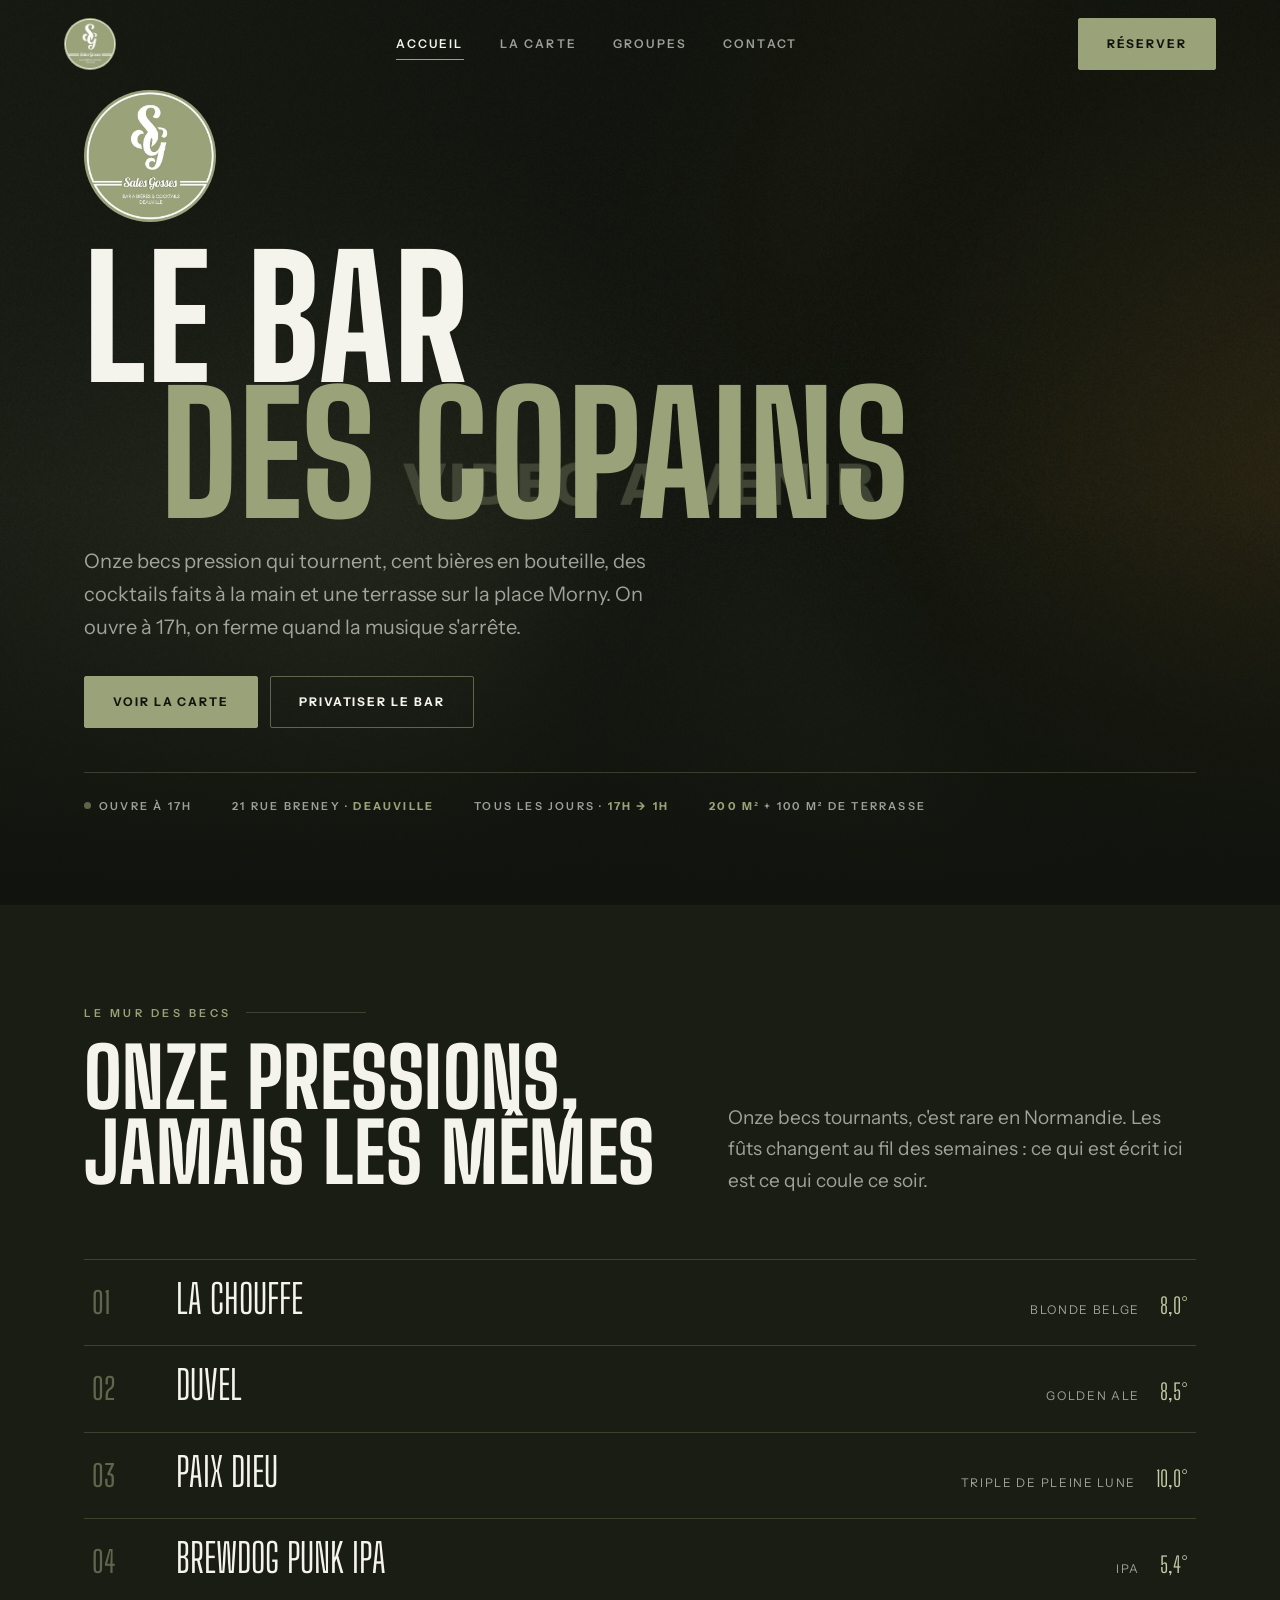
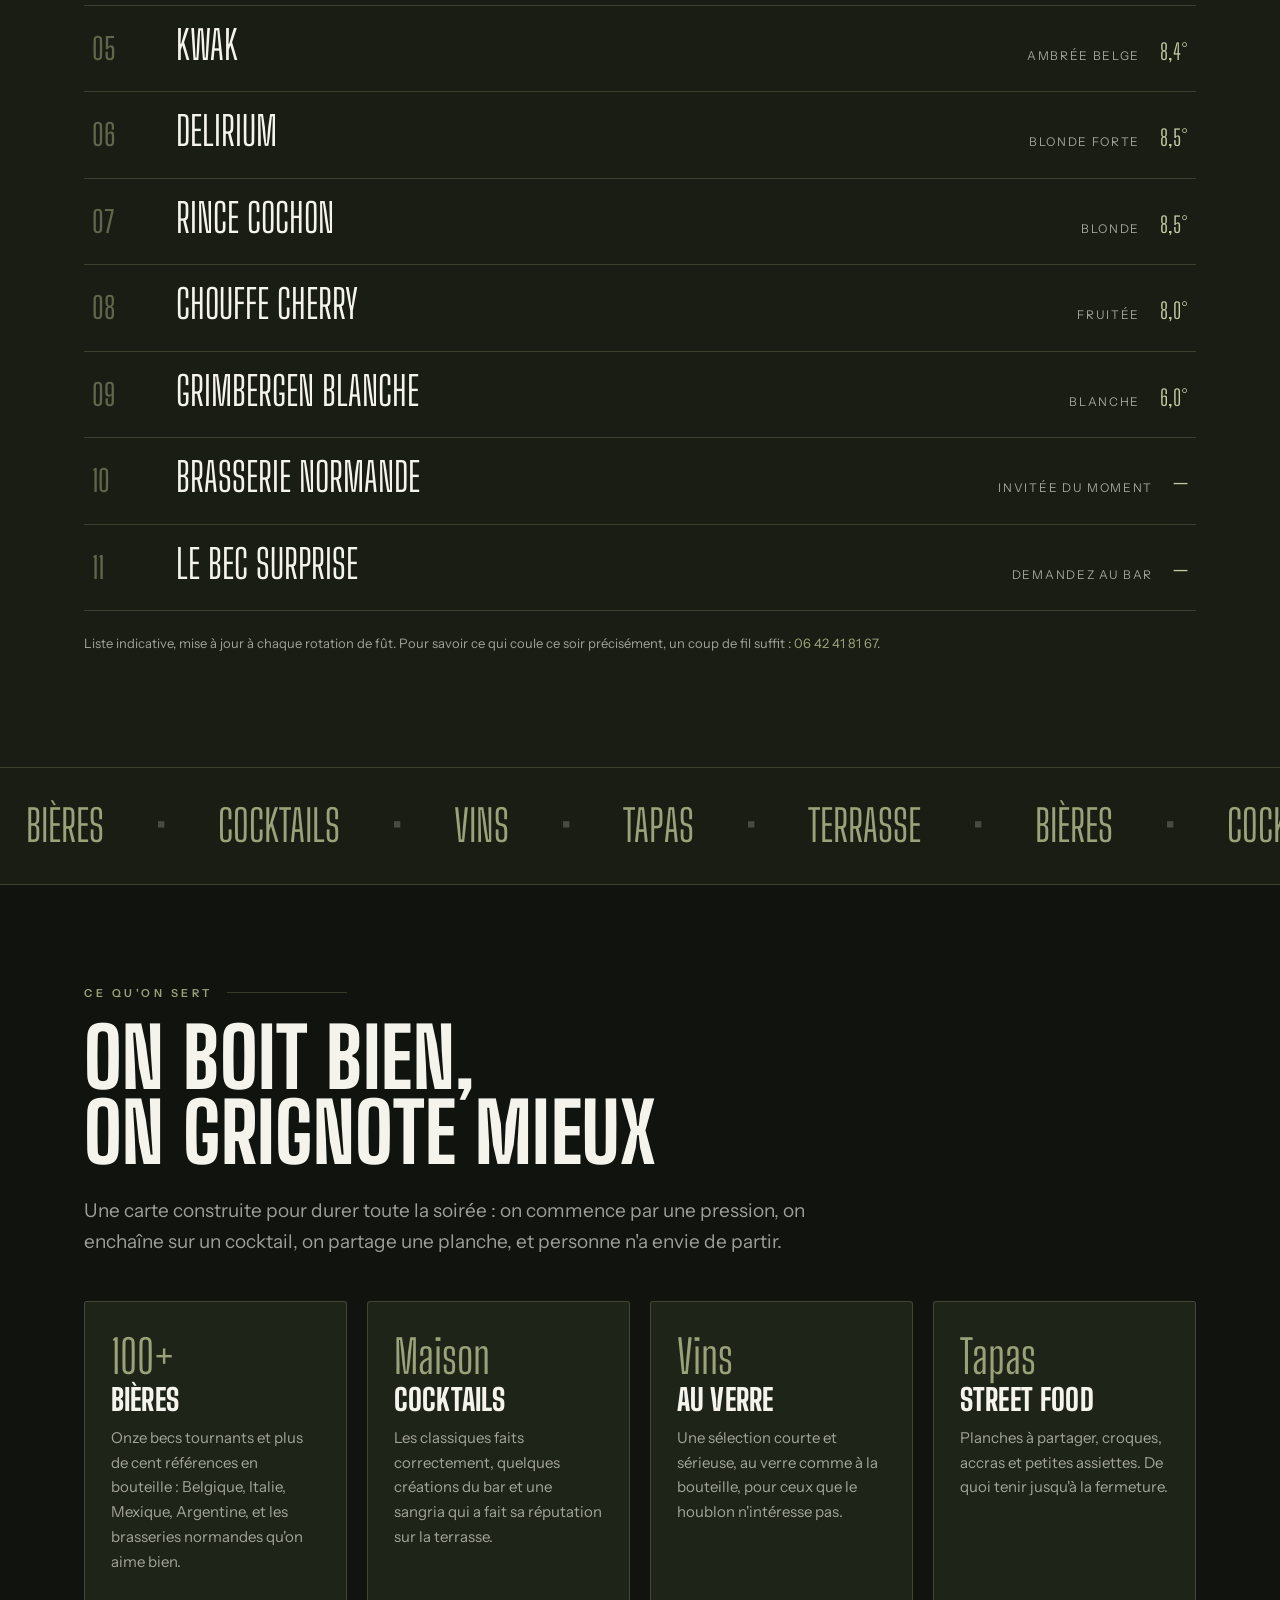
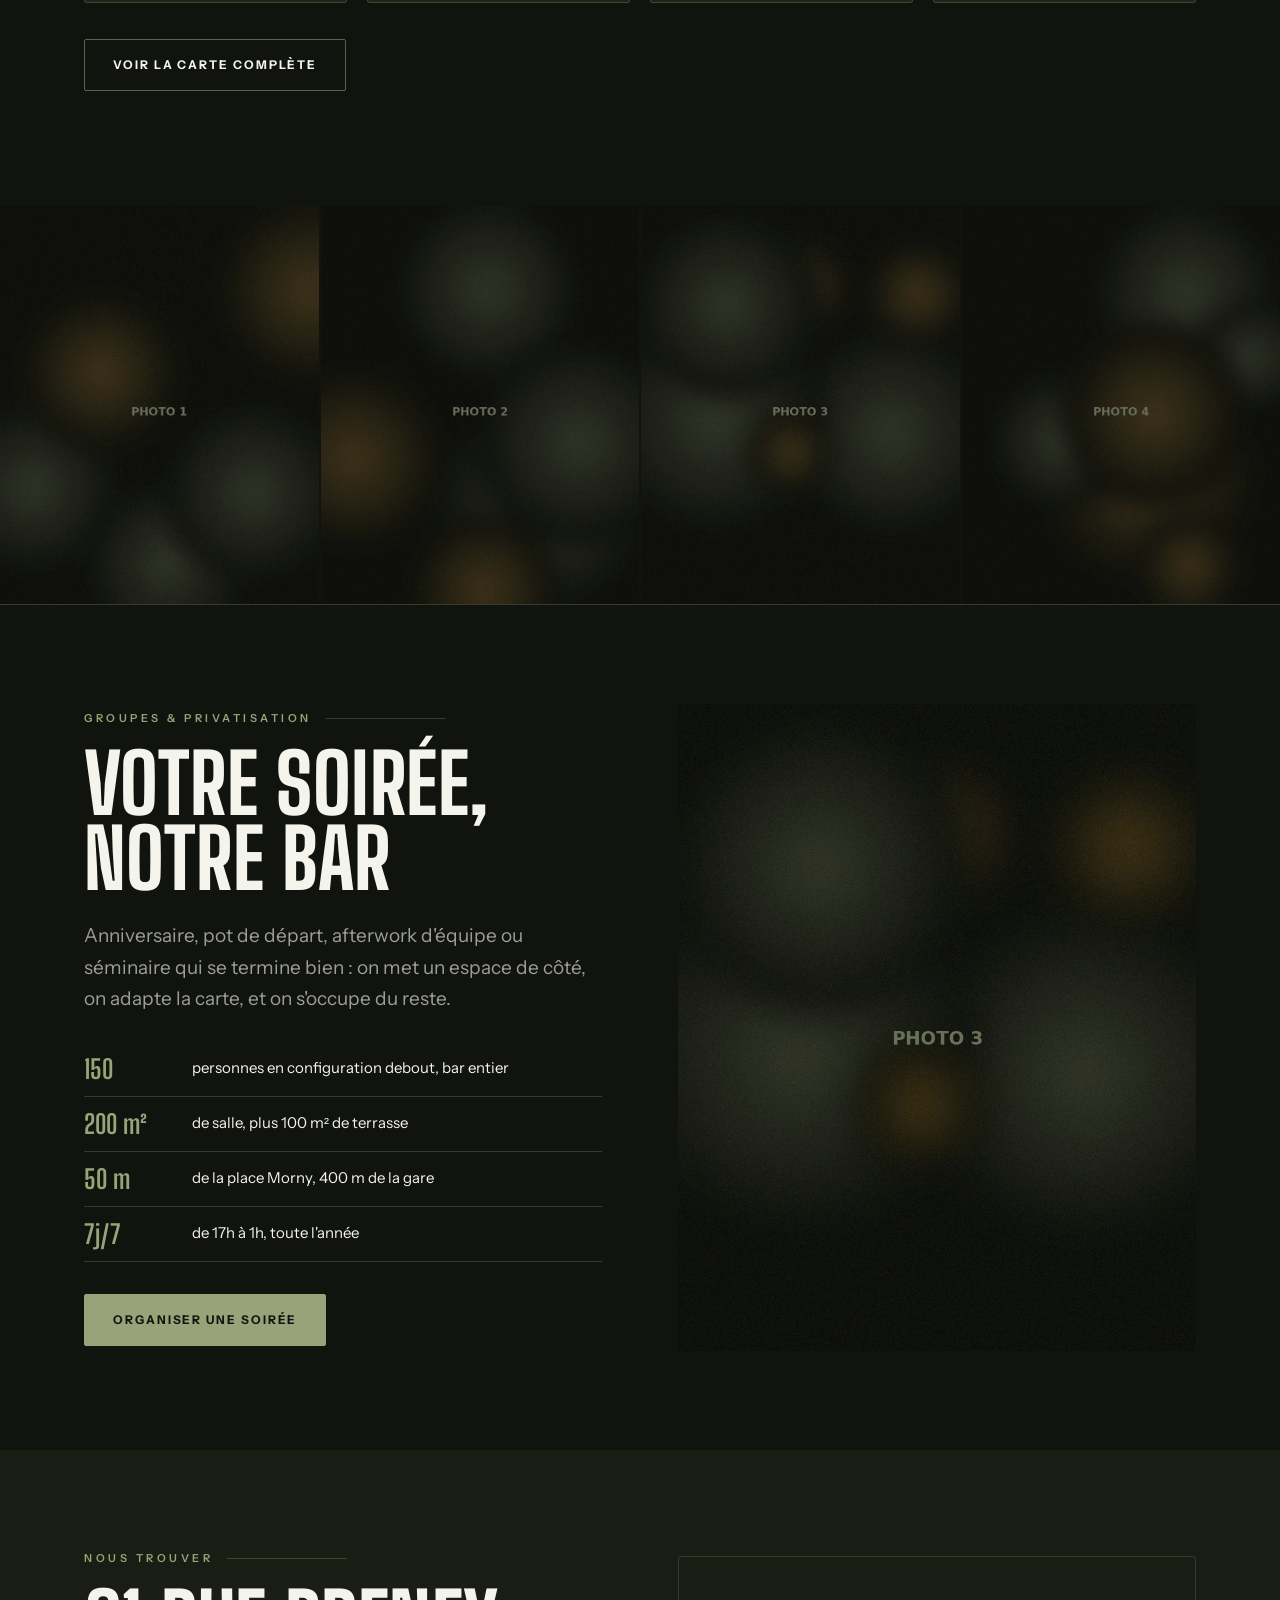
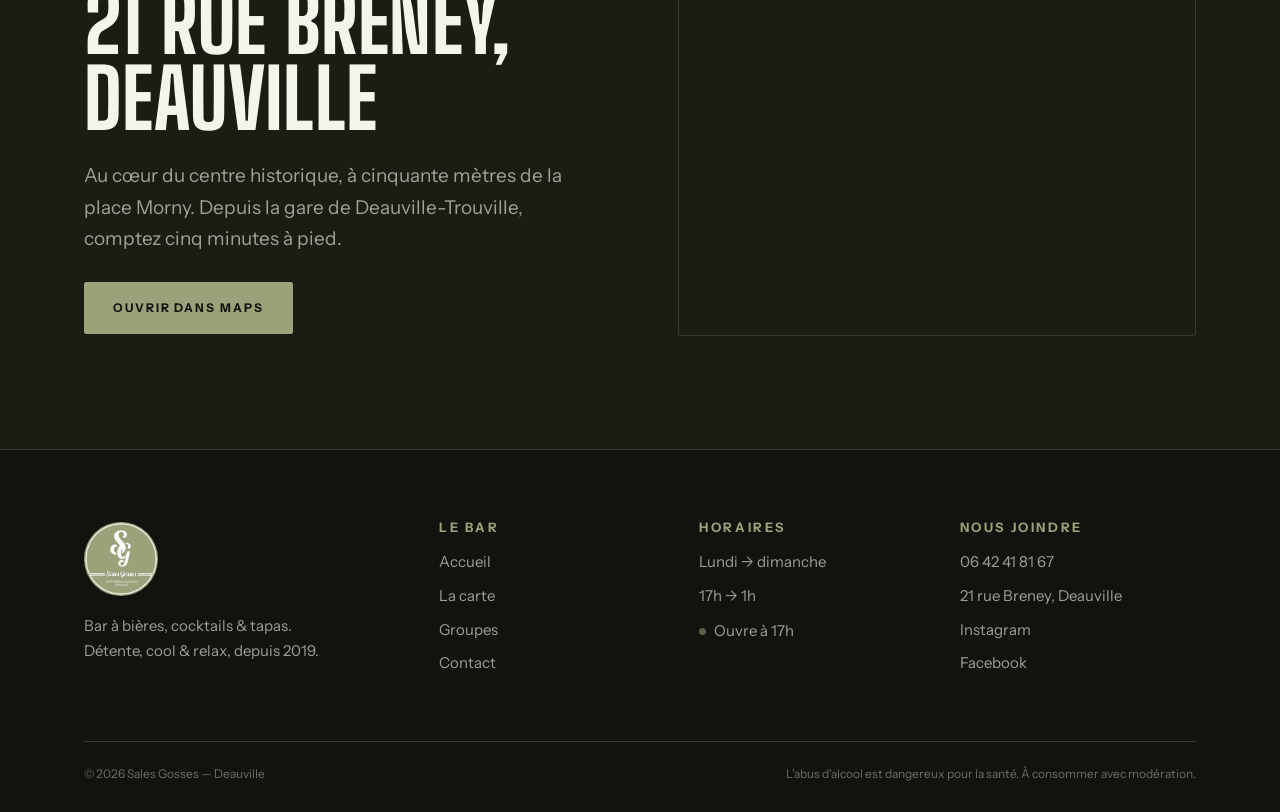
==== index.html @ edcdbe47 "Site Sales Gosses : structure, charte et page d'accueil - 4 pages (accueil, carte, groupes, contact)" ====
<!DOCTYPE html>
<html lang="fr">
<head>
  <meta charset="utf-8">
  <meta name="viewport" content="width=device-width, initial-scale=1">
  <title>Sales Gosses — Bar à bières, cocktails &amp; tapas à Deauville</title>
  <meta name="description" content="Onze becs pression tournants, plus de 100 bières bouteilles, des cocktails et une belle carte des vins. Le bar de copains de Deauville, à deux pas de la place Morny. Ouvert tous les soirs dès 17h.">

  <!-- Partage social -->
  <meta property="og:title" content="Sales Gosses — Deauville">
  <meta property="og:description" content="Bar à bières, cocktails &amp; tapas. 11 becs tournants, terrasse de 100 m², à 50 m de la place Morny.">
  <meta property="og:type" content="website">
  <meta property="og:image" content="assets/img/logo.png">
  <meta name="theme-color" content="#11140E">

  <link rel="icon" href="assets/img/logo.png">

  <!-- Typographies : Big Shoulders Display pour l'enseigne, Instrument Sans pour le texte -->
  <link rel="preconnect" href="https://fonts.googleapis.com">
  <link rel="preconnect" href="https://fonts.gstatic.com" crossorigin>
  <link href="https://fonts.googleapis.com/css2?family=Big+Shoulders+Display:wght@400;500;700;800&family=Instrument+Sans:wght@400;500;600;700&display=swap" rel="stylesheet">

  <link rel="stylesheet" href="assets/css/style.css">
</head>
<body>

  <a class="saut-contenu" href="#contenu">Aller au contenu</a>

  <!-- ====================================================================
       En-tête
       ==================================================================== -->
  <header class="entete">
    <a class="entete__logo" href="index.html" aria-label="Sales Gosses, retour à l'accueil">
      <img src="assets/img/logo.png" alt="Logo Sales Gosses" width="52" height="52">
    </a>

    <nav class="nav" id="nav" aria-label="Navigation principale">
      <a href="index.html" aria-current="page">Accueil</a>
      <a href="carte.html">La carte</a>
      <a href="groupes.html">Groupes</a>
      <a href="contact.html">Contact</a>
    </nav>

    <div class="entete__action">
      <a class="bouton" href="tel:+33642418167">Réserver</a>
    </div>

    <button class="burger" type="button" aria-label="Ouvrir le menu" aria-expanded="false" aria-controls="nav">
      <span></span><span></span><span></span>
    </button>
  </header>

  <main id="contenu">

    <!-- ==================================================================
         Hero — vidéo plein cadre
         Déposer le fichier dans assets/video/hero.mp4
         ================================================================== -->
    <section class="hero">
      <video class="hero__video"
             autoplay muted loop playsinline
             preload="metadata"
             poster="assets/img/hero-poster.jpg"
             aria-hidden="true"
             tabindex="-1">
        <source src="assets/video/hero.mp4" type="video/mp4">
        <source src="assets/video/hero.webm" type="video/webm">
      </video>

      <div class="hero__voile"></div>

      <div class="hero__contenu contenant">
        <img class="hero__marque" src="assets/img/logo.png" alt="Sales Gosses, bar à bières et cocktails à Deauville" width="132" height="132">

        <h1>
          <span class="ligne">Le bar</span>
          <span class="ligne ligne--decalee">des copains</span>
        </h1>

        <p class="hero__chapo">
          Onze becs pression qui tournent, cent bières en bouteille, des cocktails
          faits à la main et une terrasse sur la place Morny. On ouvre à 17h, on
          ferme quand la musique s'arrête.
        </p>

        <div class="hero__actions">
          <a class="bouton" href="carte.html">Voir la carte</a>
          <a class="bouton bouton--fantome" href="groupes.html">Privatiser le bar</a>
        </div>

        <div class="hero__bandeau">
          <span class="pastille" data-pastille data-etat="ferme">Horaires</span>
          <span>21 rue Breney &middot; <strong>Deauville</strong></span>
          <span>Tous les jours &middot; <strong>17h → 1h</strong></span>
          <span><strong>200 m²</strong> + 100 m² de terrasse</span>
        </div>
      </div>
    </section>

    <!-- ==================================================================
         SIGNATURE — Le mur des 11 becs
         La numérotation 01 → 11 correspond aux tireuses réelles du bar.
         Modifier les bières ici à chaque rotation de fût.
         ================================================================== -->
    <section class="becs section" id="becs">
      <div class="contenant">

        <div class="becs__entete apparait">
          <div>
            <p class="surtitre">Le mur des becs</p>
            <h2 class="titre-section">Onze pressions,<br>jamais les mêmes</h2>
          </div>
          <p class="chapo" style="max-width:36ch">
            Onze becs tournants, c'est rare en Normandie. Les fûts changent au fil
            des semaines : ce qui est écrit ici est ce qui coule ce soir.
          </p>
        </div>

        <div class="mur">

          <div class="bec apparait">
            <span class="bec__numero">01</span>
            <span class="bec__nom">La Chouffe</span>
            <span class="bec__style">Blonde belge</span>
            <span class="bec__degre">8,0°</span>
          </div>

          <div class="bec apparait">
            <span class="bec__numero">02</span>
            <span class="bec__nom">Duvel</span>
            <span class="bec__style">Golden ale</span>
            <span class="bec__degre">8,5°</span>
          </div>

          <div class="bec apparait">
            <span class="bec__numero">03</span>
            <span class="bec__nom">Paix Dieu</span>
            <span class="bec__style">Triple de pleine lune</span>
            <span class="bec__degre">10,0°</span>
          </div>

          <div class="bec apparait">
            <span class="bec__numero">04</span>
            <span class="bec__nom">Brewdog Punk IPA</span>
            <span class="bec__style">IPA</span>
            <span class="bec__degre">5,4°</span>
          </div>

          <div class="bec apparait">
            <span class="bec__numero">05</span>
            <span class="bec__nom">Kwak</span>
            <span class="bec__style">Ambrée belge</span>
            <span class="bec__degre">8,4°</span>
          </div>

          <div class="bec apparait">
            <span class="bec__numero">06</span>
            <span class="bec__nom">Delirium</span>
            <span class="bec__style">Blonde forte</span>
            <span class="bec__degre">8,5°</span>
          </div>

          <div class="bec apparait">
            <span class="bec__numero">07</span>
            <span class="bec__nom">Rince Cochon</span>
            <span class="bec__style">Blonde</span>
            <span class="bec__degre">8,5°</span>
          </div>

          <div class="bec apparait">
            <span class="bec__numero">08</span>
            <span class="bec__nom">Chouffe Cherry</span>
            <span class="bec__style">Fruitée</span>
            <span class="bec__degre">8,0°</span>
          </div>

          <div class="bec apparait">
            <span class="bec__numero">09</span>
            <span class="bec__nom">Grimbergen Blanche</span>
            <span class="bec__style">Blanche</span>
            <span class="bec__degre">6,0°</span>
          </div>

          <div class="bec apparait">
            <span class="bec__numero">10</span>
            <span class="bec__nom">Brasserie normande</span>
            <span class="bec__style">Invitée du moment</span>
            <span class="bec__degre">—</span>
          </div>

          <div class="bec apparait">
            <span class="bec__numero">11</span>
            <span class="bec__nom">Le bec surprise</span>
            <span class="bec__style">Demandez au bar</span>
            <span class="bec__degre">—</span>
          </div>

        </div>

        <p class="becs__note apparait">
          Liste indicative, mise à jour à chaque rotation de fût. Pour savoir ce qui
          coule ce soir précisément, un coup de fil suffit :
          <a href="tel:+33642418167" class="accent">06 42 41 81 67</a>.
        </p>

      </div>
    </section>

    <!-- ==================================================================
         Bandeau défilant
         ================================================================== -->
    <div class="ticker" aria-hidden="true">
      <div class="ticker__piste">
        <span>Bières</span><span>&bull;</span><span>Cocktails</span><span>&bull;</span><span>Vins</span><span>&bull;</span><span>Tapas</span><span>&bull;</span><span>Terrasse</span><span>&bull;</span>
        <span>Bières</span><span>&bull;</span><span>Cocktails</span><span>&bull;</span><span>Vins</span><span>&bull;</span><span>Tapas</span><span>&bull;</span><span>Terrasse</span><span>&bull;</span>
      </div>
    </div>

    <!-- ==================================================================
         Aperçu de la carte
         ================================================================== -->
    <section class="section">
      <div class="contenant">

        <div class="apparait">
          <p class="surtitre">Ce qu'on sert</p>
          <h2 class="titre-section">On boit bien,<br>on grignote mieux</h2>
          <p class="chapo">
            Une carte construite pour durer toute la soirée : on commence par une
            pression, on enchaîne sur un cocktail, on partage une planche, et
            personne n'a envie de partir.
          </p>
        </div>

        <div class="grille-cartes">

          <article class="carte apparait">
            <span class="carte__compte">100+</span>
            <h3>Bières</h3>
            <p>
              Onze becs tournants et plus de cent références en bouteille :
              Belgique, Italie, Mexique, Argentine, et les brasseries normandes
              qu'on aime bien.
            </p>
          </article>

          <article class="carte apparait">
            <span class="carte__compte">Maison</span>
            <h3>Cocktails</h3>
            <p>
              Les classiques faits correctement, quelques créations du bar et une
              sangria qui a fait sa réputation sur la terrasse.
            </p>
          </article>

          <article class="carte apparait">
            <span class="carte__compte">Vins</span>
            <h3>Au verre</h3>
            <p>
              Une sélection courte et sérieuse, au verre comme à la bouteille, pour
              ceux que le houblon n'intéresse pas.
            </p>
          </article>

          <article class="carte apparait">
            <span class="carte__compte">Tapas</span>
            <h3>Street food</h3>
            <p>
              Planches à partager, croques, accras et petites assiettes.
              De quoi tenir jusqu'à la fermeture.
            </p>
          </article>

        </div>

        <p style="margin-top:36px" class="apparait">
          <a class="bouton bouton--fantome" href="carte.html">Voir la carte complète</a>
        </p>

      </div>
    </section>

    <!-- ==================================================================
         Bande photo — remplacer par les vraies photos du bar
         ================================================================== -->
    <section class="bande-photo" aria-label="L'ambiance du bar">
      <figure><img src="assets/img/placeholder-1.jpg" alt="La terrasse des Sales Gosses place Morny" loading="lazy" width="900" height="1100"></figure>
      <figure><img src="assets/img/placeholder-2.jpg" alt="Le comptoir et ses onze becs pression" loading="lazy" width="900" height="1100"></figure>
      <figure><img src="assets/img/placeholder-3.jpg" alt="Une soirée au bar" loading="lazy" width="900" height="1100"></figure>
      <figure><img src="assets/img/placeholder-4.jpg" alt="Planche de tapas à partager" loading="lazy" width="900" height="1100"></figure>
    </section>

    <!-- ==================================================================
         Groupes
         ================================================================== -->
    <section class="section section--filet">
      <div class="contenant duo">

        <div class="apparait">
          <p class="surtitre">Groupes &amp; privatisation</p>
          <h2 class="titre-section">Votre soirée,<br>notre bar</h2>
          <p class="chapo">
            Anniversaire, pot de départ, afterwork d'équipe ou séminaire qui se
            termine bien : on met un espace de côté, on adapte la carte, et on
            s'occupe du reste.
          </p>

          <ul class="liste-atouts">
            <li><strong>150</strong> personnes en configuration debout, bar entier</li>
            <li><strong>200 m²</strong> de salle, plus 100 m² de terrasse</li>
            <li><strong>50 m</strong> de la place Morny, 400 m de la gare</li>
            <li><strong>7j/7</strong> de 17h à 1h, toute l'année</li>
          </ul>

          <a class="bouton" href="groupes.html">Organiser une soirée</a>
        </div>

        <div class="cadre-photo apparait">
          <img src="assets/img/placeholder-3.jpg" alt="Le bar privatisé pour une soirée de groupe" loading="lazy" width="900" height="1100">
        </div>

      </div>
    </section>

    <!-- ==================================================================
         Infos pratiques
         ================================================================== -->
    <section class="section" style="background:var(--nuit-haut)">
      <div class="contenant duo">

        <div class="apparait">
          <p class="surtitre">Nous trouver</p>
          <h2 class="titre-section">21 rue Breney,<br>Deauville</h2>
          <p class="chapo">
            Au cœur du centre historique, à cinquante mètres de la place Morny.
            Depuis la gare de Deauville-Trouville, comptez cinq minutes à pied.
          </p>
          <p style="margin-top:28px">
            <a class="bouton" href="https://maps.google.com/?q=Sales+Gosses,+21+Rue+Breney,+14800+Deauville" target="_blank" rel="noopener">Ouvrir dans Maps</a>
          </p>
        </div>

        <div class="apparait">
          <iframe
            title="Carte : Sales Gosses, 21 rue Breney, Deauville"
            src="https://www.google.com/maps?q=21+Rue+Breney,+14800+Deauville&output=embed"
            width="100%" height="380" style="border:1px solid var(--filet);border-radius:3px;filter:grayscale(0.4) contrast(1.05) brightness(0.85)"
            loading="lazy" referrerpolicy="no-referrer-when-downgrade"></iframe>
        </div>

      </div>
    </section>

  </main>

  <!-- ====================================================================
       Pied de page
       ==================================================================== -->
  <footer class="pied">
    <div class="contenant">

      <div class="pied__grille">

        <div>
          <img class="pied__logo" src="assets/img/logo.png" alt="Sales Gosses" width="74" height="74">
          <p style="font-size:15px;color:var(--craie-doux);max-width:32ch">
            Bar à bières, cocktails &amp; tapas.<br>
            Détente, cool &amp; relax, depuis 2019.
          </p>
        </div>

        <div>
          <h4>Le bar</h4>
          <ul>
            <li><a href="index.html">Accueil</a></li>
            <li><a href="carte.html">La carte</a></li>
            <li><a href="groupes.html">Groupes</a></li>
            <li><a href="contact.html">Contact</a></li>
          </ul>
        </div>

        <div>
          <h4>Horaires</h4>
          <ul>
            <li>Lundi → dimanche</li>
            <li>17h → 1h</li>
            <li><span class="pastille" data-pastille data-etat="ferme">Horaires</span></li>
          </ul>
        </div>

        <div>
          <h4>Nous joindre</h4>
          <ul>
            <li><a href="tel:+33642418167">06 42 41 81 67</a></li>
            <li><a href="https://maps.google.com/?q=21+Rue+Breney,+14800+Deauville" target="_blank" rel="noopener">21 rue Breney, Deauville</a></li>
            <li><a href="https://www.instagram.com/salesgossesdeauville/" target="_blank" rel="noopener">Instagram</a></li>
            <li><a href="https://www.facebook.com/salesgossesdeauville/" target="_blank" rel="noopener">Facebook</a></li>
          </ul>
        </div>

      </div>

      <div class="pied__bas">
        <span>© <span id="annee">2026</span> Sales Gosses — Deauville</span>
        <span>L'abus d'alcool est dangereux pour la santé. À consommer avec modération.</span>
      </div>

    </div>
  </footer>

  <!-- Données structurées : aide au référencement local -->
  <script type="application/ld+json">
  {
    "@context": "https://schema.org",
    "@type": "BarOrPub",
    "name": "Sales Gosses",
    "description": "Bar à bières, cocktails et tapas à Deauville. 11 becs pression tournants, plus de 100 bières bouteilles, terrasse de 100 m².",
    "address": {
      "@type": "PostalAddress",
      "streetAddress": "21 rue Breney",
      "addressLocality": "Deauville",
      "postalCode": "14800",
      "addressCountry": "FR"
    },
    "geo": { "@type": "GeoCoordinates", "latitude": 49.3600893, "longitude": 0.0784297 },
    "telephone": "+33642418167",
    "servesCuisine": ["Tapas", "Street food"],
    "priceRange": "€€",
    "openingHours": "Mo-Su 17:00-01:00",
    "sameAs": [
      "https://www.instagram.com/salesgossesdeauville/",
      "https://www.facebook.com/salesgossesdeauville/"
    ]
  }
  </script>

  <script src="assets/js/main.js"></script>
  <script>document.getElementById('annee').textContent = new Date().getFullYear();</script>

</body>
</html>
---- assets/css/style.css ----
/* ==========================================================================
   SALES GOSSES — Deauville
   Feuille de style principale
   Charte dérivée du logo : vert sauge #9AA279 sur blanc.
   ========================================================================== */

/* --------------------------------------------------------------------------
   1. Jetons de design (design tokens)
   -------------------------------------------------------------------------- */
:root {
  /* Couleurs — le noir est un noir olive, dérivé du vert du logo, jamais du #000 */
  --nuit:        #11140E;
  --nuit-haut:   #191D14;
  --nuit-carte:  #1F2418;
  --sauge:       #9AA279;  /* couleur exacte du logo */
  --sauge-clair: #C3CBA4;
  --craie:       #F4F3EC;
  --craie-doux:  rgba(244, 243, 236, 0.62);
  --ambre:       #D99B34;  /* accent unique : la pression. À utiliser avec parcimonie. */

  /* Traits */
  --filet:       rgba(154, 162, 121, 0.28);
  --filet-fort:  rgba(154, 162, 121, 0.55);

  /* Typographie */
  --enseigne: "Big Shoulders Display", "Haettenschweiler", "Arial Narrow", sans-serif;
  --texte:    "Instrument Sans", -apple-system, BlinkMacSystemFont, "Helvetica Neue", Arial, sans-serif;

  /* Rythme */
  --gouttiere:  clamp(20px, 5vw, 64px);
  --section-y:  clamp(72px, 11vh, 140px);
  --max:        1240px;

  /* Mouvement */
  --transition: 0.35s cubic-bezier(0.22, 1, 0.36, 1);
}

/* --------------------------------------------------------------------------
   2. Réinitialisation et base
   -------------------------------------------------------------------------- */
*,
*::before,
*::after { box-sizing: border-box; }

html {
  scroll-behavior: smooth;
  -webkit-text-size-adjust: 100%;
}

body {
  margin: 0;
  background: var(--nuit);
  color: var(--craie);
  font-family: var(--texte);
  font-size: 16px;
  line-height: 1.65;
  -webkit-font-smoothing: antialiased;
  -moz-osx-font-smoothing: grayscale;
  overflow-x: hidden;
}

img,
video { display: block; max-width: 100%; }

a { color: inherit; text-decoration: none; }

h1, h2, h3, h4 {
  font-family: var(--enseigne);
  font-weight: 800;
  line-height: 0.92;
  letter-spacing: 0.005em;
  text-transform: uppercase;
  margin: 0;
}

p { margin: 0 0 1em; }

/* Accessibilité : la mise au point clavier doit toujours être visible */
:focus-visible {
  outline: 2px solid var(--ambre);
  outline-offset: 3px;
  border-radius: 2px;
}

.saut-contenu {
  position: absolute;
  left: -9999px;
  top: 0;
  background: var(--sauge);
  color: var(--nuit);
  padding: 12px 20px;
  z-index: 999;
  font-weight: 600;
}
.saut-contenu:focus { left: 12px; top: 12px; }

/* --------------------------------------------------------------------------
   3. Utilitaires de mise en page
   -------------------------------------------------------------------------- */
.contenant {
  width: 100%;
  max-width: var(--max);
  margin-inline: auto;
  padding-inline: var(--gouttiere);
}

.section { padding-block: var(--section-y); }

.section--filet { border-top: 1px solid var(--filet); }

/* Sur-titre : reprend le lettrage espacé du bas du logo */
.surtitre {
  font-family: var(--texte);
  font-size: 11px;
  font-weight: 600;
  letter-spacing: 0.32em;
  text-transform: uppercase;
  color: var(--sauge);
  margin: 0 0 18px;
  display: flex;
  align-items: center;
  gap: 14px;
}
.surtitre::after {
  content: "";
  flex: 1;
  height: 1px;
  background: var(--filet);
  max-width: 120px;
}

.titre-section {
  font-size: clamp(38px, 7vw, 82px);
  max-width: 16ch;
  margin-bottom: 24px;
}

.chapo {
  font-size: clamp(16px, 1.6vw, 19px);
  color: var(--craie-doux);
  max-width: 56ch;
}

.accent { color: var(--sauge); }

/* --------------------------------------------------------------------------
   4. Boutons
   -------------------------------------------------------------------------- */
.bouton {
  --fond: var(--sauge);
  --encre: var(--nuit);
  display: inline-flex;
  align-items: center;
  gap: 10px;
  padding: 15px 28px;
  background: var(--fond);
  color: var(--encre);
  font-family: var(--texte);
  font-size: 12px;
  font-weight: 700;
  letter-spacing: 0.16em;
  text-transform: uppercase;
  border: 1px solid var(--fond);
  border-radius: 2px;
  cursor: pointer;
  transition: transform var(--transition), background var(--transition), color var(--transition);
}
.bouton:hover { transform: translateY(-2px); }

.bouton--fantome {
  --fond: transparent;
  --encre: var(--craie);
  border-color: var(--filet-fort);
}
.bouton--fantome:hover {
  background: var(--craie);
  color: var(--nuit);
  border-color: var(--craie);
}

/* --------------------------------------------------------------------------
   5. En-tête et navigation
   -------------------------------------------------------------------------- */
.entete {
  position: fixed;
  inset: 0 0 auto 0;
  z-index: 100;
  display: flex;
  align-items: center;
  justify-content: space-between;
  gap: 24px;
  padding: 18px var(--gouttiere);
  transition: background var(--transition), padding var(--transition), border-color var(--transition);
  border-bottom: 1px solid transparent;
}
.entete.est-collee {
  background: rgba(17, 20, 14, 0.92);
  backdrop-filter: blur(14px);
  -webkit-backdrop-filter: blur(14px);
  border-bottom-color: var(--filet);
  padding-block: 12px;
}

.entete__logo {
  display: flex;
  align-items: center;
  gap: 12px;
  flex-shrink: 0;
}
.entete__logo img {
  width: 52px;
  height: 52px;
  border-radius: 50%;
  transition: width var(--transition), height var(--transition);
}
.entete.est-collee .entete__logo img { width: 42px; height: 42px; }

.nav { display: flex; align-items: center; gap: 4px; }

.nav a {
  position: relative;
  padding: 10px 16px;
  font-size: 12px;
  font-weight: 600;
  letter-spacing: 0.18em;
  text-transform: uppercase;
  color: var(--craie-doux);
  transition: color var(--transition);
}
.nav a::after {
  content: "";
  position: absolute;
  left: 16px;
  right: 16px;
  bottom: 4px;
  height: 1px;
  background: var(--sauge);
  transform: scaleX(0);
  transform-origin: left;
  transition: transform var(--transition);
}
.nav a:hover,
.nav a[aria-current="page"] { color: var(--craie); }
.nav a:hover::after,
.nav a[aria-current="page"]::after { transform: scaleX(1); }

.entete__action { flex-shrink: 0; }

/* Bouton menu — masqué au-dessus de 900px */
.burger {
  display: none;
  width: 46px;
  height: 46px;
  padding: 0;
  background: none;
  border: 1px solid var(--filet-fort);
  border-radius: 2px;
  cursor: pointer;
}
.burger span {
  display: block;
  width: 20px;
  height: 1.5px;
  margin: 4px auto;
  background: var(--craie);
  transition: transform var(--transition), opacity var(--transition);
}
.burger[aria-expanded="true"] span:nth-child(1) { transform: translateY(5.5px) rotate(45deg); }
.burger[aria-expanded="true"] span:nth-child(2) { opacity: 0; }
.burger[aria-expanded="true"] span:nth-child(3) { transform: translateY(-5.5px) rotate(-45deg); }

/* --------------------------------------------------------------------------
   6. Hero — vidéo plein cadre
   -------------------------------------------------------------------------- */
.hero {
  position: relative;
  min-height: 100svh;
  display: flex;
  align-items: flex-end;
  overflow: hidden;
}

.hero__video {
  position: absolute;
  inset: 0;
  width: 100%;
  height: 100%;
  object-fit: cover;
  z-index: 0;
}

/* Double voile : un dégradé vertical pour la lisibilité, un voile sauge pour teinter la vidéo */
.hero__voile {
  position: absolute;
  inset: 0;
  z-index: 1;
  background:
    linear-gradient(to top, var(--nuit) 2%, rgba(17, 20, 14, 0.55) 45%, rgba(17, 20, 14, 0.72) 100%),
    linear-gradient(to right, rgba(154, 162, 121, 0.14), transparent 60%);
}

.hero__contenu {
  position: relative;
  z-index: 2;
  width: 100%;
  padding-block: clamp(48px, 10vh, 110px);
}

.hero__marque {
  width: clamp(96px, 12vw, 132px);
  height: auto;
  border-radius: 50%;
  margin-bottom: 28px;
}

.hero h1 {
  font-size: clamp(56px, 13vw, 168px);
  line-height: 0.82;
  margin-bottom: 22px;
}
.hero h1 .ligne { display: block; }
.hero h1 .ligne--decalee { padding-left: clamp(0px, 6vw, 96px); color: var(--sauge); }

.hero__chapo {
  font-size: clamp(16px, 1.8vw, 20px);
  max-width: 44ch;
  color: var(--craie-doux);
  margin-bottom: 32px;
}

.hero__actions { display: flex; flex-wrap: wrap; gap: 12px; margin-bottom: 44px; }

/* Bandeau d'infos en bas de hero */
.hero__bandeau {
  display: flex;
  flex-wrap: wrap;
  gap: 12px 40px;
  padding-top: 24px;
  border-top: 1px solid var(--filet);
  font-size: 11px;
  font-weight: 600;
  letter-spacing: 0.2em;
  text-transform: uppercase;
  color: var(--craie-doux);
}
.hero__bandeau strong { color: var(--sauge); font-weight: 700; }

/* Pastille "ouvert / fermé", calculée en JS */
.pastille {
  display: inline-flex;
  align-items: center;
  gap: 8px;
}
.pastille::before {
  content: "";
  width: 7px;
  height: 7px;
  border-radius: 50%;
  background: var(--ambre);
  box-shadow: 0 0 0 0 rgba(217, 155, 52, 0.55);
  animation: pulsation 2.4s infinite;
}
.pastille[data-etat="ferme"]::before {
  background: var(--filet-fort);
  animation: none;
  box-shadow: none;
}
@keyframes pulsation {
  0%   { box-shadow: 0 0 0 0 rgba(217, 155, 52, 0.5); }
  70%  { box-shadow: 0 0 0 9px rgba(217, 155, 52, 0); }
  100% { box-shadow: 0 0 0 0 rgba(217, 155, 52, 0); }
}

/* --------------------------------------------------------------------------
   7. SIGNATURE — Le mur des 11 becs
   La numérotation 01→11 n'est pas décorative : c'est ainsi qu'un bar
   désigne ses tireuses. Chaque bec est une ligne du mur.
   -------------------------------------------------------------------------- */
.becs { background: var(--nuit-haut); }

.becs__entete {
  display: flex;
  flex-wrap: wrap;
  align-items: flex-end;
  justify-content: space-between;
  gap: 24px;
  margin-bottom: 44px;
}

.mur { border-top: 1px solid var(--filet); }

.bec {
  display: grid;
  grid-template-columns: 64px 1fr auto auto;
  align-items: baseline;
  gap: 20px;
  padding: 18px 8px;
  border-bottom: 1px solid var(--filet);
  transition: background var(--transition), padding-left var(--transition);
}
.bec:hover {
  background: rgba(154, 162, 121, 0.07);
  padding-left: 20px;
}

.bec__numero {
  font-family: var(--enseigne);
  font-size: 30px;
  font-weight: 500;
  color: var(--sauge);
  opacity: 0.55;
  transition: opacity var(--transition), color var(--transition);
}
.bec:hover .bec__numero { opacity: 1; color: var(--ambre); }

.bec__nom {
  font-family: var(--enseigne);
  font-size: clamp(24px, 3.4vw, 40px);
  text-transform: uppercase;
  line-height: 1;
}

.bec__style {
  font-size: 12px;
  letter-spacing: 0.14em;
  text-transform: uppercase;
  color: var(--craie-doux);
  white-space: nowrap;
}

.bec__degre {
  font-family: var(--enseigne);
  font-size: 22px;
  color: var(--sauge-clair);
  white-space: nowrap;
}

.becs__note {
  margin-top: 22px;
  font-size: 13px;
  color: var(--craie-doux);
}

/* --------------------------------------------------------------------------
   8. Grille de cartes (aperçu de la carte)
   -------------------------------------------------------------------------- */
.grille-cartes {
  display: grid;
  grid-template-columns: repeat(auto-fit, minmax(260px, 1fr));
  gap: 20px;
  margin-top: 44px;
}

.carte {
  position: relative;
  padding: 32px 26px 28px;
  background: var(--nuit-carte);
  border: 1px solid var(--filet);
  border-radius: 3px;
  overflow: hidden;
  transition: transform var(--transition), border-color var(--transition);
}
.carte::before {
  content: "";
  position: absolute;
  inset: 0 0 auto 0;
  height: 2px;
  background: var(--sauge);
  transform: scaleX(0);
  transform-origin: left;
  transition: transform var(--transition);
}
.carte:hover { transform: translateY(-3px); border-color: var(--filet-fort); }
.carte:hover::before { transform: scaleX(1); }

.carte h3 {
  font-size: 30px;
  margin-bottom: 12px;
}
.carte p {
  font-size: 15px;
  color: var(--craie-doux);
  margin-bottom: 0;
}
.carte__compte {
  display: block;
  font-family: var(--enseigne);
  font-size: 46px;
  color: var(--sauge);
  line-height: 1;
  margin-bottom: 6px;
}

/* --------------------------------------------------------------------------
   9. Bande photo
   -------------------------------------------------------------------------- */
.bande-photo {
  display: grid;
  grid-template-columns: repeat(4, 1fr);
  gap: 2px;
}
.bande-photo figure {
  position: relative;
  margin: 0;
  aspect-ratio: 4 / 5;
  overflow: hidden;
}
.bande-photo img {
  width: 100%;
  height: 100%;
  object-fit: cover;
  filter: saturate(0.85) brightness(0.86);
  transition: transform 0.7s cubic-bezier(0.22, 1, 0.36, 1), filter var(--transition);
}
.bande-photo figure:hover img {
  transform: scale(1.05);
  filter: saturate(1) brightness(1);
}

/* --------------------------------------------------------------------------
   10. Bloc groupes
   -------------------------------------------------------------------------- */
.duo {
  display: grid;
  grid-template-columns: 1fr 1fr;
  gap: clamp(32px, 6vw, 80px);
  align-items: center;
}

.liste-atouts { list-style: none; margin: 28px 0 32px; padding: 0; }
.liste-atouts li {
  display: flex;
  gap: 16px;
  padding: 14px 0;
  border-bottom: 1px solid var(--filet);
  font-size: 15px;
}
.liste-atouts li strong {
  font-family: var(--enseigne);
  font-size: 26px;
  color: var(--sauge);
  min-width: 92px;
  line-height: 1;
}

.cadre-photo {
  position: relative;
  aspect-ratio: 4 / 5;
  overflow: hidden;
  border-radius: 3px;
}
.cadre-photo img { width: 100%; height: 100%; object-fit: cover; filter: brightness(0.88); }

/* --------------------------------------------------------------------------
   11. Bandeau défilant (ticker)
   -------------------------------------------------------------------------- */
.ticker {
  overflow: hidden;
  padding-block: 22px;
  border-block: 1px solid var(--filet);
  background: var(--nuit-haut);
  user-select: none;
}
.ticker__piste {
  display: flex;
  width: max-content;
  animation: defile 42s linear infinite;
}
.ticker__piste span {
  font-family: var(--enseigne);
  font-size: clamp(26px, 3.4vw, 44px);
  text-transform: uppercase;
  color: var(--sauge);
  padding-inline: 26px;
  white-space: nowrap;
}
.ticker__piste span:nth-child(even) { color: rgba(244, 243, 236, 0.22); }
@keyframes defile {
  from { transform: translateX(0); }
  to   { transform: translateX(-50%); }
}

/* --------------------------------------------------------------------------
   12. Pied de page
   -------------------------------------------------------------------------- */
.pied {
  padding-block: clamp(56px, 8vh, 90px) 28px;
  border-top: 1px solid var(--filet);
}
.pied__grille {
  display: grid;
  grid-template-columns: 1.4fr 1fr 1fr 1fr;
  gap: 40px 24px;
  margin-bottom: 56px;
}
.pied__logo { width: 74px; height: 74px; border-radius: 50%; margin-bottom: 18px; }
.pied h4 {
  font-size: 13px;
  font-family: var(--texte);
  font-weight: 700;
  letter-spacing: 0.2em;
  color: var(--sauge);
  margin-bottom: 16px;
}
.pied ul { list-style: none; margin: 0; padding: 0; }
.pied li { margin-bottom: 9px; font-size: 15px; color: var(--craie-doux); }
.pied a:hover { color: var(--craie); }
.pied__bas {
  display: flex;
  flex-wrap: wrap;
  justify-content: space-between;
  gap: 12px;
  padding-top: 22px;
  border-top: 1px solid var(--filet);
  font-size: 12px;
  color: rgba(244, 243, 236, 0.4);
}

/* --------------------------------------------------------------------------
   13. Bannière de page (pages secondaires)
   -------------------------------------------------------------------------- */
.banniere {
  position: relative;
  padding-block: clamp(140px, 22vh, 220px) clamp(48px, 7vh, 80px);
  border-bottom: 1px solid var(--filet);
  background:
    radial-gradient(120% 140% at 15% 0%, rgba(154, 162, 121, 0.16), transparent 55%),
    var(--nuit-haut);
}
.banniere h1 { font-size: clamp(46px, 10vw, 112px); }
.banniere .chapo { margin-top: 18px; }

/* --------------------------------------------------------------------------
   14. Apparition au défilement
   -------------------------------------------------------------------------- */
.apparait {
  opacity: 0;
  transform: translateY(22px);
  transition: opacity 0.7s ease, transform 0.7s cubic-bezier(0.22, 1, 0.36, 1);
}
.apparait.est-visible { opacity: 1; transform: none; }

/* --------------------------------------------------------------------------
   15. Adaptatif
   -------------------------------------------------------------------------- */
@media (max-width: 900px) {
  .burger { display: block; }

  .nav {
    position: fixed;
    inset: 0;
    flex-direction: column;
    justify-content: center;
    gap: 8px;
    background: var(--nuit);
    transform: translateX(100%);
    transition: transform var(--transition);
    z-index: 90;
  }
  .nav.est-ouvert { transform: none; }
  .nav a { font-size: 22px; letter-spacing: 0.1em; padding: 14px 24px; }
  .nav a::after { display: none; }

  .entete__action { display: none; }
  .burger { position: relative; z-index: 95; }

  .duo { grid-template-columns: 1fr; }
  .pied__grille { grid-template-columns: 1fr 1fr; }
  .bande-photo { grid-template-columns: repeat(2, 1fr); }
}

@media (max-width: 620px) {
  .bec {
    grid-template-columns: 44px 1fr;
    row-gap: 4px;
    padding-block: 16px;
  }
  .bec__numero { font-size: 22px; }
  .bec__style { grid-column: 2; }
  .bec__degre { grid-column: 2; font-size: 18px; }
  .hero__bandeau { gap: 10px 24px; font-size: 10px; }
  .pied__grille { grid-template-columns: 1fr; }
}

/* --------------------------------------------------------------------------
   16. Mouvement réduit
   -------------------------------------------------------------------------- */
@media (prefers-reduced-motion: reduce) {
  *,
  *::before,
  *::after {
    animation-duration: 0.01ms !important;
    animation-iteration-count: 1 !important;
    transition-duration: 0.01ms !important;
    scroll-behavior: auto !important;
  }
  .apparait { opacity: 1; transform: none; }
  .ticker__piste { animation: none; }
}
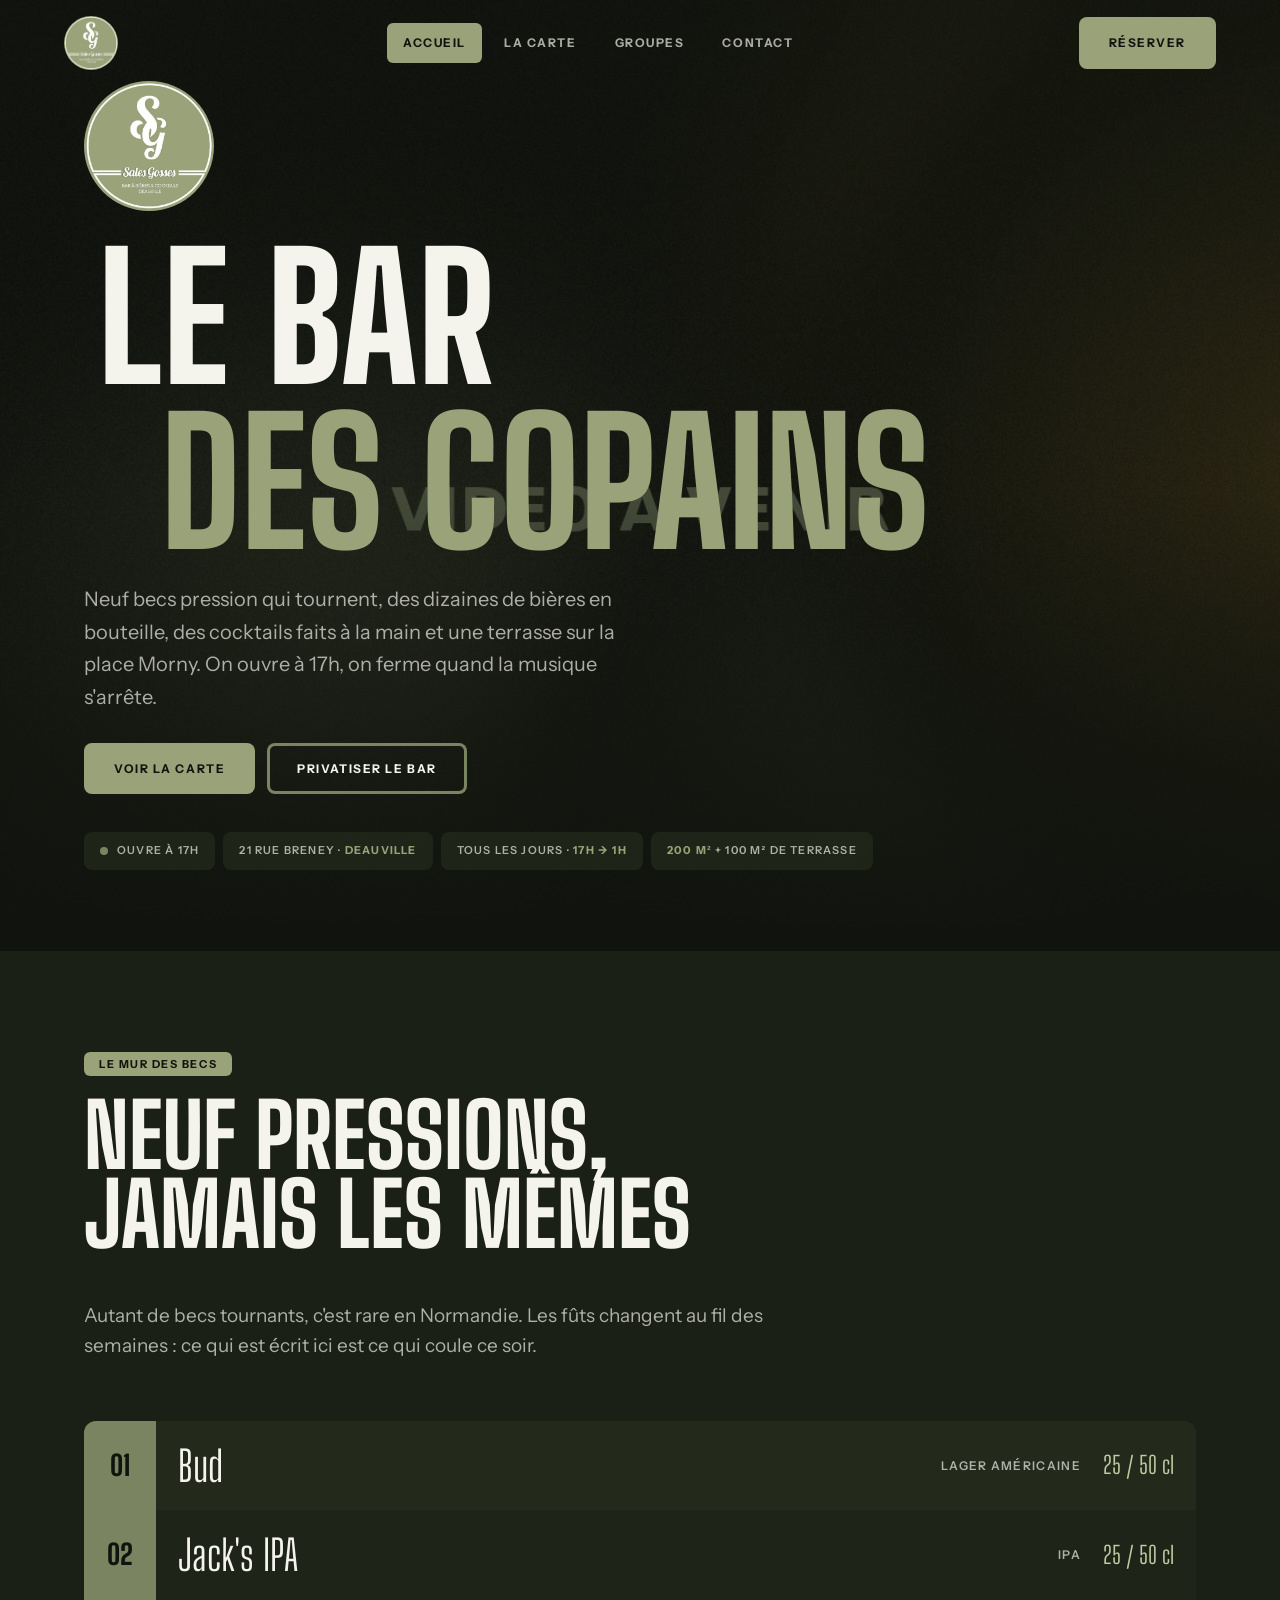
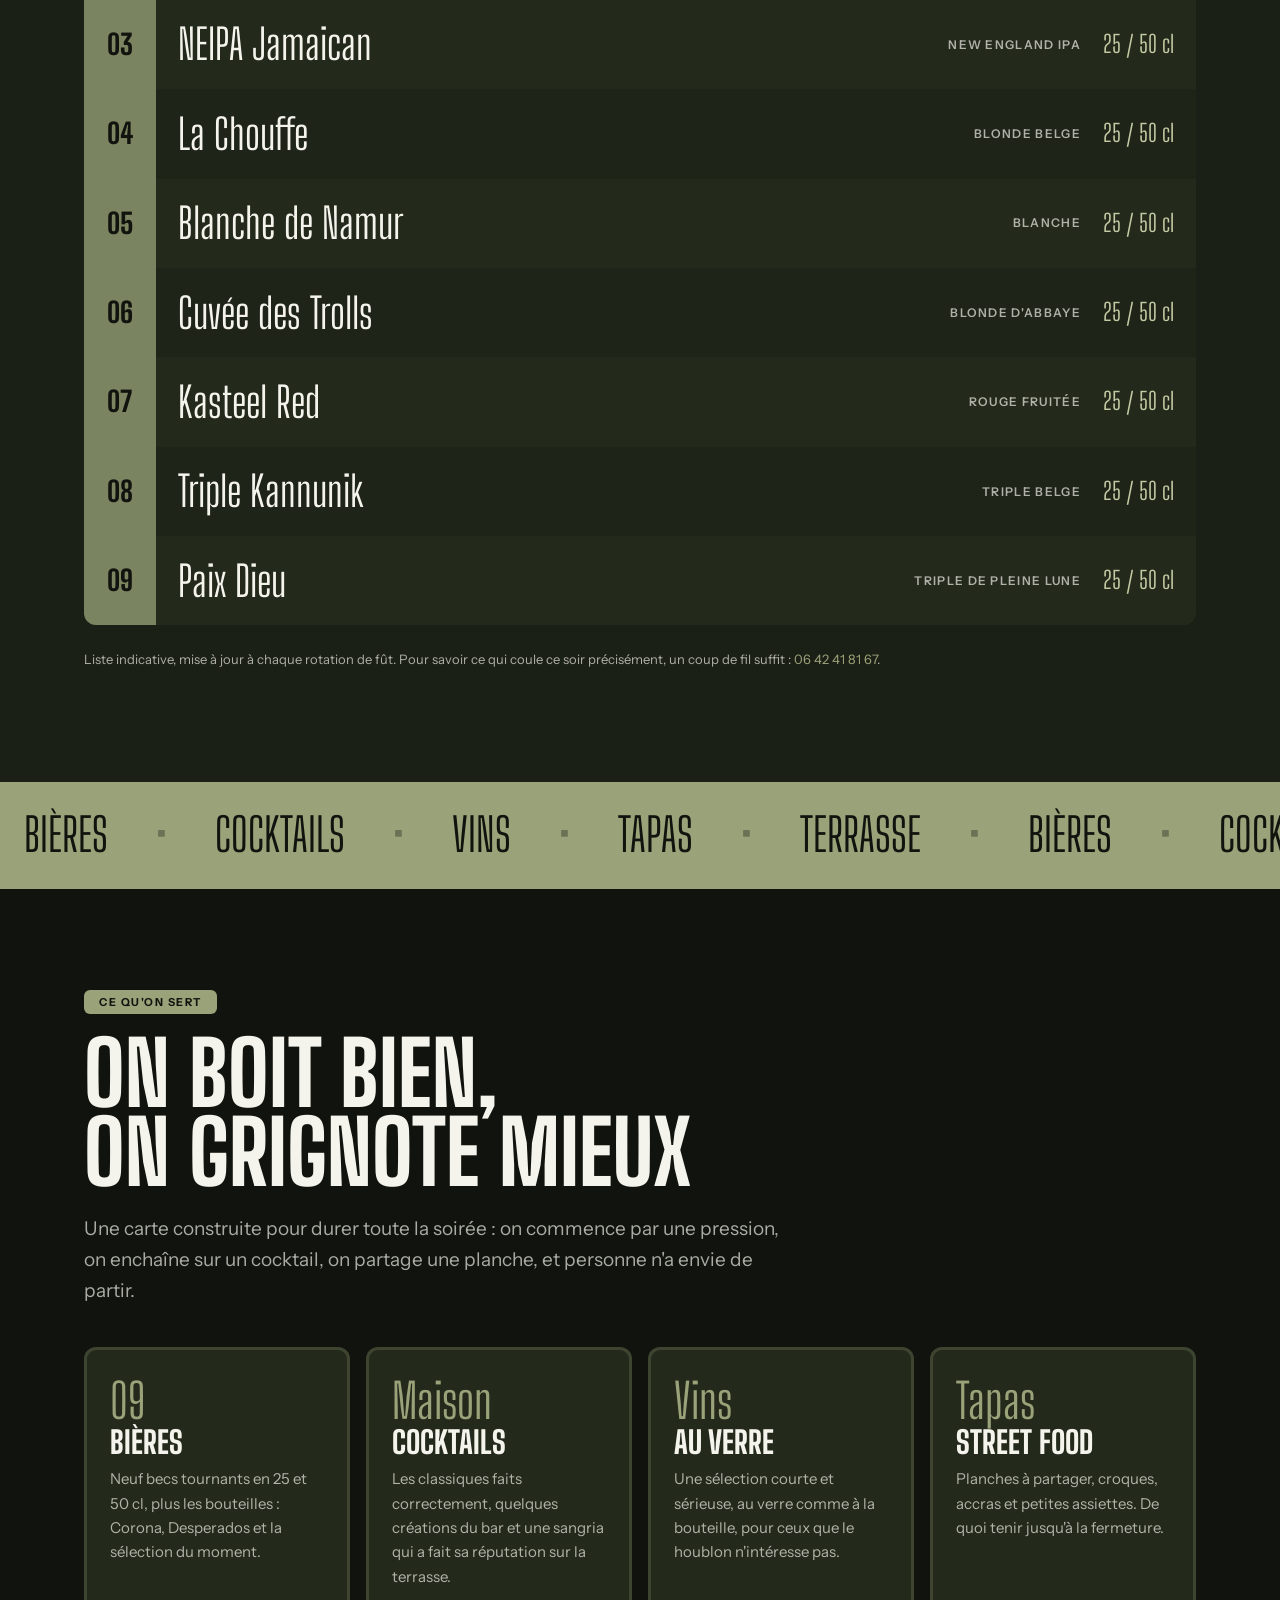
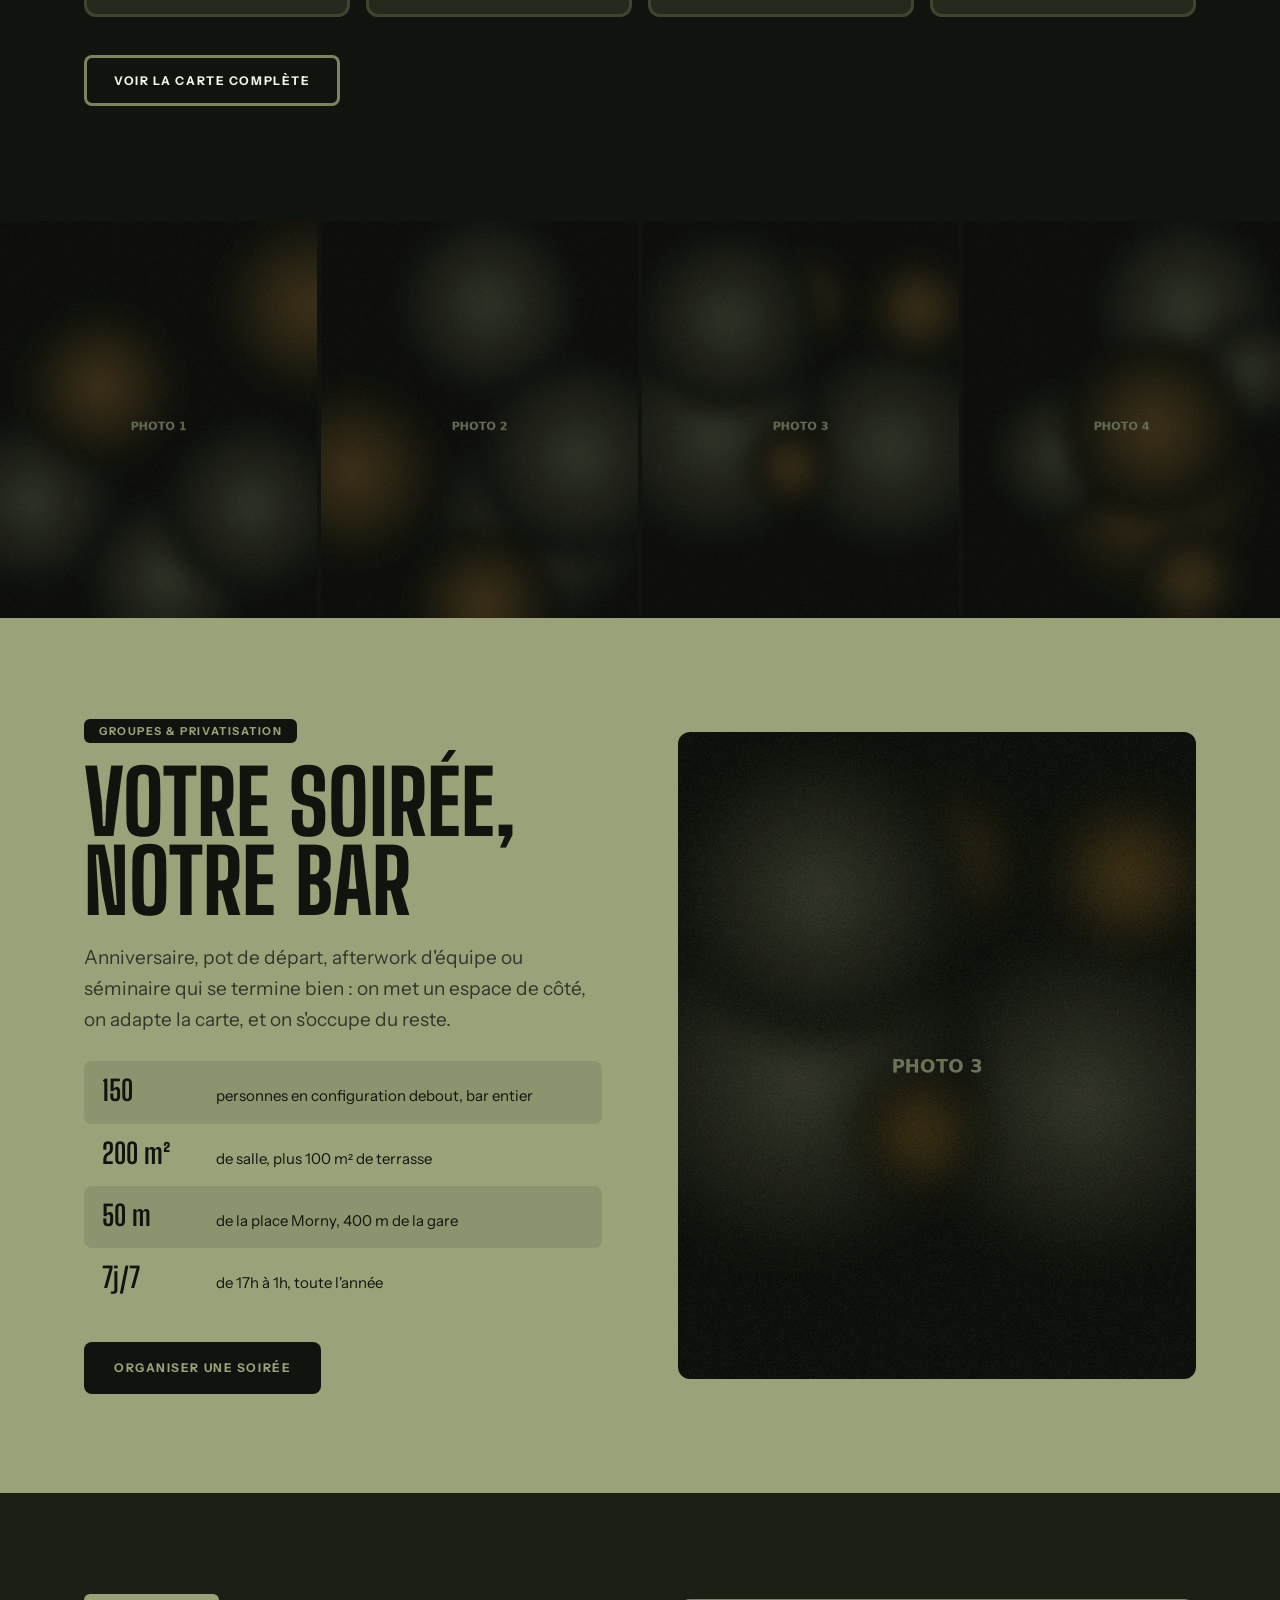
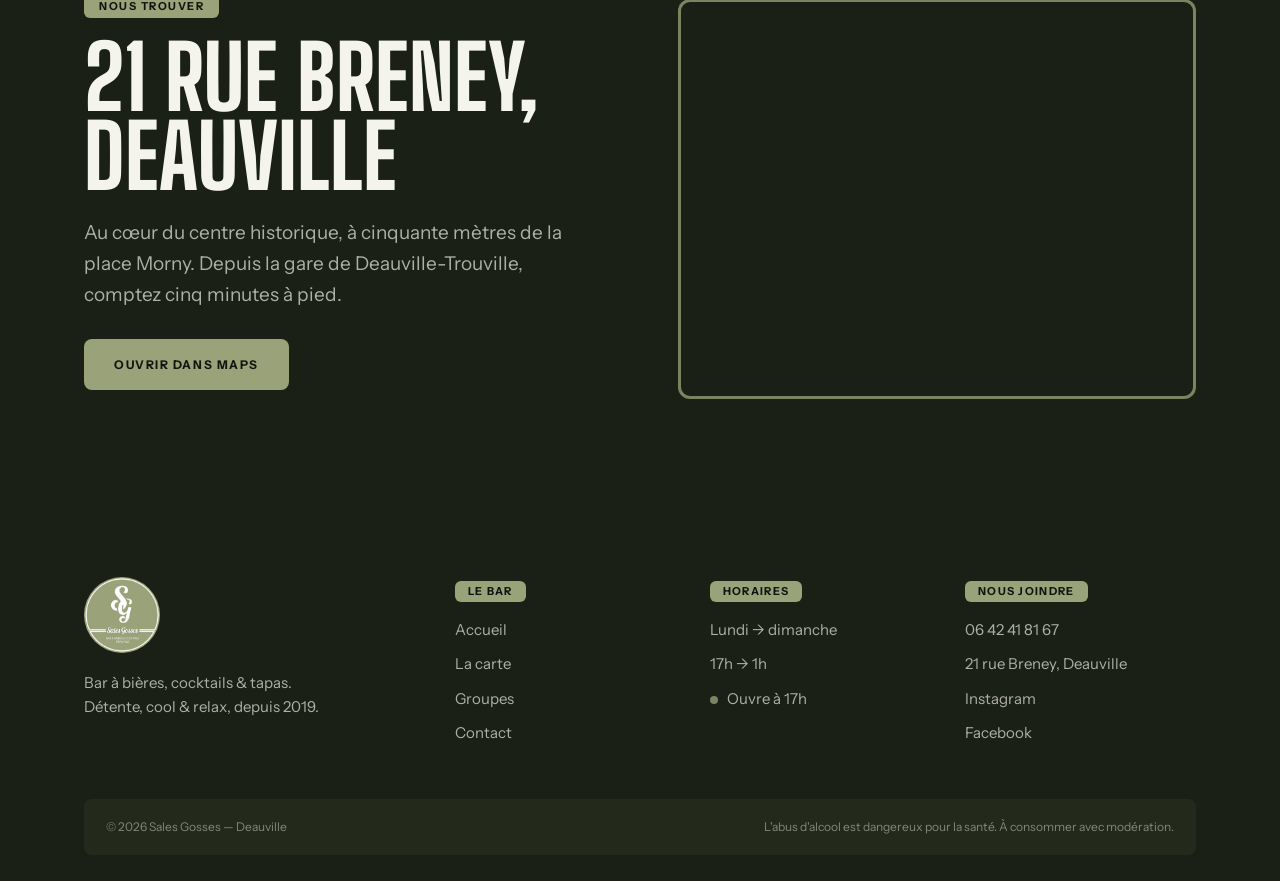
==== commit 132ab8e4: "Refonte visuelle plaque emaillee et carte complete (129 entrees)" ====
--- a/index.html
+++ b/index.html
@@ -4,11 +4,11 @@
   <meta charset="utf-8">
   <meta name="viewport" content="width=device-width, initial-scale=1">
   <title>Sales Gosses — Bar à bières, cocktails &amp; tapas à Deauville</title>
-  <meta name="description" content="Onze becs pression tournants, plus de 100 bières bouteilles, des cocktails et une belle carte des vins. Le bar de copains de Deauville, à deux pas de la place Morny. Ouvert tous les soirs dès 17h.">
+  <meta name="description" content="Neuf becs pression tournants, plus de 25 cocktails, whiskies, rhums, gins et planches à partager. Le bar de copains de Deauville, à deux pas de la place Morny. Ouvert tous les soirs dès 17h.">
 
   <!-- Partage social -->
   <meta property="og:title" content="Sales Gosses — Deauville">
-  <meta property="og:description" content="Bar à bières, cocktails &amp; tapas. 11 becs tournants, terrasse de 100 m², à 50 m de la place Morny.">
+  <meta property="og:description" content="Bar à bières, cocktails &amp; tapas. 9 becs tournants, terrasse de 100 m², à 50 m de la place Morny.">
   <meta property="og:type" content="website">
   <meta property="og:image" content="assets/img/logo.png">
   <meta name="theme-color" content="#11140E">
@@ -78,14 +78,14 @@
         </h1>
 
         <p class="hero__chapo">
-          Onze becs pression qui tournent, cent bières en bouteille, des cocktails
+          Neuf becs pression qui tournent, des dizaines de bières en bouteille, des cocktails
           faits à la main et une terrasse sur la place Morny. On ouvre à 17h, on
           ferme quand la musique s'arrête.
         </p>
 
         <div class="hero__actions">
           <a class="bouton" href="carte.html">Voir la carte</a>
-          <a class="bouton bouton--fantome" href="groupes.html">Privatiser le bar</a>
+          <a class="bouton bouton--creux" href="groupes.html">Privatiser le bar</a>
         </div>
 
         <div class="hero__bandeau">
@@ -98,8 +98,8 @@
     </section>
 
     <!-- ==================================================================
-         SIGNATURE — Le mur des 11 becs
-         La numérotation 01 → 11 correspond aux tireuses réelles du bar.
+         SIGNATURE — Le mur des becs
+         La numérotation correspond aux tireuses réelles du comptoir.
          Modifier les bières ici à chaque rotation de fût.
          ================================================================== -->
     <section class="becs section" id="becs">
@@ -107,11 +107,11 @@
 
         <div class="becs__entete apparait">
           <div>
-            <p class="surtitre">Le mur des becs</p>
-            <h2 class="titre-section">Onze pressions,<br>jamais les mêmes</h2>
-          </div>
-          <p class="chapo" style="max-width:36ch">
-            Onze becs tournants, c'est rare en Normandie. Les fûts changent au fil
+            <p class="etiquette">Le mur des becs</p>
+            <h2 class="titre-section">Neuf pressions,<br>jamais les mêmes</h2>
+          </div>
+          <p class="chapo">
+            Autant de becs tournants, c'est rare en Normandie. Les fûts changent au fil
             des semaines : ce qui est écrit ici est ce qui coule ce soir.
           </p>
         </div>
@@ -120,79 +120,65 @@
 
           <div class="bec apparait">
             <span class="bec__numero">01</span>
+            <span class="bec__nom">Bud</span>
+            <span class="bec__style">Lager américaine</span>
+            <span class="bec__degre">25 / 50 cl</span>
+          </div>
+
+          <div class="bec apparait">
+            <span class="bec__numero">02</span>
+            <span class="bec__nom">Jack's IPA</span>
+            <span class="bec__style">IPA</span>
+            <span class="bec__degre">25 / 50 cl</span>
+          </div>
+
+          <div class="bec apparait">
+            <span class="bec__numero">03</span>
+            <span class="bec__nom">NEIPA Jamaican</span>
+            <span class="bec__style">New England IPA</span>
+            <span class="bec__degre">25 / 50 cl</span>
+          </div>
+
+          <div class="bec apparait">
+            <span class="bec__numero">04</span>
             <span class="bec__nom">La Chouffe</span>
             <span class="bec__style">Blonde belge</span>
-            <span class="bec__degre">8,0°</span>
-          </div>
-
-          <div class="bec apparait">
-            <span class="bec__numero">02</span>
-            <span class="bec__nom">Duvel</span>
-            <span class="bec__style">Golden ale</span>
-            <span class="bec__degre">8,5°</span>
-          </div>
-
-          <div class="bec apparait">
-            <span class="bec__numero">03</span>
+            <span class="bec__degre">25 / 50 cl</span>
+          </div>
+
+          <div class="bec apparait">
+            <span class="bec__numero">05</span>
+            <span class="bec__nom">Blanche de Namur</span>
+            <span class="bec__style">Blanche</span>
+            <span class="bec__degre">25 / 50 cl</span>
+          </div>
+
+          <div class="bec apparait">
+            <span class="bec__numero">06</span>
+            <span class="bec__nom">Cuvée des Trolls</span>
+            <span class="bec__style">Blonde d'abbaye</span>
+            <span class="bec__degre">25 / 50 cl</span>
+          </div>
+
+          <div class="bec apparait">
+            <span class="bec__numero">07</span>
+            <span class="bec__nom">Kasteel Red</span>
+            <span class="bec__style">Rouge fruitée</span>
+            <span class="bec__degre">25 / 50 cl</span>
+          </div>
+
+          <div class="bec apparait">
+            <span class="bec__numero">08</span>
+            <span class="bec__nom">Triple Kannunik</span>
+            <span class="bec__style">Triple belge</span>
+            <span class="bec__degre">25 / 50 cl</span>
+          </div>
+
+          <div class="bec apparait">
+            <span class="bec__numero">09</span>
             <span class="bec__nom">Paix Dieu</span>
             <span class="bec__style">Triple de pleine lune</span>
-            <span class="bec__degre">10,0°</span>
-          </div>
-
-          <div class="bec apparait">
-            <span class="bec__numero">04</span>
-            <span class="bec__nom">Brewdog Punk IPA</span>
-            <span class="bec__style">IPA</span>
-            <span class="bec__degre">5,4°</span>
-          </div>
-
-          <div class="bec apparait">
-            <span class="bec__numero">05</span>
-            <span class="bec__nom">Kwak</span>
-            <span class="bec__style">Ambrée belge</span>
-            <span class="bec__degre">8,4°</span>
-          </div>
-
-          <div class="bec apparait">
-            <span class="bec__numero">06</span>
-            <span class="bec__nom">Delirium</span>
-            <span class="bec__style">Blonde forte</span>
-            <span class="bec__degre">8,5°</span>
-          </div>
-
-          <div class="bec apparait">
-            <span class="bec__numero">07</span>
-            <span class="bec__nom">Rince Cochon</span>
-            <span class="bec__style">Blonde</span>
-            <span class="bec__degre">8,5°</span>
-          </div>
-
-          <div class="bec apparait">
-            <span class="bec__numero">08</span>
-            <span class="bec__nom">Chouffe Cherry</span>
-            <span class="bec__style">Fruitée</span>
-            <span class="bec__degre">8,0°</span>
-          </div>
-
-          <div class="bec apparait">
-            <span class="bec__numero">09</span>
-            <span class="bec__nom">Grimbergen Blanche</span>
-            <span class="bec__style">Blanche</span>
-            <span class="bec__degre">6,0°</span>
-          </div>
-
-          <div class="bec apparait">
-            <span class="bec__numero">10</span>
-            <span class="bec__nom">Brasserie normande</span>
-            <span class="bec__style">Invitée du moment</span>
-            <span class="bec__degre">—</span>
-          </div>
-
-          <div class="bec apparait">
-            <span class="bec__numero">11</span>
-            <span class="bec__nom">Le bec surprise</span>
-            <span class="bec__style">Demandez au bar</span>
-            <span class="bec__degre">—</span>
+            <span class="bec__degre">25 / 50 cl</span>
           </div>
 
         </div>
@@ -223,7 +209,7 @@
       <div class="contenant">
 
         <div class="apparait">
-          <p class="surtitre">Ce qu'on sert</p>
+          <p class="etiquette">Ce qu'on sert</p>
           <h2 class="titre-section">On boit bien,<br>on grignote mieux</h2>
           <p class="chapo">
             Une carte construite pour durer toute la soirée : on commence par une
@@ -234,18 +220,17 @@
 
         <div class="grille-cartes">
 
-          <article class="carte apparait">
-            <span class="carte__compte">100+</span>
+          <article class="plaque apparait">
+            <span class="plaque__compte">09</span>
             <h3>Bières</h3>
             <p>
-              Onze becs tournants et plus de cent références en bouteille :
-              Belgique, Italie, Mexique, Argentine, et les brasseries normandes
-              qu'on aime bien.
+              Neuf becs tournants en 25 et 50 cl, plus les bouteilles : Corona,
+              Desperados et la sélection du moment.
             </p>
           </article>
 
-          <article class="carte apparait">
-            <span class="carte__compte">Maison</span>
+          <article class="plaque apparait">
+            <span class="plaque__compte">Maison</span>
             <h3>Cocktails</h3>
             <p>
               Les classiques faits correctement, quelques créations du bar et une
@@ -253,8 +238,8 @@
             </p>
           </article>
 
-          <article class="carte apparait">
-            <span class="carte__compte">Vins</span>
+          <article class="plaque apparait">
+            <span class="plaque__compte">Vins</span>
             <h3>Au verre</h3>
             <p>
               Une sélection courte et sérieuse, au verre comme à la bouteille, pour
@@ -262,8 +247,8 @@
             </p>
           </article>
 
-          <article class="carte apparait">
-            <span class="carte__compte">Tapas</span>
+          <article class="plaque apparait">
+            <span class="plaque__compte">Tapas</span>
             <h3>Street food</h3>
             <p>
               Planches à partager, croques, accras et petites assiettes.
@@ -273,8 +258,8 @@
 
         </div>
 
-        <p style="margin-top:36px" class="apparait">
-          <a class="bouton bouton--fantome" href="carte.html">Voir la carte complète</a>
+        <p style="margin-top:38px" class="apparait">
+          <a class="bouton bouton--creux" href="carte.html">Voir la carte complète</a>
         </p>
 
       </div>
@@ -285,7 +270,7 @@
          ================================================================== -->
     <section class="bande-photo" aria-label="L'ambiance du bar">
       <figure><img src="assets/img/placeholder-1.jpg" alt="La terrasse des Sales Gosses place Morny" loading="lazy" width="900" height="1100"></figure>
-      <figure><img src="assets/img/placeholder-2.jpg" alt="Le comptoir et ses onze becs pression" loading="lazy" width="900" height="1100"></figure>
+      <figure><img src="assets/img/placeholder-2.jpg" alt="Le comptoir et ses becs pression" loading="lazy" width="900" height="1100"></figure>
       <figure><img src="assets/img/placeholder-3.jpg" alt="Une soirée au bar" loading="lazy" width="900" height="1100"></figure>
       <figure><img src="assets/img/placeholder-4.jpg" alt="Planche de tapas à partager" loading="lazy" width="900" height="1100"></figure>
     </section>
@@ -293,11 +278,11 @@
     <!-- ==================================================================
          Groupes
          ================================================================== -->
-    <section class="section section--filet">
+    <section class="section section--sauge">
       <div class="contenant duo">
 
         <div class="apparait">
-          <p class="surtitre">Groupes &amp; privatisation</p>
+          <p class="etiquette">Groupes &amp; privatisation</p>
           <h2 class="titre-section">Votre soirée,<br>notre bar</h2>
           <p class="chapo">
             Anniversaire, pot de départ, afterwork d'équipe ou séminaire qui se
@@ -325,11 +310,11 @@
     <!-- ==================================================================
          Infos pratiques
          ================================================================== -->
-    <section class="section" style="background:var(--nuit-haut)">
+    <section class="section section--sombre">
       <div class="contenant duo">
 
         <div class="apparait">
-          <p class="surtitre">Nous trouver</p>
+          <p class="etiquette">Nous trouver</p>
           <h2 class="titre-section">21 rue Breney,<br>Deauville</h2>
           <p class="chapo">
             Au cœur du centre historique, à cinquante mètres de la place Morny.
@@ -341,11 +326,13 @@
         </div>
 
         <div class="apparait">
-          <iframe
-            title="Carte : Sales Gosses, 21 rue Breney, Deauville"
-            src="https://www.google.com/maps?q=21+Rue+Breney,+14800+Deauville&output=embed"
-            width="100%" height="380" style="border:1px solid var(--filet);border-radius:3px;filter:grayscale(0.4) contrast(1.05) brightness(0.85)"
-            loading="lazy" referrerpolicy="no-referrer-when-downgrade"></iframe>
+          <div class="cadre-plan">
+            <iframe
+              title="Plan : Sales Gosses, 21 rue Breney, Deauville"
+              src="https://www.google.com/maps?q=21+Rue+Breney,+14800+Deauville&output=embed"
+              width="100%" height="400"
+              loading="lazy" referrerpolicy="no-referrer-when-downgrade"></iframe>
+          </div>
         </div>
 
       </div>
@@ -363,7 +350,7 @@
 
         <div>
           <img class="pied__logo" src="assets/img/logo.png" alt="Sales Gosses" width="74" height="74">
-          <p style="font-size:15px;color:var(--craie-doux);max-width:32ch">
+          <p style="font-size:15px;color:var(--craie-doux);max-width:30ch">
             Bar à bières, cocktails &amp; tapas.<br>
             Détente, cool &amp; relax, depuis 2019.
           </p>
@@ -414,7 +401,7 @@
     "@context": "https://schema.org",
     "@type": "BarOrPub",
     "name": "Sales Gosses",
-    "description": "Bar à bières, cocktails et tapas à Deauville. 11 becs pression tournants, plus de 100 bières bouteilles, terrasse de 100 m².",
+    "description": "Bar à bières, cocktails et tapas à Deauville. 9 becs pression tournants, cocktails, whiskies et planches à partager. Terrasse de 100 m².",
     "address": {
       "@type": "PostalAddress",
       "streetAddress": "21 rue Breney",
--- a/assets/css/style.css
+++ b/assets/css/style.css
@@ -1,26 +1,31 @@
 /* ==========================================================================
    SALES GOSSES — Deauville
    Feuille de style principale
-   Charte dérivée du logo : vert sauge #9AA279 sur blanc.
+
+   DIRECTION : la plaque émaillée de bistrot.
+   Le logo est du blanc sur un aplat vert plein : c'est le vocabulaire des
+   plaques émaillées de café. On en reprend les règles :
+   aplats francs, aucun filet fin, keyline épaisse en retrait du bord,
+   séparation des sections par changement de fond et non par un trait.
    ========================================================================== */
 
 /* --------------------------------------------------------------------------
-   1. Jetons de design (design tokens)
+   1. Jetons de design
    -------------------------------------------------------------------------- */
 :root {
-  /* Couleurs — le noir est un noir olive, dérivé du vert du logo, jamais du #000 */
+  /* Le noir est un noir olive, dérivé du vert du logo. Jamais de #000. */
   --nuit:        #11140E;
-  --nuit-haut:   #191D14;
-  --nuit-carte:  #1F2418;
-  --sauge:       #9AA279;  /* couleur exacte du logo */
+  --nuit-haut:   #1B2016;
+  --nuit-bloc:   #232A1C;
+
+  --sauge:       #9AA279;  /* couleur exacte échantillonnée sur le logo */
+  --sauge-fonce: #7B8460;
   --sauge-clair: #C3CBA4;
+
   --craie:       #F4F3EC;
-  --craie-doux:  rgba(244, 243, 236, 0.62);
-  --ambre:       #D99B34;  /* accent unique : la pression. À utiliser avec parcimonie. */
-
-  /* Traits */
-  --filet:       rgba(154, 162, 121, 0.28);
-  --filet-fort:  rgba(154, 162, 121, 0.55);
+  --craie-doux:  rgba(244, 243, 236, 0.68);
+
+  --ambre:       #D99B34;  /* la pression. Rare, jamais décoratif. */
 
   /* Typographie */
   --enseigne: "Big Shoulders Display", "Haettenschweiler", "Arial Narrow", sans-serif;
@@ -28,15 +33,18 @@
 
   /* Rythme */
   --gouttiere:  clamp(20px, 5vw, 64px);
-  --section-y:  clamp(72px, 11vh, 140px);
+  --section-y:  clamp(72px, 11vh, 132px);
   --max:        1240px;
 
-  /* Mouvement */
-  --transition: 0.35s cubic-bezier(0.22, 1, 0.36, 1);
-}
-
-/* --------------------------------------------------------------------------
-   2. Réinitialisation et base
+  /* Épaisseurs : une plaque émaillée n'a pas de trait à 1px. */
+  --keyline:    3px;
+  --rayon:      12px;
+
+  --transition: 0.32s cubic-bezier(0.22, 1, 0.36, 1);
+}
+
+/* --------------------------------------------------------------------------
+   2. Base
    -------------------------------------------------------------------------- */
 *,
 *::before,
@@ -53,7 +61,7 @@
   color: var(--craie);
   font-family: var(--texte);
   font-size: 16px;
-  line-height: 1.65;
+  line-height: 1.62;
   -webkit-font-smoothing: antialiased;
   -moz-osx-font-smoothing: grayscale;
   overflow-x: hidden;
@@ -67,19 +75,17 @@
 h1, h2, h3, h4 {
   font-family: var(--enseigne);
   font-weight: 800;
-  line-height: 0.92;
-  letter-spacing: 0.005em;
+  line-height: 0.9;
   text-transform: uppercase;
   margin: 0;
 }
 
 p { margin: 0 0 1em; }
 
-/* Accessibilité : la mise au point clavier doit toujours être visible */
 :focus-visible {
-  outline: 2px solid var(--ambre);
+  outline: var(--keyline) solid var(--ambre);
   outline-offset: 3px;
-  border-radius: 2px;
+  border-radius: 4px;
 }
 
 .saut-contenu {
@@ -88,14 +94,15 @@
   top: 0;
   background: var(--sauge);
   color: var(--nuit);
-  padding: 12px 20px;
+  padding: 14px 22px;
+  border-radius: 8px;
+  font-weight: 700;
   z-index: 999;
-  font-weight: 600;
 }
 .saut-contenu:focus { left: 12px; top: 12px; }
 
 /* --------------------------------------------------------------------------
-   3. Utilitaires de mise en page
+   3. Mise en page
    -------------------------------------------------------------------------- */
 .contenant {
   width: 100%;
@@ -106,80 +113,95 @@
 
 .section { padding-block: var(--section-y); }
 
-.section--filet { border-top: 1px solid var(--filet); }
-
-/* Sur-titre : reprend le lettrage espacé du bas du logo */
-.surtitre {
+/* Les sections se distinguent par un aplat, pas par un trait. */
+.section--sombre { background: var(--nuit-haut); }
+
+/* Bloc inversé : fond sauge, encre sombre. Reprend directement le logo. */
+.section--sauge {
+  background: var(--sauge);
+  color: var(--nuit);
+}
+.section--sauge .chapo { color: rgba(17, 20, 14, 0.76); }
+
+/* Étiquette de section : une petite plaque, pas un mot suivi d'un trait. */
+.etiquette {
+  display: inline-block;
+  padding: 7px 15px 6px;
+  margin: 0 0 20px;
+  background: var(--sauge);
+  color: var(--nuit);
+  border-radius: 6px;
   font-family: var(--texte);
   font-size: 11px;
-  font-weight: 600;
-  letter-spacing: 0.32em;
-  text-transform: uppercase;
+  font-weight: 700;
+  letter-spacing: 0.14em;
+  text-transform: uppercase;
+  line-height: 1;
+}
+.section--sauge .etiquette {
+  background: var(--nuit);
   color: var(--sauge);
-  margin: 0 0 18px;
-  display: flex;
-  align-items: center;
-  gap: 14px;
-}
-.surtitre::after {
-  content: "";
-  flex: 1;
-  height: 1px;
-  background: var(--filet);
-  max-width: 120px;
 }
 
 .titre-section {
-  font-size: clamp(38px, 7vw, 82px);
-  max-width: 16ch;
-  margin-bottom: 24px;
+  font-size: clamp(40px, 7.4vw, 88px);
+  max-width: 15ch;
+  margin-bottom: 22px;
 }
 
 .chapo {
   font-size: clamp(16px, 1.6vw, 19px);
   color: var(--craie-doux);
-  max-width: 56ch;
+  max-width: 54ch;
 }
 
 .accent { color: var(--sauge); }
 
 /* --------------------------------------------------------------------------
-   4. Boutons
+   4. Boutons — des blocs pleins, sans contour fin
    -------------------------------------------------------------------------- */
 .bouton {
-  --fond: var(--sauge);
-  --encre: var(--nuit);
   display: inline-flex;
   align-items: center;
   gap: 10px;
-  padding: 15px 28px;
-  background: var(--fond);
-  color: var(--encre);
+  padding: 16px 30px;
+  background: var(--sauge);
+  color: var(--nuit);
   font-family: var(--texte);
   font-size: 12px;
   font-weight: 700;
-  letter-spacing: 0.16em;
-  text-transform: uppercase;
-  border: 1px solid var(--fond);
-  border-radius: 2px;
+  letter-spacing: 0.13em;
+  text-transform: uppercase;
+  border: 0;
+  border-radius: 8px;
   cursor: pointer;
-  transition: transform var(--transition), background var(--transition), color var(--transition);
-}
-.bouton:hover { transform: translateY(-2px); }
-
-.bouton--fantome {
-  --fond: transparent;
-  --encre: var(--craie);
-  border-color: var(--filet-fort);
-}
-.bouton--fantome:hover {
+  transition: transform var(--transition), background var(--transition);
+}
+.bouton:hover {
+  transform: translateY(-2px);
+  background: var(--sauge-clair);
+}
+
+/* Variante creuse : keyline épaisse en retrait, comme le liseré d'une plaque */
+.bouton--creux {
+  background: transparent;
+  color: var(--craie);
+  box-shadow: inset 0 0 0 var(--keyline) var(--sauge-fonce);
+}
+.bouton--creux:hover {
   background: var(--craie);
   color: var(--nuit);
-  border-color: var(--craie);
-}
-
-/* --------------------------------------------------------------------------
-   5. En-tête et navigation
+  box-shadow: inset 0 0 0 var(--keyline) var(--craie);
+}
+
+.section--sauge .bouton {
+  background: var(--nuit);
+  color: var(--sauge);
+}
+.section--sauge .bouton:hover { background: #05070B; }
+
+/* --------------------------------------------------------------------------
+   5. En-tête
    -------------------------------------------------------------------------- */
 .entete {
   position: fixed;
@@ -189,88 +211,71 @@
   align-items: center;
   justify-content: space-between;
   gap: 24px;
-  padding: 18px var(--gouttiere);
-  transition: background var(--transition), padding var(--transition), border-color var(--transition);
-  border-bottom: 1px solid transparent;
+  padding: 16px var(--gouttiere);
+  transition: background var(--transition), padding var(--transition);
 }
 .entete.est-collee {
-  background: rgba(17, 20, 14, 0.92);
-  backdrop-filter: blur(14px);
-  -webkit-backdrop-filter: blur(14px);
-  border-bottom-color: var(--filet);
-  padding-block: 12px;
-}
-
-.entete__logo {
-  display: flex;
-  align-items: center;
-  gap: 12px;
-  flex-shrink: 0;
-}
+  background: var(--nuit);
+  padding-block: 10px;
+  box-shadow: 0 10px 30px rgba(0, 0, 0, 0.5);
+}
+
+.entete__logo { display: flex; align-items: center; flex-shrink: 0; }
 .entete__logo img {
-  width: 52px;
-  height: 52px;
+  width: 54px;
+  height: 54px;
   border-radius: 50%;
   transition: width var(--transition), height var(--transition);
 }
-.entete.est-collee .entete__logo img { width: 42px; height: 42px; }
-
-.nav { display: flex; align-items: center; gap: 4px; }
+.entete.est-collee .entete__logo img { width: 44px; height: 44px; }
+
+.nav { display: flex; align-items: center; gap: 6px; }
 
 .nav a {
-  position: relative;
   padding: 10px 16px;
+  border-radius: 6px;
   font-size: 12px;
-  font-weight: 600;
-  letter-spacing: 0.18em;
+  font-weight: 700;
+  letter-spacing: 0.13em;
   text-transform: uppercase;
   color: var(--craie-doux);
-  transition: color var(--transition);
-}
-.nav a::after {
-  content: "";
-  position: absolute;
-  left: 16px;
-  right: 16px;
-  bottom: 4px;
-  height: 1px;
+  transition: color var(--transition), background var(--transition);
+}
+.nav a:hover { color: var(--craie); background: var(--nuit-bloc); }
+
+/* La page courante est une plaque pleine, pas un soulignement */
+.nav a[aria-current="page"] {
   background: var(--sauge);
-  transform: scaleX(0);
-  transform-origin: left;
-  transition: transform var(--transition);
-}
-.nav a:hover,
-.nav a[aria-current="page"] { color: var(--craie); }
-.nav a:hover::after,
-.nav a[aria-current="page"]::after { transform: scaleX(1); }
+  color: var(--nuit);
+}
 
 .entete__action { flex-shrink: 0; }
 
-/* Bouton menu — masqué au-dessus de 900px */
 .burger {
   display: none;
-  width: 46px;
-  height: 46px;
+  width: 48px;
+  height: 48px;
   padding: 0;
-  background: none;
-  border: 1px solid var(--filet-fort);
-  border-radius: 2px;
+  background: var(--nuit-bloc);
+  border: 0;
+  border-radius: 8px;
   cursor: pointer;
 }
 .burger span {
   display: block;
   width: 20px;
-  height: 1.5px;
+  height: 2.5px;
   margin: 4px auto;
   background: var(--craie);
+  border-radius: 2px;
   transition: transform var(--transition), opacity var(--transition);
 }
-.burger[aria-expanded="true"] span:nth-child(1) { transform: translateY(5.5px) rotate(45deg); }
+.burger[aria-expanded="true"] span:nth-child(1) { transform: translateY(6.5px) rotate(45deg); }
 .burger[aria-expanded="true"] span:nth-child(2) { opacity: 0; }
-.burger[aria-expanded="true"] span:nth-child(3) { transform: translateY(-5.5px) rotate(-45deg); }
-
-/* --------------------------------------------------------------------------
-   6. Hero — vidéo plein cadre
+.burger[aria-expanded="true"] span:nth-child(3) { transform: translateY(-6.5px) rotate(-45deg); }
+
+/* --------------------------------------------------------------------------
+   6. Hero
    -------------------------------------------------------------------------- */
 .hero {
   position: relative;
@@ -289,92 +294,88 @@
   z-index: 0;
 }
 
-/* Double voile : un dégradé vertical pour la lisibilité, un voile sauge pour teinter la vidéo */
 .hero__voile {
   position: absolute;
   inset: 0;
   z-index: 1;
   background:
-    linear-gradient(to top, var(--nuit) 2%, rgba(17, 20, 14, 0.55) 45%, rgba(17, 20, 14, 0.72) 100%),
-    linear-gradient(to right, rgba(154, 162, 121, 0.14), transparent 60%);
+    linear-gradient(to top, var(--nuit) 1%, rgba(17, 20, 14, 0.5) 48%, rgba(17, 20, 14, 0.68) 100%);
 }
 
 .hero__contenu {
   position: relative;
   z-index: 2;
   width: 100%;
-  padding-block: clamp(48px, 10vh, 110px);
+  padding-block: clamp(44px, 9vh, 100px);
 }
 
 .hero__marque {
-  width: clamp(96px, 12vw, 132px);
+  width: clamp(96px, 12vw, 130px);
   height: auto;
   border-radius: 50%;
-  margin-bottom: 28px;
+  margin-bottom: 26px;
 }
 
 .hero h1 {
-  font-size: clamp(56px, 13vw, 168px);
+  font-size: clamp(58px, 13.5vw, 176px);
   line-height: 0.82;
-  margin-bottom: 22px;
+  margin-bottom: 20px;
 }
 .hero h1 .ligne { display: block; }
-.hero h1 .ligne--decalee { padding-left: clamp(0px, 6vw, 96px); color: var(--sauge); }
+.hero h1 .ligne--decalee { padding-left: clamp(0px, 6vw, 92px); color: var(--sauge); }
 
 .hero__chapo {
   font-size: clamp(16px, 1.8vw, 20px);
-  max-width: 44ch;
+  max-width: 42ch;
   color: var(--craie-doux);
-  margin-bottom: 32px;
-}
-
-.hero__actions { display: flex; flex-wrap: wrap; gap: 12px; margin-bottom: 44px; }
-
-/* Bandeau d'infos en bas de hero */
+  margin-bottom: 30px;
+}
+
+.hero__actions { display: flex; flex-wrap: wrap; gap: 12px; margin-bottom: 38px; }
+
+/* Bandeau d'infos : une rangée de petites plaques, pas un filet horizontal */
 .hero__bandeau {
   display: flex;
   flex-wrap: wrap;
-  gap: 12px 40px;
-  padding-top: 24px;
-  border-top: 1px solid var(--filet);
+  gap: 8px;
+}
+.hero__bandeau > * {
+  padding: 10px 16px;
+  background: rgba(35, 42, 28, 0.78);
+  backdrop-filter: blur(8px);
+  -webkit-backdrop-filter: blur(8px);
+  border-radius: 8px;
   font-size: 11px;
   font-weight: 600;
-  letter-spacing: 0.2em;
+  letter-spacing: 0.11em;
   text-transform: uppercase;
   color: var(--craie-doux);
 }
-.hero__bandeau strong { color: var(--sauge); font-weight: 700; }
-
-/* Pastille "ouvert / fermé", calculée en JS */
-.pastille {
-  display: inline-flex;
-  align-items: center;
-  gap: 8px;
-}
+.hero__bandeau strong { color: var(--sauge); font-weight: 800; }
+
+.pastille { display: inline-flex; align-items: center; gap: 9px; }
 .pastille::before {
   content: "";
-  width: 7px;
-  height: 7px;
+  width: 8px;
+  height: 8px;
   border-radius: 50%;
   background: var(--ambre);
-  box-shadow: 0 0 0 0 rgba(217, 155, 52, 0.55);
   animation: pulsation 2.4s infinite;
 }
 .pastille[data-etat="ferme"]::before {
-  background: var(--filet-fort);
+  background: var(--sauge-fonce);
   animation: none;
-  box-shadow: none;
 }
 @keyframes pulsation {
   0%   { box-shadow: 0 0 0 0 rgba(217, 155, 52, 0.5); }
-  70%  { box-shadow: 0 0 0 9px rgba(217, 155, 52, 0); }
+  70%  { box-shadow: 0 0 0 10px rgba(217, 155, 52, 0); }
   100% { box-shadow: 0 0 0 0 rgba(217, 155, 52, 0); }
 }
 
 /* --------------------------------------------------------------------------
-   7. SIGNATURE — Le mur des 11 becs
-   La numérotation 01→11 n'est pas décorative : c'est ainsi qu'un bar
-   désigne ses tireuses. Chaque bec est une ligne du mur.
+   7. SIGNATURE — Le mur des becs
+   Chaque bec est une bande pleine, comme une ardoise de bar.
+   La numérotation 01→11 correspond aux tireuses réelles du comptoir.
    -------------------------------------------------------------------------- */
 .becs { background: var(--nuit-haut); }
 
@@ -384,111 +385,115 @@
   align-items: flex-end;
   justify-content: space-between;
   gap: 24px;
-  margin-bottom: 44px;
-}
-
-.mur { border-top: 1px solid var(--filet); }
+  margin-bottom: 40px;
+}
+
+.mur {
+  border-radius: var(--rayon);
+  overflow: hidden;
+}
 
 .bec {
   display: grid;
-  grid-template-columns: 64px 1fr auto auto;
-  align-items: baseline;
-  gap: 20px;
-  padding: 18px 8px;
-  border-bottom: 1px solid var(--filet);
-  transition: background var(--transition), padding-left var(--transition);
-}
-.bec:hover {
-  background: rgba(154, 162, 121, 0.07);
-  padding-left: 20px;
-}
-
+  grid-template-columns: 72px 1fr auto auto;
+  align-items: center;
+  gap: 22px;
+  padding-right: 22px;
+  background: var(--nuit-bloc);
+  transition: background var(--transition);
+}
+/* Alternance de bandes : c'est le contraste qui sépare, pas un trait */
+.bec:nth-child(even) { background: rgba(35, 42, 28, 0.42); }
+.bec:hover { background: var(--sauge); color: var(--nuit); }
+
+/* Le numéro est un bloc plein, comme la pastille gravée d'une tireuse */
 .bec__numero {
+  align-self: stretch;
+  display: flex;
+  align-items: center;
+  justify-content: center;
+  background: var(--sauge-fonce);
+  color: var(--nuit);
   font-family: var(--enseigne);
-  font-size: 30px;
-  font-weight: 500;
-  color: var(--sauge);
-  opacity: 0.55;
-  transition: opacity var(--transition), color var(--transition);
-}
-.bec:hover .bec__numero { opacity: 1; color: var(--ambre); }
+  font-size: 28px;
+  font-weight: 800;
+  padding-block: 22px;
+  transition: background var(--transition);
+}
+.bec:hover .bec__numero { background: var(--ambre); }
 
 .bec__nom {
   font-family: var(--enseigne);
-  font-size: clamp(24px, 3.4vw, 40px);
-  text-transform: uppercase;
+  font-size: clamp(26px, 3.4vw, 42px);
   line-height: 1;
 }
 
 .bec__style {
   font-size: 12px;
-  letter-spacing: 0.14em;
+  font-weight: 600;
+  letter-spacing: 0.11em;
   text-transform: uppercase;
   color: var(--craie-doux);
   white-space: nowrap;
 }
+.bec:hover .bec__style { color: rgba(17, 20, 14, 0.72); }
 
 .bec__degre {
   font-family: var(--enseigne);
-  font-size: 22px;
+  font-size: 24px;
   color: var(--sauge-clair);
   white-space: nowrap;
 }
+.bec:hover .bec__degre { color: var(--nuit); }
 
 .becs__note {
-  margin-top: 22px;
+  margin-top: 24px;
   font-size: 13px;
   color: var(--craie-doux);
 }
 
 /* --------------------------------------------------------------------------
-   8. Grille de cartes (aperçu de la carte)
+   8. Plaques (grille de cartes)
+   Keyline épaisse en retrait du bord : le liseré d'une plaque émaillée.
    -------------------------------------------------------------------------- */
 .grille-cartes {
   display: grid;
-  grid-template-columns: repeat(auto-fit, minmax(260px, 1fr));
-  gap: 20px;
-  margin-top: 44px;
-}
-
-.carte {
+  grid-template-columns: repeat(auto-fit, minmax(258px, 1fr));
+  gap: 16px;
+  margin-top: 40px;
+}
+
+.plaque {
   position: relative;
-  padding: 32px 26px 28px;
-  background: var(--nuit-carte);
-  border: 1px solid var(--filet);
-  border-radius: 3px;
-  overflow: hidden;
-  transition: transform var(--transition), border-color var(--transition);
-}
-.carte::before {
-  content: "";
-  position: absolute;
-  inset: 0 0 auto 0;
-  height: 2px;
-  background: var(--sauge);
-  transform: scaleX(0);
-  transform-origin: left;
-  transition: transform var(--transition);
-}
-.carte:hover { transform: translateY(-3px); border-color: var(--filet-fort); }
-.carte:hover::before { transform: scaleX(1); }
-
-.carte h3 {
-  font-size: 30px;
-  margin-bottom: 12px;
-}
-.carte p {
-  font-size: 15px;
-  color: var(--craie-doux);
-  margin-bottom: 0;
-}
-.carte__compte {
+  padding: 30px 26px 28px;
+  background: var(--nuit-bloc);
+  border-radius: var(--rayon);
+  box-shadow: inset 0 0 0 var(--keyline) rgba(154, 162, 121, 0.22);
+  transition: transform var(--transition), box-shadow var(--transition);
+}
+.plaque:hover {
+  transform: translateY(-3px);
+  box-shadow: inset 0 0 0 var(--keyline) var(--sauge);
+}
+
+.section--sauge .plaque {
+  background: rgba(17, 20, 14, 0.09);
+  box-shadow: inset 0 0 0 var(--keyline) rgba(17, 20, 14, 0.24);
+}
+.section--sauge .plaque:hover { box-shadow: inset 0 0 0 var(--keyline) var(--nuit); }
+.section--sauge .plaque p { color: rgba(17, 20, 14, 0.76); }
+.section--sauge .plaque__compte { color: var(--nuit); }
+
+.plaque h3 { font-size: 31px; margin-bottom: 11px; }
+.plaque p { font-size: 15px; color: var(--craie-doux); margin-bottom: 0; }
+
+.plaque__compte {
   display: block;
   font-family: var(--enseigne);
-  font-size: 46px;
+  font-size: 48px;
   color: var(--sauge);
   line-height: 1;
-  margin-bottom: 6px;
+  margin-bottom: 4px;
 }
 
 /* --------------------------------------------------------------------------
@@ -497,7 +502,7 @@
 .bande-photo {
   display: grid;
   grid-template-columns: repeat(4, 1fr);
-  gap: 2px;
+  gap: 4px;
 }
 .bande-photo figure {
   position: relative;
@@ -509,72 +514,85 @@
   width: 100%;
   height: 100%;
   object-fit: cover;
-  filter: saturate(0.85) brightness(0.86);
-  transition: transform 0.7s cubic-bezier(0.22, 1, 0.36, 1), filter var(--transition);
-}
-.bande-photo figure:hover img {
-  transform: scale(1.05);
-  filter: saturate(1) brightness(1);
-}
-
-/* --------------------------------------------------------------------------
-   10. Bloc groupes
+  filter: saturate(0.86) brightness(0.85);
+  transition: transform 0.75s cubic-bezier(0.22, 1, 0.36, 1), filter var(--transition);
+}
+.bande-photo figure:hover img { transform: scale(1.05); filter: none; }
+
+/* --------------------------------------------------------------------------
+   10. Duo et listes
    -------------------------------------------------------------------------- */
 .duo {
   display: grid;
   grid-template-columns: 1fr 1fr;
-  gap: clamp(32px, 6vw, 80px);
+  gap: clamp(32px, 6vw, 76px);
   align-items: center;
 }
 
-.liste-atouts { list-style: none; margin: 28px 0 32px; padding: 0; }
+/* Bandes alternées, jamais de bordure basse à 1px */
+.liste-atouts { list-style: none; margin: 26px 0 32px; padding: 0; }
 .liste-atouts li {
   display: flex;
-  gap: 16px;
-  padding: 14px 0;
-  border-bottom: 1px solid var(--filet);
+  align-items: baseline;
+  gap: 18px;
+  padding: 15px 18px;
+  border-radius: 8px;
   font-size: 15px;
 }
+.liste-atouts li:nth-child(odd) { background: rgba(154, 162, 121, 0.1); }
+.section--sauge .liste-atouts li:nth-child(odd) { background: rgba(17, 20, 14, 0.1); }
+
 .liste-atouts li strong {
   font-family: var(--enseigne);
-  font-size: 26px;
+  font-size: 28px;
   color: var(--sauge);
-  min-width: 92px;
+  min-width: 96px;
   line-height: 1;
 }
+.section--sauge .liste-atouts li strong { color: var(--nuit); }
 
 .cadre-photo {
-  position: relative;
   aspect-ratio: 4 / 5;
   overflow: hidden;
-  border-radius: 3px;
-}
-.cadre-photo img { width: 100%; height: 100%; object-fit: cover; filter: brightness(0.88); }
-
-/* --------------------------------------------------------------------------
-   11. Bandeau défilant (ticker)
+  border-radius: var(--rayon);
+}
+.cadre-photo img { width: 100%; height: 100%; object-fit: cover; filter: brightness(0.9); }
+
+/* Cadre de plan : liseré épais, sans trait fin */
+.cadre-plan {
+  border-radius: var(--rayon);
+  overflow: hidden;
+  box-shadow: inset 0 0 0 var(--keyline) var(--sauge-fonce);
+  line-height: 0;
+}
+.cadre-plan iframe {
+  border: 0;
+  filter: grayscale(0.45) contrast(1.05) brightness(0.85);
+}
+
+/* --------------------------------------------------------------------------
+   11. Bandeau défilant — aplat sauge, encre sombre
    -------------------------------------------------------------------------- */
 .ticker {
   overflow: hidden;
-  padding-block: 22px;
-  border-block: 1px solid var(--filet);
-  background: var(--nuit-haut);
+  padding-block: 16px;
+  background: var(--sauge);
   user-select: none;
 }
 .ticker__piste {
   display: flex;
   width: max-content;
-  animation: defile 42s linear infinite;
+  animation: defile 44s linear infinite;
 }
 .ticker__piste span {
   font-family: var(--enseigne);
-  font-size: clamp(26px, 3.4vw, 44px);
-  text-transform: uppercase;
-  color: var(--sauge);
-  padding-inline: 26px;
+  font-size: clamp(28px, 3.6vw, 46px);
+  text-transform: uppercase;
+  color: var(--nuit);
+  padding-inline: 24px;
   white-space: nowrap;
 }
-.ticker__piste span:nth-child(even) { color: rgba(244, 243, 236, 0.22); }
+.ticker__piste span:nth-child(even) { color: rgba(17, 20, 14, 0.34); }
 @keyframes defile {
   from { transform: translateX(0); }
   to   { transform: translateX(-50%); }
@@ -584,50 +602,54 @@
    12. Pied de page
    -------------------------------------------------------------------------- */
 .pied {
-  padding-block: clamp(56px, 8vh, 90px) 28px;
-  border-top: 1px solid var(--filet);
+  background: var(--nuit-haut);
+  padding-block: clamp(54px, 8vh, 86px) 26px;
 }
 .pied__grille {
   display: grid;
-  grid-template-columns: 1.4fr 1fr 1fr 1fr;
+  grid-template-columns: 1.5fr 1fr 1fr 1fr;
   gap: 40px 24px;
-  margin-bottom: 56px;
-}
-.pied__logo { width: 74px; height: 74px; border-radius: 50%; margin-bottom: 18px; }
+  margin-bottom: 44px;
+}
+.pied__logo { width: 76px; height: 76px; border-radius: 50%; margin-bottom: 18px; }
 .pied h4 {
-  font-size: 13px;
+  display: inline-block;
+  padding: 6px 13px 5px;
+  margin-bottom: 16px;
+  background: var(--sauge);
+  color: var(--nuit);
+  border-radius: 6px;
   font-family: var(--texte);
+  font-size: 11px;
   font-weight: 700;
-  letter-spacing: 0.2em;
-  color: var(--sauge);
-  margin-bottom: 16px;
+  letter-spacing: 0.12em;
+  text-transform: uppercase;
 }
 .pied ul { list-style: none; margin: 0; padding: 0; }
-.pied li { margin-bottom: 9px; font-size: 15px; color: var(--craie-doux); }
-.pied a:hover { color: var(--craie); }
+.pied li { margin-bottom: 10px; font-size: 15px; color: var(--craie-doux); }
+.pied a:hover { color: var(--sauge-clair); }
+
+/* Séparation par un aplat, pas par un trait */
 .pied__bas {
   display: flex;
   flex-wrap: wrap;
   justify-content: space-between;
   gap: 12px;
-  padding-top: 22px;
-  border-top: 1px solid var(--filet);
+  padding: 18px 22px;
+  background: var(--nuit-bloc);
+  border-radius: 8px;
   font-size: 12px;
-  color: rgba(244, 243, 236, 0.4);
-}
-
-/* --------------------------------------------------------------------------
-   13. Bannière de page (pages secondaires)
+  color: rgba(244, 243, 236, 0.46);
+}
+
+/* --------------------------------------------------------------------------
+   13. Bannière des pages secondaires
    -------------------------------------------------------------------------- */
 .banniere {
-  position: relative;
-  padding-block: clamp(140px, 22vh, 220px) clamp(48px, 7vh, 80px);
-  border-bottom: 1px solid var(--filet);
-  background:
-    radial-gradient(120% 140% at 15% 0%, rgba(154, 162, 121, 0.16), transparent 55%),
-    var(--nuit-haut);
-}
-.banniere h1 { font-size: clamp(46px, 10vw, 112px); }
+  padding-block: clamp(140px, 22vh, 216px) clamp(48px, 7vh, 76px);
+  background: var(--nuit-haut);
+}
+.banniere h1 { font-size: clamp(48px, 10vw, 118px); }
 .banniere .chapo { margin-top: 18px; }
 
 /* --------------------------------------------------------------------------
@@ -635,8 +657,8 @@
    -------------------------------------------------------------------------- */
 .apparait {
   opacity: 0;
-  transform: translateY(22px);
-  transition: opacity 0.7s ease, transform 0.7s cubic-bezier(0.22, 1, 0.36, 1);
+  transform: translateY(20px);
+  transition: opacity 0.65s ease, transform 0.65s cubic-bezier(0.22, 1, 0.36, 1);
 }
 .apparait.est-visible { opacity: 1; transform: none; }
 
@@ -644,26 +666,23 @@
    15. Adaptatif
    -------------------------------------------------------------------------- */
 @media (max-width: 900px) {
-  .burger { display: block; }
+  .burger { display: block; position: relative; z-index: 95; }
 
   .nav {
     position: fixed;
     inset: 0;
     flex-direction: column;
     justify-content: center;
-    gap: 8px;
+    gap: 10px;
     background: var(--nuit);
     transform: translateX(100%);
     transition: transform var(--transition);
     z-index: 90;
   }
   .nav.est-ouvert { transform: none; }
-  .nav a { font-size: 22px; letter-spacing: 0.1em; padding: 14px 24px; }
-  .nav a::after { display: none; }
+  .nav a { font-size: 22px; letter-spacing: 0.08em; padding: 14px 26px; }
 
   .entete__action { display: none; }
-  .burger { position: relative; z-index: 95; }
-
   .duo { grid-template-columns: 1fr; }
   .pied__grille { grid-template-columns: 1fr 1fr; }
   .bande-photo { grid-template-columns: repeat(2, 1fr); }
@@ -671,14 +690,16 @@
 
 @media (max-width: 620px) {
   .bec {
-    grid-template-columns: 44px 1fr;
-    row-gap: 4px;
-    padding-block: 16px;
+    grid-template-columns: 56px 1fr;
+    row-gap: 2px;
+    padding-right: 16px;
+    padding-block: 12px 14px;
   }
-  .bec__numero { font-size: 22px; }
-  .bec__style { grid-column: 2; }
-  .bec__degre { grid-column: 2; font-size: 18px; }
-  .hero__bandeau { gap: 10px 24px; font-size: 10px; }
+  .bec__numero { font-size: 22px; padding-block: 0; }
+  .bec__style,
+  .bec__degre { grid-column: 2; }
+  .bec__degre { font-size: 19px; }
+  .hero__bandeau > * { font-size: 10px; padding: 9px 13px; }
   .pied__grille { grid-template-columns: 1fr; }
 }
 
@@ -697,3 +718,150 @@
   .apparait { opacity: 1; transform: none; }
   .ticker__piste { animation: none; }
 }
+
+/* ==========================================================================
+   17. LA CARTE
+   Une carte de bar se lit debout, dans la pénombre, avec un verre en main.
+   Donc : navigation collante par famille, colonnes courtes, gros noms.
+   ========================================================================== */
+
+/* Barre de familles : une rangée de plaques, collée sous l'en-tête */
+.familles {
+  position: sticky;
+  top: 74px;
+  z-index: 60;
+  padding-block: 14px;
+  background: var(--nuit);
+  box-shadow: 0 12px 24px -12px rgba(0, 0, 0, 0.8);
+}
+.familles__piste {
+  display: flex;
+  gap: 8px;
+  overflow-x: auto;
+  scrollbar-width: none;
+  -ms-overflow-style: none;
+  padding-bottom: 2px;
+}
+.familles__piste::-webkit-scrollbar { display: none; }
+
+.familles a {
+  flex-shrink: 0;
+  padding: 11px 18px;
+  background: var(--nuit-bloc);
+  border-radius: 8px;
+  font-size: 11px;
+  font-weight: 700;
+  letter-spacing: 0.12em;
+  text-transform: uppercase;
+  color: var(--craie-doux);
+  white-space: nowrap;
+  transition: background var(--transition), color var(--transition);
+}
+.familles a:hover,
+.familles a.est-active {
+  background: var(--sauge);
+  color: var(--nuit);
+}
+
+/* Famille de carte */
+.famille { padding-block: clamp(48px, 7vh, 84px); scroll-margin-top: 140px; }
+.famille--sombre { background: var(--nuit-haut); }
+
+.famille__entete {
+  display: flex;
+  flex-wrap: wrap;
+  align-items: baseline;
+  justify-content: space-between;
+  gap: 12px 24px;
+  margin-bottom: 32px;
+}
+.famille__entete h2 { font-size: clamp(34px, 5.6vw, 62px); }
+.famille__compte {
+  font-family: var(--enseigne);
+  font-size: 26px;
+  color: var(--sauge-fonce);
+}
+
+/* Colonnes : la carte se lit en colonnes courtes, pas en liste interminable */
+.colonnes {
+  columns: 3 220px;
+  column-gap: 32px;
+}
+.colonnes--large { columns: 2 300px; }
+
+/* Une ligne de carte. Le fond alterné remplace le trait pointillé habituel. */
+.ligne {
+  break-inside: avoid;
+  display: flex;
+  align-items: baseline;
+  justify-content: space-between;
+  gap: 14px;
+  padding: 10px 14px;
+  border-radius: 7px;
+  margin-bottom: 3px;
+  transition: background var(--transition), color var(--transition);
+}
+.ligne:hover { background: var(--sauge); color: var(--nuit); }
+
+.ligne__nom {
+  font-family: var(--enseigne);
+  font-size: 25px;
+  line-height: 1.06;
+}
+.ligne__detail {
+  flex-shrink: 0;
+  font-size: 11px;
+  font-weight: 600;
+  letter-spacing: 0.09em;
+  text-transform: uppercase;
+  color: var(--sauge);
+  white-space: nowrap;
+}
+.ligne:hover .ligne__detail { color: rgba(17, 20, 14, 0.72); }
+
+/* Sous-famille : un intertitre à l'intérieur d'une colonne */
+.sous-famille {
+  break-inside: avoid;
+  break-after: avoid;
+  display: inline-block;
+  margin: 22px 0 10px;
+  padding: 6px 12px 5px;
+  background: var(--sauge-fonce);
+  color: var(--nuit);
+  border-radius: 6px;
+  font-size: 10px;
+  font-weight: 700;
+  letter-spacing: 0.14em;
+  text-transform: uppercase;
+  line-height: 1;
+}
+.colonnes > .sous-famille:first-child { margin-top: 0; }
+
+/* Signature de la page carte : la ligne mise en avant */
+.ligne--maison {
+  background: rgba(217, 155, 52, 0.13);
+  box-shadow: inset 0 0 0 var(--keyline) rgba(217, 155, 52, 0.42);
+}
+.ligne--maison .ligne__detail { color: var(--ambre); }
+.ligne--maison:hover { background: var(--ambre); }
+.ligne--maison:hover .ligne__detail { color: rgba(17, 20, 14, 0.72); }
+
+/* Encart de bas de page carte */
+.encart {
+  padding: 26px 28px;
+  background: var(--nuit-bloc);
+  border-radius: var(--rayon);
+  font-size: 15px;
+  color: var(--craie-doux);
+}
+.encart strong { color: var(--sauge); }
+
+@media (max-width: 900px) {
+  .familles { top: 66px; }
+  .colonnes { columns: 2 180px; column-gap: 24px; }
+}
+@media (max-width: 620px) {
+  .colonnes,
+  .colonnes--large { columns: 1; }
+  .ligne__nom { font-size: 22px; }
+}
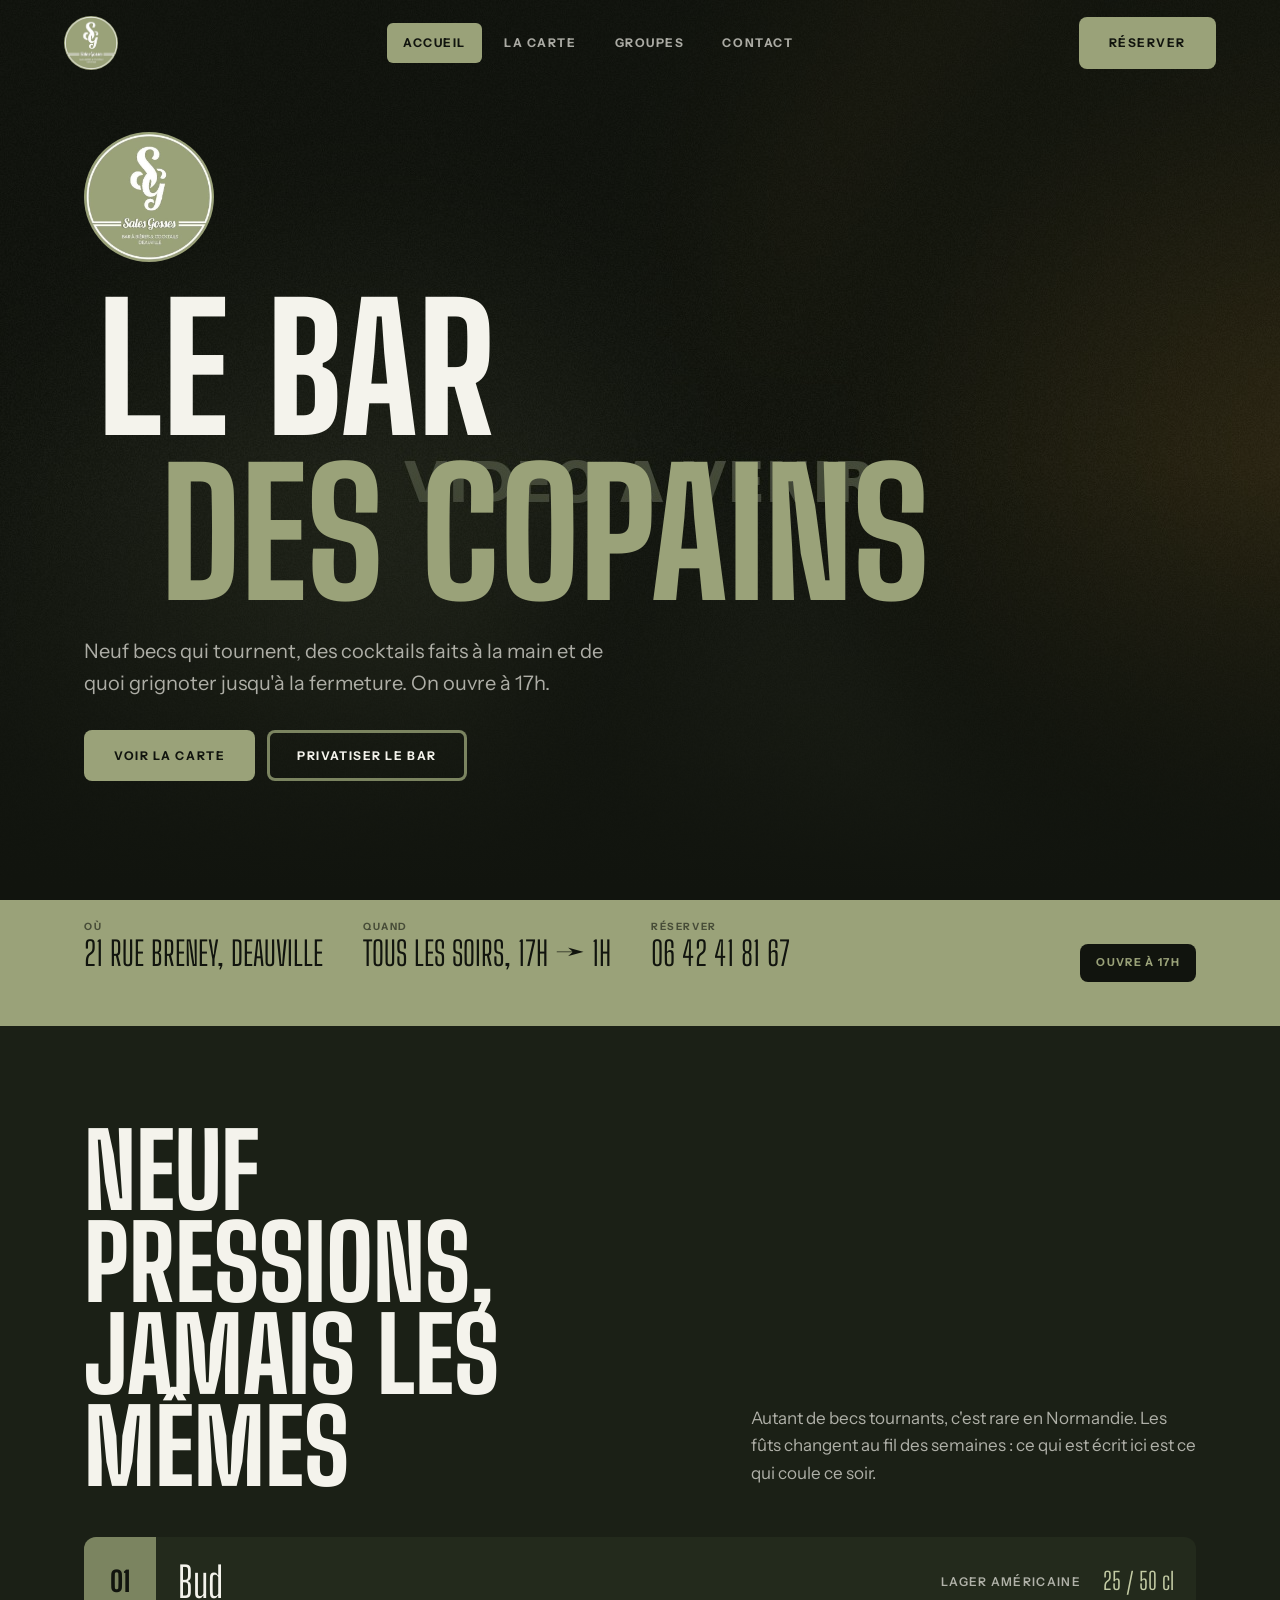
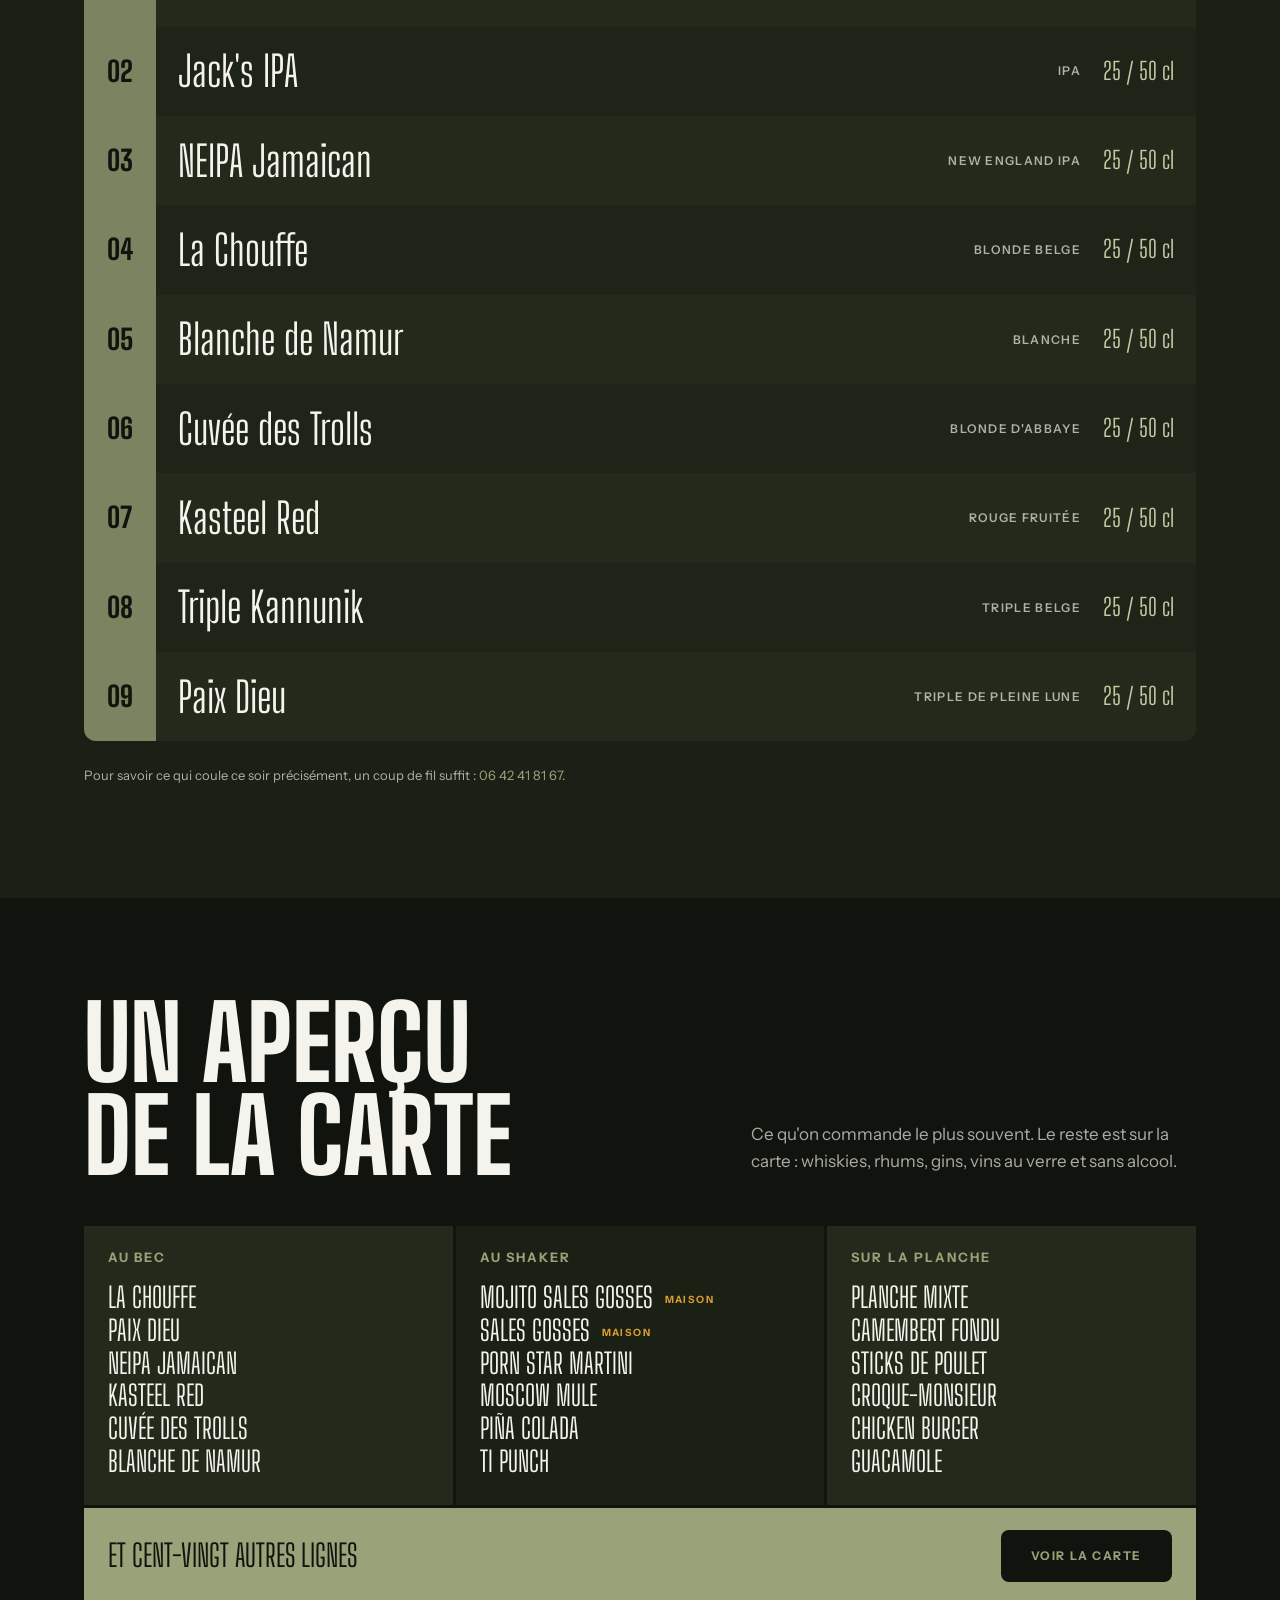
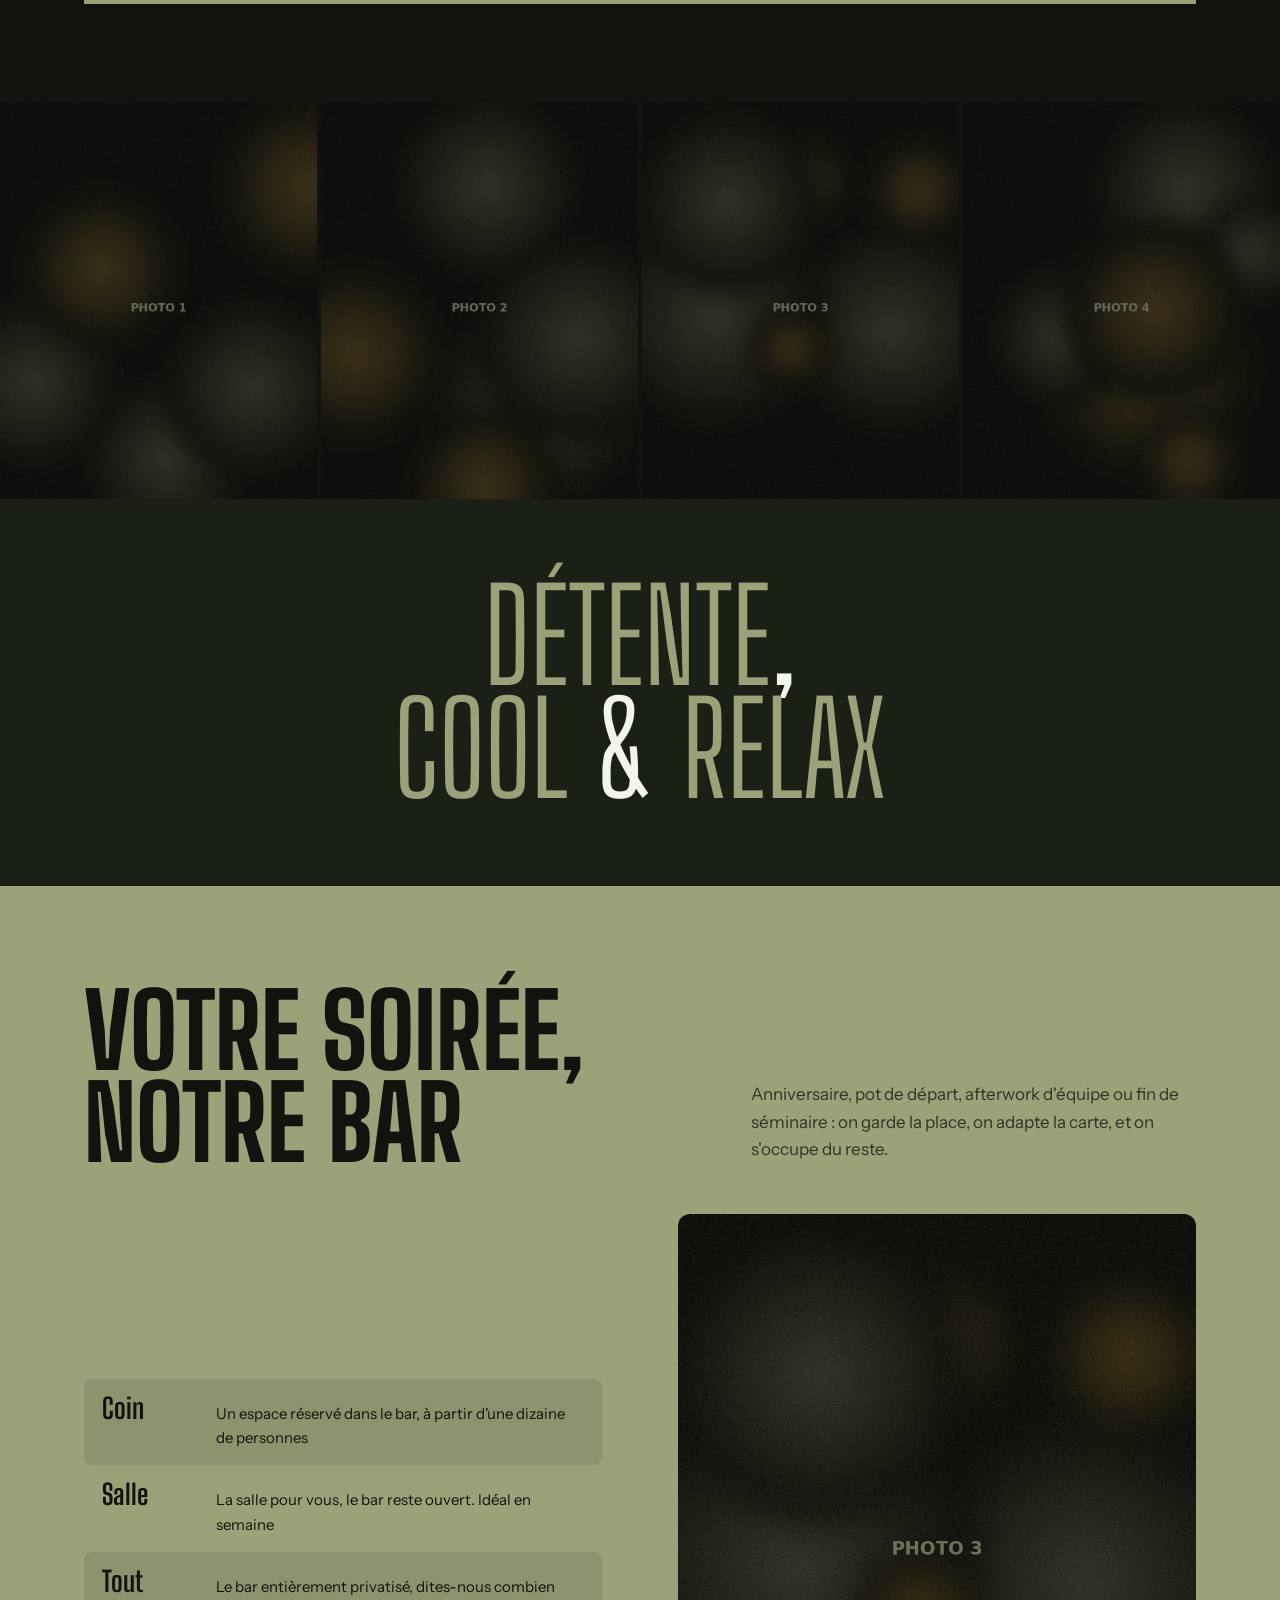
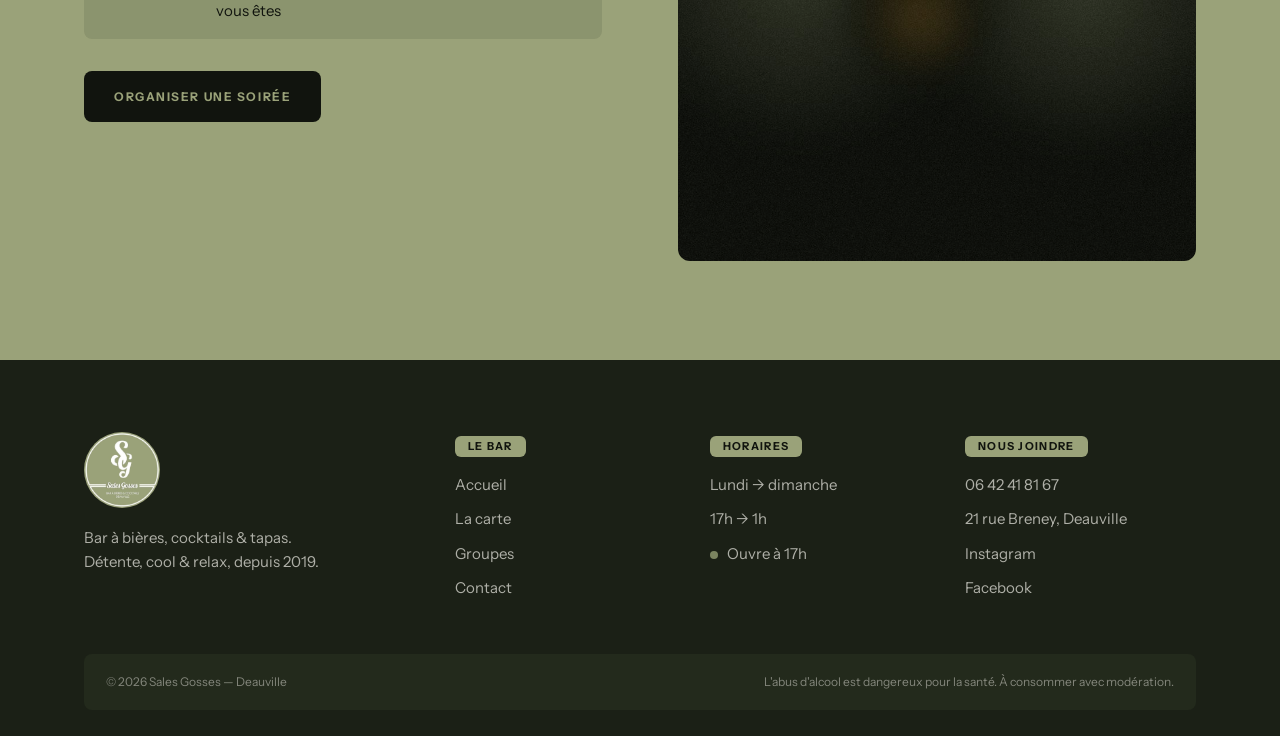
==== commit a97eb704: "Refonte de la page d'accueil" ====
--- a/index.html
+++ b/index.html
@@ -4,18 +4,16 @@
   <meta charset="utf-8">
   <meta name="viewport" content="width=device-width, initial-scale=1">
   <title>Sales Gosses — Bar à bières, cocktails &amp; tapas à Deauville</title>
-  <meta name="description" content="Neuf becs pression tournants, plus de 25 cocktails, whiskies, rhums, gins et planches à partager. Le bar de copains de Deauville, à deux pas de la place Morny. Ouvert tous les soirs dès 17h.">
-
-  <!-- Partage social -->
+  <meta name="description" content="Neuf becs pression qui tournent, vingt-six cocktails, whiskies, rhums et planches à partager. Le bar de copains de Deauville, rue Breney. Ouvert tous les soirs dès 17h.">
+
   <meta property="og:title" content="Sales Gosses — Deauville">
-  <meta property="og:description" content="Bar à bières, cocktails &amp; tapas. 9 becs tournants, terrasse de 100 m², à 50 m de la place Morny.">
+  <meta property="og:description" content="Bar à bières, cocktails &amp; tapas. Neuf becs tournants, rue Breney, à deux pas de la place Morny.">
   <meta property="og:type" content="website">
   <meta property="og:image" content="assets/img/logo.png">
   <meta name="theme-color" content="#11140E">
 
   <link rel="icon" href="assets/img/logo.png">
 
-  <!-- Typographies : Big Shoulders Display pour l'enseigne, Instrument Sans pour le texte -->
   <link rel="preconnect" href="https://fonts.googleapis.com">
   <link rel="preconnect" href="https://fonts.gstatic.com" crossorigin>
   <link href="https://fonts.googleapis.com/css2?family=Big+Shoulders+Display:wght@400;500;700;800&family=Instrument+Sans:wght@400;500;600;700&display=swap" rel="stylesheet">
@@ -26,12 +24,9 @@
 
   <a class="saut-contenu" href="#contenu">Aller au contenu</a>
 
-  <!-- ====================================================================
-       En-tête
-       ==================================================================== -->
   <header class="entete">
     <a class="entete__logo" href="index.html" aria-label="Sales Gosses, retour à l'accueil">
-      <img src="assets/img/logo.png" alt="Logo Sales Gosses" width="52" height="52">
+      <img src="assets/img/logo.png" alt="Logo Sales Gosses" width="54" height="54">
     </a>
 
     <nav class="nav" id="nav" aria-label="Navigation principale">
@@ -70,7 +65,7 @@
       <div class="hero__voile"></div>
 
       <div class="hero__contenu contenant">
-        <img class="hero__marque" src="assets/img/logo.png" alt="Sales Gosses, bar à bières et cocktails à Deauville" width="132" height="132">
+        <img class="hero__marque" src="assets/img/logo.png" alt="Sales Gosses, bar à bières et cocktails à Deauville" width="130" height="130">
 
         <h1>
           <span class="ligne">Le bar</span>
@@ -78,41 +73,51 @@
         </h1>
 
         <p class="hero__chapo">
-          Neuf becs pression qui tournent, des dizaines de bières en bouteille, des cocktails
-          faits à la main et une terrasse sur la place Morny. On ouvre à 17h, on
-          ferme quand la musique s'arrête.
+          Neuf becs qui tournent, des cocktails faits à la main et de quoi
+          grignoter jusqu'à la fermeture. On ouvre à 17h.
         </p>
 
         <div class="hero__actions">
           <a class="bouton" href="carte.html">Voir la carte</a>
           <a class="bouton bouton--creux" href="groupes.html">Privatiser le bar</a>
         </div>
-
-        <div class="hero__bandeau">
-          <span class="pastille" data-pastille data-etat="ferme">Horaires</span>
-          <span>21 rue Breney &middot; <strong>Deauville</strong></span>
-          <span>Tous les jours &middot; <strong>17h → 1h</strong></span>
-          <span><strong>200 m²</strong> + 100 m² de terrasse</span>
-        </div>
+      </div>
+    </section>
+
+    <!-- ==================================================================
+         Bande d'adresse : les infos utiles, en grand, tout de suite
+         ================================================================== -->
+    <section class="adresse" aria-label="Informations pratiques">
+      <div class="contenant adresse__piste">
+        <p class="adresse__item">
+          <small>Où</small>
+          <a href="https://maps.google.com/?q=21+Rue+Breney,+14800+Deauville" target="_blank" rel="noopener">21 rue Breney, Deauville</a>
+        </p>
+        <p class="adresse__item">
+          <small>Quand</small>
+          Tous les soirs, 17h → 1h
+        </p>
+        <p class="adresse__item">
+          <small>Réserver</small>
+          <a href="tel:+33642418167">06 42 41 81 67</a>
+        </p>
+        <span class="adresse__etat" data-pastille data-etat="ferme">Horaires</span>
       </div>
     </section>
 
     <!-- ==================================================================
          SIGNATURE — Le mur des becs
          La numérotation correspond aux tireuses réelles du comptoir.
-         Modifier les bières ici à chaque rotation de fût.
+         À modifier à chaque rotation de fût.
          ================================================================== -->
     <section class="becs section" id="becs">
       <div class="contenant">
 
-        <div class="becs__entete apparait">
-          <div>
-            <p class="etiquette">Le mur des becs</p>
-            <h2 class="titre-section">Neuf pressions,<br>jamais les mêmes</h2>
-          </div>
-          <p class="chapo">
-            Autant de becs tournants, c'est rare en Normandie. Les fûts changent au fil
-            des semaines : ce qui est écrit ici est ce qui coule ce soir.
+        <div class="drapeau apparait">
+          <h2>Neuf pressions,<br>jamais les mêmes</h2>
+          <p>
+            Autant de becs tournants, c'est rare en Normandie. Les fûts changent
+            au fil des semaines : ce qui est écrit ici est ce qui coule ce soir.
           </p>
         </div>
 
@@ -184,8 +189,7 @@
         </div>
 
         <p class="becs__note apparait">
-          Liste indicative, mise à jour à chaque rotation de fût. Pour savoir ce qui
-          coule ce soir précisément, un coup de fil suffit :
+          Pour savoir ce qui coule ce soir précisément, un coup de fil suffit :
           <a href="tel:+33642418167" class="accent">06 42 41 81 67</a>.
         </p>
 
@@ -193,74 +197,63 @@
     </section>
 
     <!-- ==================================================================
-         Bandeau défilant
-         ================================================================== -->
-    <div class="ticker" aria-hidden="true">
-      <div class="ticker__piste">
-        <span>Bières</span><span>&bull;</span><span>Cocktails</span><span>&bull;</span><span>Vins</span><span>&bull;</span><span>Tapas</span><span>&bull;</span><span>Terrasse</span><span>&bull;</span>
-        <span>Bières</span><span>&bull;</span><span>Cocktails</span><span>&bull;</span><span>Vins</span><span>&bull;</span><span>Tapas</span><span>&bull;</span><span>Terrasse</span><span>&bull;</span>
-      </div>
-    </div>
-
-    <!-- ==================================================================
-         Aperçu de la carte
+         Extrait de la carte — du contenu réel, pas des compteurs
          ================================================================== -->
     <section class="section">
       <div class="contenant">
 
-        <div class="apparait">
-          <p class="etiquette">Ce qu'on sert</p>
-          <h2 class="titre-section">On boit bien,<br>on grignote mieux</h2>
-          <p class="chapo">
-            Une carte construite pour durer toute la soirée : on commence par une
-            pression, on enchaîne sur un cocktail, on partage une planche, et
-            personne n'a envie de partir.
+        <div class="drapeau apparait">
+          <h2>Un aperçu<br>de la carte</h2>
+          <p>
+            Ce qu'on commande le plus souvent. Le reste est sur la carte :
+            whiskies, rhums, gins, vins au verre et sans alcool.
           </p>
         </div>
 
-        <div class="grille-cartes">
-
-          <article class="plaque apparait">
-            <span class="plaque__compte">09</span>
-            <h3>Bières</h3>
-            <p>
-              Neuf becs tournants en 25 et 50 cl, plus les bouteilles : Corona,
-              Desperados et la sélection du moment.
-            </p>
-          </article>
-
-          <article class="plaque apparait">
-            <span class="plaque__compte">Maison</span>
-            <h3>Cocktails</h3>
-            <p>
-              Les classiques faits correctement, quelques créations du bar et une
-              sangria qui a fait sa réputation sur la terrasse.
-            </p>
-          </article>
-
-          <article class="plaque apparait">
-            <span class="plaque__compte">Vins</span>
-            <h3>Au verre</h3>
-            <p>
-              Une sélection courte et sérieuse, au verre comme à la bouteille, pour
-              ceux que le houblon n'intéresse pas.
-            </p>
-          </article>
-
-          <article class="plaque apparait">
-            <span class="plaque__compte">Tapas</span>
-            <h3>Street food</h3>
-            <p>
-              Planches à partager, croques, accras et petites assiettes.
-              De quoi tenir jusqu'à la fermeture.
-            </p>
-          </article>
-
-        </div>
-
-        <p style="margin-top:38px" class="apparait">
-          <a class="bouton bouton--creux" href="carte.html">Voir la carte complète</a>
-        </p>
+        <div class="extrait apparait">
+
+          <div class="extrait__pile">
+            <h3>Au bec</h3>
+            <ul>
+              <li>La Chouffe</li>
+              <li>Paix Dieu</li>
+              <li>NEIPA Jamaican</li>
+              <li>Kasteel Red</li>
+              <li>Cuvée des Trolls</li>
+              <li>Blanche de Namur</li>
+            </ul>
+          </div>
+
+          <div class="extrait__pile">
+            <h3>Au shaker</h3>
+            <ul>
+              <li>Mojito Sales Gosses <em>Maison</em></li>
+              <li>Sales Gosses <em>Maison</em></li>
+              <li>Porn Star Martini</li>
+              <li>Moscow Mule</li>
+              <li>Piña Colada</li>
+              <li>Ti Punch</li>
+            </ul>
+          </div>
+
+          <div class="extrait__pile">
+            <h3>Sur la planche</h3>
+            <ul>
+              <li>Planche mixte</li>
+              <li>Camembert fondu</li>
+              <li>Sticks de poulet</li>
+              <li>Croque-monsieur</li>
+              <li>Chicken burger</li>
+              <li>Guacamole</li>
+            </ul>
+          </div>
+
+          <div class="extrait__suite">
+            <p>Et cent-vingt autres lignes</p>
+            <a class="bouton" href="carte.html">Voir la carte</a>
+          </div>
+
+        </div>
 
       </div>
     </section>
@@ -269,69 +262,45 @@
          Bande photo — remplacer par les vraies photos du bar
          ================================================================== -->
     <section class="bande-photo" aria-label="L'ambiance du bar">
-      <figure><img src="assets/img/placeholder-1.jpg" alt="La terrasse des Sales Gosses place Morny" loading="lazy" width="900" height="1100"></figure>
+      <figure><img src="assets/img/placeholder-1.jpg" alt="Le bar un soir de semaine" loading="lazy" width="900" height="1100"></figure>
       <figure><img src="assets/img/placeholder-2.jpg" alt="Le comptoir et ses becs pression" loading="lazy" width="900" height="1100"></figure>
       <figure><img src="assets/img/placeholder-3.jpg" alt="Une soirée au bar" loading="lazy" width="900" height="1100"></figure>
-      <figure><img src="assets/img/placeholder-4.jpg" alt="Planche de tapas à partager" loading="lazy" width="900" height="1100"></figure>
+      <figure><img src="assets/img/placeholder-4.jpg" alt="Planche à partager" loading="lazy" width="900" height="1100"></figure>
+    </section>
+
+    <!-- ==================================================================
+         La devise du bar, dans ses propres mots
+         ================================================================== -->
+    <section class="devise" aria-label="La devise du bar">
+      <p>Détente<span>,</span><br>cool <span>&amp;</span> relax</p>
     </section>
 
     <!-- ==================================================================
          Groupes
          ================================================================== -->
     <section class="section section--sauge">
-      <div class="contenant duo">
-
-        <div class="apparait">
-          <p class="etiquette">Groupes &amp; privatisation</p>
-          <h2 class="titre-section">Votre soirée,<br>notre bar</h2>
-          <p class="chapo">
-            Anniversaire, pot de départ, afterwork d'équipe ou séminaire qui se
-            termine bien : on met un espace de côté, on adapte la carte, et on
-            s'occupe du reste.
+      <div class="contenant">
+
+        <div class="drapeau apparait">
+          <h2>Votre soirée,<br>notre bar</h2>
+          <p>
+            Anniversaire, pot de départ, afterwork d'équipe ou fin de séminaire :
+            on garde la place, on adapte la carte, et on s'occupe du reste.
           </p>
-
-          <ul class="liste-atouts">
-            <li><strong>150</strong> personnes en configuration debout, bar entier</li>
-            <li><strong>200 m²</strong> de salle, plus 100 m² de terrasse</li>
-            <li><strong>50 m</strong> de la place Morny, 400 m de la gare</li>
-            <li><strong>7j/7</strong> de 17h à 1h, toute l'année</li>
-          </ul>
-
-          <a class="bouton" href="groupes.html">Organiser une soirée</a>
-        </div>
-
-        <div class="cadre-photo apparait">
-          <img src="assets/img/placeholder-3.jpg" alt="Le bar privatisé pour une soirée de groupe" loading="lazy" width="900" height="1100">
-        </div>
-
-      </div>
-    </section>
-
-    <!-- ==================================================================
-         Infos pratiques
-         ================================================================== -->
-    <section class="section section--sombre">
-      <div class="contenant duo">
-
-        <div class="apparait">
-          <p class="etiquette">Nous trouver</p>
-          <h2 class="titre-section">21 rue Breney,<br>Deauville</h2>
-          <p class="chapo">
-            Au cœur du centre historique, à cinquante mètres de la place Morny.
-            Depuis la gare de Deauville-Trouville, comptez cinq minutes à pied.
-          </p>
-          <p style="margin-top:28px">
-            <a class="bouton" href="https://maps.google.com/?q=Sales+Gosses,+21+Rue+Breney,+14800+Deauville" target="_blank" rel="noopener">Ouvrir dans Maps</a>
-          </p>
-        </div>
-
-        <div class="apparait">
-          <div class="cadre-plan">
-            <iframe
-              title="Plan : Sales Gosses, 21 rue Breney, Deauville"
-              src="https://www.google.com/maps?q=21+Rue+Breney,+14800+Deauville&output=embed"
-              width="100%" height="400"
-              loading="lazy" referrerpolicy="no-referrer-when-downgrade"></iframe>
+        </div>
+
+        <div class="duo">
+          <div class="apparait">
+            <ul class="liste-atouts">
+              <li><strong>Coin</strong> Un espace réservé dans le bar, à partir d'une dizaine de personnes</li>
+              <li><strong>Salle</strong> La salle pour vous, le bar reste ouvert. Idéal en semaine</li>
+              <li><strong>Tout</strong> Le bar entièrement privatisé, dites-nous combien vous êtes</li>
+            </ul>
+            <a class="bouton" href="groupes.html">Organiser une soirée</a>
+          </div>
+
+          <div class="cadre-photo apparait">
+            <img src="assets/img/placeholder-3.jpg" alt="Le bar préparé pour une soirée de groupe" loading="lazy" width="900" height="1100">
           </div>
         </div>
 
@@ -349,7 +318,7 @@
       <div class="pied__grille">
 
         <div>
-          <img class="pied__logo" src="assets/img/logo.png" alt="Sales Gosses" width="74" height="74">
+          <img class="pied__logo" src="assets/img/logo.png" alt="Sales Gosses" width="76" height="76">
           <p style="font-size:15px;color:var(--craie-doux);max-width:30ch">
             Bar à bières, cocktails &amp; tapas.<br>
             Détente, cool &amp; relax, depuis 2019.
@@ -395,13 +364,13 @@
     </div>
   </footer>
 
-  <!-- Données structurées : aide au référencement local -->
+  <!-- Données structurées : référencement local -->
   <script type="application/ld+json">
   {
     "@context": "https://schema.org",
     "@type": "BarOrPub",
     "name": "Sales Gosses",
-    "description": "Bar à bières, cocktails et tapas à Deauville. 9 becs pression tournants, cocktails, whiskies et planches à partager. Terrasse de 100 m².",
+    "description": "Bar à bières, cocktails et tapas à Deauville. Neuf becs pression tournants, cocktails maison, whiskies, rhums et planches à partager.",
     "address": {
       "@type": "PostalAddress",
       "streetAddress": "21 rue Breney",
--- a/assets/css/style.css
+++ b/assets/css/style.css
@@ -334,24 +334,6 @@
 .hero__actions { display: flex; flex-wrap: wrap; gap: 12px; margin-bottom: 38px; }
 
 /* Bandeau d'infos : une rangée de petites plaques, pas un filet horizontal */
-.hero__bandeau {
-  display: flex;
-  flex-wrap: wrap;
-  gap: 8px;
-}
-.hero__bandeau > * {
-  padding: 10px 16px;
-  background: rgba(35, 42, 28, 0.78);
-  backdrop-filter: blur(8px);
-  -webkit-backdrop-filter: blur(8px);
-  border-radius: 8px;
-  font-size: 11px;
-  font-weight: 600;
-  letter-spacing: 0.11em;
-  text-transform: uppercase;
-  color: var(--craie-doux);
-}
-.hero__bandeau strong { color: var(--sauge); font-weight: 800; }
 
 .pastille { display: inline-flex; align-items: center; gap: 9px; }
 .pastille::before {
@@ -699,7 +681,6 @@
   .bec__style,
   .bec__degre { grid-column: 2; }
   .bec__degre { font-size: 19px; }
-  .hero__bandeau > * { font-size: 10px; padding: 9px 13px; }
   .pied__grille { grid-template-columns: 1fr; }
 }
 
@@ -865,3 +846,152 @@
   .colonnes--large { columns: 1; }
   .ligne__nom { font-size: 22px; }
 }
+
+/* ==========================================================================
+   18. PAGE D'ACCUEIL — composants propres
+
+   On évite ici trois automatismes : la rangée de pastilles sous le hero,
+   la grille de cartes à gros chiffres, et le triptyque
+   étiquette / titre / chapo répété à l'identique dans chaque section.
+   La page raconte le bar avec le contenu réel de sa carte.
+   ========================================================================== */
+
+/* --- La bande d'adresse : un bandeau plein sous le hero, pas des pastilles --- */
+.adresse {
+  background: var(--sauge);
+  color: var(--nuit);
+}
+.adresse__piste {
+  display: flex;
+  flex-wrap: wrap;
+  align-items: baseline;
+  gap: 8px 40px;
+  padding-block: 22px;
+}
+.adresse__item {
+  font-family: var(--enseigne);
+  font-size: clamp(22px, 2.6vw, 34px);
+  text-transform: uppercase;
+  line-height: 1;
+}
+.adresse__item small {
+  display: block;
+  margin-bottom: 5px;
+  font-family: var(--texte);
+  font-size: 10px;
+  font-weight: 700;
+  letter-spacing: 0.16em;
+  color: rgba(17, 20, 14, 0.6);
+}
+.adresse a:hover { text-decoration: underline; text-underline-offset: 4px; }
+
+.adresse__etat {
+  margin-left: auto;
+  align-self: center;
+  padding: 10px 16px;
+  background: var(--nuit);
+  color: var(--sauge);
+  border-radius: 8px;
+  font-size: 11px;
+  font-weight: 700;
+  letter-spacing: 0.12em;
+  text-transform: uppercase;
+}
+
+/* --- Titre en drapeau : le sous-titre se cale contre le grand titre --- */
+.drapeau {
+  display: grid;
+  grid-template-columns: minmax(0, 1.15fr) minmax(0, 0.85fr);
+  align-items: end;
+  gap: 20px clamp(28px, 5vw, 72px);
+  margin-bottom: 44px;
+}
+.drapeau h2 { font-size: clamp(42px, 8vw, 104px); }
+.drapeau p { margin: 0 0 6px; font-size: 17px; color: var(--craie-doux); }
+.section--sauge .drapeau p { color: rgba(17, 20, 14, 0.78); }
+
+/* --- Extrait de carte : du contenu réel, pas des compteurs --- */
+.extrait {
+  display: grid;
+  grid-template-columns: repeat(3, 1fr);
+  gap: 3px;
+}
+.extrait__pile {
+  padding: 26px 24px 28px;
+  background: var(--nuit-bloc);
+}
+.extrait__pile:nth-child(2) { background: rgba(35, 42, 28, 0.55); }
+
+.extrait h3 {
+  margin-bottom: 18px;
+  font-size: 13px;
+  font-family: var(--texte);
+  font-weight: 700;
+  letter-spacing: 0.16em;
+  color: var(--sauge);
+}
+.extrait ul { list-style: none; margin: 0; padding: 0; }
+.extrait li {
+  font-family: var(--enseigne);
+  font-size: clamp(23px, 2.2vw, 30px);
+  line-height: 1.16;
+  text-transform: uppercase;
+  transition: color var(--transition);
+}
+.extrait li:hover { color: var(--sauge); }
+.extrait li em {
+  font-family: var(--texte);
+  font-style: normal;
+  font-size: 10px;
+  font-weight: 700;
+  letter-spacing: 0.14em;
+  color: var(--ambre);
+  vertical-align: 5px;
+  margin-left: 6px;
+}
+
+.extrait__suite {
+  grid-column: 1 / -1;
+  display: flex;
+  flex-wrap: wrap;
+  align-items: center;
+  justify-content: space-between;
+  gap: 16px;
+  padding: 22px 24px;
+  background: var(--sauge);
+  color: var(--nuit);
+}
+.extrait__suite p {
+  margin: 0;
+  font-family: var(--enseigne);
+  font-size: clamp(22px, 2.4vw, 32px);
+  text-transform: uppercase;
+}
+.extrait__suite .bouton { background: var(--nuit); color: var(--sauge); }
+.extrait__suite .bouton:hover { background: #05070B; }
+
+/* --- Devise du bar, en pleine largeur --- */
+.devise {
+  padding-block: clamp(56px, 9vh, 104px);
+  background: var(--nuit-haut);
+  text-align: center;
+}
+.devise p {
+  margin: 0;
+  font-family: var(--enseigne);
+  font-size: clamp(46px, 10vw, 132px);
+  line-height: 0.88;
+  text-transform: uppercase;
+  color: var(--sauge);
+}
+.devise span { color: var(--craie); }
+
+@media (max-width: 900px) {
+  .drapeau { grid-template-columns: 1fr; align-items: start; }
+  .extrait { grid-template-columns: 1fr 1fr; }
+  .adresse__etat { margin-left: 0; }
+}
+@media (max-width: 620px) {
+  .extrait { grid-template-columns: 1fr; }
+  .adresse__piste { gap: 18px 28px; padding-block: 18px; }
+}
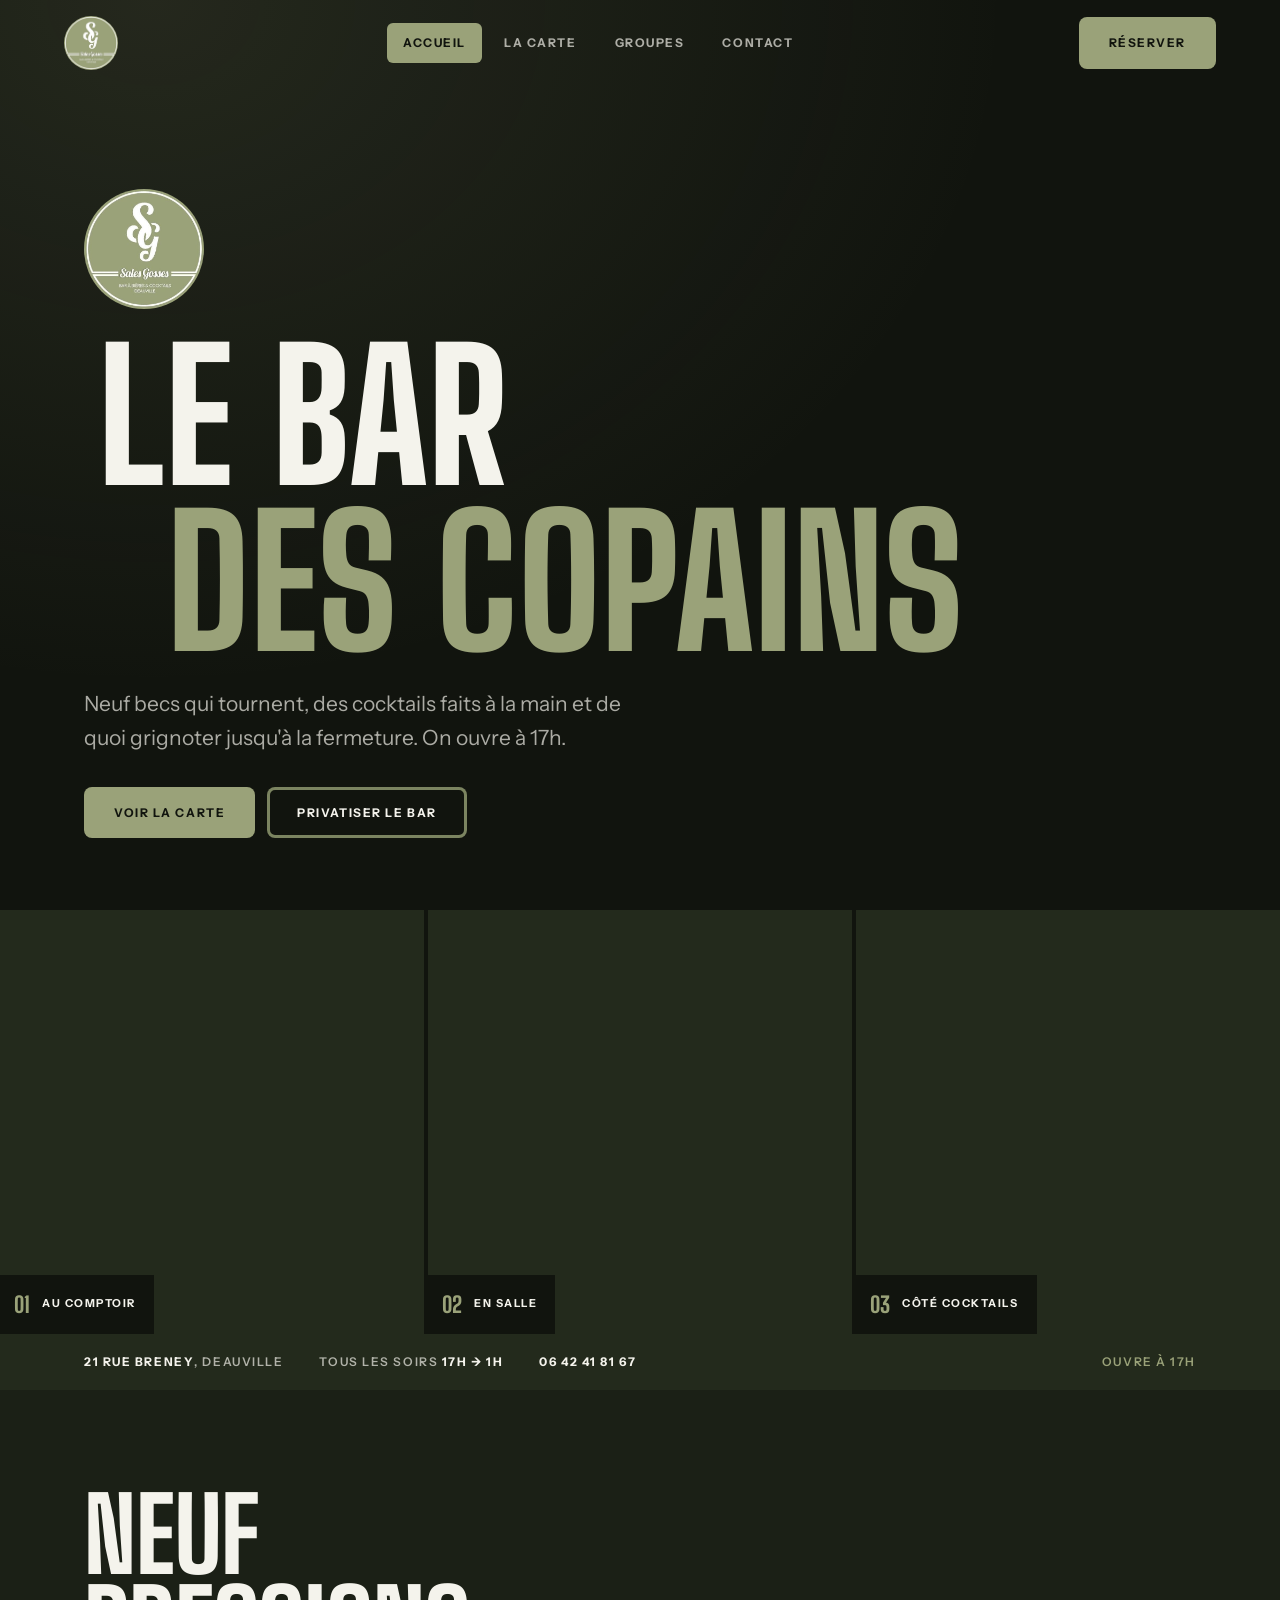
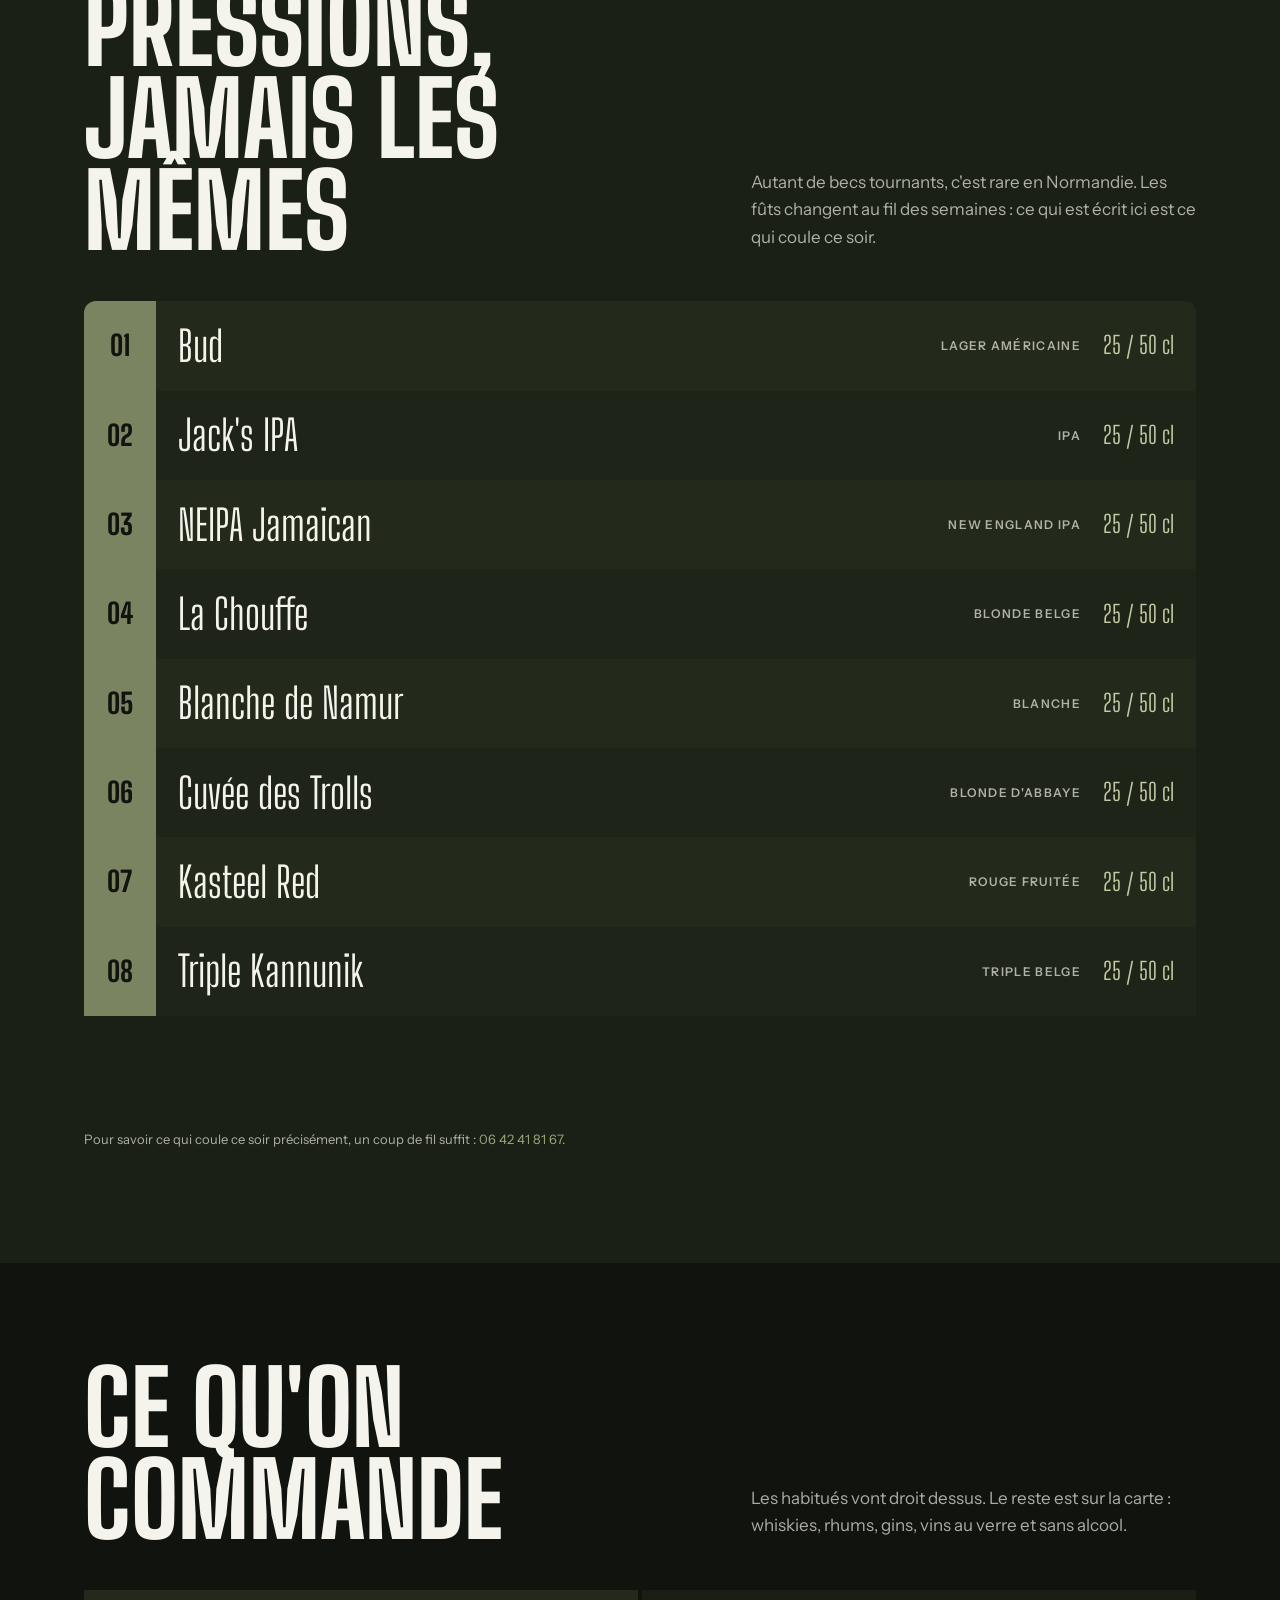
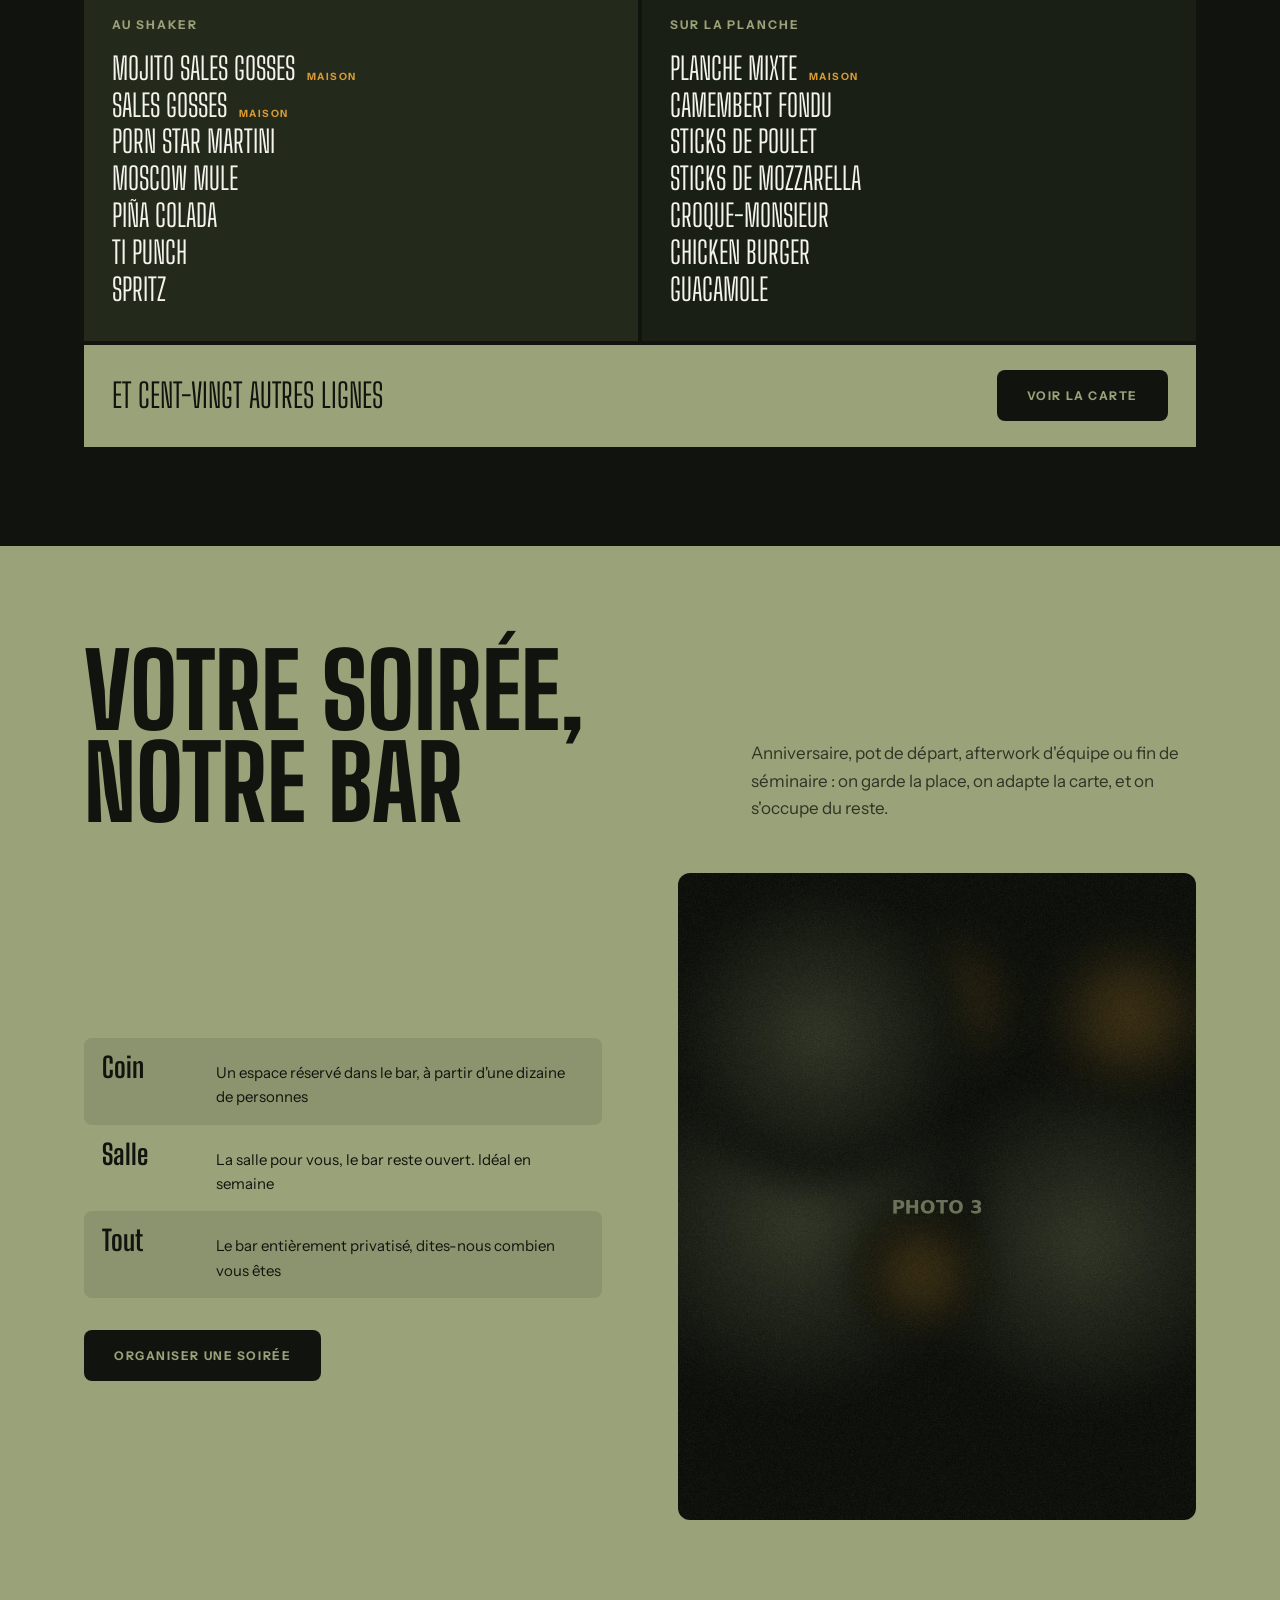
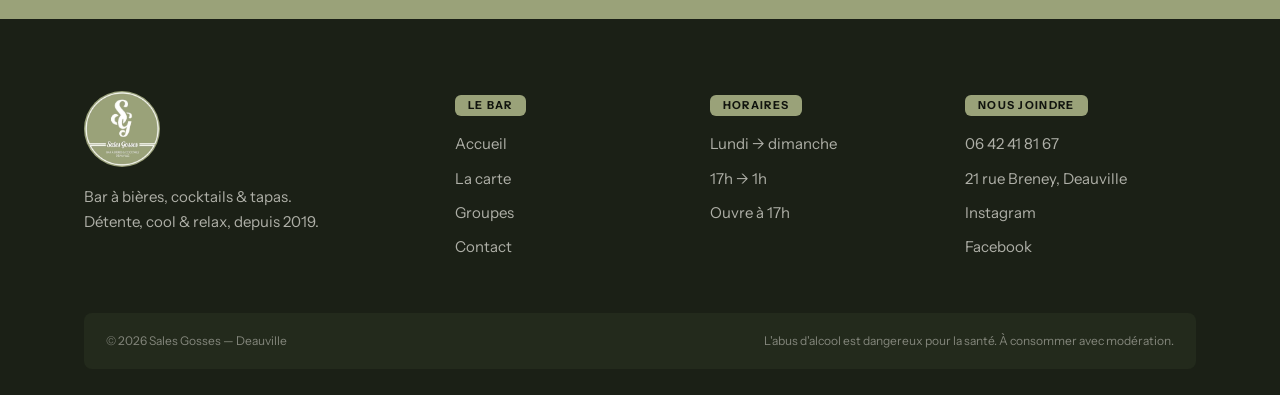
==== commit 342de229: "Nouvelle accueil : triptyque video" ====
--- a/index.html
+++ b/index.html
@@ -48,36 +48,25 @@
   <main id="contenu">
 
     <!-- ==================================================================
-         Hero — vidéo plein cadre
-         Déposer le fichier dans assets/video/hero.mp4
-         ================================================================== -->
-    <section class="hero">
-      <video class="hero__video"
-             autoplay muted loop playsinline
-             preload="metadata"
-             poster="assets/img/hero-poster.jpg"
-             aria-hidden="true"
-             tabindex="-1">
-        <source src="assets/video/hero.mp4" type="video/mp4">
-        <source src="assets/video/hero.webm" type="video/webm">
-      </video>
-
-      <div class="hero__voile"></div>
-
-      <div class="hero__contenu contenant">
-        <img class="hero__marque" src="assets/img/logo.png" alt="Sales Gosses, bar à bières et cocktails à Deauville" width="130" height="130">
+         Titre. Pas de vidéo en fond : les rushes sont carrés et de
+         définition moyenne, les étirer plein écran les rendrait flous.
+         Ils ont leur propre place, juste en dessous.
+         ================================================================== -->
+    <section class="ouverture">
+      <div class="contenant">
+        <img class="ouverture__marque" src="assets/img/logo.png" alt="Sales Gosses, bar à bières et cocktails à Deauville" width="120" height="120">
 
         <h1>
           <span class="ligne">Le bar</span>
           <span class="ligne ligne--decalee">des copains</span>
         </h1>
 
-        <p class="hero__chapo">
+        <p class="ouverture__mot">
           Neuf becs qui tournent, des cocktails faits à la main et de quoi
           grignoter jusqu'à la fermeture. On ouvre à 17h.
         </p>
 
-        <div class="hero__actions">
+        <div class="ouverture__actions">
           <a class="bouton" href="carte.html">Voir la carte</a>
           <a class="bouton bouton--creux" href="groupes.html">Privatiser le bar</a>
         </div>
@@ -85,23 +74,47 @@
     </section>
 
     <!-- ==================================================================
-         Bande d'adresse : les infos utiles, en grand, tout de suite
-         ================================================================== -->
-    <section class="adresse" aria-label="Informations pratiques">
-      <div class="contenant adresse__piste">
-        <p class="adresse__item">
-          <small>Où</small>
-          <a href="https://maps.google.com/?q=21+Rue+Breney,+14800+Deauville" target="_blank" rel="noopener">21 rue Breney, Deauville</a>
-        </p>
-        <p class="adresse__item">
-          <small>Quand</small>
-          Tous les soirs, 17h → 1h
-        </p>
-        <p class="adresse__item">
-          <small>Réserver</small>
-          <a href="tel:+33642418167">06 42 41 81 67</a>
-        </p>
-        <span class="adresse__etat" data-pastille data-etat="ferme">Horaires</span>
+         Le triptyque — trois écrans, comme derrière un comptoir.
+         Fichiers : assets/video/hero-1.mp4, hero-2.mp4, hero-3.mp4
+         Images d'attente : assets/img/hero-1.jpg, hero-2.jpg, hero-3.jpg
+         ================================================================== -->
+    <section class="vitrine" aria-label="Le bar en images">
+
+      <figure class="ecran">
+        <video src="assets/video/hero-2.mp4"
+               poster="assets/img/hero-2.jpg"
+               autoplay muted loop playsinline preload="none"
+               aria-label="Le bar en images"></video>
+        <figcaption><b>01</b> Au comptoir</figcaption>
+      </figure>
+
+      <figure class="ecran">
+        <video src="assets/video/hero-3.mp4"
+               poster="assets/img/hero-3.jpg"
+               autoplay muted loop playsinline preload="none"
+               aria-label="Le bar en images"></video>
+        <figcaption><b>02</b> En salle</figcaption>
+      </figure>
+
+      <figure class="ecran">
+        <video src="assets/video/hero-1.mp4"
+               poster="assets/img/hero-1.jpg"
+               autoplay muted loop playsinline preload="none"
+               aria-label="Le bar en images"></video>
+        <figcaption><b>03</b> Côté cocktails</figcaption>
+      </figure>
+
+    </section>
+
+    <!-- ==================================================================
+         Barre pratique : sobre, sur une seule ligne
+         ================================================================== -->
+    <section class="pratique" aria-label="Informations pratiques">
+      <div class="contenant pratique__piste">
+        <span><a href="https://maps.google.com/?q=21+Rue+Breney,+14800+Deauville" target="_blank" rel="noopener"><strong>21 rue Breney</strong>, Deauville</a></span>
+        <span>Tous les soirs <strong>17h → 1h</strong></span>
+        <span><a href="tel:+33642418167"><strong>06 42 41 81 67</strong></a></span>
+        <span class="pastille" data-pastille data-etat="ferme">Horaires</span>
       </div>
     </section>
 
@@ -197,34 +210,22 @@
     </section>
 
     <!-- ==================================================================
-         Extrait de la carte — du contenu réel, pas des compteurs
+         Ce qu'on commande — extrait de la vraie carte
          ================================================================== -->
     <section class="section">
       <div class="contenant">
 
         <div class="drapeau apparait">
-          <h2>Un aperçu<br>de la carte</h2>
+          <h2>Ce qu'on<br>commande</h2>
           <p>
-            Ce qu'on commande le plus souvent. Le reste est sur la carte :
+            Les habitués vont droit dessus. Le reste est sur la carte :
             whiskies, rhums, gins, vins au verre et sans alcool.
           </p>
         </div>
 
-        <div class="extrait apparait">
-
-          <div class="extrait__pile">
-            <h3>Au bec</h3>
-            <ul>
-              <li>La Chouffe</li>
-              <li>Paix Dieu</li>
-              <li>NEIPA Jamaican</li>
-              <li>Kasteel Red</li>
-              <li>Cuvée des Trolls</li>
-              <li>Blanche de Namur</li>
-            </ul>
-          </div>
-
-          <div class="extrait__pile">
+        <div class="selection apparait">
+
+          <div class="selection__pile">
             <h3>Au shaker</h3>
             <ul>
               <li>Mojito Sales Gosses <em>Maison</em></li>
@@ -233,22 +234,24 @@
               <li>Moscow Mule</li>
               <li>Piña Colada</li>
               <li>Ti Punch</li>
+              <li>Spritz</li>
             </ul>
           </div>
 
-          <div class="extrait__pile">
+          <div class="selection__pile">
             <h3>Sur la planche</h3>
             <ul>
-              <li>Planche mixte</li>
+              <li>Planche mixte <em>Maison</em></li>
               <li>Camembert fondu</li>
               <li>Sticks de poulet</li>
+              <li>Sticks de mozzarella</li>
               <li>Croque-monsieur</li>
               <li>Chicken burger</li>
               <li>Guacamole</li>
             </ul>
           </div>
 
-          <div class="extrait__suite">
+          <div class="selection__fin">
             <p>Et cent-vingt autres lignes</p>
             <a class="bouton" href="carte.html">Voir la carte</a>
           </div>
@@ -256,23 +259,6 @@
         </div>
 
       </div>
-    </section>
-
-    <!-- ==================================================================
-         Bande photo — remplacer par les vraies photos du bar
-         ================================================================== -->
-    <section class="bande-photo" aria-label="L'ambiance du bar">
-      <figure><img src="assets/img/placeholder-1.jpg" alt="Le bar un soir de semaine" loading="lazy" width="900" height="1100"></figure>
-      <figure><img src="assets/img/placeholder-2.jpg" alt="Le comptoir et ses becs pression" loading="lazy" width="900" height="1100"></figure>
-      <figure><img src="assets/img/placeholder-3.jpg" alt="Une soirée au bar" loading="lazy" width="900" height="1100"></figure>
-      <figure><img src="assets/img/placeholder-4.jpg" alt="Planche à partager" loading="lazy" width="900" height="1100"></figure>
-    </section>
-
-    <!-- ==================================================================
-         La devise du bar, dans ses propres mots
-         ================================================================== -->
-    <section class="devise" aria-label="La devise du bar">
-      <p>Détente<span>,</span><br>cool <span>&amp;</span> relax</p>
     </section>
 
     <!-- ==================================================================
--- a/assets/css/style.css
+++ b/assets/css/style.css
@@ -275,84 +275,43 @@
 .burger[aria-expanded="true"] span:nth-child(3) { transform: translateY(-6.5px) rotate(-45deg); }
 
 /* --------------------------------------------------------------------------
-   6. Hero
-   -------------------------------------------------------------------------- */
-.hero {
-  position: relative;
-  min-height: 100svh;
-  display: flex;
-  align-items: flex-end;
-  overflow: hidden;
-}
-
-.hero__video {
-  position: absolute;
-  inset: 0;
-  width: 100%;
-  height: 100%;
-  object-fit: cover;
-  z-index: 0;
-}
-
-.hero__voile {
-  position: absolute;
-  inset: 0;
-  z-index: 1;
+   6. Ouverture — bloc typographique
+   Pas de vidéo en fond : les rushes sont carrés et de définition moyenne.
+   Les étirer plein écran les rendrait flous. Ils ont leur section propre.
+   -------------------------------------------------------------------------- */
+.ouverture {
+  padding-block: clamp(130px, 21vh, 210px) clamp(48px, 8vh, 96px);
   background:
-    linear-gradient(to top, var(--nuit) 1%, rgba(17, 20, 14, 0.5) 48%, rgba(17, 20, 14, 0.68) 100%);
-}
-
-.hero__contenu {
-  position: relative;
-  z-index: 2;
-  width: 100%;
-  padding-block: clamp(44px, 9vh, 100px);
-}
-
-.hero__marque {
-  width: clamp(96px, 12vw, 130px);
+    radial-gradient(115% 130% at 12% 0%, rgba(154, 162, 121, 0.14), transparent 58%),
+    var(--nuit);
+}
+
+.ouverture__marque {
+  width: clamp(88px, 10vw, 120px);
   height: auto;
   border-radius: 50%;
   margin-bottom: 26px;
 }
 
-.hero h1 {
-  font-size: clamp(58px, 13.5vw, 176px);
-  line-height: 0.82;
-  margin-bottom: 20px;
-}
-.hero h1 .ligne { display: block; }
-.hero h1 .ligne--decalee { padding-left: clamp(0px, 6vw, 92px); color: var(--sauge); }
-
-.hero__chapo {
-  font-size: clamp(16px, 1.8vw, 20px);
-  max-width: 42ch;
+.ouverture h1 {
+  font-size: clamp(60px, 14vw, 184px);
+  line-height: 0.8;
+  margin-bottom: 22px;
+}
+.ouverture h1 .ligne { display: block; }
+.ouverture h1 .ligne--decalee {
+  padding-left: clamp(0px, 6.5vw, 100px);
+  color: var(--sauge);
+}
+
+.ouverture__mot {
+  font-size: clamp(17px, 1.9vw, 21px);
+  max-width: 40ch;
   color: var(--craie-doux);
-  margin-bottom: 30px;
-}
-
-.hero__actions { display: flex; flex-wrap: wrap; gap: 12px; margin-bottom: 38px; }
-
-/* Bandeau d'infos : une rangée de petites plaques, pas un filet horizontal */
-
-.pastille { display: inline-flex; align-items: center; gap: 9px; }
-.pastille::before {
-  content: "";
-  width: 8px;
-  height: 8px;
-  border-radius: 50%;
-  background: var(--ambre);
-  animation: pulsation 2.4s infinite;
-}
-.pastille[data-etat="ferme"]::before {
-  background: var(--sauge-fonce);
-  animation: none;
-}
-@keyframes pulsation {
-  0%   { box-shadow: 0 0 0 0 rgba(217, 155, 52, 0.5); }
-  70%  { box-shadow: 0 0 0 10px rgba(217, 155, 52, 0); }
-  100% { box-shadow: 0 0 0 0 rgba(217, 155, 52, 0); }
-}
+  margin-bottom: 32px;
+}
+
+.ouverture__actions { display: flex; flex-wrap: wrap; gap: 12px; }
 
 /* --------------------------------------------------------------------------
    7. SIGNATURE — Le mur des becs
@@ -857,46 +816,7 @@
    ========================================================================== */
 
 /* --- La bande d'adresse : un bandeau plein sous le hero, pas des pastilles --- */
-.adresse {
-  background: var(--sauge);
-  color: var(--nuit);
-}
-.adresse__piste {
-  display: flex;
-  flex-wrap: wrap;
-  align-items: baseline;
-  gap: 8px 40px;
-  padding-block: 22px;
-}
-.adresse__item {
-  font-family: var(--enseigne);
-  font-size: clamp(22px, 2.6vw, 34px);
-  text-transform: uppercase;
-  line-height: 1;
-}
-.adresse__item small {
-  display: block;
-  margin-bottom: 5px;
-  font-family: var(--texte);
-  font-size: 10px;
-  font-weight: 700;
-  letter-spacing: 0.16em;
-  color: rgba(17, 20, 14, 0.6);
-}
-.adresse a:hover { text-decoration: underline; text-underline-offset: 4px; }
-
-.adresse__etat {
-  margin-left: auto;
-  align-self: center;
-  padding: 10px 16px;
-  background: var(--nuit);
-  color: var(--sauge);
-  border-radius: 8px;
-  font-size: 11px;
-  font-weight: 700;
-  letter-spacing: 0.12em;
-  text-transform: uppercase;
-}
+
 
 /* --- Titre en drapeau : le sous-titre se cale contre le grand titre --- */
 .drapeau {
@@ -911,87 +831,159 @@
 .section--sauge .drapeau p { color: rgba(17, 20, 14, 0.78); }
 
 /* --- Extrait de carte : du contenu réel, pas des compteurs --- */
-.extrait {
+
+
+
+/* --- Devise du bar, en pleine largeur --- */
+
+@media (max-width: 900px) {
+  .drapeau { grid-template-columns: 1fr; align-items: start; }
+}
+@media (max-width: 620px) {
+}
+
+/* ==========================================================================
+   19. ACCUEIL — le triptyque
+
+   Les trois vidéos du bar sont carrées et de définition moyenne : les étirer
+   en fond plein écran les rendrait floues. On en fait donc trois écrans côte
+   à côte, à leur taille native. Le format dicte la mise en page.
+   ========================================================================== */
+
+.vitrine {
   display: grid;
   grid-template-columns: repeat(3, 1fr);
-  gap: 3px;
-}
-.extrait__pile {
-  padding: 26px 24px 28px;
+  gap: 4px;
+  background: var(--nuit);
+}
+
+.ecran {
+  position: relative;
+  margin: 0;
+  aspect-ratio: 1 / 1;
+  overflow: hidden;
   background: var(--nuit-bloc);
 }
-.extrait__pile:nth-child(2) { background: rgba(35, 42, 28, 0.55); }
-
-.extrait h3 {
-  margin-bottom: 18px;
-  font-size: 13px;
+.ecran video {
+  width: 100%;
+  height: 100%;
+  object-fit: cover;
+  filter: saturate(0.88) brightness(0.78);
+  transition: filter var(--transition), transform 0.9s cubic-bezier(0.22, 1, 0.36, 1);
+}
+.ecran:hover video { filter: none; transform: scale(1.04); }
+
+/* Le numéro d'écran, en bas à gauche, comme une voie de régie */
+.ecran figcaption {
+  position: absolute;
+  left: 0;
+  bottom: 0;
+  display: flex;
+  align-items: center;
+  gap: 12px;
+  padding: 12px 18px 12px 14px;
+  background: var(--nuit);
+  color: var(--craie);
+  font-size: 11px;
+  font-weight: 700;
+  letter-spacing: 0.14em;
+  text-transform: uppercase;
+}
+.ecran figcaption b {
+  font-family: var(--enseigne);
+  font-size: 22px;
+  font-weight: 800;
+  color: var(--sauge);
+  letter-spacing: 0;
+}
+
+/* --- Barre pratique : une ligne sobre, pas un aplat criard --- */
+.pratique {
+  background: var(--nuit-bloc);
+}
+.pratique__piste {
+  display: flex;
+  flex-wrap: wrap;
+  align-items: center;
+  gap: 10px 36px;
+  padding-block: 18px;
+  font-size: 12px;
+  font-weight: 600;
+  letter-spacing: 0.13em;
+  text-transform: uppercase;
+  color: var(--craie-doux);
+}
+.pratique strong { color: var(--craie); font-weight: 700; }
+.pratique a:hover { color: var(--sauge); }
+.pratique .pastille { margin-left: auto; color: var(--sauge); }
+
+/* --- Extrait de carte : deux colonnes éditoriales --- */
+.selection {
+  display: grid;
+  grid-template-columns: repeat(2, 1fr);
+  gap: 4px;
+  margin-top: 40px;
+}
+.selection__pile { padding: 30px 28px 32px; background: var(--nuit-bloc); }
+.selection__pile:nth-child(2) { background: rgba(35, 42, 28, 0.5); }
+
+.selection h3 {
+  margin-bottom: 20px;
+  font-size: 12px;
   font-family: var(--texte);
   font-weight: 700;
   letter-spacing: 0.16em;
   color: var(--sauge);
 }
-.extrait ul { list-style: none; margin: 0; padding: 0; }
-.extrait li {
-  font-family: var(--enseigne);
-  font-size: clamp(23px, 2.2vw, 30px);
-  line-height: 1.16;
+.selection ul { list-style: none; margin: 0; padding: 0; }
+.selection li {
+  display: flex;
+  align-items: baseline;
+  gap: 12px;
+  font-family: var(--enseigne);
+  font-size: clamp(24px, 2.4vw, 34px);
+  line-height: 1.2;
   text-transform: uppercase;
   transition: color var(--transition);
 }
-.extrait li:hover { color: var(--sauge); }
-.extrait li em {
+.selection li:hover { color: var(--sauge); }
+.selection li em {
   font-family: var(--texte);
   font-style: normal;
   font-size: 10px;
   font-weight: 700;
   letter-spacing: 0.14em;
   color: var(--ambre);
-  vertical-align: 5px;
-  margin-left: 6px;
-}
-
-.extrait__suite {
+}
+
+.selection__fin {
   grid-column: 1 / -1;
   display: flex;
   flex-wrap: wrap;
   align-items: center;
   justify-content: space-between;
   gap: 16px;
-  padding: 22px 24px;
+  padding: 24px 28px;
   background: var(--sauge);
   color: var(--nuit);
 }
-.extrait__suite p {
+.selection__fin p {
   margin: 0;
   font-family: var(--enseigne);
-  font-size: clamp(22px, 2.4vw, 32px);
-  text-transform: uppercase;
-}
-.extrait__suite .bouton { background: var(--nuit); color: var(--sauge); }
-.extrait__suite .bouton:hover { background: #05070B; }
-
-/* --- Devise du bar, en pleine largeur --- */
-.devise {
-  padding-block: clamp(56px, 9vh, 104px);
-  background: var(--nuit-haut);
-  text-align: center;
-}
-.devise p {
-  margin: 0;
-  font-family: var(--enseigne);
-  font-size: clamp(46px, 10vw, 132px);
-  line-height: 0.88;
-  text-transform: uppercase;
-  color: var(--sauge);
-}
-.devise span { color: var(--craie); }
+  font-size: clamp(24px, 2.6vw, 36px);
+  text-transform: uppercase;
+}
+.selection__fin .bouton { background: var(--nuit); color: var(--sauge); }
+.selection__fin .bouton:hover { background: #05070B; }
 
 @media (max-width: 900px) {
-  .drapeau { grid-template-columns: 1fr; align-items: start; }
-  .extrait { grid-template-columns: 1fr 1fr; }
-  .adresse__etat { margin-left: 0; }
+  .vitrine { grid-template-columns: 1fr 1fr; }
+  .vitrine .ecran:last-child { grid-column: 1 / -1; aspect-ratio: 16 / 10; }
+  .selection { grid-template-columns: 1fr; }
+  .pratique .pastille { margin-left: 0; }
 }
 @media (max-width: 620px) {
-  .extrait { grid-template-columns: 1fr; }
-  .adresse__piste { gap: 18px 28px; padding-block: 18px; }
-}
+  .vitrine { grid-template-columns: 1fr; }
+  .vitrine .ecran:last-child { aspect-ratio: 1 / 1; }
+  .pratique__piste { gap: 10px 22px; font-size: 11px; }
+}
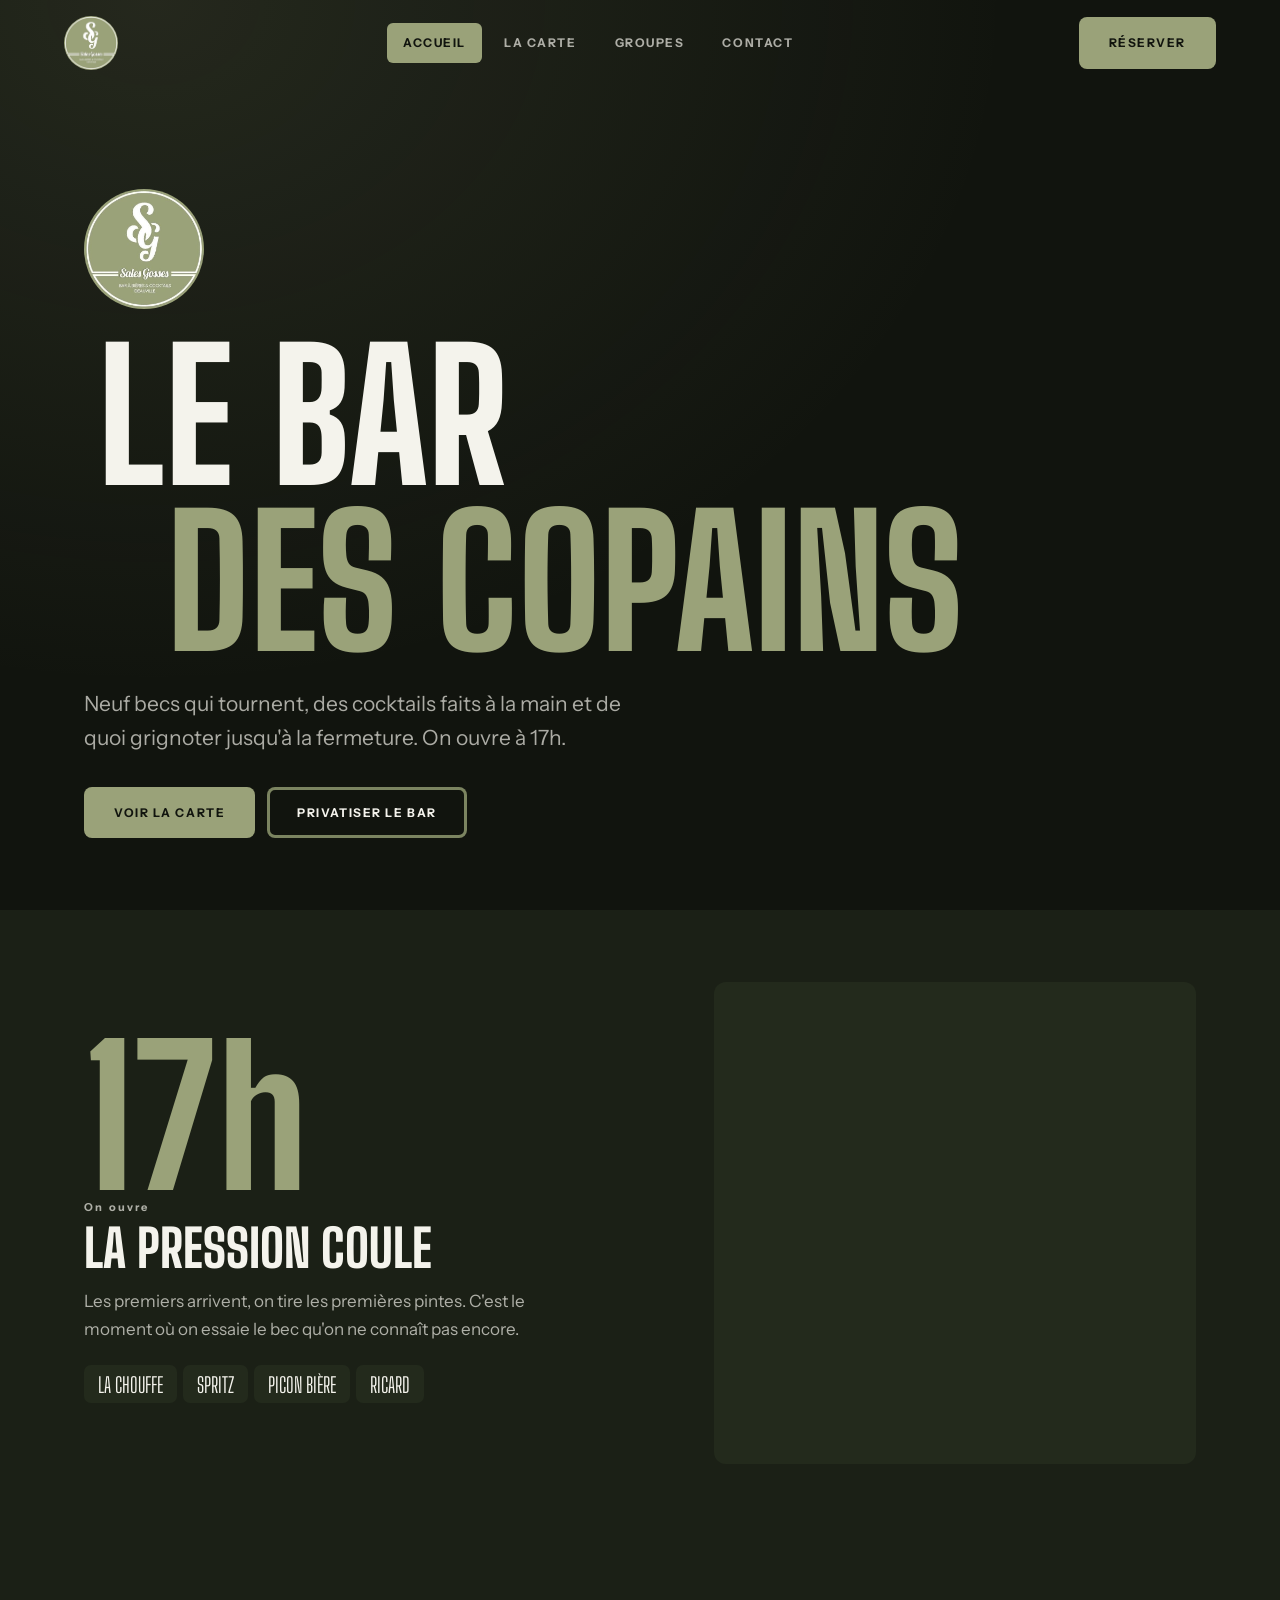
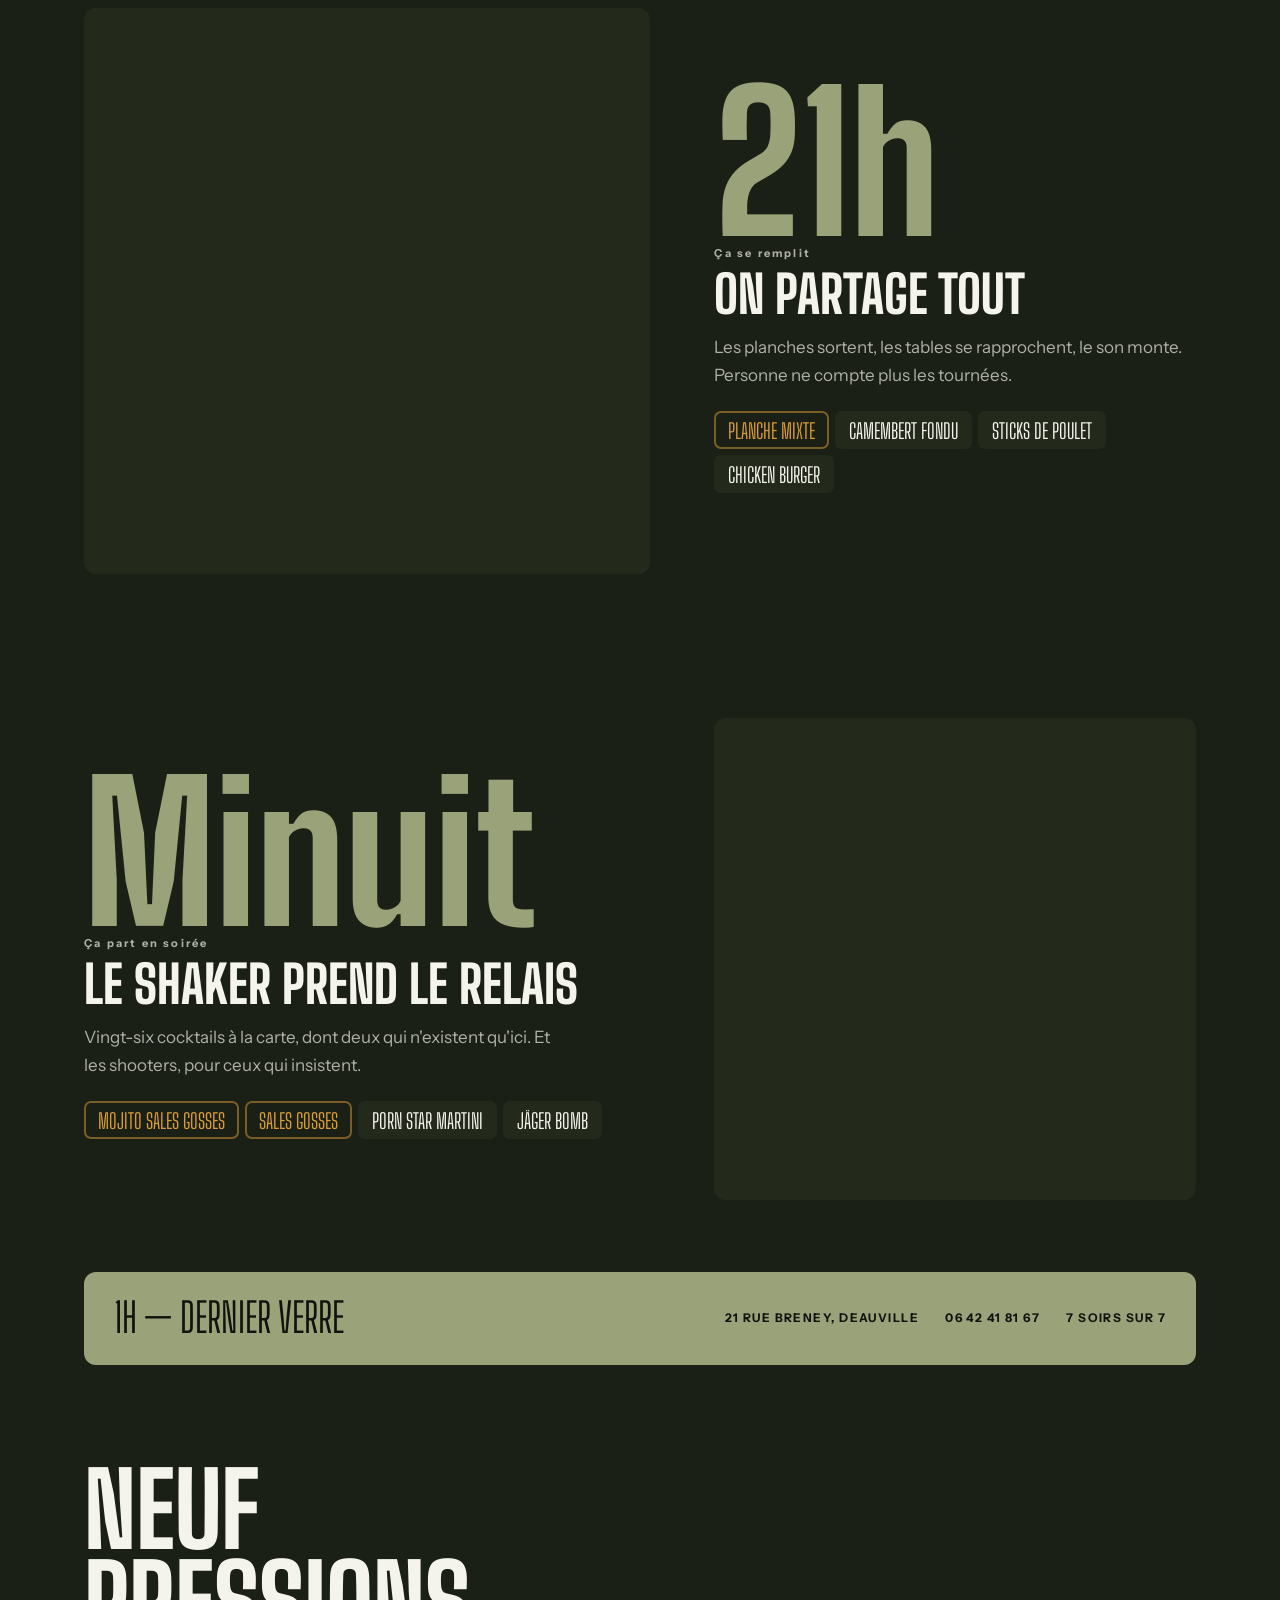
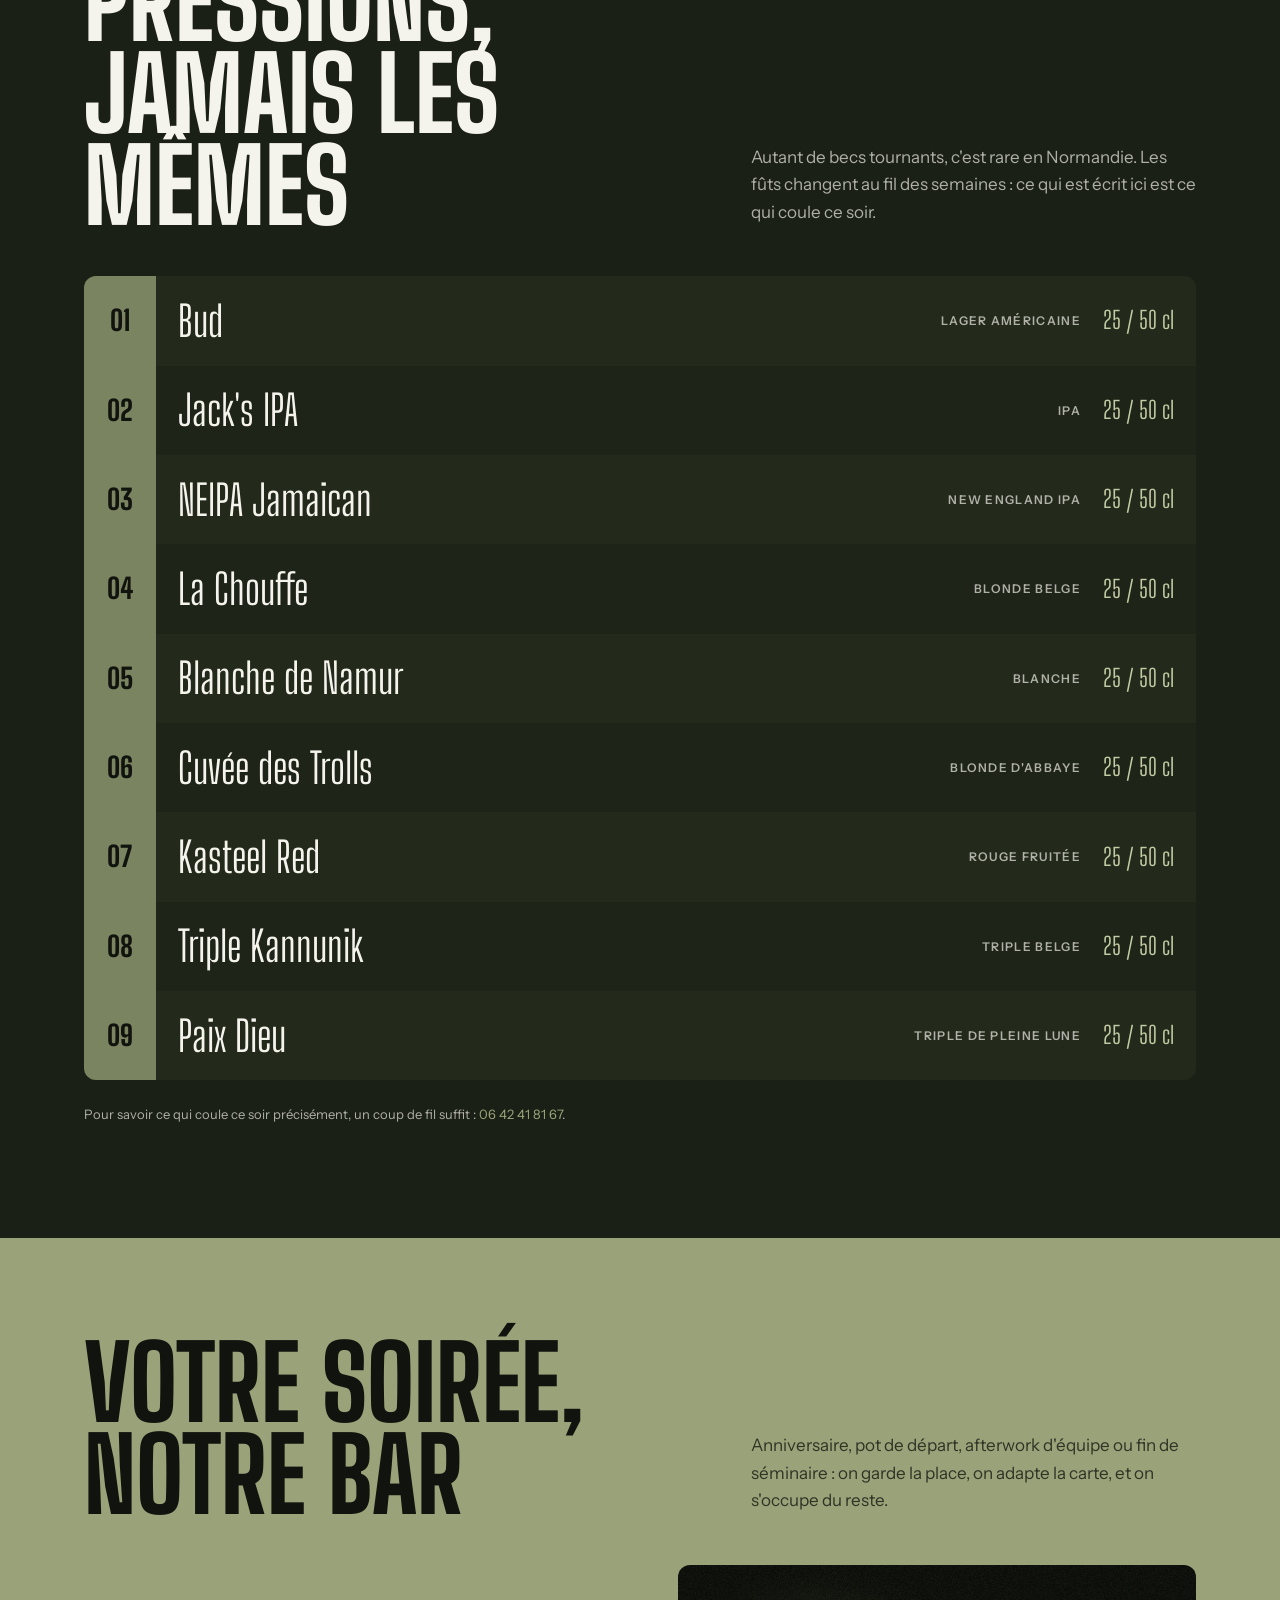
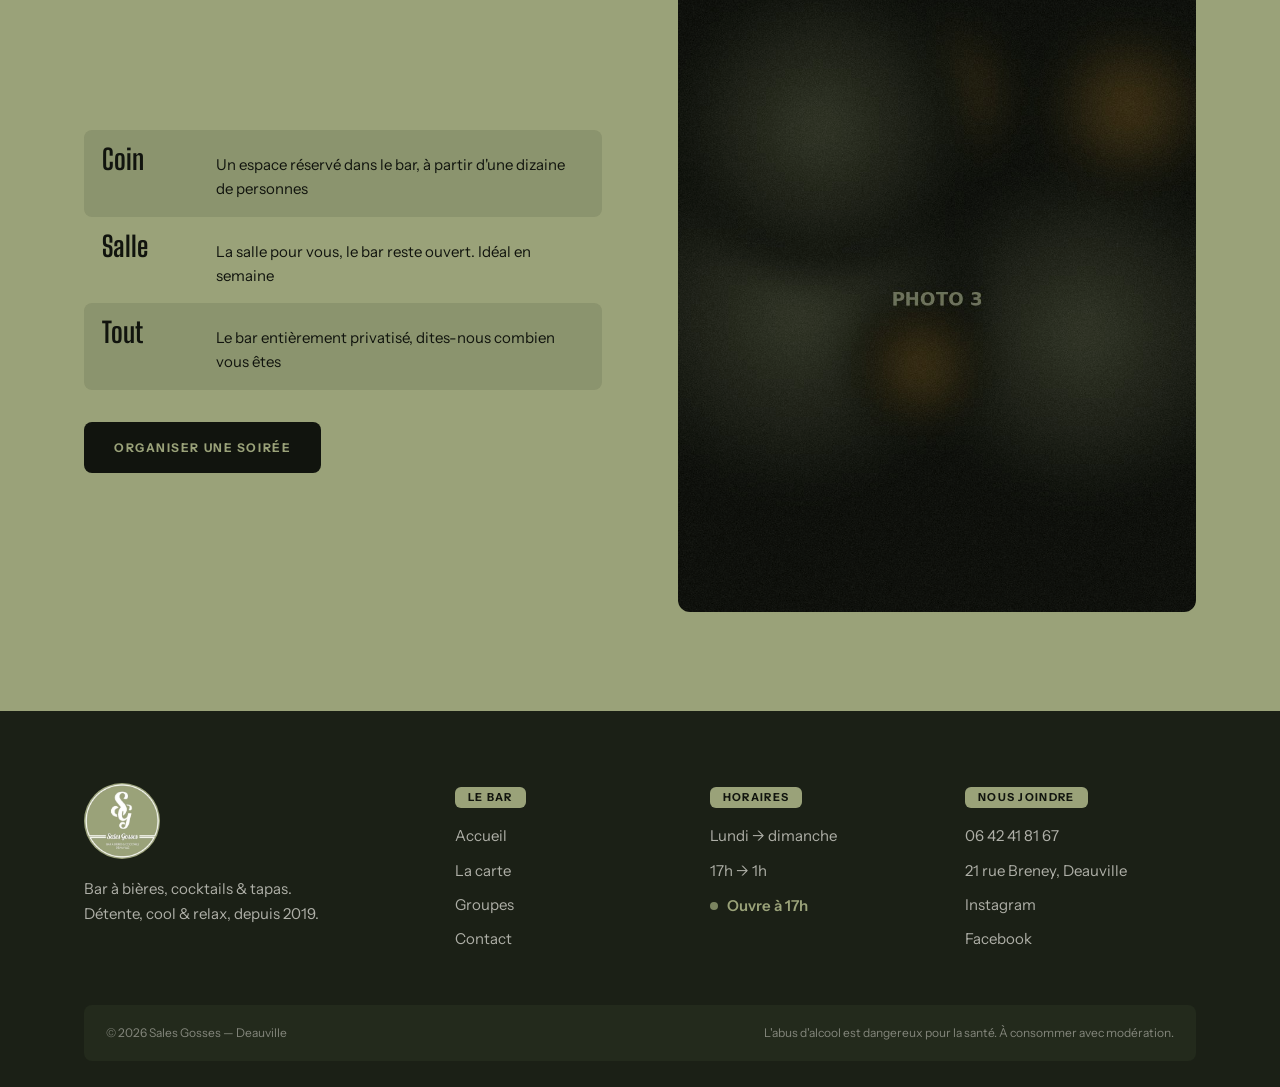
==== commit f3a65b43: "Accueil : structure en moments de la nuit" ====
--- a/index.html
+++ b/index.html
@@ -74,47 +74,95 @@
     </section>
 
     <!-- ==================================================================
-         Le triptyque — trois écrans, comme derrière un comptoir.
-         Fichiers : assets/video/hero-1.mp4, hero-2.mp4, hero-3.mp4
-         Images d'attente : assets/img/hero-1.jpg, hero-2.jpg, hero-3.jpg
+         LA NUIT — l'ossature de la page
+         Un bar du soir se raconte dans l'ordre où il se vit.
+         Chaque moment accueille une vidéo à son format carré natif.
+         Vidéos : assets/video/hero-1.mp4, hero-2.mp4, hero-3.mp4
          ================================================================== -->
-    <section class="vitrine" aria-label="Le bar en images">
-
-      <figure class="ecran">
-        <video src="assets/video/hero-2.mp4"
-               poster="assets/img/hero-2.jpg"
-               autoplay muted loop playsinline preload="none"
-               aria-label="Le bar en images"></video>
-        <figcaption><b>01</b> Au comptoir</figcaption>
-      </figure>
-
-      <figure class="ecran">
-        <video src="assets/video/hero-3.mp4"
-               poster="assets/img/hero-3.jpg"
-               autoplay muted loop playsinline preload="none"
-               aria-label="Le bar en images"></video>
-        <figcaption><b>02</b> En salle</figcaption>
-      </figure>
-
-      <figure class="ecran">
-        <video src="assets/video/hero-1.mp4"
-               poster="assets/img/hero-1.jpg"
-               autoplay muted loop playsinline preload="none"
-               aria-label="Le bar en images"></video>
-        <figcaption><b>03</b> Côté cocktails</figcaption>
-      </figure>
-
-    </section>
-
-    <!-- ==================================================================
-         Barre pratique : sobre, sur une seule ligne
-         ================================================================== -->
-    <section class="pratique" aria-label="Informations pratiques">
-      <div class="contenant pratique__piste">
-        <span><a href="https://maps.google.com/?q=21+Rue+Breney,+14800+Deauville" target="_blank" rel="noopener"><strong>21 rue Breney</strong>, Deauville</a></span>
-        <span>Tous les soirs <strong>17h → 1h</strong></span>
-        <span><a href="tel:+33642418167"><strong>06 42 41 81 67</strong></a></span>
-        <span class="pastille" data-pastille data-etat="ferme">Horaires</span>
+    <section class="nuit">
+      <div class="contenant">
+
+        <article class="moment apparait">
+          <div>
+            <span class="moment__heure">17h<small>On ouvre</small></span>
+            <h2>La pression coule</h2>
+            <p>
+              Les premiers arrivent, on tire les premières pintes. C'est le moment
+              où on essaie le bec qu'on ne connaît pas encore.
+            </p>
+            <ul class="commande">
+              <li>La Chouffe</li>
+              <li>Spritz</li>
+              <li>Picon bière</li>
+              <li>Ricard</li>
+            </ul>
+          </div>
+
+          <figure class="moment__ecran">
+            <video src="assets/video/hero-2.mp4"
+                   poster="assets/img/hero-2.jpg"
+                   autoplay muted loop playsinline preload="none"
+                   aria-label="Le bar en début de soirée"></video>
+          </figure>
+        </article>
+
+        <article class="moment apparait">
+          <div>
+            <span class="moment__heure">21h<small>Ça se remplit</small></span>
+            <h2>On partage tout</h2>
+            <p>
+              Les planches sortent, les tables se rapprochent, le son monte.
+              Personne ne compte plus les tournées.
+            </p>
+            <ul class="commande">
+              <li data-maison>Planche mixte</li>
+              <li>Camembert fondu</li>
+              <li>Sticks de poulet</li>
+              <li>Chicken burger</li>
+            </ul>
+          </div>
+
+          <figure class="moment__ecran">
+            <video src="assets/video/hero-3.mp4"
+                   poster="assets/img/hero-3.jpg"
+                   autoplay muted loop playsinline preload="none"
+                   aria-label="Le bar en pleine soirée"></video>
+          </figure>
+        </article>
+
+        <article class="moment apparait">
+          <div>
+            <span class="moment__heure">Minuit<small>Ça part en soirée</small></span>
+            <h2>Le shaker prend le relais</h2>
+            <p>
+              Vingt-six cocktails à la carte, dont deux qui n'existent qu'ici.
+              Et les shooters, pour ceux qui insistent.
+            </p>
+            <ul class="commande">
+              <li data-maison>Mojito Sales Gosses</li>
+              <li data-maison>Sales Gosses</li>
+              <li>Porn Star Martini</li>
+              <li>Jäger Bomb</li>
+            </ul>
+          </div>
+
+          <figure class="moment__ecran">
+            <video src="assets/video/hero-1.mp4"
+                   poster="assets/img/hero-1.jpg"
+                   autoplay muted loop playsinline preload="none"
+                   aria-label="Le bar en fin de soirée"></video>
+          </figure>
+        </article>
+
+        <div class="derniere apparait">
+          <p>1h — dernier verre</p>
+          <div class="derniere__coord">
+            <a href="https://maps.google.com/?q=21+Rue+Breney,+14800+Deauville" target="_blank" rel="noopener">21 rue Breney, Deauville</a>
+            <a href="tel:+33642418167">06 42 41 81 67</a>
+            <span>7 soirs sur 7</span>
+          </div>
+        </div>
+
       </div>
     </section>
 
@@ -205,58 +253,6 @@
           Pour savoir ce qui coule ce soir précisément, un coup de fil suffit :
           <a href="tel:+33642418167" class="accent">06 42 41 81 67</a>.
         </p>
-
-      </div>
-    </section>
-
-    <!-- ==================================================================
-         Ce qu'on commande — extrait de la vraie carte
-         ================================================================== -->
-    <section class="section">
-      <div class="contenant">
-
-        <div class="drapeau apparait">
-          <h2>Ce qu'on<br>commande</h2>
-          <p>
-            Les habitués vont droit dessus. Le reste est sur la carte :
-            whiskies, rhums, gins, vins au verre et sans alcool.
-          </p>
-        </div>
-
-        <div class="selection apparait">
-
-          <div class="selection__pile">
-            <h3>Au shaker</h3>
-            <ul>
-              <li>Mojito Sales Gosses <em>Maison</em></li>
-              <li>Sales Gosses <em>Maison</em></li>
-              <li>Porn Star Martini</li>
-              <li>Moscow Mule</li>
-              <li>Piña Colada</li>
-              <li>Ti Punch</li>
-              <li>Spritz</li>
-            </ul>
-          </div>
-
-          <div class="selection__pile">
-            <h3>Sur la planche</h3>
-            <ul>
-              <li>Planche mixte <em>Maison</em></li>
-              <li>Camembert fondu</li>
-              <li>Sticks de poulet</li>
-              <li>Sticks de mozzarella</li>
-              <li>Croque-monsieur</li>
-              <li>Chicken burger</li>
-              <li>Guacamole</li>
-            </ul>
-          </div>
-
-          <div class="selection__fin">
-            <p>Et cent-vingt autres lignes</p>
-            <a class="bouton" href="carte.html">Voir la carte</a>
-          </div>
-
-        </div>
 
       </div>
     </section>
--- a/assets/css/style.css
+++ b/assets/css/style.css
@@ -809,13 +809,11 @@
 /* ==========================================================================
    18. PAGE D'ACCUEIL — composants propres
 
-   On évite ici trois automatismes : la rangée de pastilles sous le hero,
-   la grille de cartes à gros chiffres, et le triptyque
-   étiquette / titre / chapo répété à l'identique dans chaque section.
-   La page raconte le bar avec le contenu réel de sa carte.
+   On évite ici trois automatismes : la vidéo plein écran en fond de hero,
+   la grille de cartes à gros chiffres, et le motif étiquette / titre / chapo
+   répété à l'identique dans chaque section.
    ========================================================================== */
 
-/* --- La bande d'adresse : un bandeau plein sous le hero, pas des pastilles --- */
 
 
 /* --- Titre en drapeau : le sous-titre se cale contre le grand titre --- */
@@ -850,140 +848,180 @@
    à côte, à leur taille native. Le format dicte la mise en page.
    ========================================================================== */
 
-.vitrine {
+
+
+/* Le numéro d'écran, en bas à gauche, comme une voie de régie */
+
+/* --- Barre pratique : une ligne sobre, pas un aplat criard --- */
+
+/* --- Extrait de carte : deux colonnes éditoriales --- */
+
+
+
+@media (max-width: 900px) {
+}
+@media (max-width: 620px) {
+}
+
+/* ==========================================================================
+   20. LA NUIT — le squelette de la page d'accueil
+
+   Un bar du soir se raconte dans l'ordre où il se vit : on ouvre, ça se
+   remplit, on ferme. Les heures ne décorent pas la page, elles la structurent,
+   et chaque moment accueille une des trois vidéos à son format carré natif.
+   ========================================================================== */
+
+.nuit { background: var(--nuit-haut); }
+
+.moment {
   display: grid;
-  grid-template-columns: repeat(3, 1fr);
-  gap: 4px;
-  background: var(--nuit);
-}
-
-.ecran {
+  grid-template-columns: minmax(0, 1fr) minmax(0, 0.85fr);
+  align-items: center;
+  gap: clamp(28px, 5vw, 72px);
+  padding-block: clamp(52px, 8vh, 96px);
+}
+/* On alterne le côté de l'écran : la page respire au lieu de défiler droit */
+.moment:nth-child(even) .moment__ecran { order: -1; }
+
+.moment__heure {
+  display: block;
+  font-family: var(--enseigne);
+  font-size: clamp(76px, 15vw, 190px);
+  font-weight: 800;
+  line-height: 0.78;
+  color: var(--sauge);
+  margin-bottom: 14px;
+}
+.moment__heure small {
+  display: block;
+  margin-top: 12px;
+  font-family: var(--texte);
+  font-size: 11px;
+  font-weight: 700;
+  letter-spacing: 0.2em;
+  color: var(--craie-doux);
+}
+
+.moment h2 {
+  font-size: clamp(30px, 4.2vw, 52px);
+  margin-bottom: 16px;
+}
+.moment p {
+  font-size: 17px;
+  color: var(--craie-doux);
+  max-width: 44ch;
+}
+
+/* Ce qu'on commande à cette heure-là : de vrais noms de la carte */
+.commande {
+  list-style: none;
+  margin: 22px 0 0;
+  padding: 0;
+  display: flex;
+  flex-wrap: wrap;
+  gap: 6px;
+}
+.commande li {
+  padding: 9px 14px 8px;
+  background: var(--nuit-bloc);
+  border-radius: 7px;
+  font-family: var(--enseigne);
+  font-size: 21px;
+  text-transform: uppercase;
+  line-height: 1;
+  transition: background var(--transition), color var(--transition);
+}
+.commande li:hover { background: var(--sauge); color: var(--nuit); }
+.commande li[data-maison] {
+  background: transparent;
+  box-shadow: inset 0 0 0 2px rgba(217, 155, 52, 0.5);
+  color: var(--ambre);
+}
+.commande li[data-maison]:hover { background: var(--ambre); color: var(--nuit); }
+
+/* L'écran : la vidéo à son format carré, sans étirement */
+.moment__ecran {
   position: relative;
   margin: 0;
   aspect-ratio: 1 / 1;
   overflow: hidden;
+  border-radius: var(--rayon);
   background: var(--nuit-bloc);
 }
-.ecran video {
+.moment__ecran video {
   width: 100%;
   height: 100%;
   object-fit: cover;
-  filter: saturate(0.88) brightness(0.78);
+  filter: saturate(0.9) brightness(0.82);
   transition: filter var(--transition), transform 0.9s cubic-bezier(0.22, 1, 0.36, 1);
 }
-.ecran:hover video { filter: none; transform: scale(1.04); }
-
-/* Le numéro d'écran, en bas à gauche, comme une voie de régie */
-.ecran figcaption {
-  position: absolute;
-  left: 0;
-  bottom: 0;
-  display: flex;
-  align-items: center;
-  gap: 12px;
-  padding: 12px 18px 12px 14px;
-  background: var(--nuit);
-  color: var(--craie);
-  font-size: 11px;
-  font-weight: 700;
-  letter-spacing: 0.14em;
-  text-transform: uppercase;
-}
-.ecran figcaption b {
-  font-family: var(--enseigne);
-  font-size: 22px;
-  font-weight: 800;
-  color: var(--sauge);
-  letter-spacing: 0;
-}
-
-/* --- Barre pratique : une ligne sobre, pas un aplat criard --- */
-.pratique {
-  background: var(--nuit-bloc);
-}
-.pratique__piste {
-  display: flex;
-  flex-wrap: wrap;
-  align-items: center;
-  gap: 10px 36px;
-  padding-block: 18px;
-  font-size: 12px;
-  font-weight: 600;
-  letter-spacing: 0.13em;
-  text-transform: uppercase;
-  color: var(--craie-doux);
-}
-.pratique strong { color: var(--craie); font-weight: 700; }
-.pratique a:hover { color: var(--sauge); }
-.pratique .pastille { margin-left: auto; color: var(--sauge); }
-
-/* --- Extrait de carte : deux colonnes éditoriales --- */
-.selection {
-  display: grid;
-  grid-template-columns: repeat(2, 1fr);
-  gap: 4px;
-  margin-top: 40px;
-}
-.selection__pile { padding: 30px 28px 32px; background: var(--nuit-bloc); }
-.selection__pile:nth-child(2) { background: rgba(35, 42, 28, 0.5); }
-
-.selection h3 {
-  margin-bottom: 20px;
-  font-size: 12px;
-  font-family: var(--texte);
-  font-weight: 700;
-  letter-spacing: 0.16em;
-  color: var(--sauge);
-}
-.selection ul { list-style: none; margin: 0; padding: 0; }
-.selection li {
-  display: flex;
-  align-items: baseline;
-  gap: 12px;
-  font-family: var(--enseigne);
-  font-size: clamp(24px, 2.4vw, 34px);
-  line-height: 1.2;
-  text-transform: uppercase;
-  transition: color var(--transition);
-}
-.selection li:hover { color: var(--sauge); }
-.selection li em {
-  font-family: var(--texte);
-  font-style: normal;
-  font-size: 10px;
-  font-weight: 700;
-  letter-spacing: 0.14em;
-  color: var(--ambre);
-}
-
-.selection__fin {
-  grid-column: 1 / -1;
+.moment__ecran:hover video { filter: none; transform: scale(1.03); }
+
+/* --- La dernière ligne de la nuit : fermeture et coordonnées --- */
+.derniere {
   display: flex;
   flex-wrap: wrap;
   align-items: center;
   justify-content: space-between;
-  gap: 16px;
-  padding: 24px 28px;
+  gap: 18px 32px;
+  padding: 26px 30px;
   background: var(--sauge);
   color: var(--nuit);
-}
-.selection__fin p {
+  border-radius: var(--rayon);
+}
+.derniere p {
   margin: 0;
   font-family: var(--enseigne);
-  font-size: clamp(24px, 2.6vw, 36px);
-  text-transform: uppercase;
-}
-.selection__fin .bouton { background: var(--nuit); color: var(--sauge); }
-.selection__fin .bouton:hover { background: #05070B; }
+  font-size: clamp(26px, 3.2vw, 44px);
+  text-transform: uppercase;
+  line-height: 1;
+}
+.derniere__coord {
+  display: flex;
+  flex-wrap: wrap;
+  gap: 6px 26px;
+  font-size: 12px;
+  font-weight: 700;
+  letter-spacing: 0.12em;
+  text-transform: uppercase;
+}
+.derniere__coord a:hover { text-decoration: underline; text-underline-offset: 4px; }
 
 @media (max-width: 900px) {
-  .vitrine { grid-template-columns: 1fr 1fr; }
-  .vitrine .ecran:last-child { grid-column: 1 / -1; aspect-ratio: 16 / 10; }
-  .selection { grid-template-columns: 1fr; }
-  .pratique .pastille { margin-left: 0; }
+  .moment { grid-template-columns: 1fr; }
+  .moment:nth-child(even) .moment__ecran { order: 0; }
+  .moment__ecran { max-width: 520px; }
 }
 @media (max-width: 620px) {
-  .vitrine { grid-template-columns: 1fr; }
-  .vitrine .ecran:last-child { aspect-ratio: 1 / 1; }
-  .pratique__piste { gap: 10px 22px; font-size: 11px; }
-}
+  .commande li { font-size: 18px; padding: 8px 12px 7px; }
+}
+
+/* --------------------------------------------------------------------------
+   21. Pastille d'état — « ouvert maintenant » / « ouvre à 17h »
+   Calculée en JavaScript à partir des horaires du bar.
+   -------------------------------------------------------------------------- */
+.pastille {
+  display: inline-flex;
+  align-items: center;
+  gap: 9px;
+  color: var(--sauge);
+  font-weight: 600;
+}
+.pastille::before {
+  content: "";
+  width: 8px;
+  height: 8px;
+  border-radius: 50%;
+  background: var(--ambre);
+  animation: pulsation 2.4s infinite;
+}
+.pastille[data-etat="ferme"]::before {
+  background: var(--sauge-fonce);
+  animation: none;
+}
+
+@keyframes pulsation {
+  0%   { box-shadow: 0 0 0 0 rgba(217, 155, 52, 0.5); }
+  70%  { box-shadow: 0 0 0 10px rgba(217, 155, 52, 0); }
+  100% { box-shadow: 0 0 0 0 rgba(217, 155, 52, 0); }
+}
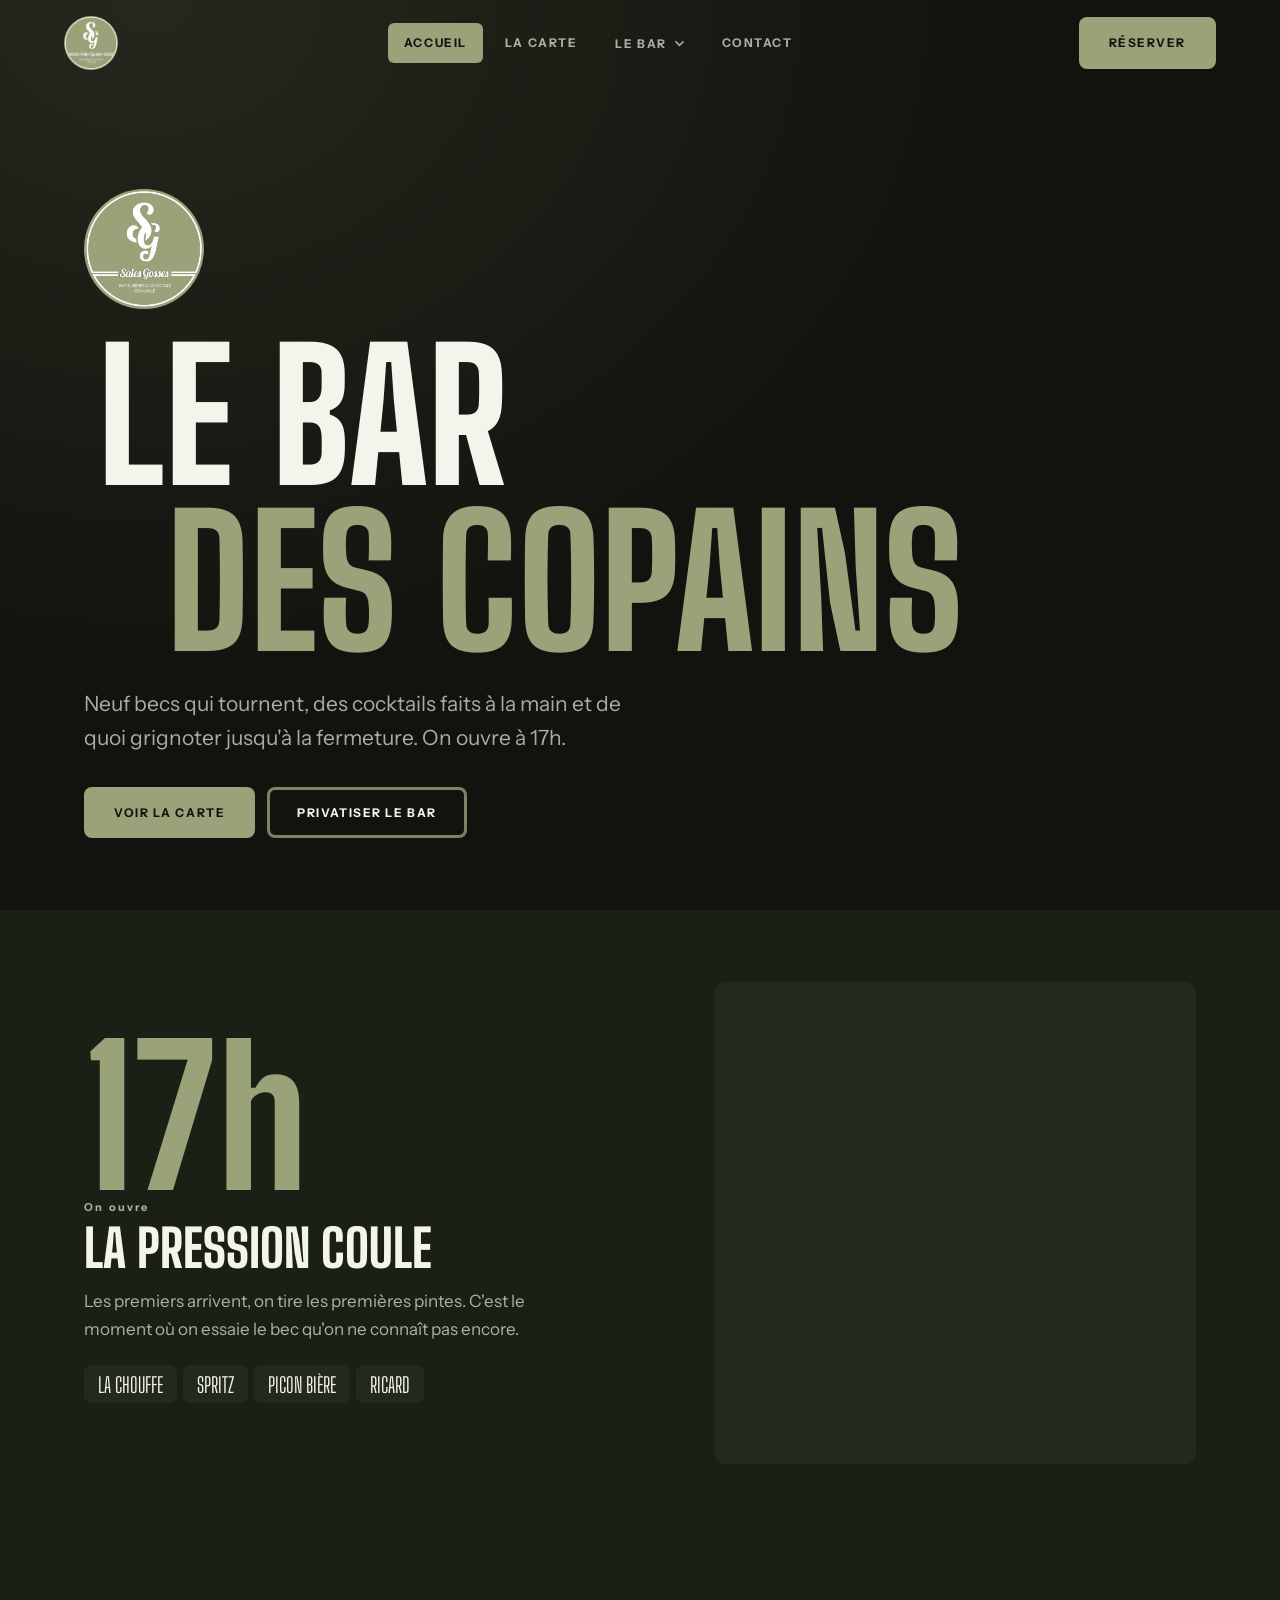
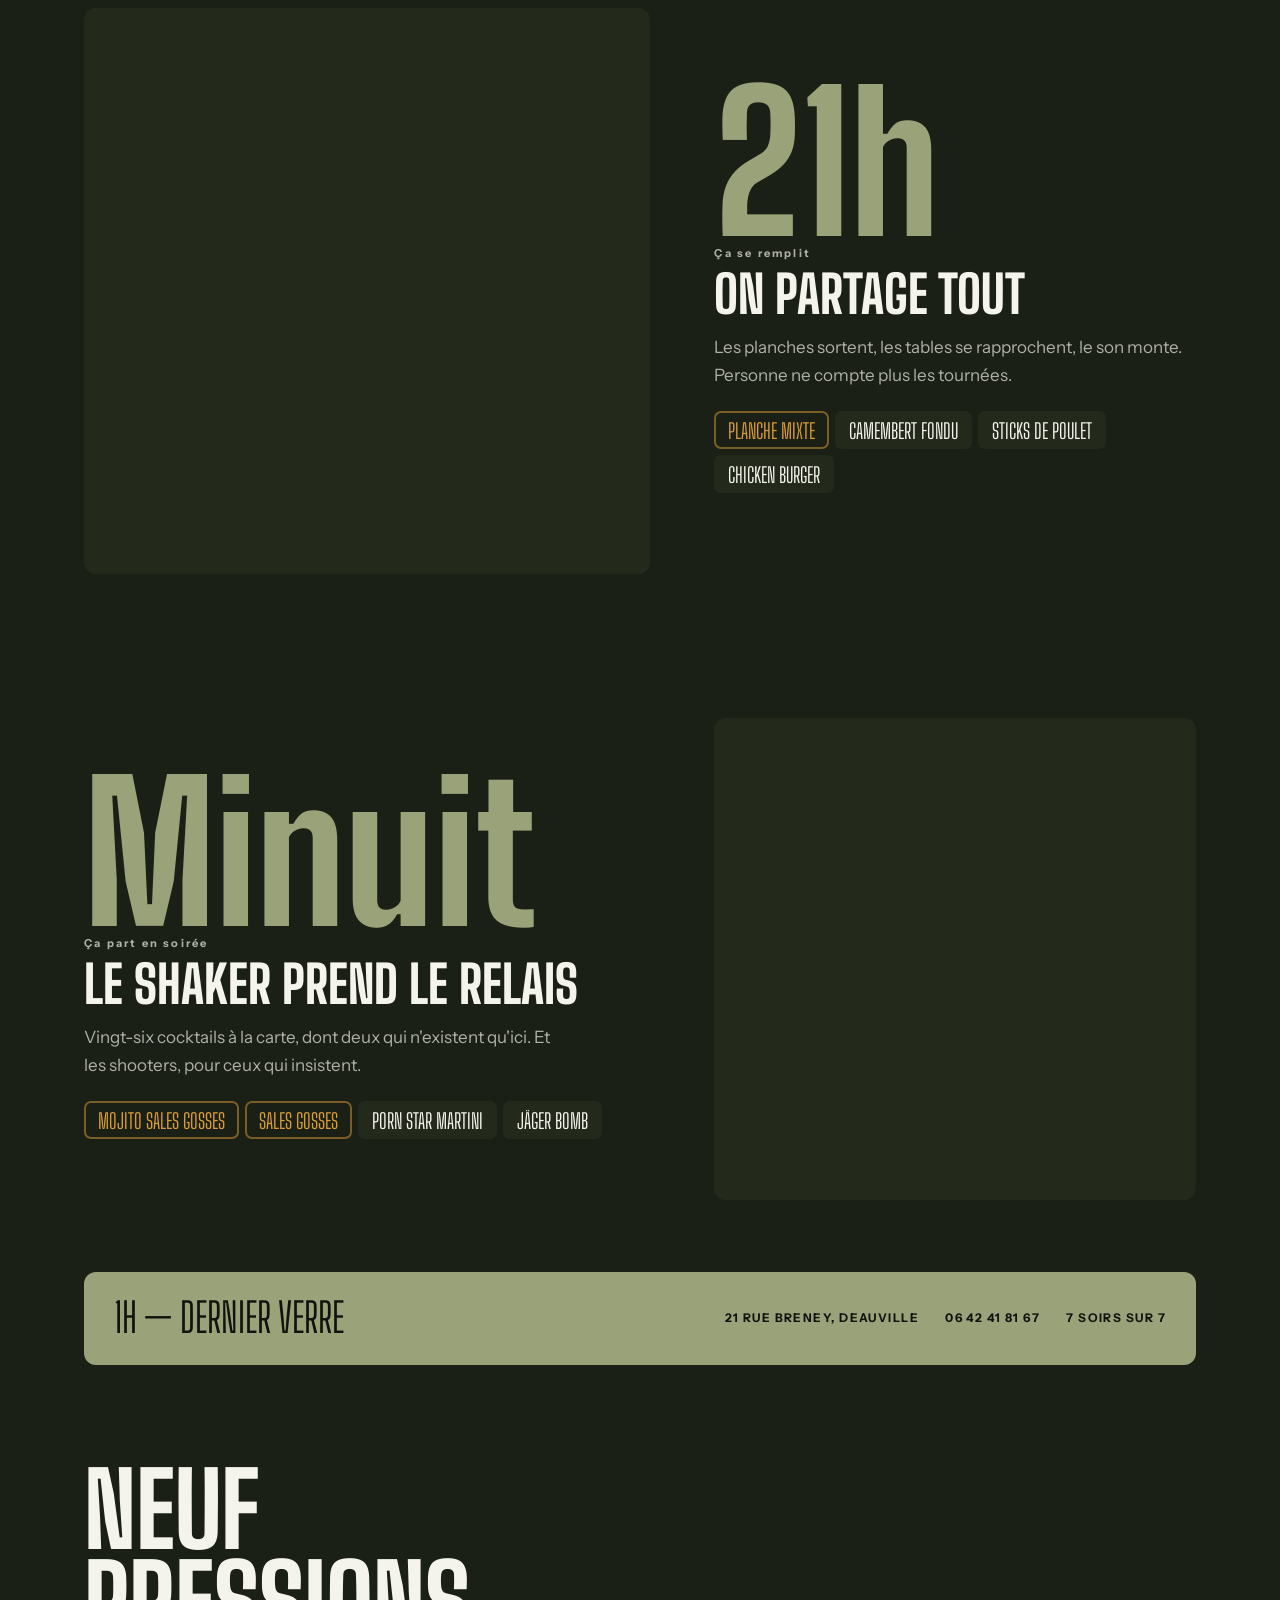
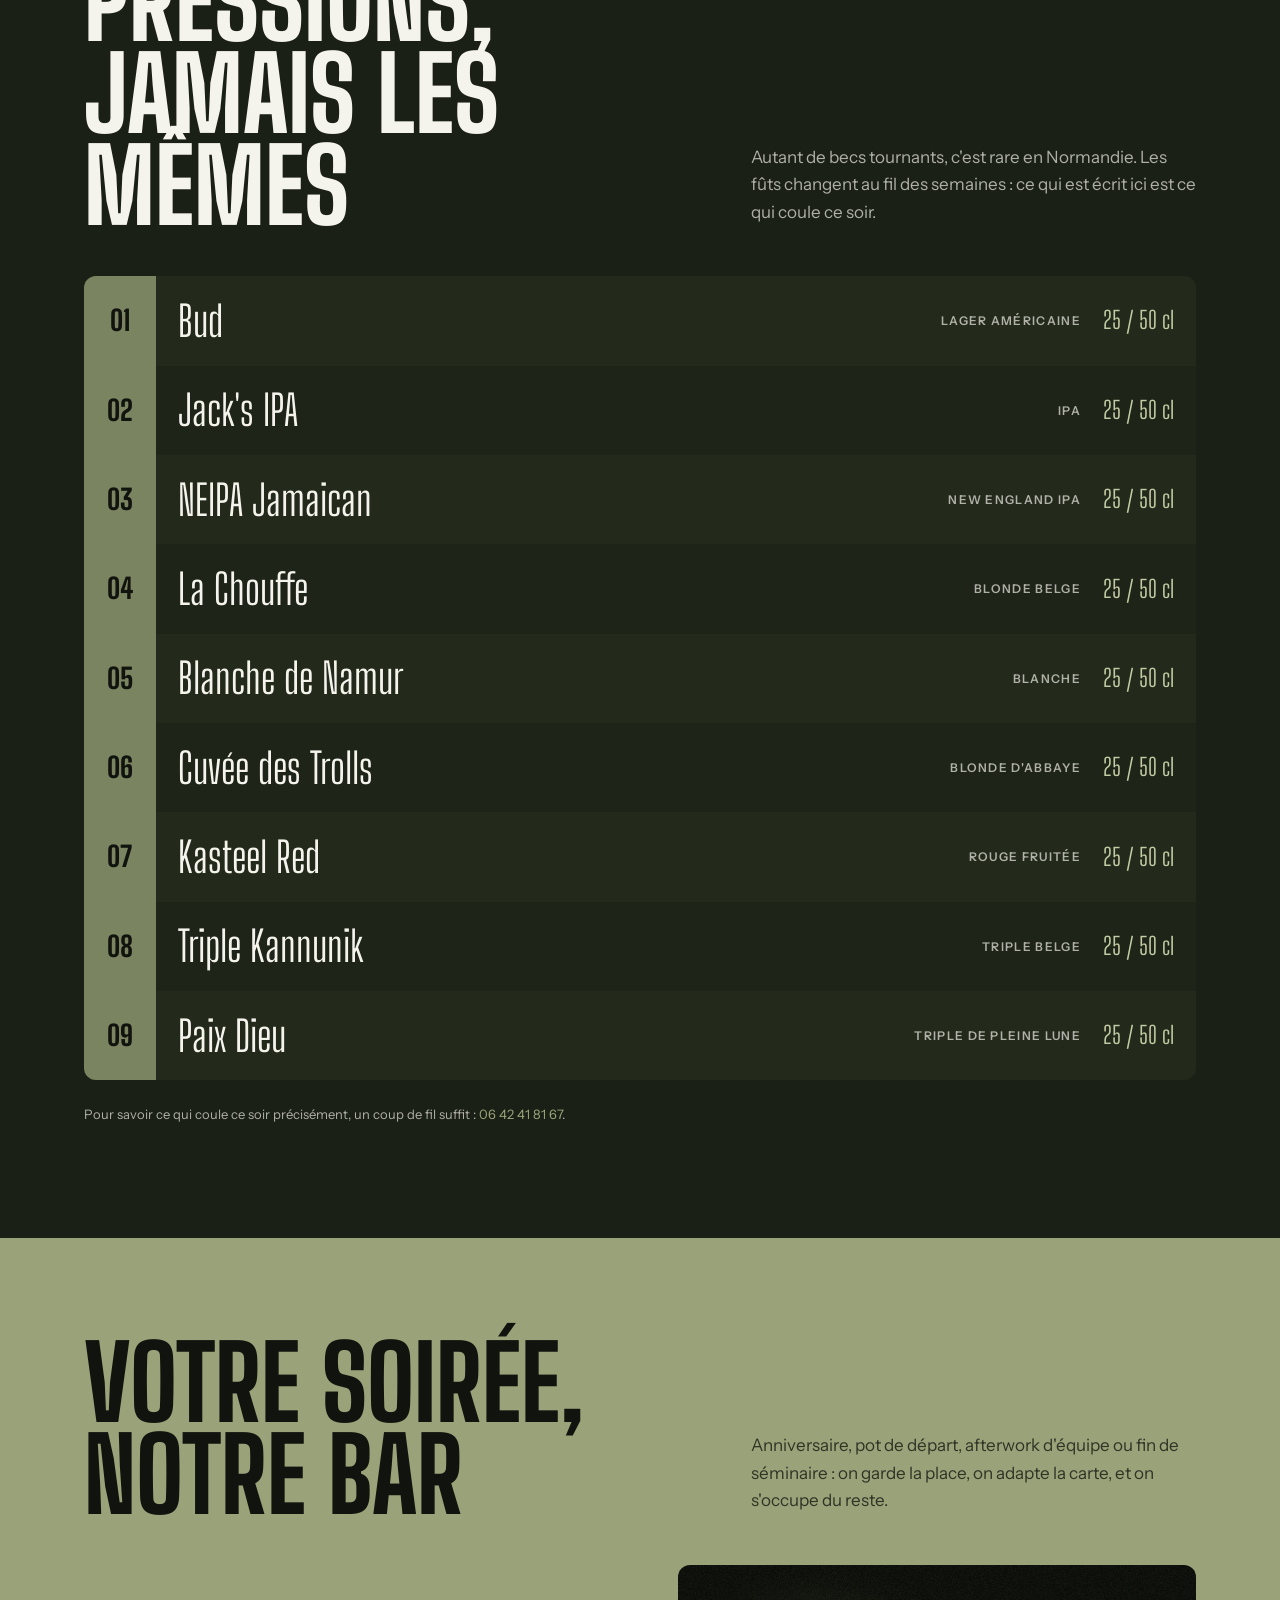
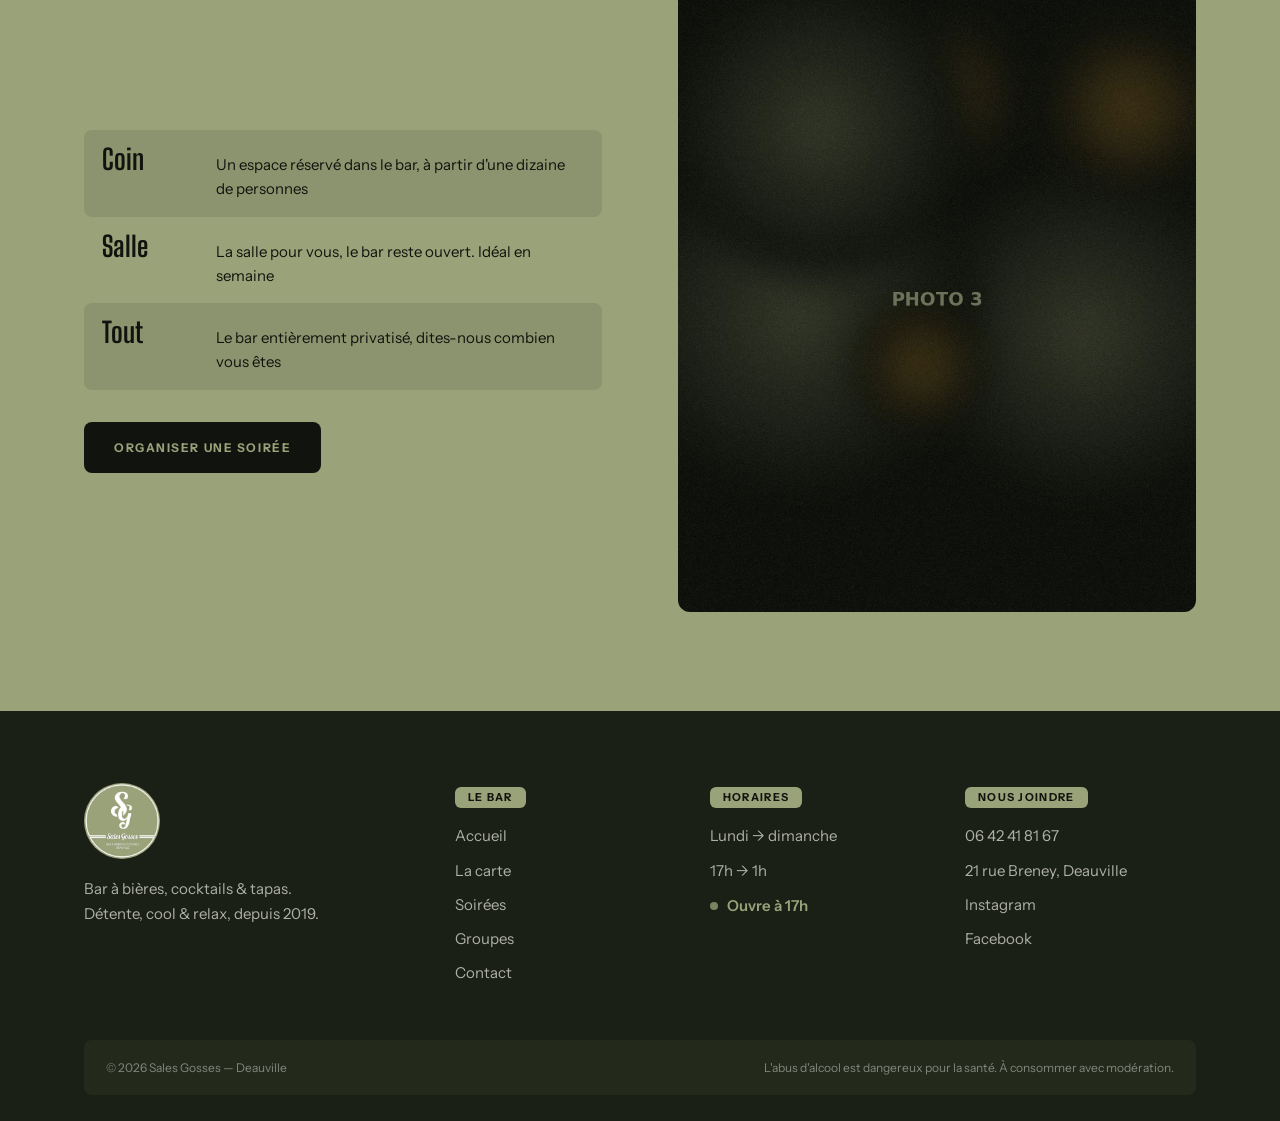
==== commit fa9d6471: "Page Soirees et menu deroulant" ====
--- a/index.html
+++ b/index.html
@@ -32,7 +32,16 @@
     <nav class="nav" id="nav" aria-label="Navigation principale">
       <a href="index.html" aria-current="page">Accueil</a>
       <a href="carte.html">La carte</a>
-      <a href="groupes.html">Groupes</a>
+      <div class="nav__groupe" data-groupe>
+        <button class="nav__bouton" type="button" aria-expanded="false" aria-controls="tiroir-bar">
+          Le bar
+          <svg viewBox="0 0 10 6" fill="none" aria-hidden="true"><path d="M1 1l4 4 4-4" stroke="currentColor" stroke-width="1.8" stroke-linecap="round"/></svg>
+        </button>
+        <ul class="nav__tiroir" id="tiroir-bar">
+          <li><a href="soirees.html">Soirées</a></li>
+          <li><a href="groupes.html">Groupes</a></li>
+        </ul>
+      </div>
       <a href="contact.html">Contact</a>
     </nav>
 
@@ -312,6 +321,7 @@
           <ul>
             <li><a href="index.html">Accueil</a></li>
             <li><a href="carte.html">La carte</a></li>
+            <li><a href="soirees.html">Soirées</a></li>
             <li><a href="groupes.html">Groupes</a></li>
             <li><a href="contact.html">Contact</a></li>
           </ul>
--- a/assets/css/style.css
+++ b/assets/css/style.css
@@ -1025,3 +1025,365 @@
   70%  { box-shadow: 0 0 0 10px rgba(217, 155, 52, 0); }
   100% { box-shadow: 0 0 0 0 rgba(217, 155, 52, 0); }
 }
+
+/* ==========================================================================
+   22. MENU DÉROULANT
+   ========================================================================== */
+
+.nav__groupe { position: relative; }
+
+.nav__bouton {
+  display: inline-flex;
+  align-items: center;
+  gap: 8px;
+  padding: 10px 16px;
+  background: none;
+  border: 0;
+  border-radius: 6px;
+  font-family: var(--texte);
+  font-size: 12px;
+  font-weight: 700;
+  letter-spacing: 0.13em;
+  text-transform: uppercase;
+  color: var(--craie-doux);
+  cursor: pointer;
+  transition: color var(--transition), background var(--transition);
+}
+.nav__bouton:hover,
+.nav__bouton[aria-expanded="true"] { color: var(--craie); background: var(--nuit-bloc); }
+.nav__groupe--actif .nav__bouton { background: var(--sauge); color: var(--nuit); }
+
+/* Le chevron pivote quand le menu s'ouvre */
+.nav__bouton svg { width: 9px; height: 9px; transition: transform var(--transition); }
+.nav__bouton[aria-expanded="true"] svg { transform: rotate(180deg); }
+
+.nav__tiroir {
+  position: absolute;
+  top: calc(100% + 8px);
+  left: 0;
+  min-width: 210px;
+  padding: 6px;
+  margin: 0;
+  list-style: none;
+  background: var(--nuit-bloc);
+  border-radius: 10px;
+  box-shadow: 0 18px 40px rgba(0, 0, 0, 0.55);
+  opacity: 0;
+  visibility: hidden;
+  transform: translateY(-6px);
+  transition: opacity var(--transition), transform var(--transition), visibility var(--transition);
+}
+.nav__groupe[data-ouvert="true"] .nav__tiroir {
+  opacity: 1;
+  visibility: visible;
+  transform: none;
+}
+
+.nav__tiroir a {
+  display: block;
+  padding: 11px 14px;
+  border-radius: 7px;
+  letter-spacing: 0.1em;
+}
+.nav__tiroir a:hover { background: var(--sauge); color: var(--nuit); }
+
+@media (max-width: 900px) {
+  .nav__groupe { width: 100%; text-align: center; }
+  .nav__bouton { font-size: 22px; letter-spacing: 0.08em; padding: 14px 26px; }
+
+  /* Sur mobile le tiroir se déplie dans le flux, sans superposition */
+  .nav__tiroir {
+    position: static;
+    min-width: 0;
+    background: none;
+    box-shadow: none;
+    display: none;
+    opacity: 1;
+    visibility: visible;
+    transform: none;
+  }
+  .nav__groupe[data-ouvert="true"] .nav__tiroir { display: block; }
+  .nav__tiroir a { font-size: 17px; color: var(--sauge); }
+}
+
+/* ==========================================================================
+   23. PAGE SOIRÉES — l'affiche
+
+   Rupture volontaire avec le reste du site. Là où les autres pages sont
+   sombres et émaillées, celle-ci est une affiche de bar imprimée : papier,
+   encre noire, vert en seconde encre, décalages d'impression.
+
+   Typographie : grotesque très grasse pour les titres, monospace pour les
+   dates et les mentions. Rien de commun avec le condensé du reste du site.
+
+   Tout est enfermé sous .affiche pour ne pas contaminer les autres pages.
+   ========================================================================== */
+
+.affiche {
+  --papier:      #EFEADC;
+  --papier-ombre:#E3DDCB;
+  --encre:       #14150F;
+  --encre-verte: #7C8A55;
+  --encre-rouge: #C4472F;
+
+  --titre: "Archivo Black", "Arial Black", Impact, sans-serif;
+  --mono:  "Space Mono", ui-monospace, "SFMono-Regular", Menlo, monospace;
+
+  background: var(--papier);
+  color: var(--encre);
+}
+
+/* Grain de papier : deux trames superposées, très discrètes */
+.affiche::before {
+  content: "";
+  position: fixed;
+  inset: 0;
+  z-index: 1;
+  pointer-events: none;
+  opacity: 0.5;
+  background-image:
+    repeating-linear-gradient(0deg, rgba(20, 21, 15, 0.035) 0 1px, transparent 1px 3px),
+    repeating-linear-gradient(90deg, rgba(20, 21, 15, 0.022) 0 1px, transparent 1px 4px);
+}
+.affiche > * { position: relative; z-index: 2; }
+
+/* --- En-tête : encre sur papier --- */
+.affiche .entete.est-collee {
+  background: var(--papier);
+  box-shadow: 0 8px 24px rgba(20, 21, 15, 0.14);
+}
+.affiche .nav a,
+.affiche .nav__bouton {
+  color: rgba(20, 21, 15, 0.62);
+  font-family: var(--mono);
+  font-weight: 700;
+}
+.affiche .nav a:hover,
+.affiche .nav__bouton:hover { color: var(--encre); background: var(--papier-ombre); }
+.affiche .nav a[aria-current="page"],
+.affiche .nav__groupe--actif .nav__bouton { background: var(--encre); color: var(--papier); }
+.affiche .nav__tiroir { background: var(--encre); }
+.affiche .nav__tiroir a { color: rgba(239, 234, 220, 0.72); }
+.affiche .nav__tiroir a:hover { background: var(--encre-verte); color: var(--papier); }
+.affiche .entete__action .bouton {
+  background: var(--encre-rouge);
+  color: var(--papier);
+  font-family: var(--mono);
+  border-radius: 0;
+}
+.affiche .entete__action .bouton:hover { background: var(--encre); }
+.affiche .burger { background: var(--papier-ombre); }
+.affiche .burger span { background: var(--encre); }
+
+@media (max-width: 900px) {
+  .affiche .nav { background: var(--papier); }
+  .affiche .nav__tiroir { background: none; }
+  .affiche .nav__tiroir a { color: var(--encre-verte); }
+}
+
+/* --- Le placard : le grand titre imprimé --- */
+.placard {
+  padding-block: clamp(126px, 20vh, 190px) clamp(40px, 6vh, 64px);
+  overflow: hidden;
+}
+.placard__date {
+  font-family: var(--mono);
+  font-size: 12px;
+  font-weight: 700;
+  letter-spacing: 0.06em;
+  text-transform: uppercase;
+  margin-bottom: 26px;
+  padding-bottom: 14px;
+  border-bottom: 2px solid var(--encre);
+  display: flex;
+  flex-wrap: wrap;
+  gap: 8px 28px;
+}
+.placard__date span:last-child { margin-left: auto; }
+
+.placard h1 {
+  font-family: var(--titre);
+  font-size: clamp(58px, 15.5vw, 210px);
+  font-weight: 400;
+  line-height: 0.82;
+  letter-spacing: -0.035em;
+  text-transform: uppercase;
+  margin: 0 0 24px;
+}
+/* Décalage d'impression : la seconde ligne glisse et change d'encre */
+.placard h1 .glisse {
+  display: block;
+  margin-left: clamp(0px, 9vw, 150px);
+  color: var(--encre-verte);
+}
+.placard h1 .creuse {
+  display: block;
+  color: transparent;
+  -webkit-text-stroke: 2px var(--encre);
+  text-stroke: 2px var(--encre);
+}
+
+.placard__mot {
+  font-family: var(--mono);
+  font-size: 15px;
+  line-height: 1.75;
+  max-width: 52ch;
+  margin: 0;
+}
+
+/* --- Les affiches de soirées --- */
+.programme { padding-block: clamp(40px, 6vh, 72px) clamp(64px, 10vh, 110px); }
+
+.soiree {
+  display: grid;
+  grid-template-columns: 128px minmax(0, 1fr) auto;
+  align-items: start;
+  gap: 28px;
+  padding: 30px 0;
+  border-top: 2px solid var(--encre);
+  transition: background var(--transition), padding-inline var(--transition);
+}
+.soiree:last-of-type { border-bottom: 2px solid var(--encre); }
+.soiree:hover { background: var(--papier-ombre); padding-inline: 18px; }
+
+.soiree__quand {
+  font-family: var(--mono);
+  font-size: 12px;
+  font-weight: 700;
+  line-height: 1.6;
+  text-transform: uppercase;
+}
+.soiree__quand b {
+  display: block;
+  font-family: var(--titre);
+  font-size: 34px;
+  font-weight: 400;
+  line-height: 0.9;
+  letter-spacing: -0.03em;
+  margin-bottom: 6px;
+}
+
+.soiree h2 {
+  font-family: var(--titre);
+  font-size: clamp(28px, 4.4vw, 54px);
+  font-weight: 400;
+  line-height: 0.95;
+  letter-spacing: -0.03em;
+  text-transform: uppercase;
+  margin: 0 0 10px;
+  color: var(--encre);
+}
+.soiree:hover h2 { color: var(--encre-rouge); }
+
+.soiree p {
+  font-family: var(--mono);
+  font-size: 14px;
+  line-height: 1.7;
+  max-width: 56ch;
+  margin: 0;
+}
+
+/* Le tampon : mention encadrée, légèrement de travers */
+.tampon {
+  align-self: center;
+  flex-shrink: 0;
+  padding: 9px 15px;
+  border: 2px solid var(--encre-rouge);
+  color: var(--encre-rouge);
+  font-family: var(--mono);
+  font-size: 11px;
+  font-weight: 700;
+  letter-spacing: 0.08em;
+  text-transform: uppercase;
+  white-space: nowrap;
+  transform: rotate(-3deg);
+}
+.tampon--vert { border-color: var(--encre-verte); color: var(--encre-verte); transform: rotate(2deg); }
+
+/* --- L'encart : bloc d'encre pleine --- */
+.encart-affiche {
+  display: grid;
+  grid-template-columns: minmax(0, 1fr) auto;
+  align-items: center;
+  gap: 28px;
+  padding: clamp(30px, 5vw, 52px);
+  background: var(--encre);
+  color: var(--papier);
+}
+.encart-affiche h2 {
+  font-family: var(--titre);
+  font-size: clamp(30px, 5vw, 62px);
+  font-weight: 400;
+  line-height: 0.92;
+  letter-spacing: -0.03em;
+  text-transform: uppercase;
+  margin: 0 0 14px;
+}
+.encart-affiche h2 em { font-style: normal; color: var(--encre-verte); }
+.encart-affiche p {
+  font-family: var(--mono);
+  font-size: 14px;
+  line-height: 1.7;
+  max-width: 50ch;
+  margin: 0;
+  color: rgba(239, 234, 220, 0.76);
+}
+.encart-affiche .bouton {
+  background: var(--encre-rouge);
+  color: var(--papier);
+  font-family: var(--mono);
+  border-radius: 0;
+  white-space: nowrap;
+}
+.encart-affiche .bouton:hover { background: var(--papier); color: var(--encre); }
+
+/* --- Le pied de l'affiche --- */
+.ourlet {
+  padding-block: clamp(48px, 7vh, 84px) 26px;
+  border-top: 2px solid var(--encre);
+}
+.ourlet__grille {
+  display: grid;
+  grid-template-columns: repeat(auto-fit, minmax(190px, 1fr));
+  gap: 32px 24px;
+  margin-bottom: 40px;
+}
+.ourlet h3 {
+  font-family: var(--mono);
+  font-size: 11px;
+  font-weight: 700;
+  letter-spacing: 0.14em;
+  text-transform: uppercase;
+  margin: 0 0 12px;
+  color: var(--encre-verte);
+}
+.ourlet ul { list-style: none; margin: 0; padding: 0; }
+.ourlet li {
+  font-family: var(--mono);
+  font-size: 14px;
+  line-height: 1.9;
+}
+.ourlet a:hover { color: var(--encre-rouge); text-decoration: underline; text-underline-offset: 3px; }
+.ourlet__logo { width: 78px; height: 78px; border-radius: 50%; margin-bottom: 14px; }
+.ourlet__bas {
+  display: flex;
+  flex-wrap: wrap;
+  justify-content: space-between;
+  gap: 10px;
+  padding-top: 20px;
+  border-top: 2px solid var(--encre);
+  font-family: var(--mono);
+  font-size: 11px;
+  text-transform: uppercase;
+}
+
+@media (max-width: 820px) {
+  .soiree { grid-template-columns: 1fr; gap: 14px; }
+  .tampon { justify-self: start; align-self: start; }
+  .encart-affiche { grid-template-columns: 1fr; }
+}
+@media (max-width: 620px) {
+  .placard__date { font-size: 10px; gap: 6px 16px; }
+  .placard__date span:last-child { margin-left: 0; }
+  .placard h1 .creuse { -webkit-text-stroke-width: 1.5px; }
+}
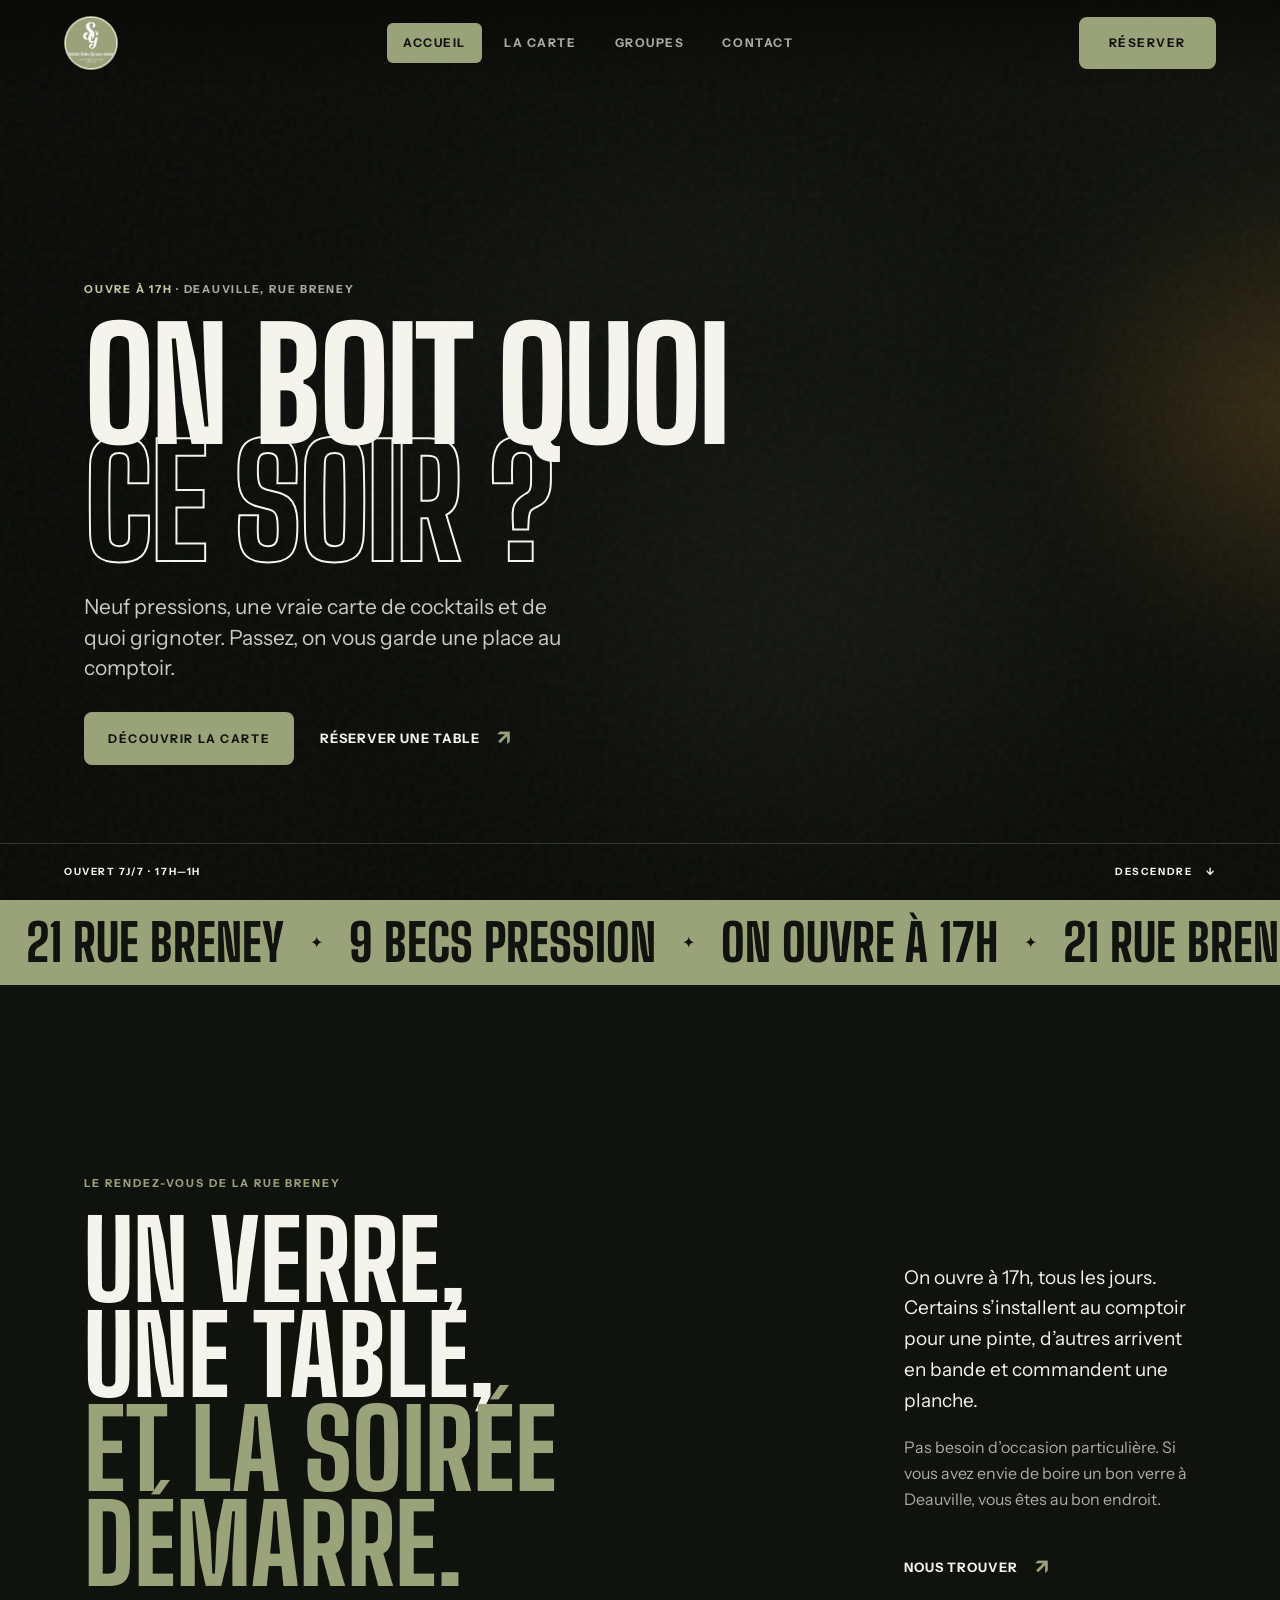
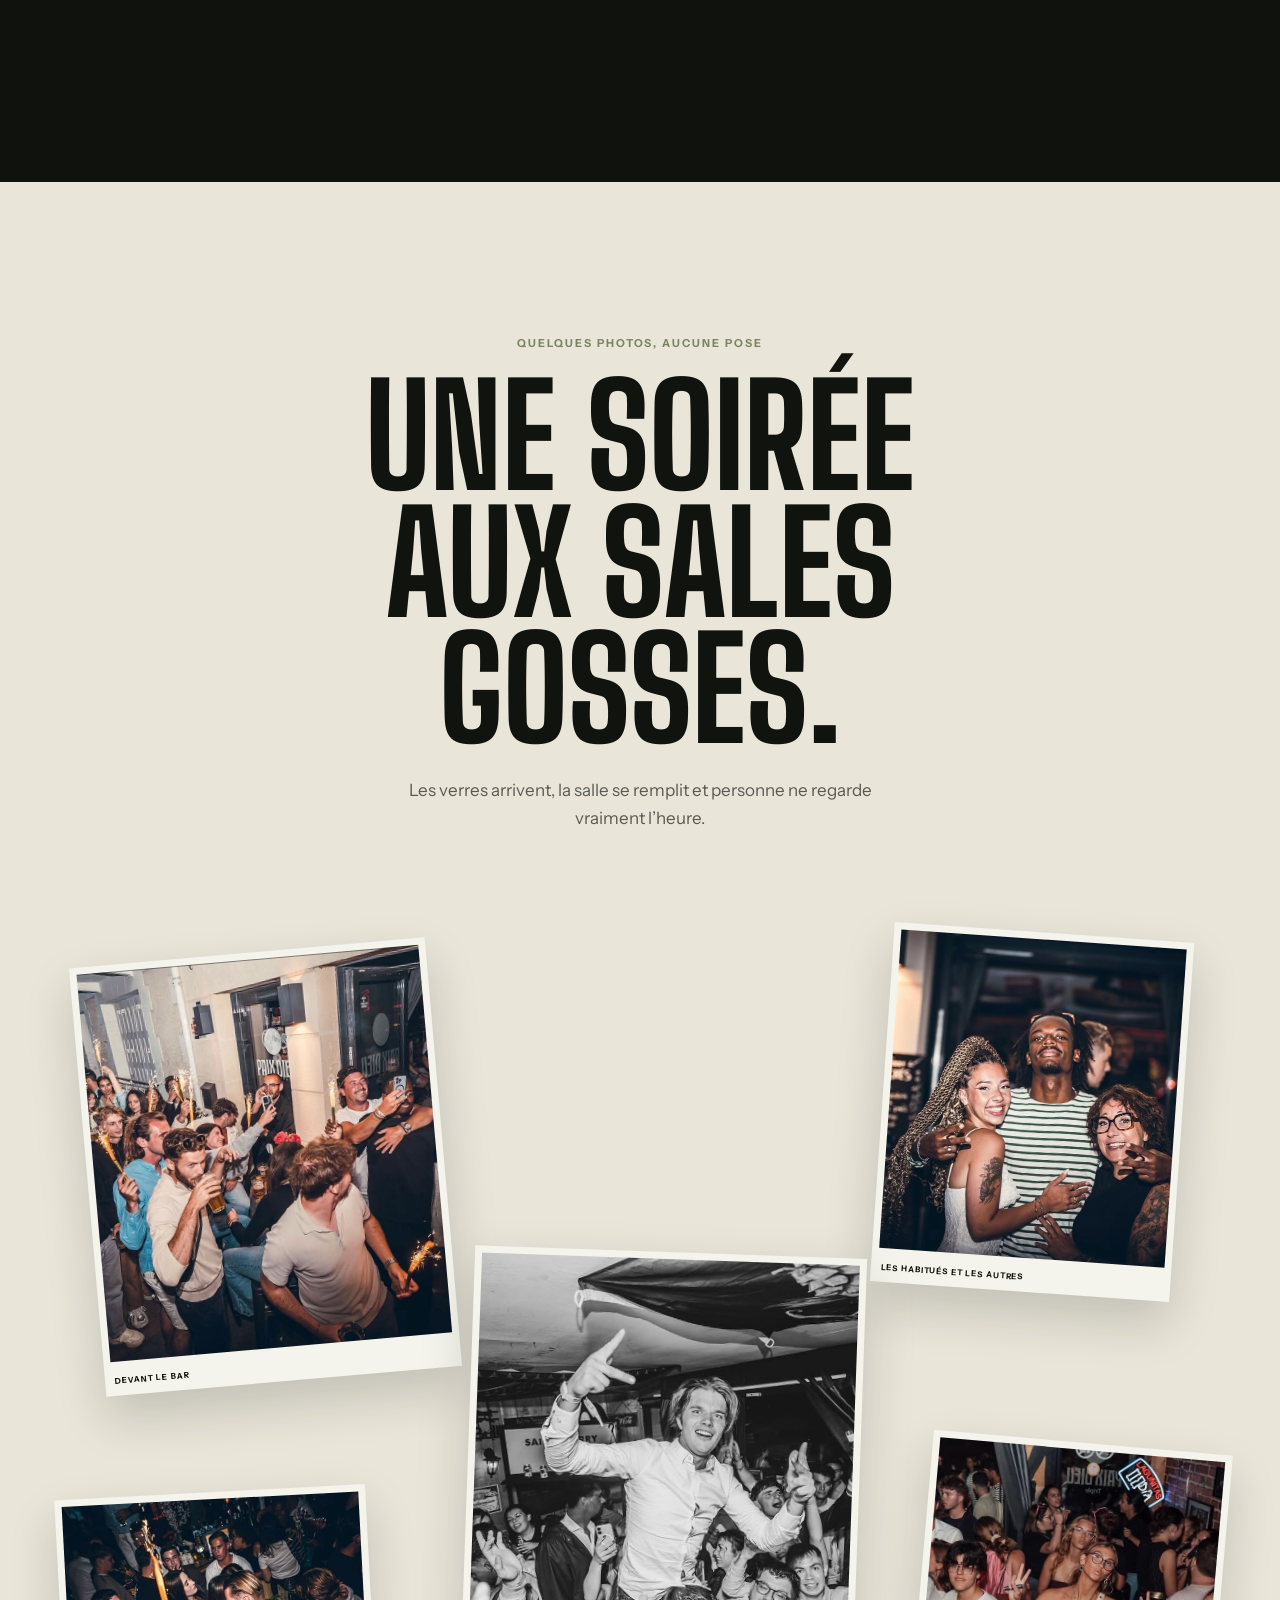
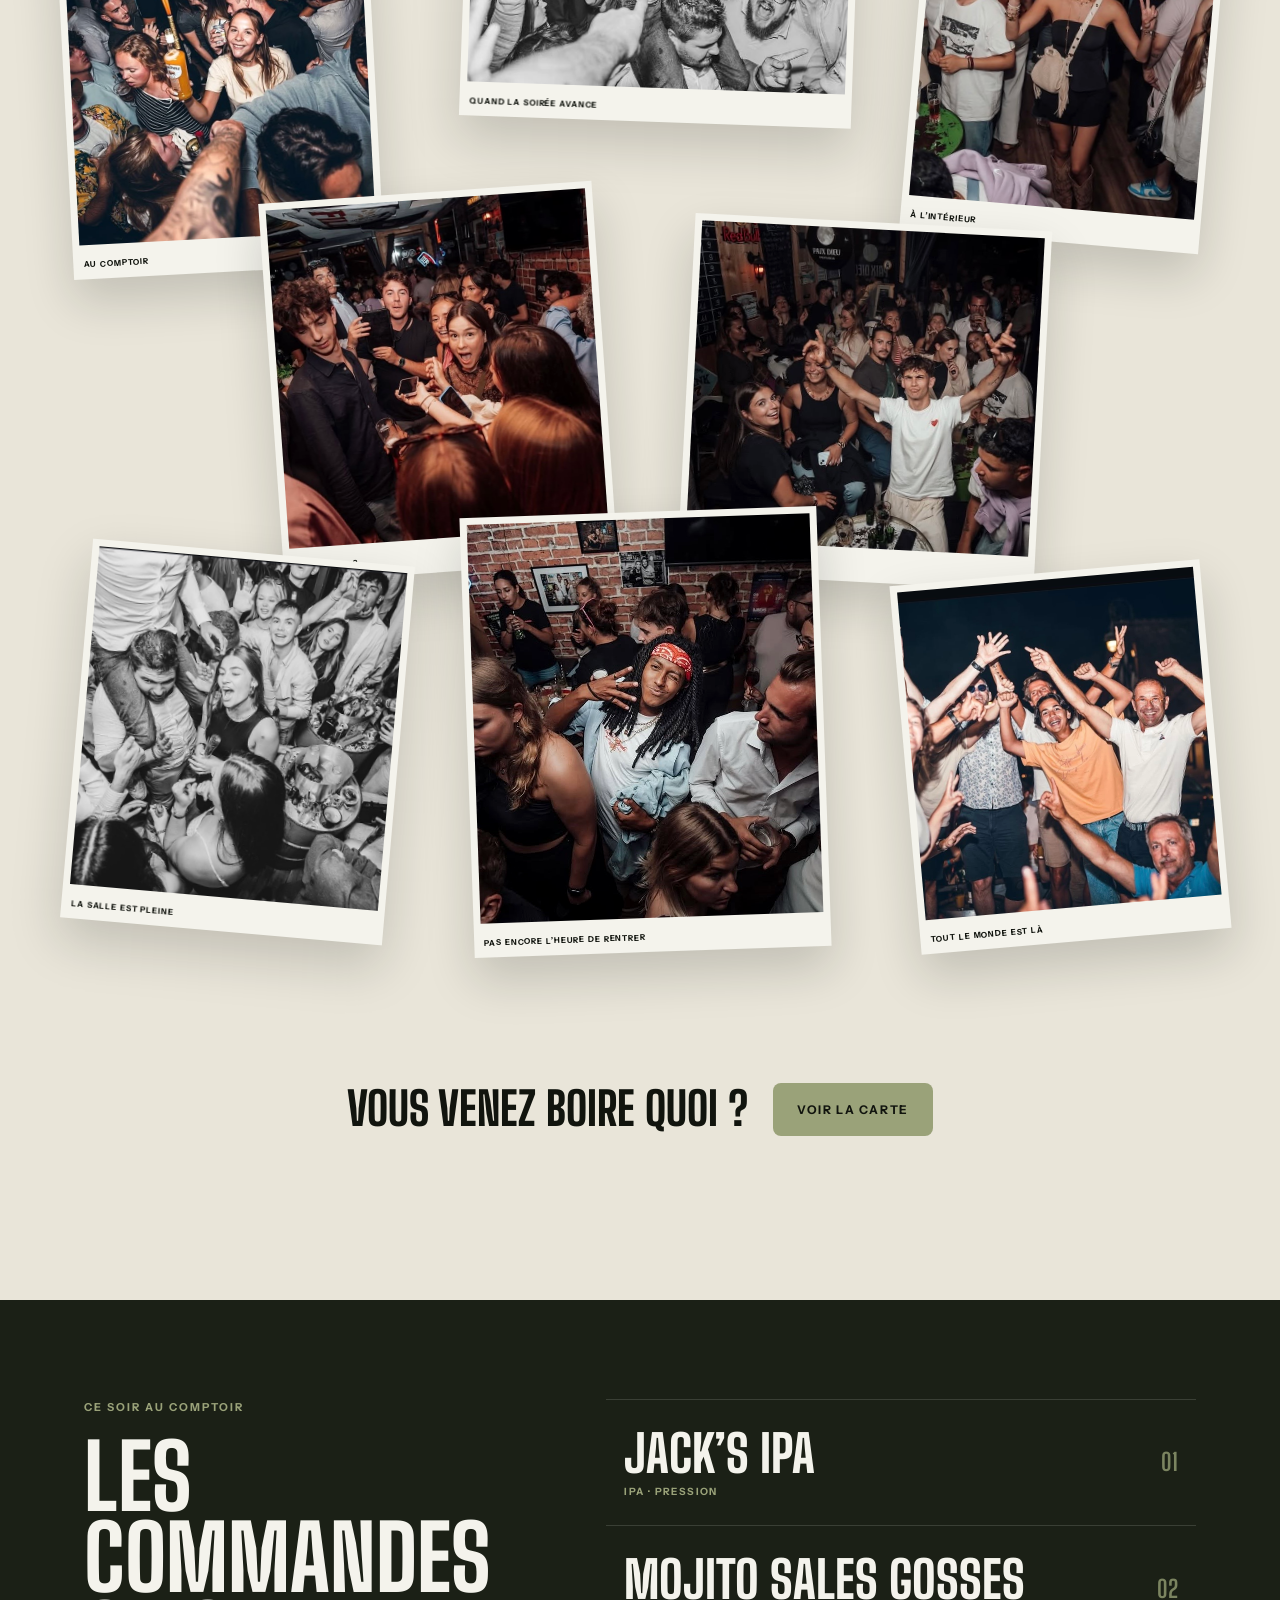
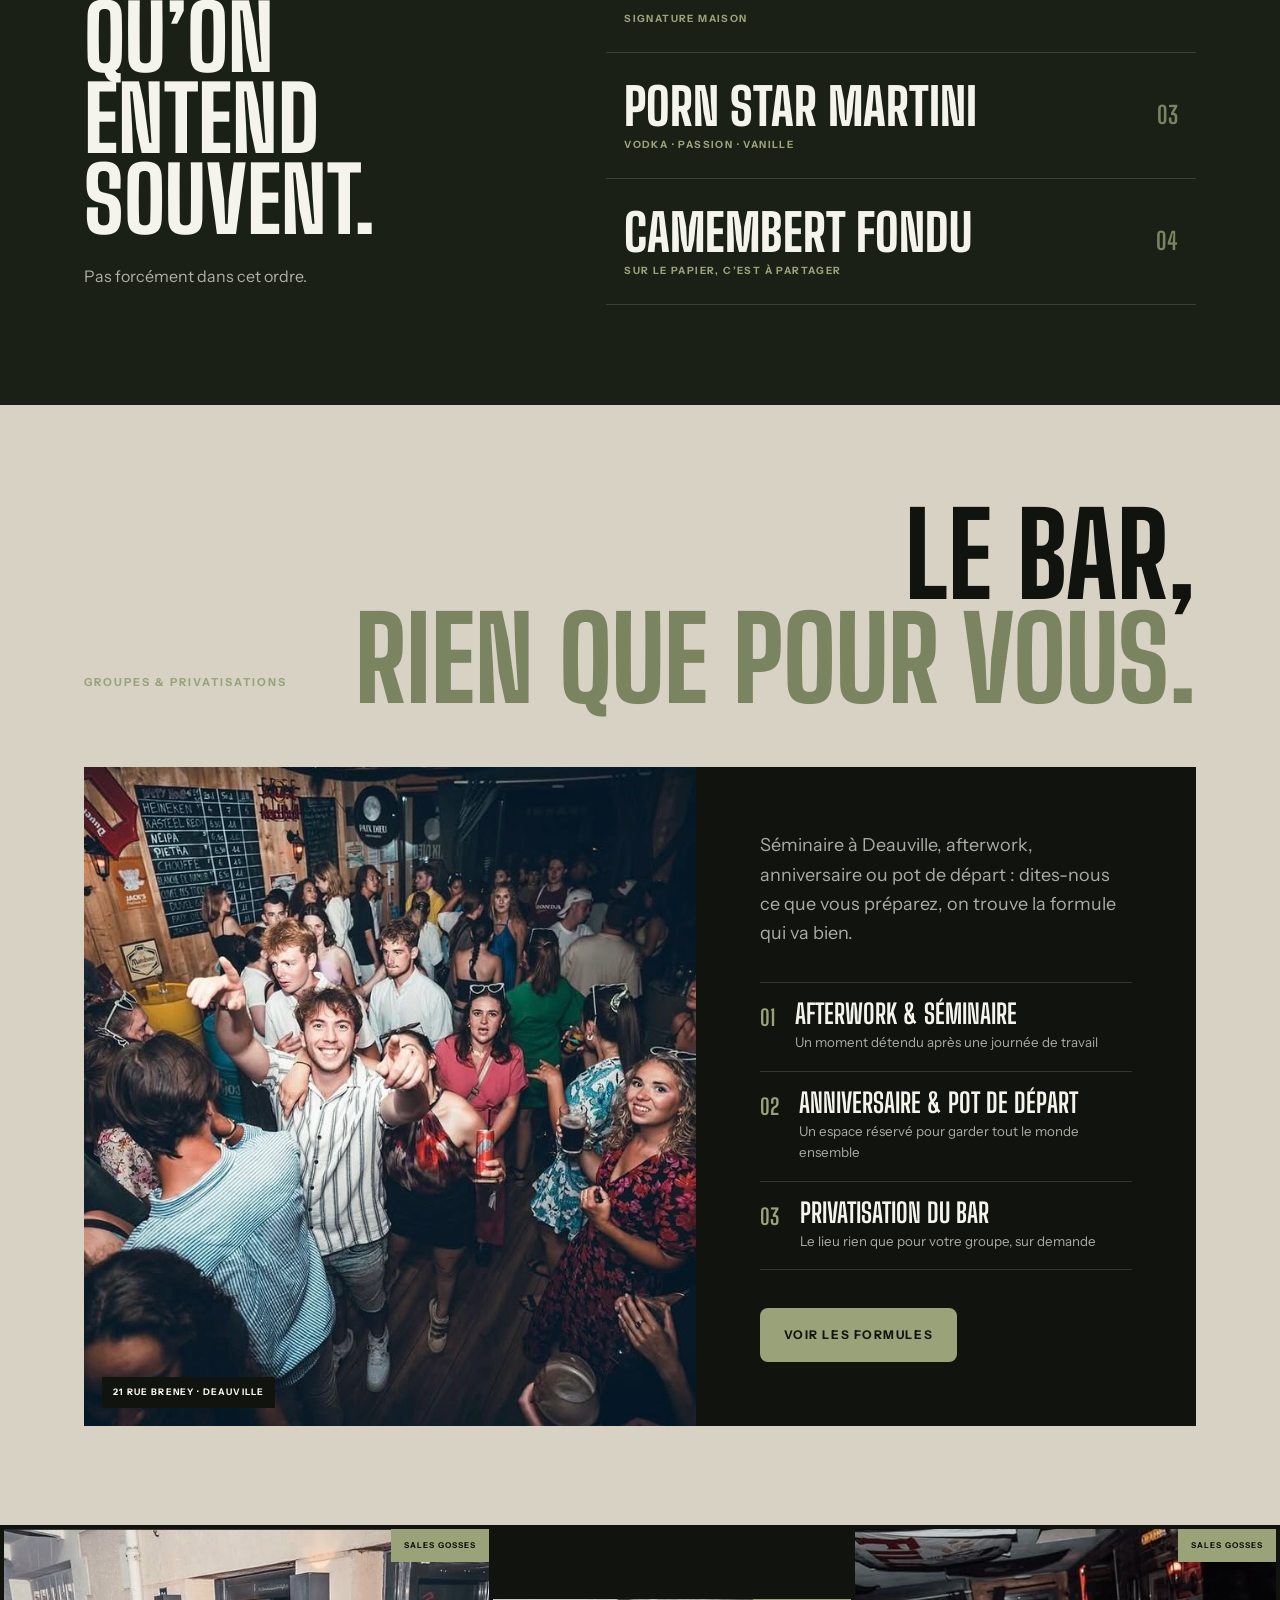
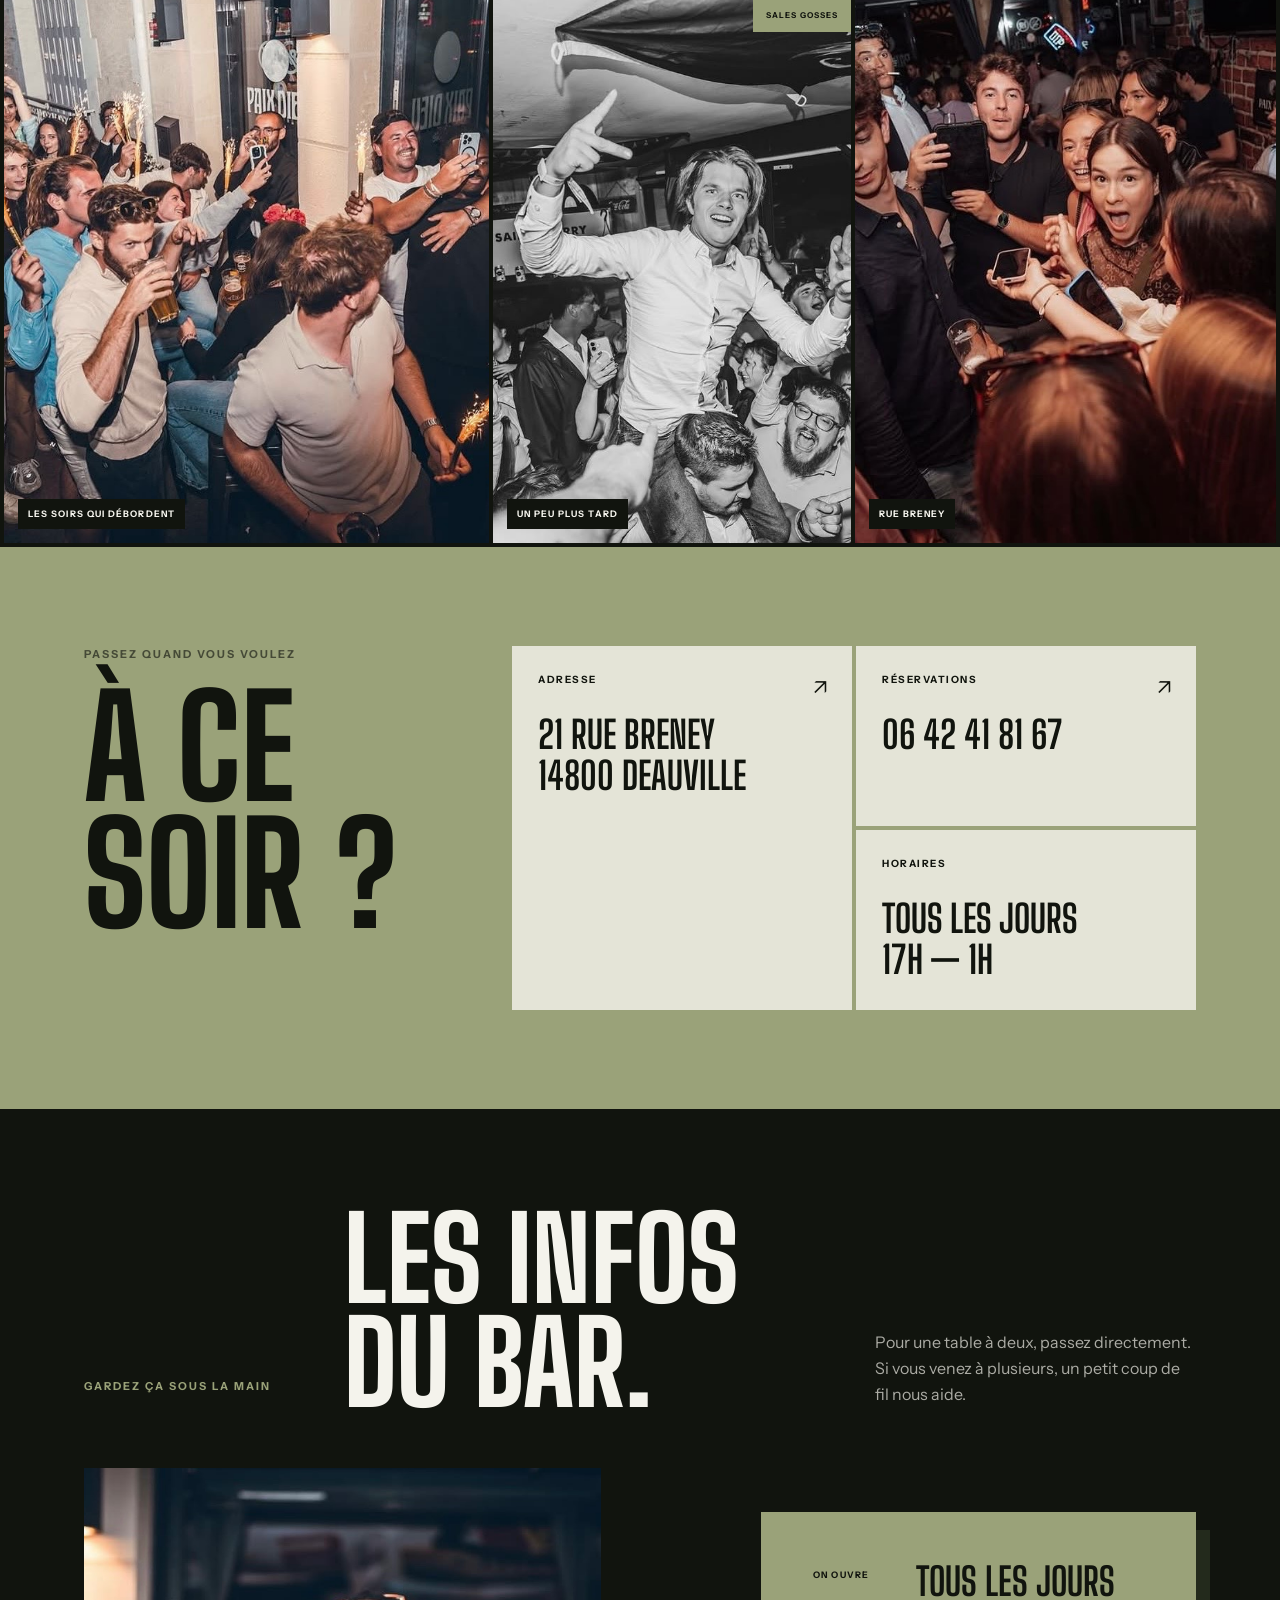
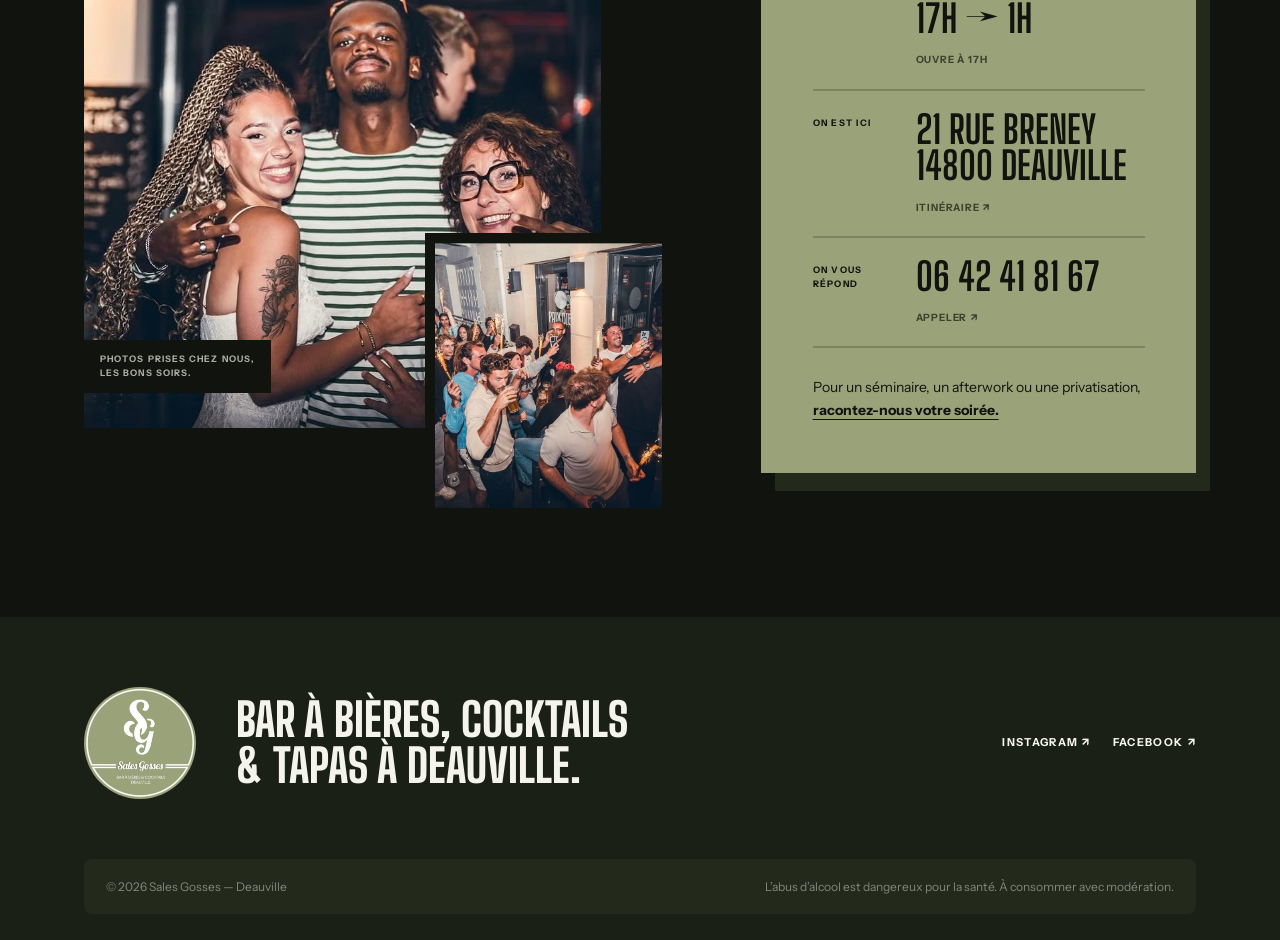
==== commit 4d1327f3: "Reprise de la version en ligne (Vercel) avec les prix de la carte Le site www.salesgossesdeauville.f" ====
--- a/index.html
+++ b/index.html
@@ -1,389 +1,219 @@
-<!DOCTYPE html>
+<!doctype html>
 <html lang="fr">
 <head>
   <meta charset="utf-8">
   <meta name="viewport" content="width=device-width, initial-scale=1">
-  <title>Sales Gosses — Bar à bières, cocktails &amp; tapas à Deauville</title>
-  <meta name="description" content="Neuf becs pression qui tournent, vingt-six cocktails, whiskies, rhums et planches à partager. Le bar de copains de Deauville, rue Breney. Ouvert tous les soirs dès 17h.">
-
+  <title>Sales Gosses — Bar à bières & cocktails à Deauville</title>
+  <meta name="description" content="Le bar des copains à Deauville : 9 bières pression, cocktails maison et assiettes à partager. Tous les soirs dès 17h, 21 rue Breney.">
+  <meta name="theme-color" content="#10130d">
   <meta property="og:title" content="Sales Gosses — Deauville">
-  <meta property="og:description" content="Bar à bières, cocktails &amp; tapas. Neuf becs tournants, rue Breney, à deux pas de la place Morny.">
+  <meta property="og:description" content="Des pressions qui tournent, des cocktails bien faits et des soirées qui débordent.">
   <meta property="og:type" content="website">
   <meta property="og:image" content="assets/img/logo.png">
-  <meta name="theme-color" content="#11140E">
-
   <link rel="icon" href="assets/img/logo.png">
-
   <link rel="preconnect" href="https://fonts.googleapis.com">
   <link rel="preconnect" href="https://fonts.gstatic.com" crossorigin>
-  <link href="https://fonts.googleapis.com/css2?family=Big+Shoulders+Display:wght@400;500;700;800&family=Instrument+Sans:wght@400;500;600;700&display=swap" rel="stylesheet">
-
-  <link rel="stylesheet" href="assets/css/style.css">
+  <link href="https://fonts.googleapis.com/css2?family=Big+Shoulders+Display:wght@500;600;700;800;900&family=Instrument+Sans:wght@400;500;600;700&display=swap" rel="stylesheet">
+  <link rel="stylesheet" href="assets/css/style.css?v=9">
 </head>
-<body>
-
+<body class="page-accueil-v2">
+  <div class="loader-accueil" id="loader-accueil" aria-hidden="true">
+    <div class="loader-accueil__interieur">
+      <span class="loader-accueil__anneau"></span>
+      <img src="assets/img/logo.png" alt="" width="150" height="150">
+      <p>Deauville · Depuis 2019</p>
+    </div>
+  </div>
+  <script>document.body.classList.add('chargement-en-cours');</script>
   <a class="saut-contenu" href="#contenu">Aller au contenu</a>
 
   <header class="entete">
-    <a class="entete__logo" href="index.html" aria-label="Sales Gosses, retour à l'accueil">
-      <img src="assets/img/logo.png" alt="Logo Sales Gosses" width="54" height="54">
+    <a class="entete__logo" href="index.html" aria-label="Sales Gosses, accueil">
+      <img src="assets/img/logo.png" alt="" width="54" height="54">
     </a>
-
     <nav class="nav" id="nav" aria-label="Navigation principale">
       <a href="index.html" aria-current="page">Accueil</a>
       <a href="carte.html">La carte</a>
-      <div class="nav__groupe" data-groupe>
-        <button class="nav__bouton" type="button" aria-expanded="false" aria-controls="tiroir-bar">
-          Le bar
-          <svg viewBox="0 0 10 6" fill="none" aria-hidden="true"><path d="M1 1l4 4 4-4" stroke="currentColor" stroke-width="1.8" stroke-linecap="round"/></svg>
-        </button>
-        <ul class="nav__tiroir" id="tiroir-bar">
-          <li><a href="soirees.html">Soirées</a></li>
-          <li><a href="groupes.html">Groupes</a></li>
-        </ul>
-      </div>
+      <a href="groupes.html">Groupes</a>
       <a href="contact.html">Contact</a>
     </nav>
-
-    <div class="entete__action">
-      <a class="bouton" href="tel:+33642418167">Réserver</a>
-    </div>
-
-    <button class="burger" type="button" aria-label="Ouvrir le menu" aria-expanded="false" aria-controls="nav">
-      <span></span><span></span><span></span>
-    </button>
+    <div class="entete__action"><a class="bouton" href="tel:+33642418167">Réserver</a></div>
+    <button class="burger" type="button" aria-label="Ouvrir le menu" aria-expanded="false" aria-controls="nav"><span></span><span></span><span></span></button>
   </header>
 
   <main id="contenu">
-
-    <!-- ==================================================================
-         Titre. Pas de vidéo en fond : les rushes sont carrés et de
-         définition moyenne, les étirer plein écran les rendrait flous.
-         Ils ont leur propre place, juste en dessous.
-         ================================================================== -->
-    <section class="ouverture">
+    <section class="hero-v2">
+      <video class="hero-v2__video" src="assets/video/hero-2.mp4" poster="assets/img/hero-2.jpg" autoplay muted loop playsinline aria-hidden="true"></video>
+      <div class="hero-v2__voile"></div>
+      <div class="hero-v2__grain"></div>
+      <div class="hero-v2__contenu contenant">
+        <p class="hero-v2__sur-titre"><span class="pastille" data-pastille data-etat="ferme">Horaires</span> · Deauville, rue Breney</p>
+        <h1>On boit quoi<br><span>ce soir ?</span></h1>
+        <p class="hero-v2__intro">Neuf pressions, une vraie carte de cocktails et de quoi grignoter. Passez, on vous garde une place au comptoir.</p>
+        <div class="hero-v2__actions">
+          <a class="bouton bouton--grand" href="carte.html">Découvrir la carte</a>
+          <a class="lien-fleche" href="tel:+33642418167">Réserver une table <span>↗</span></a>
+        </div>
+      </div>
+      <div class="hero-v2__bas">
+        <span>Ouvert 7j/7 · 17h—1h</span>
+        <a href="#manifeste">Descendre <span>↓</span></a>
+      </div>
+    </section>
+
+    <section class="marquee" aria-label="Les spécialités de Sales Gosses">
+      <div class="marquee__piste">
+        <span>21 rue Breney</span><i>✦</i><span>9 becs pression</span><i>✦</i><span>On ouvre à 17h</span><i>✦</i>
+        <span>21 rue Breney</span><i>✦</i><span>9 becs pression</span><i>✦</i><span>On ouvre à 17h</span><i>✦</i>
+      </div>
+    </section>
+
+    <section class="manifeste-v2 section" id="manifeste">
       <div class="contenant">
-        <img class="ouverture__marque" src="assets/img/logo.png" alt="Sales Gosses, bar à bières et cocktails à Deauville" width="120" height="120">
-
-        <h1>
-          <span class="ligne">Le bar</span>
-          <span class="ligne ligne--decalee">des copains</span>
-        </h1>
-
-        <p class="ouverture__mot">
-          Neuf becs qui tournent, des cocktails faits à la main et de quoi
-          grignoter jusqu'à la fermeture. On ouvre à 17h.
-        </p>
-
-        <div class="ouverture__actions">
-          <a class="bouton" href="carte.html">Voir la carte</a>
-          <a class="bouton bouton--creux" href="groupes.html">Privatiser le bar</a>
-        </div>
-      </div>
-    </section>
-
-    <!-- ==================================================================
-         LA NUIT — l'ossature de la page
-         Un bar du soir se raconte dans l'ordre où il se vit.
-         Chaque moment accueille une vidéo à son format carré natif.
-         Vidéos : assets/video/hero-1.mp4, hero-2.mp4, hero-3.mp4
-         ================================================================== -->
-    <section class="nuit">
+        <p class="kicker apparait">Le rendez-vous de la rue Breney</p>
+        <div class="manifeste-v2__grille">
+          <h2 class="apparait">Un verre,<br>une table,<br><em>et la soirée démarre.</em></h2>
+          <div class="manifeste-v2__texte apparait">
+            <p>On ouvre à 17h, tous les jours. Certains s’installent au comptoir pour une pinte, d’autres arrivent en bande et commandent une planche.</p>
+            <p>Pas besoin d’occasion particulière. Si vous avez envie de boire un bon verre à Deauville, vous êtes au bon endroit.</p>
+            <a class="lien-fleche" href="contact.html">Nous trouver <span>↗</span></a>
+          </div>
+        </div>
+      </div>
+    </section>
+
+    <section class="moments-v2" id="moments">
+      <div class="moments-v2__titre apparait">
+        <p class="kicker">Quelques photos, aucune pose</p>
+        <h2>Une soirée<br>aux Sales Gosses.</h2>
+        <p>Les verres arrivent, la salle se remplit et personne ne regarde vraiment l’heure.</p>
+      </div>
+      <div class="moments-v2__collage">
+        <figure class="moment moment--1"><img src="assets/img/soiree-terrasse.jpeg" alt="Une soirée animée devant Sales Gosses" loading="lazy" width="1206" height="788"><figcaption>Devant le bar</figcaption></figure>
+        <figure class="moment moment--2"><img src="assets/img/clients-bar.jpeg" alt="Des amis réunis dans le bar" loading="lazy" width="1206" height="788"><figcaption>Les habitués et les autres</figcaption></figure>
+        <figure class="moment moment--3"><img src="assets/img/ambiance-noir-blanc.jpeg" alt="La fête dans la salle en noir et blanc" loading="lazy" width="1206" height="788"><figcaption>Quand la soirée avance</figcaption></figure>
+        <figure class="moment moment--4"><img src="assets/img/soiree-au-bar.jpeg" alt="Une soirée au comptoir" loading="lazy" width="1206" height="788"><figcaption>Au comptoir</figcaption></figure>
+        <figure class="moment moment--5"><img src="assets/img/salle-sales-gosses.jpeg" alt="La salle de Sales Gosses remplie" loading="lazy" width="1206" height="788"><figcaption>À l’intérieur</figcaption></figure>
+        <figure class="moment moment--6"><img src="assets/img/ambiance-comptoir.jpeg" alt="Un groupe réuni près du comptoir" loading="lazy" width="1206" height="788"><figcaption>Un dernier ?</figcaption></figure>
+        <figure class="moment moment--7"><img src="assets/img/verres-entre-amis.jpeg" alt="Des clients qui profitent de leur soirée" loading="lazy" width="1206" height="788"><figcaption>Rue Breney, Deauville</figcaption></figure>
+        <figure class="moment moment--8"><img src="assets/img/foule-noir-blanc.jpeg" alt="La foule réunie dans le bar en noir et blanc" loading="lazy" width="1206" height="788"><figcaption>La salle est pleine</figcaption></figure>
+        <figure class="moment moment--9"><img src="assets/img/amis-comptoir.jpeg" alt="Des amis au milieu de la soirée" loading="lazy" width="1206" height="788"><figcaption>Pas encore l’heure de rentrer</figcaption></figure>
+        <figure class="moment moment--10"><img src="assets/img/groupe-terrasse.jpeg" alt="Un groupe qui fête sa soirée en terrasse" loading="lazy" width="1206" height="788"><figcaption>Tout le monde est là</figcaption></figure>
+      </div>
+      <div class="moments-v2__fin"><p>Vous venez boire quoi ?</p><a class="bouton bouton--grand" href="carte.html">Voir la carte</a></div>
+    </section>
+
+    <section class="choix-v2 section">
+      <div class="contenant choix-v2__grille">
+        <div class="choix-v2__intro apparait">
+          <p class="kicker">Ce soir au comptoir</p>
+          <h2>Les commandes qu’on entend souvent.</h2>
+          <p>Pas forcément dans cet ordre.</p>
+        </div>
+        <div class="menu-extrait apparait">
+          <a href="carte.html"><span class="menu-extrait__nom">Jack’s IPA<small>IPA · pression</small></span><strong>01</strong></a>
+          <a href="carte.html"><span class="menu-extrait__nom">Mojito Sales Gosses<small>Signature maison</small></span><strong>02</strong></a>
+          <a href="carte.html"><span class="menu-extrait__nom">Porn Star Martini<small>Vodka · passion · vanille</small></span><strong>03</strong></a>
+          <a href="carte.html"><span class="menu-extrait__nom">Camembert fondu<small>Sur le papier, c’est à partager</small></span><strong>04</strong></a>
+        </div>
+      </div>
+    </section>
+
+    <section class="groupes-v3 section">
       <div class="contenant">
-
-        <article class="moment apparait">
-          <div>
-            <span class="moment__heure">17h<small>On ouvre</small></span>
-            <h2>La pression coule</h2>
-            <p>
-              Les premiers arrivent, on tire les premières pintes. C'est le moment
-              où on essaie le bec qu'on ne connaît pas encore.
-            </p>
-            <ul class="commande">
-              <li>La Chouffe</li>
-              <li>Spritz</li>
-              <li>Picon bière</li>
-              <li>Ricard</li>
-            </ul>
-          </div>
-
-          <figure class="moment__ecran">
-            <video src="assets/video/hero-2.mp4"
-                   poster="assets/img/hero-2.jpg"
-                   autoplay muted loop playsinline preload="none"
-                   aria-label="Le bar en début de soirée"></video>
-          </figure>
-        </article>
-
-        <article class="moment apparait">
-          <div>
-            <span class="moment__heure">21h<small>Ça se remplit</small></span>
-            <h2>On partage tout</h2>
-            <p>
-              Les planches sortent, les tables se rapprochent, le son monte.
-              Personne ne compte plus les tournées.
-            </p>
-            <ul class="commande">
-              <li data-maison>Planche mixte</li>
-              <li>Camembert fondu</li>
-              <li>Sticks de poulet</li>
-              <li>Chicken burger</li>
-            </ul>
-          </div>
-
-          <figure class="moment__ecran">
-            <video src="assets/video/hero-3.mp4"
-                   poster="assets/img/hero-3.jpg"
-                   autoplay muted loop playsinline preload="none"
-                   aria-label="Le bar en pleine soirée"></video>
-          </figure>
-        </article>
-
-        <article class="moment apparait">
-          <div>
-            <span class="moment__heure">Minuit<small>Ça part en soirée</small></span>
-            <h2>Le shaker prend le relais</h2>
-            <p>
-              Vingt-six cocktails à la carte, dont deux qui n'existent qu'ici.
-              Et les shooters, pour ceux qui insistent.
-            </p>
-            <ul class="commande">
-              <li data-maison>Mojito Sales Gosses</li>
-              <li data-maison>Sales Gosses</li>
-              <li>Porn Star Martini</li>
-              <li>Jäger Bomb</li>
-            </ul>
-          </div>
-
-          <figure class="moment__ecran">
-            <video src="assets/video/hero-1.mp4"
-                   poster="assets/img/hero-1.jpg"
-                   autoplay muted loop playsinline preload="none"
-                   aria-label="Le bar en fin de soirée"></video>
-          </figure>
-        </article>
-
-        <div class="derniere apparait">
-          <p>1h — dernier verre</p>
-          <div class="derniere__coord">
-            <a href="https://maps.google.com/?q=21+Rue+Breney,+14800+Deauville" target="_blank" rel="noopener">21 rue Breney, Deauville</a>
-            <a href="tel:+33642418167">06 42 41 81 67</a>
-            <span>7 soirs sur 7</span>
-          </div>
-        </div>
-
-      </div>
-    </section>
-
-    <!-- ==================================================================
-         SIGNATURE — Le mur des becs
-         La numérotation correspond aux tireuses réelles du comptoir.
-         À modifier à chaque rotation de fût.
-         ================================================================== -->
-    <section class="becs section" id="becs">
+        <div class="groupes-v3__entete apparait">
+          <p class="kicker">Groupes & privatisations</p>
+          <h2>Le bar,<br><em>rien que pour vous.</em></h2>
+        </div>
+        <div class="groupes-v3__corps">
+          <div class="groupes-v3__media apparait"><img src="assets/img/soiree-salle.jpeg" alt="Une soirée de groupe chez Sales Gosses" loading="lazy" width="1206" height="788"><span>21 rue Breney · Deauville</span></div>
+          <div class="groupes-v3__offre apparait">
+            <p class="groupes-v3__intro">Séminaire à Deauville, afterwork, anniversaire ou pot de départ : dites-nous ce que vous préparez, on trouve la formule qui va bien.</p>
+            <ol>
+              <li><b>01</b><span><strong>Afterwork & séminaire</strong><small>Un moment détendu après une journée de travail</small></span></li>
+              <li><b>02</b><span><strong>Anniversaire & pot de départ</strong><small>Un espace réservé pour garder tout le monde ensemble</small></span></li>
+              <li><b>03</b><span><strong>Privatisation du bar</strong><small>Le lieu rien que pour votre groupe, sur demande</small></span></li>
+            </ol>
+            <a class="bouton bouton--grand" href="groupes.html">Voir les formules</a>
+          </div>
+        </div>
+      </div>
+    </section>
+
+    <section class="album-v2" aria-label="L’ambiance du bar en photos">
+      <figure class="apparait"><img src="assets/img/soiree-terrasse.jpeg" alt="Une soirée animée devant le bar Sales Gosses" loading="lazy" width="1206" height="788"><figcaption>Les soirs qui débordent</figcaption></figure>
+      <figure class="apparait"><img src="assets/img/ambiance-noir-blanc.jpeg" alt="La fête à l’intérieur du bar" loading="lazy" width="1206" height="788"><figcaption>Un peu plus tard</figcaption></figure>
+      <figure class="apparait"><img src="assets/img/ambiance-comptoir.jpeg" alt="Des clients réunis au comptoir" loading="lazy" width="1206" height="788"><figcaption>Rue Breney</figcaption></figure>
+    </section>
+
+    <section class="venir-v2 section">
+      <div class="contenant venir-v2__grille">
+        <div class="apparait">
+          <p class="kicker">Passez quand vous voulez</p>
+          <h2>À ce soir ?</h2>
+        </div>
+        <div class="venir-v2__infos apparait">
+          <a href="https://maps.google.com/?q=21+Rue+Breney,+14800+Deauville" target="_blank" rel="noopener"><small>Adresse</small><strong>21 rue Breney<br>14800 Deauville</strong><span>↗</span></a>
+          <a href="tel:+33642418167"><small>Réservations</small><strong>06 42 41 81 67</strong><span>↗</span></a>
+          <div><small>Horaires</small><strong>Tous les jours<br>17h — 1h</strong></div>
+        </div>
+      </div>
+    </section>
+
+    <section class="infos-importantes section" id="infos-importantes" aria-labelledby="titre-infos">
       <div class="contenant">
-
-        <div class="drapeau apparait">
-          <h2>Neuf pressions,<br>jamais les mêmes</h2>
-          <p>
-            Autant de becs tournants, c'est rare en Normandie. Les fûts changent
-            au fil des semaines : ce qui est écrit ici est ce qui coule ce soir.
-          </p>
-        </div>
-
-        <div class="mur">
-
-          <div class="bec apparait">
-            <span class="bec__numero">01</span>
-            <span class="bec__nom">Bud</span>
-            <span class="bec__style">Lager américaine</span>
-            <span class="bec__degre">25 / 50 cl</span>
-          </div>
-
-          <div class="bec apparait">
-            <span class="bec__numero">02</span>
-            <span class="bec__nom">Jack's IPA</span>
-            <span class="bec__style">IPA</span>
-            <span class="bec__degre">25 / 50 cl</span>
-          </div>
-
-          <div class="bec apparait">
-            <span class="bec__numero">03</span>
-            <span class="bec__nom">NEIPA Jamaican</span>
-            <span class="bec__style">New England IPA</span>
-            <span class="bec__degre">25 / 50 cl</span>
-          </div>
-
-          <div class="bec apparait">
-            <span class="bec__numero">04</span>
-            <span class="bec__nom">La Chouffe</span>
-            <span class="bec__style">Blonde belge</span>
-            <span class="bec__degre">25 / 50 cl</span>
-          </div>
-
-          <div class="bec apparait">
-            <span class="bec__numero">05</span>
-            <span class="bec__nom">Blanche de Namur</span>
-            <span class="bec__style">Blanche</span>
-            <span class="bec__degre">25 / 50 cl</span>
-          </div>
-
-          <div class="bec apparait">
-            <span class="bec__numero">06</span>
-            <span class="bec__nom">Cuvée des Trolls</span>
-            <span class="bec__style">Blonde d'abbaye</span>
-            <span class="bec__degre">25 / 50 cl</span>
-          </div>
-
-          <div class="bec apparait">
-            <span class="bec__numero">07</span>
-            <span class="bec__nom">Kasteel Red</span>
-            <span class="bec__style">Rouge fruitée</span>
-            <span class="bec__degre">25 / 50 cl</span>
-          </div>
-
-          <div class="bec apparait">
-            <span class="bec__numero">08</span>
-            <span class="bec__nom">Triple Kannunik</span>
-            <span class="bec__style">Triple belge</span>
-            <span class="bec__degre">25 / 50 cl</span>
-          </div>
-
-          <div class="bec apparait">
-            <span class="bec__numero">09</span>
-            <span class="bec__nom">Paix Dieu</span>
-            <span class="bec__style">Triple de pleine lune</span>
-            <span class="bec__degre">25 / 50 cl</span>
-          </div>
-
-        </div>
-
-        <p class="becs__note apparait">
-          Pour savoir ce qui coule ce soir précisément, un coup de fil suffit :
-          <a href="tel:+33642418167" class="accent">06 42 41 81 67</a>.
-        </p>
-
-      </div>
-    </section>
-
-    <!-- ==================================================================
-         Groupes
-         ================================================================== -->
-    <section class="section section--sauge">
-      <div class="contenant">
-
-        <div class="drapeau apparait">
-          <h2>Votre soirée,<br>notre bar</h2>
-          <p>
-            Anniversaire, pot de départ, afterwork d'équipe ou fin de séminaire :
-            on garde la place, on adapte la carte, et on s'occupe du reste.
-          </p>
-        </div>
-
-        <div class="duo">
-          <div class="apparait">
-            <ul class="liste-atouts">
-              <li><strong>Coin</strong> Un espace réservé dans le bar, à partir d'une dizaine de personnes</li>
-              <li><strong>Salle</strong> La salle pour vous, le bar reste ouvert. Idéal en semaine</li>
-              <li><strong>Tout</strong> Le bar entièrement privatisé, dites-nous combien vous êtes</li>
-            </ul>
-            <a class="bouton" href="groupes.html">Organiser une soirée</a>
-          </div>
-
-          <div class="cadre-photo apparait">
-            <img src="assets/img/placeholder-3.jpg" alt="Le bar préparé pour une soirée de groupe" loading="lazy" width="900" height="1100">
-          </div>
-        </div>
-
-      </div>
-    </section>
-
+        <div class="infos-importantes__entete apparait">
+          <p class="kicker">Gardez ça sous la main</p>
+          <h2 id="titre-infos">Les infos<br>du bar.</h2>
+          <p>Pour une table à deux, passez directement. Si vous venez à plusieurs, un petit coup de fil nous aide.</p>
+        </div>
+        <div class="infos-importantes__corps">
+          <div class="infos-importantes__photos apparait">
+            <img src="assets/img/clients-bar.jpeg" alt="Des clients chez Sales Gosses" loading="lazy" width="1206" height="788">
+            <img src="assets/img/soiree-terrasse.jpeg" alt="Une soirée devant le bar" loading="lazy" width="1206" height="788">
+            <span>Photos prises chez nous,<br>les bons soirs.</span>
+          </div>
+          <div class="infos-importantes__panneau apparait">
+            <div><small>On ouvre</small><strong>Tous les jours<br>17h → 1h</strong><span class="pastille" data-pastille data-etat="ferme">Horaires</span></div>
+            <div><small>On est ici</small><strong>21 rue Breney<br>14800 Deauville</strong><a href="https://maps.google.com/?q=21+Rue+Breney,+14800+Deauville" target="_blank" rel="noopener">Itinéraire ↗</a></div>
+            <div><small>On vous répond</small><strong>06 42 41 81 67</strong><a href="tel:+33642418167">Appeler ↗</a></div>
+            <p>Pour un séminaire, un afterwork ou une privatisation, <a href="groupes.html">racontez-nous votre soirée.</a></p>
+          </div>
+        </div>
+      </div>
+    </section>
   </main>
 
-  <!-- ====================================================================
-       Pied de page
-       ==================================================================== -->
-  <footer class="pied">
+  <footer class="pied pied-v2">
     <div class="contenant">
-
-      <div class="pied__grille">
-
-        <div>
-          <img class="pied__logo" src="assets/img/logo.png" alt="Sales Gosses" width="76" height="76">
-          <p style="font-size:15px;color:var(--craie-doux);max-width:30ch">
-            Bar à bières, cocktails &amp; tapas.<br>
-            Détente, cool &amp; relax, depuis 2019.
-          </p>
-        </div>
-
-        <div>
-          <h4>Le bar</h4>
-          <ul>
-            <li><a href="index.html">Accueil</a></li>
-            <li><a href="carte.html">La carte</a></li>
-            <li><a href="soirees.html">Soirées</a></li>
-            <li><a href="groupes.html">Groupes</a></li>
-            <li><a href="contact.html">Contact</a></li>
-          </ul>
-        </div>
-
-        <div>
-          <h4>Horaires</h4>
-          <ul>
-            <li>Lundi → dimanche</li>
-            <li>17h → 1h</li>
-            <li><span class="pastille" data-pastille data-etat="ferme">Horaires</span></li>
-          </ul>
-        </div>
-
-        <div>
-          <h4>Nous joindre</h4>
-          <ul>
-            <li><a href="tel:+33642418167">06 42 41 81 67</a></li>
-            <li><a href="https://maps.google.com/?q=21+Rue+Breney,+14800+Deauville" target="_blank" rel="noopener">21 rue Breney, Deauville</a></li>
-            <li><a href="https://www.instagram.com/salesgossesdeauville/" target="_blank" rel="noopener">Instagram</a></li>
-            <li><a href="https://www.facebook.com/salesgossesdeauville/" target="_blank" rel="noopener">Facebook</a></li>
-          </ul>
-        </div>
-
-      </div>
-
-      <div class="pied__bas">
-        <span>© <span id="annee">2026</span> Sales Gosses — Deauville</span>
-        <span>L'abus d'alcool est dangereux pour la santé. À consommer avec modération.</span>
-      </div>
-
+      <div class="pied-v2__haut">
+        <img src="assets/img/logo.png" alt="Sales Gosses" width="112" height="112">
+        <p>Bar à bières, cocktails<br>& tapas à Deauville.</p>
+        <div><a href="https://www.instagram.com/salesgossesdeauville/" target="_blank" rel="noopener">Instagram ↗</a><a href="https://www.facebook.com/salesgossesdeauville/" target="_blank" rel="noopener">Facebook ↗</a></div>
+      </div>
+      <div class="pied__bas"><span>© <span id="annee">2026</span> Sales Gosses — Deauville</span><span>L’abus d’alcool est dangereux pour la santé. À consommer avec modération.</span></div>
     </div>
   </footer>
 
-  <!-- Données structurées : référencement local -->
-  <script type="application/ld+json">
-  {
-    "@context": "https://schema.org",
-    "@type": "BarOrPub",
-    "name": "Sales Gosses",
-    "description": "Bar à bières, cocktails et tapas à Deauville. Neuf becs pression tournants, cocktails maison, whiskies, rhums et planches à partager.",
-    "address": {
-      "@type": "PostalAddress",
-      "streetAddress": "21 rue Breney",
-      "addressLocality": "Deauville",
-      "postalCode": "14800",
-      "addressCountry": "FR"
-    },
-    "geo": { "@type": "GeoCoordinates", "latitude": 49.3600893, "longitude": 0.0784297 },
-    "telephone": "+33642418167",
-    "servesCuisine": ["Tapas", "Street food"],
-    "priceRange": "€€",
-    "openingHours": "Mo-Su 17:00-01:00",
-    "sameAs": [
-      "https://www.instagram.com/salesgossesdeauville/",
-      "https://www.facebook.com/salesgossesdeauville/"
-    ]
-  }
+  <script type="application/ld+json">{"@context":"https://schema.org","@type":"BarOrPub","name":"Sales Gosses","address":{"@type":"PostalAddress","streetAddress":"21 rue Breney","addressLocality":"Deauville","postalCode":"14800","addressCountry":"FR"},"telephone":"+33642418167","openingHours":"Mo-Su 17:00-01:00","priceRange":"€€"}</script>
+  <script src="assets/js/main.js?v=7"></script>
+  <script>
+    document.getElementById('annee').textContent = new Date().getFullYear();
+    (function () {
+      var loader = document.getElementById('loader-accueil');
+      var ferme = false;
+      function terminer() {
+        if (ferme || !loader) return;
+        ferme = true;
+        loader.classList.add('est-termine');
+        document.body.classList.remove('chargement-en-cours');
+        window.setTimeout(function () { loader.remove(); }, 800);
+      }
+      window.addEventListener('load', function () {
+        window.setTimeout(terminer, 1050);
+      });
+      window.setTimeout(terminer, 2600);
+    })();
   </script>
-
-  <script src="assets/js/main.js"></script>
-  <script>document.getElementById('annee').textContent = new Date().getFullYear();</script>
-
 </body>
 </html>
--- a/assets/css/style.css
+++ b/assets/css/style.css
@@ -1,1389 +1,1735 @@
-/* ==========================================================================
-   SALES GOSSES — Deauville
-   Feuille de style principale
-
-   DIRECTION : la plaque émaillée de bistrot.
-   Le logo est du blanc sur un aplat vert plein : c'est le vocabulaire des
-   plaques émaillées de café. On en reprend les règles :
-   aplats francs, aucun filet fin, keyline épaisse en retrait du bord,
-   séparation des sections par changement de fond et non par un trait.
-   ========================================================================== */
-
-/* --------------------------------------------------------------------------
-   1. Jetons de design
-   -------------------------------------------------------------------------- */
-:root {
-  /* Le noir est un noir olive, dérivé du vert du logo. Jamais de #000. */
-  --nuit:        #11140E;
-  --nuit-haut:   #1B2016;
-  --nuit-bloc:   #232A1C;
-
-  --sauge:       #9AA279;  /* couleur exacte échantillonnée sur le logo */
-  --sauge-fonce: #7B8460;
-  --sauge-clair: #C3CBA4;
-
-  --craie:       #F4F3EC;
-  --craie-doux:  rgba(244, 243, 236, 0.68);
-
-  --ambre:       #D99B34;  /* la pression. Rare, jamais décoratif. */
-
-  /* Typographie */
-  --enseigne: "Big Shoulders Display", "Haettenschweiler", "Arial Narrow", sans-serif;
-  --texte:    "Instrument Sans", -apple-system, BlinkMacSystemFont, "Helvetica Neue", Arial, sans-serif;
-
-  /* Rythme */
-  --gouttiere:  clamp(20px, 5vw, 64px);
-  --section-y:  clamp(72px, 11vh, 132px);
-  --max:        1240px;
-
-  /* Épaisseurs : une plaque émaillée n'a pas de trait à 1px. */
-  --keyline:    3px;
-  --rayon:      12px;
-
-  --transition: 0.32s cubic-bezier(0.22, 1, 0.36, 1);
-}
-
-/* --------------------------------------------------------------------------
-   2. Base
-   -------------------------------------------------------------------------- */
-*,
-*::before,
-*::after { box-sizing: border-box; }
-
-html {
-  scroll-behavior: smooth;
-  -webkit-text-size-adjust: 100%;
-}
-
-body {
-  margin: 0;
-  background: var(--nuit);
-  color: var(--craie);
-  font-family: var(--texte);
-  font-size: 16px;
-  line-height: 1.62;
-  -webkit-font-smoothing: antialiased;
-  -moz-osx-font-smoothing: grayscale;
-  overflow-x: hidden;
-}
-
-img,
-video { display: block; max-width: 100%; }
-
-a { color: inherit; text-decoration: none; }
-
-h1, h2, h3, h4 {
-  font-family: var(--enseigne);
-  font-weight: 800;
-  line-height: 0.9;
-  text-transform: uppercase;
-  margin: 0;
-}
-
-p { margin: 0 0 1em; }
-
-:focus-visible {
-  outline: var(--keyline) solid var(--ambre);
-  outline-offset: 3px;
-  border-radius: 4px;
-}
-
-.saut-contenu {
-  position: absolute;
-  left: -9999px;
-  top: 0;
-  background: var(--sauge);
-  color: var(--nuit);
-  padding: 14px 22px;
-  border-radius: 8px;
-  font-weight: 700;
-  z-index: 999;
-}
-.saut-contenu:focus { left: 12px; top: 12px; }
-
-/* --------------------------------------------------------------------------
-   3. Mise en page
-   -------------------------------------------------------------------------- */
-.contenant {
-  width: 100%;
-  max-width: var(--max);
-  margin-inline: auto;
-  padding-inline: var(--gouttiere);
-}
-
-.section { padding-block: var(--section-y); }
-
-/* Les sections se distinguent par un aplat, pas par un trait. */
-.section--sombre { background: var(--nuit-haut); }
-
-/* Bloc inversé : fond sauge, encre sombre. Reprend directement le logo. */
-.section--sauge {
-  background: var(--sauge);
-  color: var(--nuit);
-}
-.section--sauge .chapo { color: rgba(17, 20, 14, 0.76); }
-
-/* Étiquette de section : une petite plaque, pas un mot suivi d'un trait. */
-.etiquette {
-  display: inline-block;
-  padding: 7px 15px 6px;
-  margin: 0 0 20px;
-  background: var(--sauge);
-  color: var(--nuit);
-  border-radius: 6px;
-  font-family: var(--texte);
-  font-size: 11px;
-  font-weight: 700;
-  letter-spacing: 0.14em;
-  text-transform: uppercase;
-  line-height: 1;
-}
-.section--sauge .etiquette {
-  background: var(--nuit);
-  color: var(--sauge);
-}
-
-.titre-section {
-  font-size: clamp(40px, 7.4vw, 88px);
-  max-width: 15ch;
-  margin-bottom: 22px;
-}
-
-.chapo {
-  font-size: clamp(16px, 1.6vw, 19px);
-  color: var(--craie-doux);
-  max-width: 54ch;
-}
-
-.accent { color: var(--sauge); }
-
-/* --------------------------------------------------------------------------
-   4. Boutons — des blocs pleins, sans contour fin
-   -------------------------------------------------------------------------- */
-.bouton {
-  display: inline-flex;
-  align-items: center;
-  gap: 10px;
-  padding: 16px 30px;
-  background: var(--sauge);
-  color: var(--nuit);
-  font-family: var(--texte);
-  font-size: 12px;
-  font-weight: 700;
-  letter-spacing: 0.13em;
-  text-transform: uppercase;
-  border: 0;
-  border-radius: 8px;
-  cursor: pointer;
-  transition: transform var(--transition), background var(--transition);
-}
-.bouton:hover {
-  transform: translateY(-2px);
-  background: var(--sauge-clair);
-}
-
-/* Variante creuse : keyline épaisse en retrait, comme le liseré d'une plaque */
-.bouton--creux {
-  background: transparent;
-  color: var(--craie);
-  box-shadow: inset 0 0 0 var(--keyline) var(--sauge-fonce);
-}
-.bouton--creux:hover {
-  background: var(--craie);
-  color: var(--nuit);
-  box-shadow: inset 0 0 0 var(--keyline) var(--craie);
-}
-
-.section--sauge .bouton {
-  background: var(--nuit);
-  color: var(--sauge);
-}
-.section--sauge .bouton:hover { background: #05070B; }
-
-/* --------------------------------------------------------------------------
-   5. En-tête
-   -------------------------------------------------------------------------- */
-.entete {
-  position: fixed;
-  inset: 0 0 auto 0;
-  z-index: 100;
-  display: flex;
-  align-items: center;
-  justify-content: space-between;
-  gap: 24px;
-  padding: 16px var(--gouttiere);
-  transition: background var(--transition), padding var(--transition);
-}
-.entete.est-collee {
-  background: var(--nuit);
-  padding-block: 10px;
-  box-shadow: 0 10px 30px rgba(0, 0, 0, 0.5);
-}
-
-.entete__logo { display: flex; align-items: center; flex-shrink: 0; }
-.entete__logo img {
-  width: 54px;
-  height: 54px;
-  border-radius: 50%;
-  transition: width var(--transition), height var(--transition);
-}
-.entete.est-collee .entete__logo img { width: 44px; height: 44px; }
-
-.nav { display: flex; align-items: center; gap: 6px; }
-
-.nav a {
-  padding: 10px 16px;
-  border-radius: 6px;
-  font-size: 12px;
-  font-weight: 700;
-  letter-spacing: 0.13em;
-  text-transform: uppercase;
-  color: var(--craie-doux);
-  transition: color var(--transition), background var(--transition);
-}
-.nav a:hover { color: var(--craie); background: var(--nuit-bloc); }
-
-/* La page courante est une plaque pleine, pas un soulignement */
-.nav a[aria-current="page"] {
-  background: var(--sauge);
-  color: var(--nuit);
-}
-
-.entete__action { flex-shrink: 0; }
-
-.burger {
-  display: none;
-  width: 48px;
-  height: 48px;
-  padding: 0;
-  background: var(--nuit-bloc);
-  border: 0;
-  border-radius: 8px;
-  cursor: pointer;
-}
-.burger span {
-  display: block;
-  width: 20px;
-  height: 2.5px;
-  margin: 4px auto;
-  background: var(--craie);
-  border-radius: 2px;
-  transition: transform var(--transition), opacity var(--transition);
-}
-.burger[aria-expanded="true"] span:nth-child(1) { transform: translateY(6.5px) rotate(45deg); }
-.burger[aria-expanded="true"] span:nth-child(2) { opacity: 0; }
-.burger[aria-expanded="true"] span:nth-child(3) { transform: translateY(-6.5px) rotate(-45deg); }
-
-/* --------------------------------------------------------------------------
-   6. Ouverture — bloc typographique
-   Pas de vidéo en fond : les rushes sont carrés et de définition moyenne.
-   Les étirer plein écran les rendrait flous. Ils ont leur section propre.
-   -------------------------------------------------------------------------- */
-.ouverture {
-  padding-block: clamp(130px, 21vh, 210px) clamp(48px, 8vh, 96px);
-  background:
-    radial-gradient(115% 130% at 12% 0%, rgba(154, 162, 121, 0.14), transparent 58%),
-    var(--nuit);
-}
-
-.ouverture__marque {
-  width: clamp(88px, 10vw, 120px);
-  height: auto;
-  border-radius: 50%;
-  margin-bottom: 26px;
-}
-
-.ouverture h1 {
-  font-size: clamp(60px, 14vw, 184px);
-  line-height: 0.8;
-  margin-bottom: 22px;
-}
-.ouverture h1 .ligne { display: block; }
-.ouverture h1 .ligne--decalee {
-  padding-left: clamp(0px, 6.5vw, 100px);
-  color: var(--sauge);
-}
-
-.ouverture__mot {
-  font-size: clamp(17px, 1.9vw, 21px);
-  max-width: 40ch;
-  color: var(--craie-doux);
-  margin-bottom: 32px;
-}
-
-.ouverture__actions { display: flex; flex-wrap: wrap; gap: 12px; }
-
-/* --------------------------------------------------------------------------
-   7. SIGNATURE — Le mur des becs
-   Chaque bec est une bande pleine, comme une ardoise de bar.
-   La numérotation 01→11 correspond aux tireuses réelles du comptoir.
-   -------------------------------------------------------------------------- */
-.becs { background: var(--nuit-haut); }
-
-.becs__entete {
-  display: flex;
-  flex-wrap: wrap;
-  align-items: flex-end;
-  justify-content: space-between;
-  gap: 24px;
-  margin-bottom: 40px;
-}
-
-.mur {
-  border-radius: var(--rayon);
-  overflow: hidden;
-}
-
-.bec {
-  display: grid;
-  grid-template-columns: 72px 1fr auto auto;
-  align-items: center;
-  gap: 22px;
-  padding-right: 22px;
-  background: var(--nuit-bloc);
-  transition: background var(--transition);
-}
-/* Alternance de bandes : c'est le contraste qui sépare, pas un trait */
-.bec:nth-child(even) { background: rgba(35, 42, 28, 0.42); }
-.bec:hover { background: var(--sauge); color: var(--nuit); }
-
-/* Le numéro est un bloc plein, comme la pastille gravée d'une tireuse */
-.bec__numero {
-  align-self: stretch;
-  display: flex;
-  align-items: center;
-  justify-content: center;
-  background: var(--sauge-fonce);
-  color: var(--nuit);
-  font-family: var(--enseigne);
-  font-size: 28px;
-  font-weight: 800;
-  padding-block: 22px;
-  transition: background var(--transition);
-}
-.bec:hover .bec__numero { background: var(--ambre); }
-
-.bec__nom {
-  font-family: var(--enseigne);
-  font-size: clamp(26px, 3.4vw, 42px);
-  line-height: 1;
-}
-
-.bec__style {
-  font-size: 12px;
-  font-weight: 600;
-  letter-spacing: 0.11em;
-  text-transform: uppercase;
-  color: var(--craie-doux);
-  white-space: nowrap;
-}
-.bec:hover .bec__style { color: rgba(17, 20, 14, 0.72); }
-
-.bec__degre {
-  font-family: var(--enseigne);
-  font-size: 24px;
-  color: var(--sauge-clair);
-  white-space: nowrap;
-}
-.bec:hover .bec__degre { color: var(--nuit); }
-
-.becs__note {
-  margin-top: 24px;
-  font-size: 13px;
-  color: var(--craie-doux);
-}
-
-/* --------------------------------------------------------------------------
-   8. Plaques (grille de cartes)
-   Keyline épaisse en retrait du bord : le liseré d'une plaque émaillée.
-   -------------------------------------------------------------------------- */
-.grille-cartes {
-  display: grid;
-  grid-template-columns: repeat(auto-fit, minmax(258px, 1fr));
-  gap: 16px;
-  margin-top: 40px;
-}
-
-.plaque {
-  position: relative;
-  padding: 30px 26px 28px;
-  background: var(--nuit-bloc);
-  border-radius: var(--rayon);
-  box-shadow: inset 0 0 0 var(--keyline) rgba(154, 162, 121, 0.22);
-  transition: transform var(--transition), box-shadow var(--transition);
-}
-.plaque:hover {
-  transform: translateY(-3px);
-  box-shadow: inset 0 0 0 var(--keyline) var(--sauge);
-}
-
-.section--sauge .plaque {
-  background: rgba(17, 20, 14, 0.09);
-  box-shadow: inset 0 0 0 var(--keyline) rgba(17, 20, 14, 0.24);
-}
-.section--sauge .plaque:hover { box-shadow: inset 0 0 0 var(--keyline) var(--nuit); }
-.section--sauge .plaque p { color: rgba(17, 20, 14, 0.76); }
-.section--sauge .plaque__compte { color: var(--nuit); }
-
-.plaque h3 { font-size: 31px; margin-bottom: 11px; }
-.plaque p { font-size: 15px; color: var(--craie-doux); margin-bottom: 0; }
-
-.plaque__compte {
-  display: block;
-  font-family: var(--enseigne);
-  font-size: 48px;
-  color: var(--sauge);
-  line-height: 1;
-  margin-bottom: 4px;
-}
-
-/* --------------------------------------------------------------------------
-   9. Bande photo
-   -------------------------------------------------------------------------- */
-.bande-photo {
-  display: grid;
-  grid-template-columns: repeat(4, 1fr);
-  gap: 4px;
-}
-.bande-photo figure {
-  position: relative;
-  margin: 0;
-  aspect-ratio: 4 / 5;
-  overflow: hidden;
-}
-.bande-photo img {
-  width: 100%;
-  height: 100%;
-  object-fit: cover;
-  filter: saturate(0.86) brightness(0.85);
-  transition: transform 0.75s cubic-bezier(0.22, 1, 0.36, 1), filter var(--transition);
-}
-.bande-photo figure:hover img { transform: scale(1.05); filter: none; }
-
-/* --------------------------------------------------------------------------
-   10. Duo et listes
-   -------------------------------------------------------------------------- */
-.duo {
-  display: grid;
-  grid-template-columns: 1fr 1fr;
-  gap: clamp(32px, 6vw, 76px);
-  align-items: center;
-}
-
-/* Bandes alternées, jamais de bordure basse à 1px */
-.liste-atouts { list-style: none; margin: 26px 0 32px; padding: 0; }
-.liste-atouts li {
-  display: flex;
-  align-items: baseline;
-  gap: 18px;
-  padding: 15px 18px;
-  border-radius: 8px;
-  font-size: 15px;
-}
-.liste-atouts li:nth-child(odd) { background: rgba(154, 162, 121, 0.1); }
-.section--sauge .liste-atouts li:nth-child(odd) { background: rgba(17, 20, 14, 0.1); }
-
-.liste-atouts li strong {
-  font-family: var(--enseigne);
-  font-size: 28px;
-  color: var(--sauge);
-  min-width: 96px;
-  line-height: 1;
-}
-.section--sauge .liste-atouts li strong { color: var(--nuit); }
-
-.cadre-photo {
-  aspect-ratio: 4 / 5;
-  overflow: hidden;
-  border-radius: var(--rayon);
-}
-.cadre-photo img { width: 100%; height: 100%; object-fit: cover; filter: brightness(0.9); }
-
-/* Cadre de plan : liseré épais, sans trait fin */
-.cadre-plan {
-  border-radius: var(--rayon);
-  overflow: hidden;
-  box-shadow: inset 0 0 0 var(--keyline) var(--sauge-fonce);
-  line-height: 0;
-}
-.cadre-plan iframe {
-  border: 0;
-  filter: grayscale(0.45) contrast(1.05) brightness(0.85);
-}
-
-/* --------------------------------------------------------------------------
-   11. Bandeau défilant — aplat sauge, encre sombre
-   -------------------------------------------------------------------------- */
-.ticker {
-  overflow: hidden;
-  padding-block: 16px;
-  background: var(--sauge);
-  user-select: none;
-}
-.ticker__piste {
-  display: flex;
-  width: max-content;
-  animation: defile 44s linear infinite;
-}
-.ticker__piste span {
-  font-family: var(--enseigne);
-  font-size: clamp(28px, 3.6vw, 46px);
-  text-transform: uppercase;
-  color: var(--nuit);
-  padding-inline: 24px;
-  white-space: nowrap;
-}
-.ticker__piste span:nth-child(even) { color: rgba(17, 20, 14, 0.34); }
-@keyframes defile {
-  from { transform: translateX(0); }
-  to   { transform: translateX(-50%); }
-}
-
-/* --------------------------------------------------------------------------
-   12. Pied de page
-   -------------------------------------------------------------------------- */
-.pied {
-  background: var(--nuit-haut);
-  padding-block: clamp(54px, 8vh, 86px) 26px;
-}
-.pied__grille {
-  display: grid;
-  grid-template-columns: 1.5fr 1fr 1fr 1fr;
-  gap: 40px 24px;
-  margin-bottom: 44px;
-}
-.pied__logo { width: 76px; height: 76px; border-radius: 50%; margin-bottom: 18px; }
-.pied h4 {
-  display: inline-block;
-  padding: 6px 13px 5px;
-  margin-bottom: 16px;
-  background: var(--sauge);
-  color: var(--nuit);
-  border-radius: 6px;
-  font-family: var(--texte);
-  font-size: 11px;
-  font-weight: 700;
-  letter-spacing: 0.12em;
-  text-transform: uppercase;
-}
-.pied ul { list-style: none; margin: 0; padding: 0; }
-.pied li { margin-bottom: 10px; font-size: 15px; color: var(--craie-doux); }
-.pied a:hover { color: var(--sauge-clair); }
-
-/* Séparation par un aplat, pas par un trait */
-.pied__bas {
-  display: flex;
-  flex-wrap: wrap;
-  justify-content: space-between;
-  gap: 12px;
-  padding: 18px 22px;
-  background: var(--nuit-bloc);
-  border-radius: 8px;
-  font-size: 12px;
-  color: rgba(244, 243, 236, 0.46);
-}
-
-/* --------------------------------------------------------------------------
-   13. Bannière des pages secondaires
-   -------------------------------------------------------------------------- */
-.banniere {
-  padding-block: clamp(140px, 22vh, 216px) clamp(48px, 7vh, 76px);
-  background: var(--nuit-haut);
-}
-.banniere h1 { font-size: clamp(48px, 10vw, 118px); }
-.banniere .chapo { margin-top: 18px; }
-
-/* --------------------------------------------------------------------------
-   14. Apparition au défilement
-   -------------------------------------------------------------------------- */
-.apparait {
-  opacity: 0;
-  transform: translateY(20px);
-  transition: opacity 0.65s ease, transform 0.65s cubic-bezier(0.22, 1, 0.36, 1);
-}
-.apparait.est-visible { opacity: 1; transform: none; }
-
-/* --------------------------------------------------------------------------
-   15. Adaptatif
-   -------------------------------------------------------------------------- */
+/* ==========================================================================
+   SALES GOSSES — Deauville
+   Feuille de style principale
+
+   DIRECTION : la plaque émaillée de bistrot.
+   Le logo est du blanc sur un aplat vert plein : c'est le vocabulaire des
+   plaques émaillées de café. On en reprend les règles :
+   aplats francs, aucun filet fin, keyline épaisse en retrait du bord,
+   séparation des sections par changement de fond et non par un trait.
+   ========================================================================== */
+
+/* --------------------------------------------------------------------------
+   1. Jetons de design
+   -------------------------------------------------------------------------- */
+:root {
+  /* Le noir est un noir olive, dérivé du vert du logo. Jamais de #000. */
+  --nuit:        #11140E;
+  --nuit-haut:   #1B2016;
+  --nuit-bloc:   #232A1C;
+
+  --sauge:       #9AA279;  /* couleur exacte échantillonnée sur le logo */
+  --sauge-fonce: #7B8460;
+  --sauge-clair: #C3CBA4;
+
+  --craie:       #F4F3EC;
+  --craie-doux:  rgba(244, 243, 236, 0.68);
+
+  --ambre:       #D99B34;  /* la pression. Rare, jamais décoratif. */
+
+  /* Typographie */
+  --enseigne: "Big Shoulders Display", "Haettenschweiler", "Arial Narrow", sans-serif;
+  --texte:    "Instrument Sans", -apple-system, BlinkMacSystemFont, "Helvetica Neue", Arial, sans-serif;
+
+  /* Rythme */
+  --gouttiere:  clamp(20px, 5vw, 64px);
+  --section-y:  clamp(72px, 11vh, 132px);
+  --max:        1240px;
+
+  /* Épaisseurs : une plaque émaillée n'a pas de trait à 1px. */
+  --keyline:    3px;
+  --rayon:      12px;
+
+  --transition: 0.32s cubic-bezier(0.22, 1, 0.36, 1);
+}
+
+/* --------------------------------------------------------------------------
+   2. Base
+   -------------------------------------------------------------------------- */
+*,
+*::before,
+*::after { box-sizing: border-box; }
+
+html {
+  scroll-behavior: smooth;
+  -webkit-text-size-adjust: 100%;
+}
+
+body {
+  margin: 0;
+  background: var(--nuit);
+  color: var(--craie);
+  font-family: var(--texte);
+  font-size: 16px;
+  line-height: 1.62;
+  -webkit-font-smoothing: antialiased;
+  -moz-osx-font-smoothing: grayscale;
+  overflow-x: hidden;
+}
+
+img,
+video { display: block; max-width: 100%; }
+
+a { color: inherit; text-decoration: none; }
+
+h1, h2, h3, h4 {
+  font-family: var(--enseigne);
+  font-weight: 800;
+  line-height: 0.9;
+  text-transform: uppercase;
+  margin: 0;
+}
+
+p { margin: 0 0 1em; }
+
+:focus-visible {
+  outline: var(--keyline) solid var(--ambre);
+  outline-offset: 3px;
+  border-radius: 4px;
+}
+
+.saut-contenu {
+  position: absolute;
+  left: -9999px;
+  top: 0;
+  background: var(--sauge);
+  color: var(--nuit);
+  padding: 14px 22px;
+  border-radius: 8px;
+  font-weight: 700;
+  z-index: 999;
+}
+.saut-contenu:focus { left: 12px; top: 12px; }
+
+/* --------------------------------------------------------------------------
+   3. Mise en page
+   -------------------------------------------------------------------------- */
+.contenant {
+  width: 100%;
+  max-width: var(--max);
+  margin-inline: auto;
+  padding-inline: var(--gouttiere);
+}
+
+.section { padding-block: var(--section-y); }
+
+/* Les sections se distinguent par un aplat, pas par un trait. */
+.section--sombre { background: var(--nuit-haut); }
+
+/* Bloc inversé : fond sauge, encre sombre. Reprend directement le logo. */
+.section--sauge {
+  background: var(--sauge);
+  color: var(--nuit);
+}
+.section--sauge .chapo { color: rgba(17, 20, 14, 0.76); }
+
+/* Étiquette de section : une petite plaque, pas un mot suivi d'un trait. */
+.etiquette {
+  display: inline-block;
+  padding: 7px 15px 6px;
+  margin: 0 0 20px;
+  background: var(--sauge);
+  color: var(--nuit);
+  border-radius: 6px;
+  font-family: var(--texte);
+  font-size: 11px;
+  font-weight: 700;
+  letter-spacing: 0.14em;
+  text-transform: uppercase;
+  line-height: 1;
+}
+.section--sauge .etiquette {
+  background: var(--nuit);
+  color: var(--sauge);
+}
+
+.titre-section {
+  font-size: clamp(40px, 7.4vw, 88px);
+  max-width: 15ch;
+  margin-bottom: 22px;
+}
+
+.chapo {
+  font-size: clamp(16px, 1.6vw, 19px);
+  color: var(--craie-doux);
+  max-width: 54ch;
+}
+
+.accent { color: var(--sauge); }
+
+/* --------------------------------------------------------------------------
+   4. Boutons — des blocs pleins, sans contour fin
+   -------------------------------------------------------------------------- */
+.bouton {
+  display: inline-flex;
+  align-items: center;
+  gap: 10px;
+  padding: 16px 30px;
+  background: var(--sauge);
+  color: var(--nuit);
+  font-family: var(--texte);
+  font-size: 12px;
+  font-weight: 700;
+  letter-spacing: 0.13em;
+  text-transform: uppercase;
+  border: 0;
+  border-radius: 8px;
+  cursor: pointer;
+  transition: transform var(--transition), background var(--transition);
+}
+.bouton:hover {
+  transform: translateY(-2px);
+  background: var(--sauge-clair);
+}
+
+/* Variante creuse : keyline épaisse en retrait, comme le liseré d'une plaque */
+.bouton--creux {
+  background: transparent;
+  color: var(--craie);
+  box-shadow: inset 0 0 0 var(--keyline) var(--sauge-fonce);
+}
+.bouton--creux:hover {
+  background: var(--craie);
+  color: var(--nuit);
+  box-shadow: inset 0 0 0 var(--keyline) var(--craie);
+}
+
+.section--sauge .bouton {
+  background: var(--nuit);
+  color: var(--sauge);
+}
+.section--sauge .bouton:hover { background: #05070B; }
+
+/* --------------------------------------------------------------------------
+   5. En-tête
+   -------------------------------------------------------------------------- */
+.entete {
+  position: fixed;
+  inset: 0 0 auto 0;
+  z-index: 100;
+  display: flex;
+  align-items: center;
+  justify-content: space-between;
+  gap: 24px;
+  padding: 16px var(--gouttiere);
+  transition: background var(--transition), padding var(--transition);
+}
+.entete.est-collee {
+  background: var(--nuit);
+  padding-block: 10px;
+  box-shadow: 0 10px 30px rgba(0, 0, 0, 0.5);
+}
+
+.entete__logo { display: flex; align-items: center; flex-shrink: 0; }
+.entete__logo img {
+  width: 54px;
+  height: 54px;
+  border-radius: 50%;
+  transition: width var(--transition), height var(--transition);
+}
+.entete.est-collee .entete__logo img { width: 44px; height: 44px; }
+
+.nav { display: flex; align-items: center; gap: 6px; }
+
+.nav a {
+  padding: 10px 16px;
+  border-radius: 6px;
+  font-size: 12px;
+  font-weight: 700;
+  letter-spacing: 0.13em;
+  text-transform: uppercase;
+  color: var(--craie-doux);
+  transition: color var(--transition), background var(--transition);
+}
+.nav a:hover { color: var(--craie); background: var(--nuit-bloc); }
+
+/* La page courante est une plaque pleine, pas un soulignement */
+.nav a[aria-current="page"] {
+  background: var(--sauge);
+  color: var(--nuit);
+}
+
+.entete__action { flex-shrink: 0; }
+
+.burger {
+  display: none;
+  width: 48px;
+  height: 48px;
+  padding: 0;
+  background: var(--nuit-bloc);
+  border: 0;
+  border-radius: 8px;
+  cursor: pointer;
+}
+.burger span {
+  display: block;
+  width: 20px;
+  height: 2.5px;
+  margin: 4px auto;
+  background: var(--craie);
+  border-radius: 2px;
+  transition: transform var(--transition), opacity var(--transition);
+}
+.burger[aria-expanded="true"] span:nth-child(1) { transform: translateY(6.5px) rotate(45deg); }
+.burger[aria-expanded="true"] span:nth-child(2) { opacity: 0; }
+.burger[aria-expanded="true"] span:nth-child(3) { transform: translateY(-6.5px) rotate(-45deg); }
+
+/* --------------------------------------------------------------------------
+   6. Ouverture — bloc typographique
+   Pas de vidéo en fond : les rushes sont carrés et de définition moyenne.
+   Les étirer plein écran les rendrait flous. Ils ont leur section propre.
+   -------------------------------------------------------------------------- */
+.ouverture {
+  padding-block: clamp(130px, 21vh, 210px) clamp(48px, 8vh, 96px);
+  background:
+    radial-gradient(115% 130% at 12% 0%, rgba(154, 162, 121, 0.14), transparent 58%),
+    var(--nuit);
+}
+
+.ouverture__marque {
+  width: clamp(88px, 10vw, 120px);
+  height: auto;
+  border-radius: 50%;
+  margin-bottom: 26px;
+}
+
+.ouverture h1 {
+  font-size: clamp(60px, 14vw, 184px);
+  line-height: 0.8;
+  margin-bottom: 22px;
+}
+.ouverture h1 .ligne { display: block; }
+.ouverture h1 .ligne--decalee {
+  padding-left: clamp(0px, 6.5vw, 100px);
+  color: var(--sauge);
+}
+
+.ouverture__mot {
+  font-size: clamp(17px, 1.9vw, 21px);
+  max-width: 40ch;
+  color: var(--craie-doux);
+  margin-bottom: 32px;
+}
+
+.ouverture__actions { display: flex; flex-wrap: wrap; gap: 12px; }
+
+/* --------------------------------------------------------------------------
+   7. SIGNATURE — Le mur des becs
+   Chaque bec est une bande pleine, comme une ardoise de bar.
+   La numérotation 01→11 correspond aux tireuses réelles du comptoir.
+   -------------------------------------------------------------------------- */
+.becs { background: var(--nuit-haut); }
+
+.becs__entete {
+  display: flex;
+  flex-wrap: wrap;
+  align-items: flex-end;
+  justify-content: space-between;
+  gap: 24px;
+  margin-bottom: 40px;
+}
+
+.mur {
+  border-radius: var(--rayon);
+  overflow: hidden;
+}
+
+.bec {
+  display: grid;
+  grid-template-columns: 72px 1fr auto auto;
+  align-items: center;
+  gap: 22px;
+  padding-right: 22px;
+  background: var(--nuit-bloc);
+  transition: background var(--transition);
+}
+/* Alternance de bandes : c'est le contraste qui sépare, pas un trait */
+.bec:nth-child(even) { background: rgba(35, 42, 28, 0.42); }
+.bec:hover { background: var(--sauge); color: var(--nuit); }
+
+/* Le numéro est un bloc plein, comme la pastille gravée d'une tireuse */
+.bec__numero {
+  align-self: stretch;
+  display: flex;
+  align-items: center;
+  justify-content: center;
+  background: var(--sauge-fonce);
+  color: var(--nuit);
+  font-family: var(--enseigne);
+  font-size: 28px;
+  font-weight: 800;
+  padding-block: 22px;
+  transition: background var(--transition);
+}
+.bec:hover .bec__numero { background: var(--ambre); }
+
+.bec__nom {
+  font-family: var(--enseigne);
+  font-size: clamp(26px, 3.4vw, 42px);
+  line-height: 1;
+}
+
+.bec__style {
+  font-size: 12px;
+  font-weight: 600;
+  letter-spacing: 0.11em;
+  text-transform: uppercase;
+  color: var(--craie-doux);
+  white-space: nowrap;
+}
+.bec:hover .bec__style { color: rgba(17, 20, 14, 0.72); }
+
+.bec__degre {
+  font-family: var(--enseigne);
+  font-size: 24px;
+  color: var(--sauge-clair);
+  white-space: nowrap;
+}
+.bec:hover .bec__degre { color: var(--nuit); }
+
+.becs__note {
+  margin-top: 24px;
+  font-size: 13px;
+  color: var(--craie-doux);
+}
+
+/* --------------------------------------------------------------------------
+   8. Plaques (grille de cartes)
+   Keyline épaisse en retrait du bord : le liseré d'une plaque émaillée.
+   -------------------------------------------------------------------------- */
+.grille-cartes {
+  display: grid;
+  grid-template-columns: repeat(auto-fit, minmax(258px, 1fr));
+  gap: 16px;
+  margin-top: 40px;
+}
+
+.plaque {
+  position: relative;
+  padding: 30px 26px 28px;
+  background: var(--nuit-bloc);
+  border-radius: var(--rayon);
+  box-shadow: inset 0 0 0 var(--keyline) rgba(154, 162, 121, 0.22);
+  transition: transform var(--transition), box-shadow var(--transition);
+}
+.plaque:hover {
+  transform: translateY(-3px);
+  box-shadow: inset 0 0 0 var(--keyline) var(--sauge);
+}
+
+.section--sauge .plaque {
+  background: rgba(17, 20, 14, 0.09);
+  box-shadow: inset 0 0 0 var(--keyline) rgba(17, 20, 14, 0.24);
+}
+.section--sauge .plaque:hover { box-shadow: inset 0 0 0 var(--keyline) var(--nuit); }
+.section--sauge .plaque p { color: rgba(17, 20, 14, 0.76); }
+.section--sauge .plaque__compte { color: var(--nuit); }
+
+.plaque h3 { font-size: 31px; margin-bottom: 11px; }
+.plaque p { font-size: 15px; color: var(--craie-doux); margin-bottom: 0; }
+
+.plaque__compte {
+  display: block;
+  font-family: var(--enseigne);
+  font-size: 48px;
+  color: var(--sauge);
+  line-height: 1;
+  margin-bottom: 4px;
+}
+
+/* --------------------------------------------------------------------------
+   9. Bande photo
+   -------------------------------------------------------------------------- */
+.bande-photo {
+  display: grid;
+  grid-template-columns: repeat(4, 1fr);
+  gap: 4px;
+}
+.bande-photo figure {
+  position: relative;
+  margin: 0;
+  aspect-ratio: 4 / 5;
+  overflow: hidden;
+}
+.bande-photo img {
+  width: 100%;
+  height: 100%;
+  object-fit: cover;
+  filter: saturate(0.86) brightness(0.85);
+  transition: transform 0.75s cubic-bezier(0.22, 1, 0.36, 1), filter var(--transition);
+}
+.bande-photo figure:hover img { transform: scale(1.05); filter: none; }
+
+/* --------------------------------------------------------------------------
+   10. Duo et listes
+   -------------------------------------------------------------------------- */
+.duo {
+  display: grid;
+  grid-template-columns: 1fr 1fr;
+  gap: clamp(32px, 6vw, 76px);
+  align-items: center;
+}
+
+/* Bandes alternées, jamais de bordure basse à 1px */
+.liste-atouts { list-style: none; margin: 26px 0 32px; padding: 0; }
+.liste-atouts li {
+  display: flex;
+  align-items: baseline;
+  gap: 18px;
+  padding: 15px 18px;
+  border-radius: 8px;
+  font-size: 15px;
+}
+.liste-atouts li:nth-child(odd) { background: rgba(154, 162, 121, 0.1); }
+.section--sauge .liste-atouts li:nth-child(odd) { background: rgba(17, 20, 14, 0.1); }
+
+.liste-atouts li strong {
+  font-family: var(--enseigne);
+  font-size: 28px;
+  color: var(--sauge);
+  min-width: 96px;
+  line-height: 1;
+}
+.section--sauge .liste-atouts li strong { color: var(--nuit); }
+
+.cadre-photo {
+  aspect-ratio: 4 / 5;
+  overflow: hidden;
+  border-radius: var(--rayon);
+}
+.cadre-photo img { width: 100%; height: 100%; object-fit: cover; filter: brightness(0.9); }
+
+/* Cadre de plan : liseré épais, sans trait fin */
+.cadre-plan {
+  border-radius: var(--rayon);
+  overflow: hidden;
+  box-shadow: inset 0 0 0 var(--keyline) var(--sauge-fonce);
+  line-height: 0;
+}
+.cadre-plan iframe {
+  border: 0;
+  filter: grayscale(0.45) contrast(1.05) brightness(0.85);
+}
+
+/* --------------------------------------------------------------------------
+   11. Bandeau défilant — aplat sauge, encre sombre
+   -------------------------------------------------------------------------- */
+.ticker {
+  overflow: hidden;
+  padding-block: 16px;
+  background: var(--sauge);
+  user-select: none;
+}
+.ticker__piste {
+  display: flex;
+  width: max-content;
+  animation: defile 44s linear infinite;
+}
+.ticker__piste span {
+  font-family: var(--enseigne);
+  font-size: clamp(28px, 3.6vw, 46px);
+  text-transform: uppercase;
+  color: var(--nuit);
+  padding-inline: 24px;
+  white-space: nowrap;
+}
+.ticker__piste span:nth-child(even) { color: rgba(17, 20, 14, 0.34); }
+@keyframes defile {
+  from { transform: translateX(0); }
+  to   { transform: translateX(-50%); }
+}
+
+/* --------------------------------------------------------------------------
+   12. Pied de page
+   -------------------------------------------------------------------------- */
+.pied {
+  background: var(--nuit-haut);
+  padding-block: clamp(54px, 8vh, 86px) 26px;
+}
+.pied__grille {
+  display: grid;
+  grid-template-columns: 1.5fr 1fr 1fr 1fr;
+  gap: 40px 24px;
+  margin-bottom: 44px;
+}
+.pied__logo { width: 76px; height: 76px; border-radius: 50%; margin-bottom: 18px; }
+.pied h4 {
+  display: inline-block;
+  padding: 6px 13px 5px;
+  margin-bottom: 16px;
+  background: var(--sauge);
+  color: var(--nuit);
+  border-radius: 6px;
+  font-family: var(--texte);
+  font-size: 11px;
+  font-weight: 700;
+  letter-spacing: 0.12em;
+  text-transform: uppercase;
+}
+.pied ul { list-style: none; margin: 0; padding: 0; }
+.pied li { margin-bottom: 10px; font-size: 15px; color: var(--craie-doux); }
+.pied a:hover { color: var(--sauge-clair); }
+
+/* Séparation par un aplat, pas par un trait */
+.pied__bas {
+  display: flex;
+  flex-wrap: wrap;
+  justify-content: space-between;
+  gap: 12px;
+  padding: 18px 22px;
+  background: var(--nuit-bloc);
+  border-radius: 8px;
+  font-size: 12px;
+  color: rgba(244, 243, 236, 0.46);
+}
+
+/* --------------------------------------------------------------------------
+   13. Bannière des pages secondaires
+   -------------------------------------------------------------------------- */
+.banniere {
+  padding-block: clamp(140px, 22vh, 216px) clamp(48px, 7vh, 76px);
+  background: var(--nuit-haut);
+}
+.banniere h1 { font-size: clamp(48px, 10vw, 118px); }
+.banniere .chapo { margin-top: 18px; }
+
+/* --------------------------------------------------------------------------
+   14. Apparition au défilement
+   -------------------------------------------------------------------------- */
+.apparait {
+  opacity: 0;
+  transform: translateY(20px);
+  transition: opacity 0.65s ease, transform 0.65s cubic-bezier(0.22, 1, 0.36, 1);
+}
+.apparait.est-visible { opacity: 1; transform: none; }
+
+/* --------------------------------------------------------------------------
+   15. Adaptatif
+   -------------------------------------------------------------------------- */
 @media (max-width: 900px) {
-  .burger { display: block; position: relative; z-index: 95; }
+  body.menu-ouvert { overflow: hidden; }
+  .burger {
+    display: block;
+    position: relative;
+    z-index: 95;
+    flex: 0 0 48px;
+    touch-action: manipulation;
+    -webkit-tap-highlight-color: transparent;
+  }
 
   .nav {
     position: fixed;
     inset: 0;
+    width: 100%;
+    height: 100dvh;
+    min-height: 100svh;
+    padding: calc(88px + env(safe-area-inset-top)) 24px calc(32px + env(safe-area-inset-bottom));
     flex-direction: column;
     justify-content: center;
     gap: 10px;
+    overflow-y: auto;
+    overscroll-behavior: contain;
     background: var(--nuit);
-    transform: translateX(100%);
-    transition: transform var(--transition);
+    opacity: 0;
+    visibility: hidden;
+    pointer-events: none;
+    transform: translate3d(100%, 0, 0);
+    transition: transform var(--transition), opacity .2s ease, visibility var(--transition);
     z-index: 90;
   }
-  .nav.est-ouvert { transform: none; }
-  .nav a { font-size: 22px; letter-spacing: 0.08em; padding: 14px 26px; }
-
-  .entete__action { display: none; }
-  .duo { grid-template-columns: 1fr; }
-  .pied__grille { grid-template-columns: 1fr 1fr; }
-  .bande-photo { grid-template-columns: repeat(2, 1fr); }
-}
-
-@media (max-width: 620px) {
-  .bec {
-    grid-template-columns: 56px 1fr;
-    row-gap: 2px;
-    padding-right: 16px;
-    padding-block: 12px 14px;
-  }
-  .bec__numero { font-size: 22px; padding-block: 0; }
-  .bec__style,
-  .bec__degre { grid-column: 2; }
-  .bec__degre { font-size: 19px; }
-  .pied__grille { grid-template-columns: 1fr; }
-}
-
-/* --------------------------------------------------------------------------
-   16. Mouvement réduit
-   -------------------------------------------------------------------------- */
-@media (prefers-reduced-motion: reduce) {
-  *,
-  *::before,
-  *::after {
-    animation-duration: 0.01ms !important;
-    animation-iteration-count: 1 !important;
-    transition-duration: 0.01ms !important;
-    scroll-behavior: auto !important;
-  }
-  .apparait { opacity: 1; transform: none; }
-  .ticker__piste { animation: none; }
-}
-
-/* ==========================================================================
-   17. LA CARTE
-   Une carte de bar se lit debout, dans la pénombre, avec un verre en main.
-   Donc : navigation collante par famille, colonnes courtes, gros noms.
-   ========================================================================== */
-
-/* Barre de familles : une rangée de plaques, collée sous l'en-tête */
-.familles {
-  position: sticky;
-  top: 74px;
-  z-index: 60;
-  padding-block: 14px;
-  background: var(--nuit);
-  box-shadow: 0 12px 24px -12px rgba(0, 0, 0, 0.8);
-}
-.familles__piste {
-  display: flex;
-  gap: 8px;
-  overflow-x: auto;
-  scrollbar-width: none;
-  -ms-overflow-style: none;
-  padding-bottom: 2px;
-}
-.familles__piste::-webkit-scrollbar { display: none; }
-
-.familles a {
-  flex-shrink: 0;
-  padding: 11px 18px;
-  background: var(--nuit-bloc);
-  border-radius: 8px;
-  font-size: 11px;
-  font-weight: 700;
-  letter-spacing: 0.12em;
-  text-transform: uppercase;
-  color: var(--craie-doux);
-  white-space: nowrap;
-  transition: background var(--transition), color var(--transition);
-}
-.familles a:hover,
-.familles a.est-active {
-  background: var(--sauge);
-  color: var(--nuit);
-}
-
-/* Famille de carte */
-.famille { padding-block: clamp(48px, 7vh, 84px); scroll-margin-top: 140px; }
-.famille--sombre { background: var(--nuit-haut); }
-
-.famille__entete {
-  display: flex;
-  flex-wrap: wrap;
-  align-items: baseline;
-  justify-content: space-between;
-  gap: 12px 24px;
-  margin-bottom: 32px;
-}
-.famille__entete h2 { font-size: clamp(34px, 5.6vw, 62px); }
-.famille__compte {
-  font-family: var(--enseigne);
-  font-size: 26px;
-  color: var(--sauge-fonce);
-}
-
-/* Colonnes : la carte se lit en colonnes courtes, pas en liste interminable */
-.colonnes {
-  columns: 3 220px;
-  column-gap: 32px;
-}
-.colonnes--large { columns: 2 300px; }
-
-/* Une ligne de carte. Le fond alterné remplace le trait pointillé habituel. */
-.ligne {
-  break-inside: avoid;
-  display: flex;
-  align-items: baseline;
-  justify-content: space-between;
-  gap: 14px;
-  padding: 10px 14px;
-  border-radius: 7px;
-  margin-bottom: 3px;
-  transition: background var(--transition), color var(--transition);
-}
-.ligne:hover { background: var(--sauge); color: var(--nuit); }
-
-.ligne__nom {
-  font-family: var(--enseigne);
-  font-size: 25px;
-  line-height: 1.06;
-}
-.ligne__detail {
-  flex-shrink: 0;
-  font-size: 11px;
-  font-weight: 600;
-  letter-spacing: 0.09em;
-  text-transform: uppercase;
-  color: var(--sauge);
-  white-space: nowrap;
-}
-.ligne:hover .ligne__detail { color: rgba(17, 20, 14, 0.72); }
-
-/* Sous-famille : un intertitre à l'intérieur d'une colonne */
-.sous-famille {
-  break-inside: avoid;
-  break-after: avoid;
-  display: inline-block;
-  margin: 22px 0 10px;
-  padding: 6px 12px 5px;
-  background: var(--sauge-fonce);
-  color: var(--nuit);
-  border-radius: 6px;
-  font-size: 10px;
-  font-weight: 700;
-  letter-spacing: 0.14em;
-  text-transform: uppercase;
-  line-height: 1;
-}
-.colonnes > .sous-famille:first-child { margin-top: 0; }
-
-/* Signature de la page carte : la ligne mise en avant */
-.ligne--maison {
-  background: rgba(217, 155, 52, 0.13);
-  box-shadow: inset 0 0 0 var(--keyline) rgba(217, 155, 52, 0.42);
-}
-.ligne--maison .ligne__detail { color: var(--ambre); }
-.ligne--maison:hover { background: var(--ambre); }
-.ligne--maison:hover .ligne__detail { color: rgba(17, 20, 14, 0.72); }
-
-/* Encart de bas de page carte */
-.encart {
-  padding: 26px 28px;
-  background: var(--nuit-bloc);
-  border-radius: var(--rayon);
-  font-size: 15px;
-  color: var(--craie-doux);
-}
-.encart strong { color: var(--sauge); }
-
-@media (max-width: 900px) {
-  .familles { top: 66px; }
-  .colonnes { columns: 2 180px; column-gap: 24px; }
-}
-@media (max-width: 620px) {
-  .colonnes,
-  .colonnes--large { columns: 1; }
-  .ligne__nom { font-size: 22px; }
-}
-
-/* ==========================================================================
-   18. PAGE D'ACCUEIL — composants propres
-
-   On évite ici trois automatismes : la vidéo plein écran en fond de hero,
-   la grille de cartes à gros chiffres, et le motif étiquette / titre / chapo
-   répété à l'identique dans chaque section.
-   ========================================================================== */
-
-
-
-/* --- Titre en drapeau : le sous-titre se cale contre le grand titre --- */
-.drapeau {
-  display: grid;
-  grid-template-columns: minmax(0, 1.15fr) minmax(0, 0.85fr);
-  align-items: end;
-  gap: 20px clamp(28px, 5vw, 72px);
-  margin-bottom: 44px;
-}
-.drapeau h2 { font-size: clamp(42px, 8vw, 104px); }
-.drapeau p { margin: 0 0 6px; font-size: 17px; color: var(--craie-doux); }
-.section--sauge .drapeau p { color: rgba(17, 20, 14, 0.78); }
-
-/* --- Extrait de carte : du contenu réel, pas des compteurs --- */
-
-
-
-/* --- Devise du bar, en pleine largeur --- */
-
-@media (max-width: 900px) {
-  .drapeau { grid-template-columns: 1fr; align-items: start; }
-}
-@media (max-width: 620px) {
-}
-
-/* ==========================================================================
-   19. ACCUEIL — le triptyque
-
-   Les trois vidéos du bar sont carrées et de définition moyenne : les étirer
-   en fond plein écran les rendrait floues. On en fait donc trois écrans côte
-   à côte, à leur taille native. Le format dicte la mise en page.
-   ========================================================================== */
-
-
-
-/* Le numéro d'écran, en bas à gauche, comme une voie de régie */
-
-/* --- Barre pratique : une ligne sobre, pas un aplat criard --- */
-
-/* --- Extrait de carte : deux colonnes éditoriales --- */
-
-
-
-@media (max-width: 900px) {
-}
-@media (max-width: 620px) {
-}
-
-/* ==========================================================================
-   20. LA NUIT — le squelette de la page d'accueil
-
-   Un bar du soir se raconte dans l'ordre où il se vit : on ouvre, ça se
-   remplit, on ferme. Les heures ne décorent pas la page, elles la structurent,
-   et chaque moment accueille une des trois vidéos à son format carré natif.
-   ========================================================================== */
-
-.nuit { background: var(--nuit-haut); }
-
-.moment {
-  display: grid;
-  grid-template-columns: minmax(0, 1fr) minmax(0, 0.85fr);
-  align-items: center;
-  gap: clamp(28px, 5vw, 72px);
-  padding-block: clamp(52px, 8vh, 96px);
-}
-/* On alterne le côté de l'écran : la page respire au lieu de défiler droit */
-.moment:nth-child(even) .moment__ecran { order: -1; }
-
-.moment__heure {
-  display: block;
-  font-family: var(--enseigne);
-  font-size: clamp(76px, 15vw, 190px);
-  font-weight: 800;
-  line-height: 0.78;
-  color: var(--sauge);
-  margin-bottom: 14px;
-}
-.moment__heure small {
-  display: block;
-  margin-top: 12px;
-  font-family: var(--texte);
-  font-size: 11px;
-  font-weight: 700;
-  letter-spacing: 0.2em;
-  color: var(--craie-doux);
-}
-
-.moment h2 {
-  font-size: clamp(30px, 4.2vw, 52px);
-  margin-bottom: 16px;
-}
-.moment p {
-  font-size: 17px;
-  color: var(--craie-doux);
-  max-width: 44ch;
-}
-
-/* Ce qu'on commande à cette heure-là : de vrais noms de la carte */
-.commande {
-  list-style: none;
-  margin: 22px 0 0;
-  padding: 0;
-  display: flex;
-  flex-wrap: wrap;
-  gap: 6px;
-}
-.commande li {
-  padding: 9px 14px 8px;
-  background: var(--nuit-bloc);
-  border-radius: 7px;
-  font-family: var(--enseigne);
-  font-size: 21px;
-  text-transform: uppercase;
-  line-height: 1;
-  transition: background var(--transition), color var(--transition);
-}
-.commande li:hover { background: var(--sauge); color: var(--nuit); }
-.commande li[data-maison] {
-  background: transparent;
-  box-shadow: inset 0 0 0 2px rgba(217, 155, 52, 0.5);
-  color: var(--ambre);
-}
-.commande li[data-maison]:hover { background: var(--ambre); color: var(--nuit); }
-
-/* L'écran : la vidéo à son format carré, sans étirement */
-.moment__ecran {
-  position: relative;
-  margin: 0;
-  aspect-ratio: 1 / 1;
-  overflow: hidden;
-  border-radius: var(--rayon);
-  background: var(--nuit-bloc);
-}
-.moment__ecran video {
-  width: 100%;
-  height: 100%;
-  object-fit: cover;
-  filter: saturate(0.9) brightness(0.82);
-  transition: filter var(--transition), transform 0.9s cubic-bezier(0.22, 1, 0.36, 1);
-}
-.moment__ecran:hover video { filter: none; transform: scale(1.03); }
-
-/* --- La dernière ligne de la nuit : fermeture et coordonnées --- */
-.derniere {
-  display: flex;
-  flex-wrap: wrap;
-  align-items: center;
-  justify-content: space-between;
-  gap: 18px 32px;
-  padding: 26px 30px;
-  background: var(--sauge);
-  color: var(--nuit);
-  border-radius: var(--rayon);
-}
-.derniere p {
-  margin: 0;
-  font-family: var(--enseigne);
-  font-size: clamp(26px, 3.2vw, 44px);
-  text-transform: uppercase;
-  line-height: 1;
-}
-.derniere__coord {
-  display: flex;
-  flex-wrap: wrap;
-  gap: 6px 26px;
-  font-size: 12px;
-  font-weight: 700;
-  letter-spacing: 0.12em;
-  text-transform: uppercase;
-}
-.derniere__coord a:hover { text-decoration: underline; text-underline-offset: 4px; }
-
-@media (max-width: 900px) {
-  .moment { grid-template-columns: 1fr; }
-  .moment:nth-child(even) .moment__ecran { order: 0; }
-  .moment__ecran { max-width: 520px; }
-}
-@media (max-width: 620px) {
-  .commande li { font-size: 18px; padding: 8px 12px 7px; }
-}
-
-/* --------------------------------------------------------------------------
-   21. Pastille d'état — « ouvert maintenant » / « ouvre à 17h »
-   Calculée en JavaScript à partir des horaires du bar.
-   -------------------------------------------------------------------------- */
-.pastille {
-  display: inline-flex;
-  align-items: center;
-  gap: 9px;
-  color: var(--sauge);
-  font-weight: 600;
-}
-.pastille::before {
-  content: "";
-  width: 8px;
-  height: 8px;
-  border-radius: 50%;
-  background: var(--ambre);
-  animation: pulsation 2.4s infinite;
-}
-.pastille[data-etat="ferme"]::before {
-  background: var(--sauge-fonce);
-  animation: none;
-}
-
-@keyframes pulsation {
-  0%   { box-shadow: 0 0 0 0 rgba(217, 155, 52, 0.5); }
-  70%  { box-shadow: 0 0 0 10px rgba(217, 155, 52, 0); }
-  100% { box-shadow: 0 0 0 0 rgba(217, 155, 52, 0); }
-}
-
-/* ==========================================================================
-   22. MENU DÉROULANT
-   ========================================================================== */
-
-.nav__groupe { position: relative; }
-
-.nav__bouton {
-  display: inline-flex;
-  align-items: center;
-  gap: 8px;
-  padding: 10px 16px;
-  background: none;
-  border: 0;
-  border-radius: 6px;
-  font-family: var(--texte);
-  font-size: 12px;
-  font-weight: 700;
-  letter-spacing: 0.13em;
-  text-transform: uppercase;
-  color: var(--craie-doux);
-  cursor: pointer;
-  transition: color var(--transition), background var(--transition);
-}
-.nav__bouton:hover,
-.nav__bouton[aria-expanded="true"] { color: var(--craie); background: var(--nuit-bloc); }
-.nav__groupe--actif .nav__bouton { background: var(--sauge); color: var(--nuit); }
-
-/* Le chevron pivote quand le menu s'ouvre */
-.nav__bouton svg { width: 9px; height: 9px; transition: transform var(--transition); }
-.nav__bouton[aria-expanded="true"] svg { transform: rotate(180deg); }
-
-.nav__tiroir {
-  position: absolute;
-  top: calc(100% + 8px);
-  left: 0;
-  min-width: 210px;
-  padding: 6px;
-  margin: 0;
-  list-style: none;
-  background: var(--nuit-bloc);
-  border-radius: 10px;
-  box-shadow: 0 18px 40px rgba(0, 0, 0, 0.55);
-  opacity: 0;
-  visibility: hidden;
-  transform: translateY(-6px);
-  transition: opacity var(--transition), transform var(--transition), visibility var(--transition);
-}
-.nav__groupe[data-ouvert="true"] .nav__tiroir {
-  opacity: 1;
-  visibility: visible;
-  transform: none;
-}
-
-.nav__tiroir a {
-  display: block;
-  padding: 11px 14px;
-  border-radius: 7px;
-  letter-spacing: 0.1em;
-}
-.nav__tiroir a:hover { background: var(--sauge); color: var(--nuit); }
-
-@media (max-width: 900px) {
-  .nav__groupe { width: 100%; text-align: center; }
-  .nav__bouton { font-size: 22px; letter-spacing: 0.08em; padding: 14px 26px; }
-
-  /* Sur mobile le tiroir se déplie dans le flux, sans superposition */
-  .nav__tiroir {
-    position: static;
-    min-width: 0;
-    background: none;
-    box-shadow: none;
-    display: none;
+  .nav.est-ouvert {
     opacity: 1;
     visibility: visible;
+    pointer-events: auto;
+    transform: translate3d(0, 0, 0);
+  }
+  .nav a {
+    width: min(280px, 82vw);
+    padding: 14px 26px;
+    font-size: 22px;
+    letter-spacing: 0.08em;
+    text-align: center;
+  }
+
+  .entete__action { display: none; }
+  .duo { grid-template-columns: 1fr; }
+  .pied__grille { grid-template-columns: 1fr 1fr; }
+  .bande-photo { grid-template-columns: repeat(2, 1fr); }
+}
+
+@media (max-width: 620px) {
+  .bec {
+    grid-template-columns: 56px 1fr;
+    row-gap: 2px;
+    padding-right: 16px;
+    padding-block: 12px 14px;
+  }
+  .bec__numero { font-size: 22px; padding-block: 0; }
+  .bec__style,
+  .bec__degre { grid-column: 2; }
+  .bec__degre { font-size: 19px; }
+  .pied__grille { grid-template-columns: 1fr; }
+}
+
+/* --------------------------------------------------------------------------
+   16. Mouvement réduit
+   -------------------------------------------------------------------------- */
+@media (prefers-reduced-motion: reduce) {
+  *,
+  *::before,
+  *::after {
+    animation-duration: 0.01ms !important;
+    animation-iteration-count: 1 !important;
+    transition-duration: 0.01ms !important;
+    scroll-behavior: auto !important;
+  }
+  .apparait { opacity: 1; transform: none; }
+  .ticker__piste { animation: none; }
+}
+
+/* ==========================================================================
+   17. LA CARTE
+   Une carte de bar se lit debout, dans la pénombre, avec un verre en main.
+   Donc : navigation collante par famille, colonnes courtes, gros noms.
+   ========================================================================== */
+
+/* Barre de familles : une rangée de plaques, collée sous l'en-tête */
+.familles {
+  position: sticky;
+  top: 74px;
+  z-index: 60;
+  padding-block: 14px;
+  background: var(--nuit);
+  box-shadow: 0 12px 24px -12px rgba(0, 0, 0, 0.8);
+}
+.familles__piste {
+  display: flex;
+  gap: 8px;
+  overflow-x: auto;
+  scrollbar-width: none;
+  -ms-overflow-style: none;
+  padding-bottom: 2px;
+}
+.familles__piste::-webkit-scrollbar { display: none; }
+
+.familles a {
+  flex-shrink: 0;
+  padding: 11px 18px;
+  background: var(--nuit-bloc);
+  border-radius: 8px;
+  font-size: 11px;
+  font-weight: 700;
+  letter-spacing: 0.12em;
+  text-transform: uppercase;
+  color: var(--craie-doux);
+  white-space: nowrap;
+  transition: background var(--transition), color var(--transition);
+}
+.familles a:hover,
+.familles a.est-active {
+  background: var(--sauge);
+  color: var(--nuit);
+}
+
+/* Famille de carte */
+.famille { padding-block: clamp(48px, 7vh, 84px); scroll-margin-top: 140px; }
+.famille--sombre { background: var(--nuit-haut); }
+
+.famille__entete {
+  display: flex;
+  flex-wrap: wrap;
+  align-items: baseline;
+  justify-content: space-between;
+  gap: 12px 24px;
+  margin-bottom: 32px;
+}
+.famille__entete h2 { font-size: clamp(34px, 5.6vw, 62px); }
+.famille__compte {
+  font-family: var(--enseigne);
+  font-size: 26px;
+  color: var(--sauge-fonce);
+}
+
+/* Colonnes : la carte se lit en colonnes courtes, pas en liste interminable */
+.colonnes {
+  columns: 3 220px;
+  column-gap: 32px;
+}
+.colonnes--large { columns: 2 300px; }
+
+/* Une ligne de carte. Le fond alterné remplace le trait pointillé habituel. */
+.ligne {
+  break-inside: avoid;
+  display: flex;
+  align-items: baseline;
+  justify-content: space-between;
+  gap: 14px;
+  padding: 10px 14px;
+  border-radius: 7px;
+  margin-bottom: 3px;
+  transition: background var(--transition), color var(--transition);
+}
+.ligne:hover { background: var(--sauge); color: var(--nuit); }
+
+.ligne__nom {
+  font-family: var(--enseigne);
+  font-size: 25px;
+  line-height: 1.06;
+}
+.ligne__detail {
+  flex-shrink: 0;
+  font-size: 11px;
+  font-weight: 600;
+  letter-spacing: 0.09em;
+  text-transform: uppercase;
+  color: var(--sauge);
+  white-space: nowrap;
+}
+.ligne:hover .ligne__detail { color: rgba(17, 20, 14, 0.72); }
+
+/* Sous-famille : un intertitre à l'intérieur d'une colonne */
+.sous-famille {
+  break-inside: avoid;
+  break-after: avoid;
+  display: inline-block;
+  margin: 22px 0 10px;
+  padding: 6px 12px 5px;
+  background: var(--sauge-fonce);
+  color: var(--nuit);
+  border-radius: 6px;
+  font-size: 10px;
+  font-weight: 700;
+  letter-spacing: 0.14em;
+  text-transform: uppercase;
+  line-height: 1;
+}
+.colonnes > .sous-famille:first-child { margin-top: 0; }
+
+/* Signature de la page carte : la ligne mise en avant */
+.ligne--maison {
+  background: rgba(217, 155, 52, 0.13);
+  box-shadow: inset 0 0 0 var(--keyline) rgba(217, 155, 52, 0.42);
+}
+.ligne--maison .ligne__detail { color: var(--ambre); }
+.ligne--maison:hover { background: var(--ambre); }
+.ligne--maison:hover .ligne__detail { color: rgba(17, 20, 14, 0.72); }
+
+/* Encart de bas de page carte */
+.encart {
+  padding: 26px 28px;
+  background: var(--nuit-bloc);
+  border-radius: var(--rayon);
+  font-size: 15px;
+  color: var(--craie-doux);
+}
+.encart strong { color: var(--sauge); }
+
+@media (max-width: 900px) {
+  .familles { top: 66px; }
+  .colonnes { columns: 2 180px; column-gap: 24px; }
+}
+@media (max-width: 620px) {
+  .colonnes,
+  .colonnes--large { columns: 1; }
+  .ligne__nom { font-size: 22px; }
+}
+
+/* ==========================================================================
+   18. PAGE D'ACCUEIL — composants propres
+
+   On évite ici trois automatismes : la rangée de pastilles sous le hero,
+   la grille de cartes à gros chiffres, et le triptyque
+   étiquette / titre / chapo répété à l'identique dans chaque section.
+   La page raconte le bar avec le contenu réel de sa carte.
+   ========================================================================== */
+
+/* --- La bande d'adresse : un bandeau plein sous le hero, pas des pastilles --- */
+
+
+/* --- Titre en drapeau : le sous-titre se cale contre le grand titre --- */
+.drapeau {
+  display: grid;
+  grid-template-columns: minmax(0, 1.15fr) minmax(0, 0.85fr);
+  align-items: end;
+  gap: 20px clamp(28px, 5vw, 72px);
+  margin-bottom: 44px;
+}
+.drapeau h2 { font-size: clamp(42px, 8vw, 104px); }
+.drapeau p { margin: 0 0 6px; font-size: 17px; color: var(--craie-doux); }
+.section--sauge .drapeau p { color: rgba(17, 20, 14, 0.78); }
+
+/* --- Extrait de carte : du contenu réel, pas des compteurs --- */
+
+
+
+/* --- Devise du bar, en pleine largeur --- */
+
+@media (max-width: 900px) {
+  .drapeau { grid-template-columns: 1fr; align-items: start; }
+}
+@media (max-width: 620px) {
+}
+
+/* ==========================================================================
+   19. ACCUEIL — le triptyque
+
+   Les trois vidéos du bar sont carrées et de définition moyenne : les étirer
+   en fond plein écran les rendrait floues. On en fait donc trois écrans côte
+   à côte, à leur taille native. Le format dicte la mise en page.
+   ========================================================================== */
+
+.vitrine {
+  display: grid;
+  grid-template-columns: repeat(3, 1fr);
+  gap: 4px;
+  background: var(--nuit);
+}
+
+.ecran {
+  position: relative;
+  margin: 0;
+  aspect-ratio: 1 / 1;
+  overflow: hidden;
+  background: var(--nuit-bloc);
+}
+.ecran video {
+  width: 100%;
+  height: 100%;
+  object-fit: cover;
+  filter: saturate(0.88) brightness(0.78);
+  transition: filter var(--transition), transform 0.9s cubic-bezier(0.22, 1, 0.36, 1);
+}
+.ecran:hover video { filter: none; transform: scale(1.04); }
+
+/* Le numéro d'écran, en bas à gauche, comme une voie de régie */
+.ecran figcaption {
+  position: absolute;
+  left: 0;
+  bottom: 0;
+  display: flex;
+  align-items: center;
+  gap: 12px;
+  padding: 12px 18px 12px 14px;
+  background: var(--nuit);
+  color: var(--craie);
+  font-size: 11px;
+  font-weight: 700;
+  letter-spacing: 0.14em;
+  text-transform: uppercase;
+}
+.ecran figcaption b {
+  font-family: var(--enseigne);
+  font-size: 22px;
+  font-weight: 800;
+  color: var(--sauge);
+  letter-spacing: 0;
+}
+
+/* --- Barre pratique : une ligne sobre, pas un aplat criard --- */
+.pratique {
+  background: var(--nuit-bloc);
+}
+.pratique__piste {
+  display: flex;
+  flex-wrap: wrap;
+  align-items: center;
+  gap: 10px 36px;
+  padding-block: 18px;
+  font-size: 12px;
+  font-weight: 600;
+  letter-spacing: 0.13em;
+  text-transform: uppercase;
+  color: var(--craie-doux);
+}
+.pratique strong { color: var(--craie); font-weight: 700; }
+.pratique a:hover { color: var(--sauge); }
+.pratique .pastille { margin-left: auto; color: var(--sauge); }
+
+/* --- Extrait de carte : deux colonnes éditoriales --- */
+.selection {
+  display: grid;
+  grid-template-columns: repeat(2, 1fr);
+  gap: 4px;
+  margin-top: 40px;
+}
+.selection__pile { padding: 30px 28px 32px; background: var(--nuit-bloc); }
+.selection__pile:nth-child(2) { background: rgba(35, 42, 28, 0.5); }
+
+.selection h3 {
+  margin-bottom: 20px;
+  font-size: 12px;
+  font-family: var(--texte);
+  font-weight: 700;
+  letter-spacing: 0.16em;
+  color: var(--sauge);
+}
+.selection ul { list-style: none; margin: 0; padding: 0; }
+.selection li {
+  display: flex;
+  align-items: baseline;
+  gap: 12px;
+  font-family: var(--enseigne);
+  font-size: clamp(24px, 2.4vw, 34px);
+  line-height: 1.2;
+  text-transform: uppercase;
+  transition: color var(--transition);
+}
+.selection li:hover { color: var(--sauge); }
+.selection li em {
+  font-family: var(--texte);
+  font-style: normal;
+  font-size: 10px;
+  font-weight: 700;
+  letter-spacing: 0.14em;
+  color: var(--ambre);
+}
+
+.selection__fin {
+  grid-column: 1 / -1;
+  display: flex;
+  flex-wrap: wrap;
+  align-items: center;
+  justify-content: space-between;
+  gap: 16px;
+  padding: 24px 28px;
+  background: var(--sauge);
+  color: var(--nuit);
+}
+.selection__fin p {
+  margin: 0;
+  font-family: var(--enseigne);
+  font-size: clamp(24px, 2.6vw, 36px);
+  text-transform: uppercase;
+}
+.selection__fin .bouton { background: var(--nuit); color: var(--sauge); }
+.selection__fin .bouton:hover { background: #05070B; }
+
+@media (max-width: 900px) {
+  .vitrine { grid-template-columns: 1fr 1fr; }
+  .vitrine .ecran:last-child { grid-column: 1 / -1; aspect-ratio: 16 / 10; }
+  .selection { grid-template-columns: 1fr; }
+  .pratique .pastille { margin-left: 0; }
+}
+@media (max-width: 620px) {
+  .vitrine { grid-template-columns: 1fr; }
+  .vitrine .ecran:last-child { aspect-ratio: 1 / 1; }
+  .pratique__piste { gap: 10px 22px; font-size: 11px; }
+}
+
+/* Loader de la page d'accueil */
+.page-accueil-v2.chargement-en-cours { overflow: hidden; }
+.loader-accueil { position: fixed; inset: 0; z-index: 10000; display: grid; place-items: center; background: var(--nuit); opacity: 1; visibility: visible; transition: opacity .75s cubic-bezier(.22,1,.36,1),visibility .75s; }
+.loader-accueil::before { content: ""; position: absolute; inset: 14px; border: 2px solid rgba(154,162,121,.24); pointer-events: none; }
+.loader-accueil__interieur { position: relative; display: grid; place-items: center; width: min(72vw,290px); aspect-ratio: 1; }
+.loader-accueil__interieur img { position: relative; z-index: 2; width: clamp(108px,14vw,150px); height: clamp(108px,14vw,150px); border-radius: 50%; opacity: 0; transform: scale(.7) rotate(-7deg); animation: loader-logo .9s .1s cubic-bezier(.22,1,.36,1) forwards; }
+.loader-accueil__anneau { position: absolute; inset: 0; border: 2px solid rgba(154,162,121,.16); border-top-color: var(--sauge); border-right-color: var(--sauge); border-radius: 50%; animation: loader-tour 1.8s cubic-bezier(.65,0,.35,1) infinite; }
+.loader-accueil__anneau::after { content: ""; position: absolute; inset: 13px; border: 1px solid rgba(244,243,236,.12); border-radius: 50%; }
+.loader-accueil__interieur p { position: absolute; bottom: -12px; margin: 0; color: var(--sauge-clair); font-size: 8px; font-weight: 700; letter-spacing: .22em; text-transform: uppercase; white-space: nowrap; opacity: 0; transform: translateY(5px); animation: loader-texte .7s .52s ease forwards; }
+.loader-accueil.est-termine { opacity: 0; visibility: hidden; pointer-events: none; }
+.loader-accueil.est-termine .loader-accueil__interieur { transform: scale(1.07); transition: transform .75s cubic-bezier(.22,1,.36,1); }
+@keyframes loader-logo { to { opacity: 1; transform: scale(1) rotate(0); } }
+@keyframes loader-tour { to { transform: rotate(360deg); } }
+@keyframes loader-texte { to { opacity: 1; transform: none; } }
+@media (prefers-reduced-motion: reduce) {
+  .loader-accueil__interieur img,.loader-accueil__anneau,.loader-accueil__interieur p { animation-duration: .01ms !important; }
+  .loader-accueil { transition-duration: .15s !important; }
+}
+
+/* ==========================================================================
+   CARTE — version plus classique, dans l'univers du nouvel accueil
+   ========================================================================== */
+.page-carte-classique { background: #e9e5d9; color: var(--nuit); }
+.page-carte-classique .entete { background: rgba(16,19,13,.97); }
+.page-carte-classique .entete__logo img { border-radius: 50%; }
+.page-carte-classique .banniere { position: relative; padding-block: clamp(150px,20vh,210px) clamp(62px,9vh,96px); overflow: hidden; background: var(--nuit); color: var(--craie); }
+.page-carte-classique .banniere::after { content: "CARTE"; position: absolute; right: -2vw; bottom: -8vw; color: rgba(154,162,121,.055); font-family: var(--enseigne); font-size: clamp(190px,34vw,500px); font-weight: 800; line-height: .8; pointer-events: none; }
+.page-carte-classique .banniere .contenant { position: relative; z-index: 1; }
+.page-carte-classique .banniere .etiquette { margin-bottom: 26px; background: transparent; color: var(--sauge); padding: 0; }
+.page-carte-classique .banniere h1 { font-size: clamp(78px,14vw,178px); letter-spacing: -.025em; }
+.page-carte-classique .banniere .chapo { max-width: 48ch; margin-top: 28px; color: rgba(244,243,236,.72); font-size: 18px; }
+
+.page-carte-classique .familles { top: 74px; padding-block: 0; background: #d8d3c5; box-shadow: 0 8px 22px rgba(17,20,14,.09); }
+.page-carte-classique .familles__piste { gap: 0; }
+.page-carte-classique .familles a { padding: 17px 18px 15px; background: transparent; border-radius: 0; border-bottom: 3px solid transparent; color: rgba(17,20,14,.62); }
+.page-carte-classique .familles a:hover,.page-carte-classique .familles a.est-active { background: transparent; border-bottom-color: var(--sauge-fonce); color: var(--nuit); }
+
+.page-carte-classique .famille,.page-carte-classique .famille--sombre { position: relative; padding-block: clamp(64px,8vw,104px); background: #e9e5d9; color: var(--nuit); }
+.page-carte-classique .famille:nth-of-type(even) { background: #dfdacd; }
+.page-carte-classique .famille__entete { margin-bottom: 38px; padding-bottom: 20px; border-bottom: 3px solid var(--nuit); }
+.page-carte-classique .famille__entete h2 { font-size: clamp(42px,6vw,72px); letter-spacing: -.01em; }
+.page-carte-classique .famille__compte { color: var(--sauge-fonce); font-size: 21px; }
+.page-carte-classique .colonnes { column-gap: clamp(28px,4vw,52px); }
+.page-carte-classique .ligne { position: relative; padding: 12px 0; border-radius: 0; border-bottom: 1px solid rgba(17,20,14,.13); }
+.page-carte-classique .ligne:hover { background: transparent; color: var(--sauge-fonce); }
+.page-carte-classique .ligne__nom { font-size: 24px; }
+.page-carte-classique .ligne__detail { color: rgba(17,20,14,.52); }
+.page-carte-classique .ligne:hover .ligne__detail { color: var(--sauge-fonce); }
+.page-carte-classique .sous-famille { margin-top: 28px; padding: 7px 10px 6px; background: var(--nuit); color: var(--sauge-clair); border-radius: 2px; }
+.page-carte-classique .ligne--maison { background: transparent; box-shadow: none; }
+.page-carte-classique .ligne--maison::before { content: "Maison"; position: absolute; right: 0; top: -5px; color: var(--ambre); font-family: var(--texte); font-size: 8px; font-weight: 700; letter-spacing: .12em; text-transform: uppercase; }
+.page-carte-classique .ligne--maison .ligne__detail { color: #9b6820; }
+.page-carte-classique .ligne--maison:hover { background: transparent; color: #865d21; }
+.page-carte-classique .encart { background: var(--nuit); color: rgba(244,243,236,.72); border-radius: 3px; }
+.page-carte-classique .encart strong { color: var(--sauge-clair); }
+.page-carte-classique .pied { background: var(--nuit); color: var(--craie); }
+
+@media (max-width: 900px) {
+  .page-carte-classique .familles { top: 66px; }
+}
+@media (max-width: 620px) {
+  .page-carte-classique .banniere h1 { font-size: 82px; }
+  .page-carte-classique .banniere .chapo { font-size: 16px; }
+  .page-carte-classique .famille__entete { align-items: end; }
+  .page-carte-classique .ligne { padding-block: 13px; }
+}
+
+/* Mouvement discret de la carte sombre */
+.page-carte .banniere h1 { animation: carte-arrivee .85s cubic-bezier(.22,1,.36,1) both; }
+.page-carte .banniere .chapo { animation: carte-arrivee .85s .12s cubic-bezier(.22,1,.36,1) both; }
+.page-carte .familles a { transition: background .45s ease, color .45s ease, transform .45s cubic-bezier(.22,1,.36,1); }
+.page-carte .familles a:hover { transform: translateY(-2px); }
+.page-carte .colonnes,.page-carte .colonnes--large {
+  columns: auto;
+  display: grid;
+  grid-template-columns: repeat(3,minmax(0,1fr));
+  align-items: start;
+  gap: 3px clamp(24px,3vw,42px);
+}
+.page-carte .colonnes--large { grid-template-columns: repeat(2,minmax(0,1fr)); }
+.page-carte .sous-famille { grid-column: 1/-1; }
+.page-carte .ligne { transition: background .28s ease, color .28s ease, box-shadow .28s ease; }
+.page-carte .ligne { position: relative; display: grid; grid-template-columns: minmax(0,1fr) auto; cursor: pointer; }
+.page-carte .ligne:hover { padding-left: 0; padding-right: 0; }
+.page-carte .ligne--maison { background: rgba(154,162,121,.12); box-shadow: inset 0 0 0 var(--keyline) rgba(154,162,121,.35); }
+.page-carte .ligne--maison .ligne__detail { color: var(--sauge-clair); }
+.page-carte .ligne--maison:hover { background: var(--sauge); }
+.page-carte .ligne--maison:hover .ligne__detail { color: var(--nuit); }
+.page-carte .ligne__explication { grid-column: 1/-1; display: block; max-width: 58ch; max-height: 0; overflow: hidden; opacity: 0; transform: translateY(-4px); color: var(--craie-doux); font-family: var(--texte); font-size: 12px; font-weight: 400; letter-spacing: 0; line-height: 1.5; text-transform: none; transition: max-height .45s cubic-bezier(.22,1,.36,1), opacity .35s ease, transform .45s cubic-bezier(.22,1,.36,1), margin .45s ease; }
+.page-carte .ligne.est-detaillee .ligne__explication { max-height: 90px; margin-top: 7px; opacity: 1; transform: none; }
+.page-carte .ligne.est-detaillee { background: var(--sauge); color: var(--nuit); }
+.page-carte .ligne:focus-visible { outline-color: var(--sauge-clair); }
+.page-carte .ligne.est-detaillee .ligne__detail,.page-carte .ligne.est-detaillee .ligne__explication { color: rgba(17,20,14,.76); }
+.page-carte .accent { color: var(--sauge-clair); }
+@media (hover: hover) and (pointer: fine) {
+  .page-carte .ligne:hover .ligne__explication,.page-carte .ligne:focus-visible .ligne__explication {
+    max-height: 90px;
+    margin-top: 7px;
+    color: rgba(244,243,236,.82);
+    opacity: 1;
     transform: none;
   }
-  .nav__groupe[data-ouvert="true"] .nav__tiroir { display: block; }
-  .nav__tiroir a { font-size: 17px; color: var(--sauge); }
+}
+
+@media (max-width: 900px) {
+  .page-carte .colonnes,.page-carte .colonnes--large { grid-template-columns: repeat(2,minmax(0,1fr)); }
+}
+.page-carte .famille__entete,.page-carte .colonnes,.page-carte .encart { animation: carte-revelation linear both; animation-timeline: view(); animation-range: entry 5% cover 24%; }
+@keyframes carte-arrivee { from { opacity: 0; transform: translateY(18px); } to { opacity: 1; transform: none; } }
+@keyframes carte-revelation { from { opacity: .15; transform: translateY(22px); } to { opacity: 1; transform: none; } }
+
+@supports not (animation-timeline: view()) {
+  .page-carte .famille__entete,.page-carte .colonnes,.page-carte .encart { animation: none; }
+}
+
+@media (prefers-reduced-motion: reduce) {
+  .page-carte .banniere h1,.page-carte .banniere .chapo,.page-carte .famille__entete,.page-carte .colonnes,.page-carte .encart { animation: none; }
+  .page-carte .ligne:hover { padding-left: 14px; padding-right: 14px; }
+}
+
+/* La carte est pensée d'abord pour le téléphone. */
+@media (max-width: 620px) {
+  .page-carte { font-size: 16px; }
+  .page-carte .entete { min-height: 66px; }
+  .page-carte .banniere { padding-top: 118px; padding-bottom: 42px; }
+  .page-carte .banniere h1 { font-size: clamp(54px,17vw,76px); line-height: .88; }
+  .page-carte .banniere .chapo { max-width: 32ch; margin-top: 20px; font-size: 15px; line-height: 1.55; }
+  .page-carte .familles { top: 66px; padding-block: 9px; }
+  .page-carte .familles__piste { gap: 7px; padding-right: 18px; scroll-snap-type: x proximity; }
+  .page-carte .familles a { min-height: 44px; display: inline-flex; align-items: center; padding: 10px 15px; scroll-snap-align: start; font-size: 10px; }
+  .page-carte .famille { padding-block: 48px; scroll-margin-top: 126px; }
+  .page-carte .famille__entete { margin-bottom: 24px; }
+  .page-carte .famille__entete h2 { font-size: 43px; }
+  .page-carte .famille__compte { font-size: 18px; }
+  .page-carte .colonnes,.page-carte .colonnes--large { columns: 1; }
+  .page-carte .colonnes,.page-carte .colonnes--large { grid-template-columns: 1fr; }
+  .page-carte .sous-famille { margin-top: 26px; margin-bottom: 9px; }
+  .page-carte .ligne { grid-template-columns: minmax(0,1fr) auto; align-items: center; min-height: 58px; margin-bottom: 4px; padding: 12px 13px; column-gap: 12px; touch-action: manipulation; }
+  .page-carte .ligne:hover { padding-left: 13px; padding-right: 13px; }
+  .page-carte .ligne__nom { font-size: 24px; line-height: 1.05; }
+  .page-carte .ligne__detail { font-size: 10px; letter-spacing: .06em; }
+  .page-carte .ligne__explication { font-size: 13px; line-height: 1.45; }
+  .page-carte .ligne.est-detaillee .ligne__explication { max-height: 120px; margin-top: 10px; padding-bottom: 3px; }
+  .page-carte .encart { padding: 22px 20px; font-size: 14px; }
+  .page-carte .pied { padding-top: 48px; }
 }
 
 /* ==========================================================================
-   23. PAGE SOIRÉES — l'affiche
-
-   Rupture volontaire avec le reste du site. Là où les autres pages sont
-   sombres et émaillées, celle-ci est une affiche de bar imprimée : papier,
-   encre noire, vert en seconde encre, décalages d'impression.
-
-   Typographie : grotesque très grasse pour les titres, monospace pour les
-   dates et les mentions. Rien de commun avec le condensé du reste du site.
-
-   Tout est enfermé sous .affiche pour ne pas contaminer les autres pages.
+   GROUPES V2 — événements et formulaire de demande
    ========================================================================== */
-
-.affiche {
-  --papier:      #EFEADC;
-  --papier-ombre:#E3DDCB;
-  --encre:       #14150F;
-  --encre-verte: #7C8A55;
-  --encre-rouge: #C4472F;
-
-  --titre: "Archivo Black", "Arial Black", Impact, sans-serif;
-  --mono:  "Space Mono", ui-monospace, "SFMono-Regular", Menlo, monospace;
-
-  background: var(--papier);
-  color: var(--encre);
-}
-
-/* Grain de papier : deux trames superposées, très discrètes */
-.affiche::before {
-  content: "";
-  position: fixed;
-  inset: 0;
-  z-index: 1;
-  pointer-events: none;
-  opacity: 0.5;
-  background-image:
-    repeating-linear-gradient(0deg, rgba(20, 21, 15, 0.035) 0 1px, transparent 1px 3px),
-    repeating-linear-gradient(90deg, rgba(20, 21, 15, 0.022) 0 1px, transparent 1px 4px);
-}
-.affiche > * { position: relative; z-index: 2; }
-
-/* --- En-tête : encre sur papier --- */
-.affiche .entete.est-collee {
-  background: var(--papier);
-  box-shadow: 0 8px 24px rgba(20, 21, 15, 0.14);
-}
-.affiche .nav a,
-.affiche .nav__bouton {
-  color: rgba(20, 21, 15, 0.62);
-  font-family: var(--mono);
-  font-weight: 700;
-}
-.affiche .nav a:hover,
-.affiche .nav__bouton:hover { color: var(--encre); background: var(--papier-ombre); }
-.affiche .nav a[aria-current="page"],
-.affiche .nav__groupe--actif .nav__bouton { background: var(--encre); color: var(--papier); }
-.affiche .nav__tiroir { background: var(--encre); }
-.affiche .nav__tiroir a { color: rgba(239, 234, 220, 0.72); }
-.affiche .nav__tiroir a:hover { background: var(--encre-verte); color: var(--papier); }
-.affiche .entete__action .bouton {
-  background: var(--encre-rouge);
-  color: var(--papier);
-  font-family: var(--mono);
-  border-radius: 0;
-}
-.affiche .entete__action .bouton:hover { background: var(--encre); }
-.affiche .burger { background: var(--papier-ombre); }
-.affiche .burger span { background: var(--encre); }
+.page-groupes-v2 { background: var(--nuit); }
+.page-groupes-v2 .entete { background: rgba(16,19,13,.96); }
+.page-groupes-v2 .entete__logo img { border-radius: 50%; }
+.groupes-hero { position: relative; display: flex; align-items: flex-end; min-height: 860px; overflow: hidden; }
+.groupes-hero > img { position: absolute; inset: 0; width: 100%; height: 100%; object-fit: cover; }
+.groupes-hero::after { content: "Sales Gosses · Deauville"; position: absolute; z-index: 2; top: 74px; right: 0; padding: 12px 17px; background: var(--sauge); color: var(--nuit); font-size: 8px; font-weight: 800; letter-spacing: .12em; text-transform: uppercase; }
+.groupes-hero__voile { position: absolute; inset: 0; background: linear-gradient(90deg,rgba(8,10,7,.94),rgba(8,10,7,.46) 62%,rgba(8,10,7,.18)),linear-gradient(0deg,rgba(8,10,7,.75),transparent 60%); }
+.groupes-hero__contenu { position: relative; z-index: 1; padding-bottom: clamp(76px,10vw,125px); }
+.groupes-hero h1 { max-width: 900px; font-size: clamp(76px,12vw,158px); letter-spacing: -.025em; }
+.groupes-hero h1 span { color: transparent; -webkit-text-stroke: 2px var(--craie); }
+.groupes-hero__contenu > p:not(.kicker) { max-width: 540px; margin: 28px 0; color: rgba(244,243,236,.82); font-size: 19px; }
+.groupes-usages { background: #d9d4c7; color: var(--nuit); }
+.groupes-usages__entete { display: grid; grid-template-columns: .45fr 1fr .65fr; align-items: end; gap: 36px; margin-bottom: 60px; }
+.groupes-usages__entete .kicker { color: var(--sauge-fonce); }
+.groupes-usages h2 { font-size: clamp(58px,9vw,112px); }
+.groupes-usages__entete > p:last-child { margin: 0 0 7px; color: rgba(17,20,14,.68); }
+.groupes-usages__liste { display: flex; flex-wrap: wrap; gap: 9px; }
+.groupes-usages__liste span { padding: 14px 18px 12px; background: var(--nuit); color: var(--craie); border-radius: 4px; font-family: var(--enseigne); font-size: clamp(23px,3vw,38px); font-weight: 800; line-height: 1; text-transform: uppercase; }
+.groupes-usages__liste span:nth-child(3n+2) { background: var(--sauge); color: var(--nuit); }
+.groupes-formules { background: var(--nuit-haut); }
+.groupes-formules__grille { display: grid; grid-template-columns: 1.08fr .92fr; align-items: center; gap: clamp(48px,7vw,96px); }
+.groupes-formules__photos { position: relative; min-height: 690px; padding: 0 14% 100px 0; }
+.groupes-formules__photos img:first-child { width: 100%; height: 610px; object-fit: cover; }
+.groupes-formules__photos img:last-child { position: absolute; right: 0; bottom: 0; width: 45%; height: 300px; object-fit: cover; border: 9px solid var(--nuit-haut); }
+.groupes-formules__contenu h2 { margin-bottom: 35px; font-size: clamp(54px,7vw,88px); }
+.groupes-formules__contenu > div { display: grid; grid-template-columns: 70px 1fr; gap: 18px; padding: 20px 0; border-top: 1px solid rgba(244,243,236,.16); }
+.groupes-formules__contenu > div:last-child { border-bottom: 1px solid rgba(244,243,236,.16); }
+.groupes-formules__contenu b { color: var(--sauge); font-family: var(--enseigne); font-size: 25px; text-transform: uppercase; }
+.groupes-formules__contenu span { display: flex; flex-direction: column; }
+.groupes-formules__contenu strong { font-family: var(--enseigne); font-size: 29px; line-height: 1; text-transform: uppercase; }
+.groupes-formules__contenu small { max-width: 43ch; margin-top: 7px; color: var(--craie-doux); font-size: 13px; }
+.demande-groupe { background: var(--sauge); color: var(--nuit); }
+.demande-groupe__grille { display: grid; grid-template-columns: .7fr 1.3fr; align-items: start; gap: clamp(50px,8vw,110px); }
+.demande-groupe__intro { position: sticky; top: 120px; }
+.demande-groupe__intro .kicker { color: rgba(17,20,14,.65); }
+.demande-groupe__intro h2 { font-size: clamp(54px,7vw,90px); }
+.demande-groupe__intro > p:not(.kicker) { max-width: 42ch; margin-top: 25px; color: rgba(17,20,14,.7); }
+.demande-groupe__direct { padding-top: 24px; border-top: 2px solid rgba(17,20,14,.22); font-size: 13px; }
+.demande-groupe__direct a { display: inline-block; margin-top: 7px; color: var(--nuit); font-family: var(--enseigne); font-size: 33px; font-weight: 800; }
+.formulaire-groupe { display: grid; grid-template-columns: 1fr 1fr; gap: 20px 16px; padding: clamp(26px,4vw,48px); background: var(--nuit); color: var(--craie); border-radius: 5px; box-shadow: 14px 16px 0 rgba(17,20,14,.18); }
+.champ { display: flex; flex-direction: column; gap: 8px; }
+.champ--large { grid-column: 1/-1; }
+.champ label { color: var(--sauge-clair); font-size: 10px; font-weight: 700; letter-spacing: .12em; text-transform: uppercase; }
+.champ input,.champ select,.champ textarea { width: 100%; min-height: 52px; padding: 13px 14px; border: 2px solid rgba(244,243,236,.18); border-radius: 3px; background: var(--nuit-bloc); color: var(--craie); font: 16px/1.4 var(--texte); transition: border-color var(--transition),background var(--transition); }
+.champ textarea { min-height: 135px; resize: vertical; }
+.champ select { cursor: pointer; }
+.champ input::placeholder,.champ textarea::placeholder { color: rgba(244,243,236,.38); }
+.champ input:focus,.champ select:focus,.champ textarea:focus { outline: none; border-color: var(--sauge); background: #2c3424; }
+.formulaire-groupe__accord { grid-column: 1/-1; display: flex; align-items: flex-start; gap: 11px; color: var(--craie-doux); font-size: 12px; cursor: pointer; }
+.formulaire-groupe__accord input { flex: 0 0 auto; width: 19px; height: 19px; margin: 1px 0 0; accent-color: var(--sauge); }
+.formulaire-groupe > .bouton { grid-column: 1/-1; justify-self: start; border: 0; cursor: pointer; }
+.formulaire-groupe__aide { grid-column: 1/-1; margin: -7px 0 0; color: rgba(244,243,236,.45); font-size: 10px; }
 
 @media (max-width: 900px) {
-  .affiche .nav { background: var(--papier); }
-  .affiche .nav__tiroir { background: none; }
-  .affiche .nav__tiroir a { color: var(--encre-verte); }
-}
-
-/* --- Le placard : le grand titre imprimé --- */
-.placard {
-  padding-block: clamp(126px, 20vh, 190px) clamp(40px, 6vh, 64px);
-  overflow: hidden;
-}
-.placard__date {
-  font-family: var(--mono);
-  font-size: 12px;
-  font-weight: 700;
-  letter-spacing: 0.06em;
-  text-transform: uppercase;
-  margin-bottom: 26px;
-  padding-bottom: 14px;
-  border-bottom: 2px solid var(--encre);
-  display: flex;
-  flex-wrap: wrap;
-  gap: 8px 28px;
-}
-.placard__date span:last-child { margin-left: auto; }
-
-.placard h1 {
-  font-family: var(--titre);
-  font-size: clamp(58px, 15.5vw, 210px);
-  font-weight: 400;
-  line-height: 0.82;
-  letter-spacing: -0.035em;
-  text-transform: uppercase;
-  margin: 0 0 24px;
-}
-/* Décalage d'impression : la seconde ligne glisse et change d'encre */
-.placard h1 .glisse {
-  display: block;
-  margin-left: clamp(0px, 9vw, 150px);
-  color: var(--encre-verte);
-}
-.placard h1 .creuse {
-  display: block;
-  color: transparent;
-  -webkit-text-stroke: 2px var(--encre);
-  text-stroke: 2px var(--encre);
-}
-
-.placard__mot {
-  font-family: var(--mono);
-  font-size: 15px;
-  line-height: 1.75;
-  max-width: 52ch;
-  margin: 0;
-}
-
-/* --- Les affiches de soirées --- */
-.programme { padding-block: clamp(40px, 6vh, 72px) clamp(64px, 10vh, 110px); }
-
-.soiree {
-  display: grid;
-  grid-template-columns: 128px minmax(0, 1fr) auto;
-  align-items: start;
-  gap: 28px;
-  padding: 30px 0;
-  border-top: 2px solid var(--encre);
-  transition: background var(--transition), padding-inline var(--transition);
-}
-.soiree:last-of-type { border-bottom: 2px solid var(--encre); }
-.soiree:hover { background: var(--papier-ombre); padding-inline: 18px; }
-
-.soiree__quand {
-  font-family: var(--mono);
-  font-size: 12px;
-  font-weight: 700;
-  line-height: 1.6;
-  text-transform: uppercase;
-}
-.soiree__quand b {
-  display: block;
-  font-family: var(--titre);
-  font-size: 34px;
-  font-weight: 400;
-  line-height: 0.9;
-  letter-spacing: -0.03em;
-  margin-bottom: 6px;
-}
-
-.soiree h2 {
-  font-family: var(--titre);
-  font-size: clamp(28px, 4.4vw, 54px);
-  font-weight: 400;
-  line-height: 0.95;
-  letter-spacing: -0.03em;
-  text-transform: uppercase;
-  margin: 0 0 10px;
-  color: var(--encre);
-}
-.soiree:hover h2 { color: var(--encre-rouge); }
-
-.soiree p {
-  font-family: var(--mono);
-  font-size: 14px;
-  line-height: 1.7;
-  max-width: 56ch;
-  margin: 0;
-}
-
-/* Le tampon : mention encadrée, légèrement de travers */
-.tampon {
-  align-self: center;
-  flex-shrink: 0;
-  padding: 9px 15px;
-  border: 2px solid var(--encre-rouge);
-  color: var(--encre-rouge);
-  font-family: var(--mono);
-  font-size: 11px;
-  font-weight: 700;
-  letter-spacing: 0.08em;
-  text-transform: uppercase;
-  white-space: nowrap;
-  transform: rotate(-3deg);
-}
-.tampon--vert { border-color: var(--encre-verte); color: var(--encre-verte); transform: rotate(2deg); }
-
-/* --- L'encart : bloc d'encre pleine --- */
-.encart-affiche {
-  display: grid;
-  grid-template-columns: minmax(0, 1fr) auto;
-  align-items: center;
-  gap: 28px;
-  padding: clamp(30px, 5vw, 52px);
-  background: var(--encre);
-  color: var(--papier);
-}
-.encart-affiche h2 {
-  font-family: var(--titre);
-  font-size: clamp(30px, 5vw, 62px);
-  font-weight: 400;
-  line-height: 0.92;
-  letter-spacing: -0.03em;
-  text-transform: uppercase;
-  margin: 0 0 14px;
-}
-.encart-affiche h2 em { font-style: normal; color: var(--encre-verte); }
-.encart-affiche p {
-  font-family: var(--mono);
-  font-size: 14px;
-  line-height: 1.7;
-  max-width: 50ch;
-  margin: 0;
-  color: rgba(239, 234, 220, 0.76);
-}
-.encart-affiche .bouton {
-  background: var(--encre-rouge);
-  color: var(--papier);
-  font-family: var(--mono);
-  border-radius: 0;
-  white-space: nowrap;
-}
-.encart-affiche .bouton:hover { background: var(--papier); color: var(--encre); }
-
-/* --- Le pied de l'affiche --- */
-.ourlet {
-  padding-block: clamp(48px, 7vh, 84px) 26px;
-  border-top: 2px solid var(--encre);
-}
-.ourlet__grille {
-  display: grid;
-  grid-template-columns: repeat(auto-fit, minmax(190px, 1fr));
-  gap: 32px 24px;
-  margin-bottom: 40px;
-}
-.ourlet h3 {
-  font-family: var(--mono);
-  font-size: 11px;
-  font-weight: 700;
-  letter-spacing: 0.14em;
-  text-transform: uppercase;
-  margin: 0 0 12px;
-  color: var(--encre-verte);
-}
-.ourlet ul { list-style: none; margin: 0; padding: 0; }
-.ourlet li {
-  font-family: var(--mono);
-  font-size: 14px;
-  line-height: 1.9;
-}
-.ourlet a:hover { color: var(--encre-rouge); text-decoration: underline; text-underline-offset: 3px; }
-.ourlet__logo { width: 78px; height: 78px; border-radius: 50%; margin-bottom: 14px; }
-.ourlet__bas {
-  display: flex;
-  flex-wrap: wrap;
-  justify-content: space-between;
-  gap: 10px;
-  padding-top: 20px;
-  border-top: 2px solid var(--encre);
-  font-family: var(--mono);
-  font-size: 11px;
-  text-transform: uppercase;
-}
-
-@media (max-width: 820px) {
-  .soiree { grid-template-columns: 1fr; gap: 14px; }
-  .tampon { justify-self: start; align-self: start; }
-  .encart-affiche { grid-template-columns: 1fr; }
+  .groupes-usages__entete,.groupes-formules__grille,.demande-groupe__grille { grid-template-columns: 1fr; }
+  .groupes-usages__entete { align-items: start; }
+  .groupes-formules__photos { max-width: 700px; }
+  .demande-groupe__intro { position: static; }
 }
 @media (max-width: 620px) {
-  .placard__date { font-size: 10px; gap: 6px 16px; }
-  .placard__date span:last-child { margin-left: 0; }
-  .placard h1 .creuse { -webkit-text-stroke-width: 1.5px; }
-}
+  .groupes-hero { min-height: 700px; }
+  .groupes-hero > img { object-position: 58% center; }
+  .groupes-hero::after { top: 66px; padding: 9px 11px; }
+  .groupes-hero__voile { background: linear-gradient(0deg,rgba(8,10,7,.94),rgba(8,10,7,.2) 85%); }
+  .groupes-hero h1 { font-size: clamp(64px,19vw,88px); line-height: .82; }
+  .groupes-hero h1 span { -webkit-text-stroke-width: 1px; }
+  .groupes-hero__contenu > p:not(.kicker) { font-size: 16px; }
+  .groupes-usages__entete { gap: 14px; }
+  .groupes-usages__liste { gap: 6px; }
+  .groupes-usages__liste span { padding: 11px 13px 10px; font-size: 24px; }
+  .groupes-formules__photos { min-height: 480px; padding: 0 0 70px; }
+  .groupes-formules__photos img:first-child { height: 420px; }
+  .groupes-formules__photos img:last-child { width: 50%; height: 220px; border-width: 6px; }
+  .groupes-formules__contenu > div { grid-template-columns: 56px 1fr; }
+  .formulaire-groupe { grid-template-columns: 1fr; gap: 18px; padding: 25px 19px; box-shadow: 8px 10px 0 rgba(17,20,14,.18); }
+  .champ--large,.formulaire-groupe__accord,.formulaire-groupe > .bouton,.formulaire-groupe__aide { grid-column: auto; }
+  .champ input,.champ select,.champ textarea { min-height: 54px; font-size: 16px; }
+  .formulaire-groupe > .bouton { width: 100%; min-height: 54px; }
+}
+
+/* ==========================================================================
+   CONTACT V2
+   ========================================================================== */
+.page-contact-v2 { background: var(--nuit); }
+.page-contact-v2 .entete { background: rgba(16,19,13,.97); }
+.page-contact-v2 .entete__logo img { border-radius: 50%; }
+.contact-hero { display: grid; grid-template-columns: .9fr 1.1fr; min-height: 820px; padding-top: 74px; background: var(--nuit); }
+.contact-hero__texte { display: flex; flex-direction: column; justify-content: center; padding: 70px max(var(--gouttiere),calc((100vw - var(--max))/2 + var(--gouttiere))); padding-right: clamp(40px,6vw,90px); }
+.contact-hero h1 { font-size: clamp(78px,10vw,142px); letter-spacing: -.025em; }
+.contact-hero h1 span { color: var(--sauge); }
+.contact-hero__texte > p:not(.kicker) { max-width: 45ch; margin: 28px 0; color: var(--craie-doux); font-size: 17px; }
+.contact-hero__texte > div { display: flex; align-items: center; flex-wrap: wrap; gap: 25px; }
+.contact-hero__photo { position: relative; overflow: hidden; }
+.contact-hero__photo img { width: 100%; height: 100%; object-fit: cover; }
+.contact-hero__photo > span { position: absolute; right: 0; bottom: 0; padding: 13px 17px; background: var(--sauge); color: var(--nuit); font-size: 9px; font-weight: 800; letter-spacing: .12em; text-transform: uppercase; }
+.contact-essentiel { background: #ddd8cb; color: var(--nuit); }
+.contact-essentiel__titre { display: grid; grid-template-columns: .4fr 1fr; align-items: end; gap: 36px; margin-bottom: 55px; }
+.contact-essentiel__titre .kicker { color: var(--sauge-fonce); }
+.contact-essentiel h2 { font-size: clamp(60px,9vw,112px); }
+.contact-essentiel__lignes { border-top: 2px solid var(--nuit); }
+.contact-essentiel__lignes > * { display: grid; grid-template-columns: .38fr 1.1fr .52fr; align-items: center; gap: 25px; min-height: 112px; padding: 22px 9px; border-bottom: 1px solid rgba(17,20,14,.22); transition: padding var(--transition),background var(--transition); }
+.contact-essentiel__lignes > a:hover { padding-inline: 22px; background: var(--sauge); }
+.contact-essentiel__lignes small { color: var(--sauge-fonce); font-size: 9px; font-weight: 700; letter-spacing: .15em; text-transform: uppercase; }
+.contact-essentiel__lignes strong { font-family: var(--enseigne); font-size: clamp(25px,3vw,39px); line-height: 1; text-transform: uppercase; }
+.contact-essentiel__lignes > * > span { justify-self: end; font-size: 10px; font-weight: 700; letter-spacing: .08em; text-align: right; text-transform: uppercase; }
+.contact-plan { display: grid; grid-template-columns: 1.1fr .9fr; min-height: 650px; background: var(--nuit-haut); }
+.contact-plan__carte { min-height: 620px; filter: grayscale(.9) sepia(.15) contrast(.9); }
+.contact-plan__carte iframe { display: block; width: 100%; height: 100%; min-height: 620px; border: 0; }
+.contact-plan__texte { display: flex; flex-direction: column; justify-content: center; padding: clamp(48px,7vw,100px); }
+.contact-plan__texte h2 { font-size: clamp(48px,6vw,80px); }
+.contact-plan__texte dl { margin: 32px 0; }
+.contact-plan__texte dl > div { display: grid; grid-template-columns: .8fr 1.2fr; gap: 20px; padding: 15px 0; border-top: 1px solid rgba(244,243,236,.15); }
+.contact-plan__texte dl > div:last-child { border-bottom: 1px solid rgba(244,243,236,.15); }
+.contact-plan__texte dt { color: var(--sauge); font-size: 10px; font-weight: 700; letter-spacing: .11em; text-transform: uppercase; }
+.contact-plan__texte dd { margin: 0; color: var(--craie-doux); font-size: 14px; }
+.contact-plan__texte .bouton { align-self: flex-start; }
+.contact-reseaux { background: var(--sauge); color: var(--nuit); }
+.contact-reseaux__grille { display: grid; grid-template-columns: 1.1fr .9fr; align-items: center; gap: clamp(50px,8vw,110px); }
+.contact-reseaux__photos { position: relative; min-height: 650px; padding: 0 14% 90px 0; }
+.contact-reseaux__photos img:first-child { width: 100%; height: 570px; object-fit: cover; }
+.contact-reseaux__photos img:last-child { position: absolute; right: 0; bottom: 0; width: 43%; height: 270px; object-fit: cover; border: 8px solid var(--sauge); }
+.contact-reseaux__texte .kicker { color: rgba(17,20,14,.62); }
+.contact-reseaux__texte h2 { font-size: clamp(50px,7vw,88px); }
+.contact-reseaux__texte > p:not(.kicker) { max-width: 38ch; margin: 25px 0; color: rgba(17,20,14,.68); }
+.contact-reseaux__texte > a { display: flex; justify-content: space-between; gap: 20px; padding: 18px 0; border-top: 2px solid rgba(17,20,14,.25); font-family: var(--enseigne); font-size: 29px; font-weight: 800; text-transform: uppercase; }
+.contact-reseaux__texte > a:last-child { border-bottom: 2px solid rgba(17,20,14,.25); }
+.contact-reseaux__texte > a span { align-self: center; font-family: var(--texte); font-size: 9px; letter-spacing: .08em; }
+
+@media (max-width: 900px) {
+  .contact-hero,.contact-plan,.contact-reseaux__grille { grid-template-columns: 1fr; }
+  .contact-hero__texte { min-height: 650px; padding-inline: var(--gouttiere); }
+  .contact-hero__photo { height: 620px; }
+  .contact-essentiel__titre { grid-template-columns: 1fr; gap: 12px; }
+  .contact-plan__carte { order: 2; }
+}
+@media (max-width: 620px) {
+  .contact-hero { padding-top: 66px; }
+  .contact-hero__texte { min-height: 600px; padding-block: 70px 55px; }
+  .contact-hero h1 { font-size: 76px; line-height: .83; }
+  .contact-hero__photo { height: 470px; }
+  .contact-essentiel__lignes > * { grid-template-columns: 1fr; gap: 8px; min-height: 0; padding-block: 22px; }
+  .contact-essentiel__lignes > * > span { justify-self: start; text-align: left; }
+  .contact-plan__texte { padding: 65px 20px; }
+  .contact-plan__texte dl > div { grid-template-columns: 1fr; gap: 6px; }
+  .contact-plan__carte,.contact-plan__carte iframe { min-height: 440px; }
+  .contact-reseaux__photos { min-height: 480px; padding: 0 0 70px; }
+  .contact-reseaux__photos img:first-child { height: 420px; }
+  .contact-reseaux__photos img:last-child { width: 50%; height: 215px; border-width: 6px; }
+  .contact-reseaux__texte > a { flex-direction: column; gap: 5px; }
+}
+
+/* Contact simplifié */
+.page-contact-simple { background: var(--nuit); }
+.page-contact-simple .entete { background: rgba(16,19,13,.98); }
+.page-contact-simple .entete__logo img { border-radius: 50%; }
+.contact-simple-hero { padding: clamp(150px,20vh,220px) 0 clamp(70px,9vw,110px); background: var(--nuit); }
+.contact-simple-hero h1 { font-size: clamp(70px,12vw,150px); letter-spacing: -.025em; }
+.contact-simple-hero h1 span { color: var(--sauge); }
+.contact-simple-hero .contenant > p:last-child { margin: 27px 0 0; color: var(--craie-doux); font-size: 18px; }
+.contact-simple-infos { background: #ded9cc; color: var(--nuit); }
+.contact-simple-infos__grille { display: grid; grid-template-columns: repeat(4,1fr); padding-block: 0; }
+.contact-simple-infos__grille > div { display: flex; flex-direction: column; min-height: 250px; padding: 30px 24px; border-right: 1px solid rgba(17,20,14,.18); }
+.contact-simple-infos__grille > div:first-child { border-left: 1px solid rgba(17,20,14,.18); }
+.contact-simple-infos small { color: var(--sauge-fonce); font-size: 9px; font-weight: 700; letter-spacing: .14em; text-transform: uppercase; }
+.contact-simple-infos strong { margin: auto 0 25px; font-family: var(--enseigne); font-size: clamp(27px,3vw,38px); line-height: 1; text-transform: uppercase; }
+.contact-simple-infos span,.contact-simple-infos div > a { color: rgba(17,20,14,.62); font-size: 10px; font-weight: 700; letter-spacing: .07em; text-transform: uppercase; }
+.contact-simple-plan { display: grid; grid-template-columns: 1.35fr .65fr; background: var(--nuit-haut); }
+.contact-simple-plan__carte { filter: grayscale(.8) sepia(.12); }
+.contact-simple-plan iframe { display: block; width: 100%; height: 100%; min-height: 540px; border: 0; }
+.contact-simple-plan__texte { display: flex; flex-direction: column; justify-content: center; padding: clamp(45px,6vw,80px); }
+.contact-simple-plan__texte h2 { font-size: clamp(48px,6vw,76px); }
+.contact-simple-plan__texte p { max-width: 34ch; margin: 24px 0 30px; color: var(--craie-doux); }
+.contact-simple-plan__texte .bouton { align-self: flex-start; }
+.contact-simple-reseaux { padding: 30px 0; background: var(--sauge); color: var(--nuit); }
+.contact-simple-reseaux .contenant { display: flex; align-items: center; justify-content: space-between; gap: 25px; }
+.contact-simple-reseaux p { margin: 0; font-family: var(--enseigne); font-size: 27px; font-weight: 800; text-transform: uppercase; }
+.contact-simple-reseaux div div { display: flex; gap: 24px; }
+.contact-simple-reseaux a { font-size: 11px; font-weight: 700; letter-spacing: .1em; text-transform: uppercase; }
+@media (max-width: 900px) {
+  .contact-simple-infos__grille { grid-template-columns: repeat(2,1fr); }
+  .contact-simple-infos__grille > div:nth-child(3) { border-left: 1px solid rgba(17,20,14,.18); }
+  .contact-simple-plan { grid-template-columns: 1fr; }
+  .contact-simple-plan__texte { order: -1; }
+}
+@media (max-width: 620px) {
+  .contact-simple-hero { padding-top: 135px; padding-bottom: 60px; }
+  .contact-simple-hero h1 { font-size: 68px; line-height: .86; }
+  .contact-simple-infos__grille { grid-template-columns: 1fr; }
+  .contact-simple-infos__grille > div,.contact-simple-infos__grille > div:first-child,.contact-simple-infos__grille > div:nth-child(3) { min-height: 190px; border-left: 0; border-right: 0; border-bottom: 1px solid rgba(17,20,14,.18); padding-inline: 5px; }
+  .contact-simple-plan__texte { padding: 55px 20px; }
+  .contact-simple-plan iframe { min-height: 430px; }
+  .contact-simple-reseaux .contenant { align-items: flex-start; flex-direction: column; }
+}
+
+/* Les informations essentielles, réunies en bas de l'accueil */
+.infos-importantes { background: var(--nuit); }
+.infos-importantes__entete { display: grid; grid-template-columns: .45fr 1fr .65fr; align-items: end; gap: 38px; margin-bottom: 52px; }
+.infos-importantes__entete h2 { font-size: clamp(58px, 9vw, 116px); }
+.infos-importantes__entete > p:last-child { margin: 0 0 8px; color: var(--craie-doux); font-size: 16px; }
+.infos-importantes__corps { display: grid; grid-template-columns: 1.15fr .85fr; align-items: center; gap: clamp(42px,7vw,96px); }
+.infos-importantes__photos { position: relative; min-height: 650px; padding: 0 12% 90px 0; }
+.infos-importantes__photos img:first-child { width: 100%; height: 560px; object-fit: cover; }
+.infos-importantes__photos img:nth-child(2) { position: absolute; right: 0; bottom: 0; width: 42%; height: 285px; object-fit: cover; border: 10px solid var(--nuit); }
+.infos-importantes__photos > span { position: absolute; left: 0; top: 472px; padding: 12px 16px; background: var(--nuit); color: var(--craie-doux); font-size: 9px; font-weight: 700; letter-spacing: .12em; text-transform: uppercase; }
+.infos-importantes__panneau { transform: rotate(-1deg); padding: clamp(30px,4vw,52px); background: var(--sauge); color: var(--nuit); box-shadow: 14px 18px 0 var(--nuit-bloc); }
+.infos-importantes__panneau > div { display: grid; grid-template-columns: .55fr 1.45fr; gap: 16px; padding: 20px 0; border-bottom: 2px solid rgba(17,20,14,.22); }
+.infos-importantes__panneau > div:first-child { padding-top: 0; }
+.infos-importantes__panneau small { padding-top: 5px; font-size: 9px; font-weight: 700; letter-spacing: .14em; text-transform: uppercase; }
+.infos-importantes__panneau strong { font-family: var(--enseigne); font-size: clamp(28px,3vw,40px); line-height: .95; text-transform: uppercase; }
+.infos-importantes__panneau > div > a,.infos-importantes__panneau > div > .pastille { grid-column: 2; color: rgba(17,20,14,.68); font-size: 10px; font-weight: 700; letter-spacing: .08em; text-transform: uppercase; }
+.infos-importantes__panneau > p { margin: 28px 0 0; font-size: 14px; }
+.infos-importantes__panneau > p a { font-weight: 700; text-decoration: underline; text-underline-offset: 4px; }
+
+/* Menu des variantes d'accueil */
+.nav__deroulant { position: relative; }
+.nav__deroulant > a { display: flex; align-items: center; gap: 7px; }
+.nav__deroulant > a span { font-size: 14px; transition: transform var(--transition); }
+.nav__sous-menu { position: absolute; top: calc(100% + 10px); left: 50%; width: 190px; padding: 7px; background: var(--nuit-haut); border-radius: 9px; box-shadow: 0 18px 44px rgba(0,0,0,.35); opacity: 0; visibility: hidden; transform: translate(-50%,-7px); transition: opacity var(--transition),transform var(--transition),visibility var(--transition); }
+.nav__sous-menu a { display: block; padding: 11px 12px; border-radius: 6px; color: var(--craie); font-size: 10px; text-align: left; white-space: nowrap; }
+.nav__sous-menu a:hover { background: var(--sauge); color: var(--nuit); }
+.nav__deroulant:hover .nav__sous-menu,.nav__deroulant:focus-within .nav__sous-menu { opacity: 1; visibility: visible; transform: translate(-50%,0); }
+.nav__deroulant:hover > a span { transform: rotate(180deg); }
+
+/* Nouvelle section groupes de l'accueil éditorial */
+.groupes-v3 { background: #d7d2c4; color: var(--nuit); }
+.groupes-v3__entete { display: flex; align-items: end; justify-content: space-between; gap: 40px; margin-bottom: 56px; }
+.groupes-v3__entete .kicker { color: var(--sauge-fonce); }
+.groupes-v3 h2 { margin-left: auto; font-size: clamp(56px,9vw,116px); text-align: right; }
+.groupes-v3 h2 em { color: var(--sauge-fonce); font-style: normal; }
+.groupes-v3__corps { display: grid; grid-template-columns: 1.1fr .9fr; min-height: 620px; }
+.groupes-v3__media { position: relative; min-height: 520px; overflow: hidden; }
+.groupes-v3__media video,.groupes-v3__media img { width: 100%; height: 100%; object-fit: cover; }
+.groupes-v3__media > span { position: absolute; left: 18px; bottom: 18px; padding: 8px 11px; background: var(--nuit); color: var(--craie); font-size: 9px; font-weight: 700; letter-spacing: .13em; text-transform: uppercase; }
+.groupes-v3__offre { display: flex; flex-direction: column; justify-content: center; padding: clamp(32px,5vw,72px); background: var(--nuit); color: var(--craie); }
+.groupes-v3__intro { margin-bottom: 34px; color: var(--craie-doux); font-size: 18px; }
+.groupes-v3__offre ol { list-style: none; margin: 0 0 38px; padding: 0; }
+.groupes-v3__offre li { display: flex; gap: 20px; padding: 17px 0; border-top: 1px solid rgba(244,243,236,.15); }
+.groupes-v3__offre li:last-child { border-bottom: 1px solid rgba(244,243,236,.15); }
+.groupes-v3__offre li b { color: var(--sauge); font-family: var(--enseigne); font-size: 22px; }
+.groupes-v3__offre li span { display: flex; flex-direction: column; }
+.groupes-v3__offre li strong { font-family: var(--enseigne); font-size: 27px; line-height: 1; text-transform: uppercase; }
+.groupes-v3__offre li small { margin-top: 5px; color: var(--craie-doux); }
+.groupes-v3__offre .bouton { align-self: flex-start; }
+
+.album-v2 { display: grid; grid-template-columns: 1.15fr .85fr 1fr; gap: 4px; padding: 4px; background: var(--nuit); }
+.album-v2 figure { position: relative; margin: 0; height: clamp(360px,48vw,650px); overflow: hidden; }
+.album-v2 figure::after { content: "Sales Gosses"; position: absolute; top: 0; right: 0; padding: 10px 13px; background: var(--sauge); color: var(--nuit); font-size: 8px; font-weight: 800; letter-spacing: .12em; text-transform: uppercase; }
+.album-v2 figure:nth-child(2) { margin-top: 70px; height: calc(clamp(360px,48vw,650px) - 70px); }
+.album-v2 img { width: 100%; height: 100%; object-fit: cover; filter: saturate(.88); transition: transform .8s cubic-bezier(.22,1,.36,1),filter var(--transition); }
+.album-v2 figure:hover img { transform: scale(1.035); filter: saturate(1); }
+.album-v2 figcaption { position: absolute; left: 14px; bottom: 14px; padding: 8px 10px; background: var(--nuit); color: var(--craie); font-size: 9px; font-weight: 700; letter-spacing: .12em; text-transform: uppercase; }
+
+/* Accueil 2, direction classique */
+.page-classique { --classique-creme:#f4f0e7; --classique-encre:#263023; --classique-vert:#78815f; background:var(--classique-creme); color:var(--classique-encre); font-family:"Instrument Sans",sans-serif; }
+.page-classique h1,.page-classique h2,.page-classique h3 { font-family:"DM Serif Display",Georgia,serif; font-weight:400; line-height:1.02; text-transform:none; }
+.entete--classique { background:rgba(244,240,231,.94); color:var(--classique-encre); box-shadow:0 1px 0 rgba(38,48,35,.12); }
+.entete--classique.est-collee { background:rgba(244,240,231,.96); }
+.entete--classique .entete__logo img { border-radius:50%; }
+.entete--classique .nav a { color:var(--classique-encre); }
+.entete--classique .nav a[aria-current="page"] { background:var(--classique-vert); color:white; }
+.entete--classique .nav__sous-menu { background:var(--classique-creme); }
+.entete--classique .nav__sous-menu a:hover { background:var(--classique-vert); color:white; }
+.entete--classique .bouton,.classique-bouton { display:inline-flex; align-items:center; justify-content:center; padding:15px 22px; background:var(--classique-vert); color:white; border-radius:3px; font-size:11px; font-weight:700; letter-spacing:.11em; text-transform:uppercase; transition:background var(--transition),transform var(--transition); }
+.classique-bouton:hover { background:#60694b; transform:translateY(-2px); }
+.classique-bouton--sombre { background:var(--classique-encre); }
+.classique-lien { color:var(--classique-encre); font-size:13px; font-weight:700; text-decoration:underline; text-underline-offset:5px; }
+.classique-surtitre { margin:0 0 18px; color:var(--classique-vert); font-size:10px; font-weight:700; letter-spacing:.18em; text-transform:uppercase; }
+.classique-contenant { width:min(1180px,calc(100% - 48px)); margin-inline:auto; }
+.classique-section { padding-block:clamp(80px,10vw,130px); }
+.classique-hero { display:grid; grid-template-columns:1.08fr .92fr; min-height:760px; padding-top:74px; background:var(--classique-creme); }
+.classique-hero__photo { min-height:680px; }
+.classique-hero__photo video { width:100%; height:100%; object-fit:cover; }
+.classique-hero__contenu { display:flex; flex-direction:column; justify-content:center; padding:70px clamp(36px,7vw,110px); }
+.classique-hero h1 { font-size:clamp(64px,7.5vw,112px); letter-spacing:-.035em; }
+.classique-hero h1 em { color:var(--classique-vert); }
+.classique-hero__contenu > p:not(.classique-surtitre) { max-width:45ch; margin:30px 0; color:rgba(38,48,35,.72); font-size:17px; }
+.classique-hero__contenu > div { display:flex; align-items:center; gap:24px; flex-wrap:wrap; }
+.classique-reperes { display:grid; grid-template-columns:repeat(3,1fr); background:var(--classique-encre); color:white; }
+.classique-reperes > div { padding:28px clamp(24px,5vw,70px); border-right:1px solid rgba(255,255,255,.15); }
+.classique-reperes small { display:block; margin-bottom:8px; color:#b6bd9d; font-size:9px; font-weight:700; letter-spacing:.15em; text-transform:uppercase; }
+.classique-reperes strong { font-family:"DM Serif Display",serif; font-size:21px; font-weight:400; line-height:1.2; }
+.classique-titre { display:grid; grid-template-columns:.45fr 1fr; align-items:start; gap:50px; margin-bottom:60px; }
+.classique-titre h2 { max-width:18ch; font-size:clamp(46px,6vw,78px); }
+.classique-titre--centre { display:block; text-align:center; }
+.classique-titre--centre h2 { margin-inline:auto; }
+.classique-titre--centre > p:last-child { max-width:50ch; margin:22px auto 0; color:rgba(38,48,35,.65); }
+.classique-presentation__corps { display:grid; grid-template-columns:.7fr 1.3fr; align-items:center; gap:clamp(50px,8vw,110px); }
+.classique-presentation__texte { font-family:Georgia,serif; font-size:19px; line-height:1.75; }
+.classique-presentation__texte p { color:rgba(38,48,35,.76); }
+.classique-presentation__image { height:600px; }
+.classique-presentation__image video { width:100%; height:100%; object-fit:cover; }
+.classique-carte { background:#e4dfd2; }
+.classique-carte__grille { display:grid; grid-template-columns:repeat(2,1fr); border-top:1px solid rgba(38,48,35,.22); margin-bottom:46px; }
+.classique-carte article { padding:30px; border-right:1px solid rgba(38,48,35,.22); border-bottom:1px solid rgba(38,48,35,.22); }
+.classique-carte article:nth-child(even) { border-right:0; }
+.classique-carte article span { color:var(--classique-vert); font-size:9px; font-weight:700; letter-spacing:.14em; text-transform:uppercase; }
+.classique-carte article h3 { margin:12px 0 7px; font-size:34px; }
+.classique-carte article p { margin:0; color:rgba(38,48,35,.62); font-size:13px; }
+.classique-centre { text-align:center; }
+.classique-groupes { background:var(--classique-encre); color:white; }
+.classique-groupes__grille { display:grid; grid-template-columns:1fr 1fr; align-items:center; gap:clamp(50px,8vw,110px); }
+.classique-groupes__image { height:600px; }
+.classique-groupes__image video { width:100%; height:100%; object-fit:cover; }
+.classique-groupes__texte h2 { max-width:10ch; font-size:clamp(48px,6vw,76px); }
+.classique-groupes__texte > p:not(.classique-surtitre) { max-width:46ch; margin:26px 0; color:rgba(255,255,255,.68); }
+.classique-groupes__texte ul { margin:0 0 32px; padding-left:20px; color:#d9dccb; }
+.classique-groupes__texte li { margin:10px 0; }
+.classique-contact__grille { display:grid; grid-template-columns:1fr 1fr; gap:80px; }
+.classique-contact h2 { max-width:10ch; font-size:clamp(48px,6vw,76px); }
+.classique-contact__grille > div:last-child { font-family:Georgia,serif; font-size:19px; line-height:1.6; }
+.classique-pied { padding:55px 0 28px; background:#ddd7c8; }
+.classique-pied .classique-contenant { display:grid; grid-template-columns:auto 1fr auto; align-items:center; gap:35px; }
+.classique-pied img { border-radius:50%; }
+.classique-pied div div { display:flex; gap:24px; font-size:12px; font-weight:700; }
+.classique-pied p { margin:0; color:rgba(38,48,35,.58); font-size:10px; }
+
+@media(max-width:900px){
+  .classique-hero { grid-template-columns:1fr; }
+  .classique-hero__photo { min-height:55vh; }
+  .classique-hero__contenu { padding-block:70px; }
+  .classique-presentation__corps,.classique-groupes__grille,.classique-contact__grille { grid-template-columns:1fr; }
+  .classique-presentation__image,.classique-groupes__image { height:500px; }
+  .classique-pied .classique-contenant { grid-template-columns:auto 1fr; }
+  .classique-pied p { grid-column:1/-1; }
+  .groupes-v3__corps { grid-template-columns:1fr; }
+  .groupes-v3__entete { display:block; }
+  .groupes-v3 h2 { text-align:left; }
+  .nav__sous-menu { position:static; width:auto; padding:0; background:transparent; box-shadow:none; opacity:1; visibility:visible; transform:none; }
+  .nav__sous-menu a { padding:7px 26px; color:var(--craie-doux); font-size:10px; text-align:center; }
+  .nav__deroulant > a { justify-content:center; }
+  .entete--classique .nav.est-ouvert > a,.entete--classique .nav.est-ouvert > .nav__deroulant > a { color:var(--craie); }
+  .entete--classique .nav.est-ouvert > .nav__deroulant > a[aria-current="page"] { color:white; }
+  .infos-importantes__entete { grid-template-columns: 1fr 1fr; }
+  .infos-importantes__entete .kicker { grid-column: 1/-1; }
+  .infos-importantes__corps { grid-template-columns: 1fr; }
+  .infos-importantes__photos { min-height: 560px; }
+  .album-v2 { grid-template-columns: 1fr 1fr; }
+  .album-v2 figure:last-child { grid-column: 1/-1; height: 440px; }
+}
+@media(max-width:620px){
+  .classique-contenant { width:min(100% - 36px,1180px); }
+  .classique-hero__photo { min-height:460px; }
+  .classique-hero__contenu { padding:55px 20px 70px; }
+  .classique-reperes { grid-template-columns:1fr; }
+  .classique-reperes > div { border-right:0; border-bottom:1px solid rgba(255,255,255,.15); }
+  .classique-titre { grid-template-columns:1fr; gap:12px; }
+  .classique-carte__grille { grid-template-columns:1fr; }
+  .classique-carte article { border-right:0; padding-inline:8px; }
+  .classique-presentation__image,.classique-groupes__image { height:430px; }
+  .classique-pied .classique-contenant { grid-template-columns:1fr; }
+  .classique-pied p { grid-column:auto; }
+  .groupes-v3__media { min-height:430px; }
+  .groupes-v3__offre { padding:34px 24px; }
+  .infos-importantes__entete { grid-template-columns: 1fr; }
+  .infos-importantes__entete .kicker { grid-column: auto; }
+  .infos-importantes__photos { min-height: 470px; padding: 0 0 70px; }
+  .infos-importantes__photos img:first-child { height: 390px; }
+  .infos-importantes__photos img:nth-child(2) { width: 48%; height: 210px; border-width: 6px; }
+  .infos-importantes__photos > span { top: 315px; padding: 9px 11px; }
+  .infos-importantes__panneau { transform: none; box-shadow: 8px 10px 0 var(--nuit-bloc); }
+  .infos-importantes__panneau > div { grid-template-columns: 1fr; gap: 7px; }
+  .infos-importantes__panneau > div > a,.infos-importantes__panneau > div > .pastille { grid-column: auto; }
+  .album-v2 { grid-template-columns: 1fr; }
+  .album-v2 figure,.album-v2 figure:nth-child(2),.album-v2 figure:last-child { grid-column: auto; height: 420px; margin-top: 0; }
+}
+
+/* ==========================================================================
+   20. ACCUEIL V2 — une direction éditoriale, nocturne et immersive
+   ========================================================================== */
+.page-accueil-v2 { background: #10130d; }
+.page-accueil-v2 .entete { background: linear-gradient(to bottom, rgba(8,10,7,.82), transparent); }
+.page-accueil-v2 .entete.est-collee { background: rgba(16,19,13,.94); backdrop-filter: blur(14px); }
+.page-accueil-v2 .entete__logo img { border-radius: 50%; }
+.page-accueil-v2 .kicker { margin: 0 0 20px; color: var(--sauge); font-size: 11px; font-weight: 700; letter-spacing: .18em; text-transform: uppercase; }
+.page-accueil-v2 .bouton--grand { padding: 17px 24px; }
+.lien-fleche { display: inline-flex; align-items: center; gap: 16px; font-size: 13px; font-weight: 700; letter-spacing: .08em; text-transform: uppercase; }
+.lien-fleche span { font-size: 20px; color: var(--sauge); transition: transform var(--transition); }
+.lien-fleche:hover span { transform: translate(3px,-3px); }
+
+.hero-v2 { position: relative; display: flex; align-items: flex-end; min-height: 100svh; overflow: hidden; background: var(--nuit); }
+.hero-v2__video { position: absolute; inset: 0; width: 100%; height: 100%; max-width: none; object-fit: cover; transform: scale(1.01); }
+.hero-v2__voile { position: absolute; inset: 0; background: linear-gradient(90deg, rgba(8,10,7,.95) 0%, rgba(8,10,7,.67) 46%, rgba(8,10,7,.2) 100%), linear-gradient(0deg, rgba(8,10,7,.78), transparent 55%); }
+.hero-v2__grain { position: absolute; inset: 0; opacity: .1; pointer-events: none; background-image: url("data:image/svg+xml,%3Csvg viewBox='0 0 180 180' xmlns='http://www.w3.org/2000/svg'%3E%3Cfilter id='n'%3E%3CfeTurbulence type='fractalNoise' baseFrequency='.8' numOctaves='4' stitchTiles='stitch'/%3E%3C/filter%3E%3Crect width='100%25' height='100%25' filter='url(%23n)' opacity='.45'/%3E%3C/svg%3E"); }
+.hero-v2__contenu { position: relative; z-index: 2; padding-top: 150px; padding-bottom: clamp(110px,15vh,160px); }
+.hero-v2__sur-titre { margin-bottom: 28px; color: rgba(244,243,236,.68); font-size: 11px; font-weight: 700; letter-spacing: .16em; text-transform: uppercase; }
+.hero-v2__sur-titre .pastille { color: var(--sauge-clair); }
+.hero-v2 h1 { max-width: 940px; font-size: clamp(68px,12vw,170px); line-height: .76; letter-spacing: -.025em; }
+.hero-v2 h1 span { color: transparent; -webkit-text-stroke: 2px var(--craie); }
+.hero-v2__intro { max-width: 480px; margin: 32px 0 28px; color: rgba(244,243,236,.82); font-size: clamp(17px,2vw,21px); line-height: 1.45; }
+.hero-v2__actions { display: flex; align-items: center; flex-wrap: wrap; gap: 26px; }
+.hero-v2__bas { position: absolute; z-index: 2; bottom: 0; left: 0; right: 0; display: flex; justify-content: space-between; padding: 20px var(--gouttiere); border-top: 1px solid rgba(244,243,236,.18); font-size: 10px; font-weight: 700; letter-spacing: .16em; text-transform: uppercase; }
+.hero-v2__bas a { display: flex; gap: 14px; }
+
+.marquee { overflow: hidden; padding: 17px 0; background: var(--sauge); color: var(--nuit); }
+.marquee__piste { display: flex; align-items: center; width: max-content; animation: defile 28s linear infinite; }
+.marquee span { padding: 0 26px; font-family: var(--enseigne); font-size: clamp(28px,4vw,52px); font-weight: 800; line-height: 1; text-transform: uppercase; white-space: nowrap; }
+.marquee i { font-size: 16px; font-style: normal; }
+
+.manifeste-v2 { padding-block: clamp(96px,15vw,190px); }
+.manifeste-v2__grille { display: grid; grid-template-columns: 1.45fr .55fr; align-items: end; gap: 50px; }
+.manifeste-v2 h2 { font-size: clamp(52px,8.5vw,116px); line-height: .87; }
+.manifeste-v2 h2 em { color: var(--sauge); font-style: normal; }
+.manifeste-v2__texte { padding-bottom: 8px; color: var(--craie-doux); }
+.manifeste-v2__texte p:first-child { color: var(--craie); font-size: 19px; }
+.manifeste-v2__texte .lien-fleche { margin-top: 22px; color: var(--craie); }
+
+.experiences-v2 { background: #e9e5d9; color: var(--nuit); }
+.entete-section-v2 { display: flex; align-items: end; justify-content: space-between; gap: 30px; margin-bottom: 60px; }
+.entete-section-v2 .kicker { align-self: start; color: var(--sauge-fonce); }
+.entete-section-v2 h2 { margin-left: auto; font-size: clamp(54px,9vw,118px); text-align: right; }
+.experiences-v2__grille { display: grid; grid-template-columns: repeat(3,1fr); align-items: start; gap: clamp(16px,3vw,38px); }
+.experience-v2 { overflow: hidden; }
+.experience-v2--decalee { margin-top: 86px; }
+.experience-v2 video,.experience-v2 img { width: 100%; aspect-ratio: 4/5; object-fit: cover; filter: saturate(.86) contrast(1.06); transition: transform .8s cubic-bezier(.22,1,.36,1),filter var(--transition); }
+.experience-v2:hover video,.experience-v2:hover img { transform: scale(1.035); filter: saturate(1) contrast(1.02); }
+.experience-v2 > div { position: relative; padding: 24px 0 0 46px; }
+.experience-v2 > div > span { position: absolute; top: 28px; left: 0; color: var(--sauge-fonce); font-family: var(--enseigne); font-size: 22px; font-weight: 800; }
+.experience-v2 h3 { margin-bottom: 10px; font-size: clamp(34px,4vw,54px); }
+.experience-v2 p { max-width: 34ch; color: rgba(17,20,14,.68); font-size: 14px; }
+.experiences-v2__action { display: flex; justify-content: center; margin-top: 70px; }
+
+/* Pleine page photo : les images se mettent en place au fil du scroll. */
+.moments-v2 { position: relative; min-height: 2350px; padding: clamp(100px,12vw,170px) var(--gouttiere); overflow: hidden; background: #e9e5d9; color: var(--nuit); }
+.moments-v2__titre { position: relative; z-index: 4; width: min(760px,100%); margin: 0 auto 90px; text-align: center; }
+.moments-v2__titre .kicker { color: var(--sauge-fonce); }
+.moments-v2__titre h2 { font-size: clamp(72px,11vw,145px); }
+.moments-v2__titre > p:last-child { max-width: 45ch; margin: 24px auto 0; color: rgba(17,20,14,.66); font-size: 17px; }
+.moments-v2__collage { position: relative; width: min(1400px,100%); height: 1720px; margin-inline: auto; }
+.moment { --rotation: 0deg; --decalage-x: 0px; position: absolute; z-index: 1; margin: 0; padding: 7px 7px 34px; background: var(--craie); box-shadow: 0 22px 48px rgba(17,20,14,.18); transform: rotate(var(--rotation)); }
+.moment img { width: 100%; height: 100%; object-fit: cover; filter: saturate(.92) contrast(1.03); }
+.moment figcaption { position: absolute; left: 10px; bottom: 8px; font-size: 8px; font-weight: 700; letter-spacing: .11em; text-transform: uppercase; }
+.moment--1 { --rotation: -5deg; --decalage-x: -90px; top: 30px; left: 2%; width: 31%; height: 430px; }
+.moment--2 { --rotation: 4deg; --decalage-x: 90px; top: 10px; right: 3%; width: 26%; height: 360px; }
+.moment--3 { --rotation: 2deg; --decalage-x: 60px; top: 330px; left: 35%; width: 34%; height: 470px; z-index: 2; }
+.moment--4 { --rotation: -3deg; --decalage-x: -80px; top: 570px; left: 0; width: 27%; height: 380px; }
+.moment--5 { --rotation: 5deg; --decalage-x: 100px; top: 520px; right: 0; width: 26%; height: 400px; }
+.moment--6 { --rotation: -4deg; --decalage-x: -80px; top: 870px; left: 18%; width: 29%; height: 380px; }
+.moment--7 { --rotation: 3deg; --decalage-x: 90px; top: 900px; right: 15%; width: 31%; height: 360px; }
+.moment--8 { --rotation: 5deg; --decalage-x: -100px; top: 1230px; left: 1%; width: 28%; height: 380px; }
+.moment--9 { --rotation: -2deg; --decalage-x: 0px; top: 1190px; left: 35%; width: 31%; height: 440px; z-index: 3; }
+.moment--10 { --rotation: -5deg; --decalage-x: 110px; top: 1250px; right: 0; width: 27%; height: 370px; }
+.moments-v2__fin { position: relative; z-index: 5; display: flex; align-items: center; justify-content: center; gap: 25px; margin-top: 30px; }
+.moments-v2__fin p { margin: 0; font-family: var(--enseigne); font-size: clamp(28px,4vw,46px); font-weight: 800; text-transform: uppercase; }
+@supports (animation-timeline: view()) {
+  .moment { animation: photo-eclatee linear both; animation-timeline: view(); animation-range: entry -5% cover 42%; }
+  .moment:nth-child(even) { animation-range: entry 3% cover 48%; }
+}
+@keyframes photo-eclatee {
+  from { opacity: 0; transform: translate3d(var(--decalage-x),90px,0) rotate(calc(var(--rotation) * 1.8)) scale(.9); }
+  to { opacity: 1; transform: translate3d(0,0,0) rotate(var(--rotation)) scale(1); }
+}
+
+@media (max-width: 900px) {
+  .moments-v2 { min-height: 2200px; }
+  .moments-v2__collage { height: 1650px; }
+  .moment--1 { width: 42%; }
+  .moment--2 { width: 36%; }
+  .moment--3 { left: 25%; width: 50%; }
+  .moment--4 { width: 38%; }
+  .moment--5 { width: 37%; }
+  .moment--6 { left: 5%; width: 42%; }
+  .moment--7 { right: 4%; width: 43%; }
+  .moment--8 { left: 0; width: 38%; }
+  .moment--9 { left: 31%; width: 42%; }
+  .moment--10 { right: 0; width: 36%; }
+}
+@media (max-width: 620px) {
+  .moments-v2 { min-height: 3300px; padding-inline: 14px; }
+  .moments-v2__titre { padding-inline: 8px; margin-bottom: 60px; }
+  .moments-v2__titre h2 { font-size: 72px; }
+  .moments-v2__collage { height: 2820px; }
+  .moment { padding: 5px 5px 28px; }
+  .moment--1 { top: 0; left: 0; width: 72%; height: 350px; }
+  .moment--2 { top: 250px; right: -2%; width: 62%; height: 315px; z-index: 2; }
+  .moment--3 { top: 500px; left: 3%; width: 74%; height: 390px; }
+  .moment--4 { top: 800px; left: auto; right: 1%; width: 68%; height: 350px; }
+  .moment--5 { top: 1080px; left: -1%; right: auto; width: 67%; height: 350px; }
+  .moment--6 { top: 1370px; left: auto; right: -2%; width: 71%; height: 350px; }
+  .moment--7 { top: 1650px; left: 3%; right: auto; width: 72%; height: 345px; }
+  .moment--8 { top: 1920px; left: auto; right: -2%; width: 67%; height: 350px; }
+  .moment--9 { top: 2190px; left: 1%; width: 73%; height: 390px; }
+  .moment--10 { top: 2480px; left: auto; right: 0; width: 69%; height: 350px; }
+  .moments-v2__fin { flex-direction: column; text-align: center; margin-top: 0; }
+}
+@media (prefers-reduced-motion: reduce) {
+  .moment { animation: none !important; opacity: 1; }
+}
+
+.choix-v2 { background: var(--nuit-haut); }
+.choix-v2__grille { display: grid; grid-template-columns: .7fr 1.3fr; gap: clamp(50px,9vw,130px); }
+.choix-v2__intro { position: sticky; top: 130px; align-self: start; }
+.choix-v2 h2 { font-size: clamp(50px,7vw,90px); }
+.choix-v2__intro > p:last-child { max-width: 34ch; margin-top: 24px; color: var(--craie-doux); }
+.menu-extrait a { display: flex; align-items: center; justify-content: space-between; gap: 20px; padding: 28px 18px; border-bottom: 1px solid rgba(244,243,236,.14); transition: padding var(--transition),background var(--transition),color var(--transition); }
+.menu-extrait a:first-child { border-top: 1px solid rgba(244,243,236,.14); }
+.menu-extrait a:hover { padding-inline: 28px; background: var(--sauge); color: var(--nuit); }
+.menu-extrait__nom { font-family: var(--enseigne); font-size: clamp(30px,4vw,54px); font-weight: 800; line-height: 1; text-transform: uppercase; }
+.menu-extrait__nom small { display: block; margin-top: 8px; color: var(--sauge); font-family: var(--texte); font-size: 10px; font-weight: 700; letter-spacing: .14em; text-transform: uppercase; }
+.menu-extrait a:hover small { color: rgba(17,20,14,.65); }
+.menu-extrait strong { color: var(--sauge-fonce); font-family: var(--enseigne); font-size: 24px; }
+
+.groupes-v2 { position: relative; display: flex; align-items: center; min-height: 760px; overflow: hidden; }
+.groupes-v2__fond { position: absolute; inset: 0; background: linear-gradient(90deg, rgba(8,10,7,.96) 0%,rgba(8,10,7,.82) 42%,rgba(8,10,7,.22) 100%), url('../img/hero-3.jpg') center/cover; }
+.groupes-v2__fond::after { content:""; position:absolute; inset:0; background:radial-gradient(circle at 70% 50%, rgba(154,162,121,.18), transparent 34%); }
+.groupes-v2__contenu { position: relative; z-index: 1; }
+.groupes-v2 h2 { max-width: 8ch; font-size: clamp(70px,12vw,160px); }
+.groupes-v2__contenu > p:not(.kicker) { max-width: 42ch; margin: 28px 0; color: var(--craie-doux); font-size: 18px; }
+
+.venir-v2 { background: var(--sauge); color: var(--nuit); }
+.venir-v2 .kicker { color: rgba(17,20,14,.62); }
+.venir-v2__grille { display: grid; grid-template-columns: .7fr 1.3fr; gap: 60px; }
+.venir-v2 h2 { font-size: clamp(72px,11vw,145px); }
+.venir-v2__infos { display: grid; grid-template-columns: repeat(2,1fr); gap: 4px; }
+.venir-v2__infos > * { position: relative; min-height: 180px; padding: 26px; background: rgba(244,243,236,.82); }
+.venir-v2__infos small { display: block; margin-bottom: 28px; font-size: 10px; font-weight: 700; letter-spacing: .15em; text-transform: uppercase; }
+.venir-v2__infos strong { font-family: var(--enseigne); font-size: clamp(26px,3vw,38px); line-height: 1; text-transform: uppercase; }
+.venir-v2__infos span { position: absolute; top: 24px; right: 24px; font-size: 22px; }
+.venir-v2__infos > *:first-child { grid-row: span 2; }
+
+.pied-v2 { padding-top: 70px; }
+.pied-v2__haut { display: grid; grid-template-columns: auto 1fr auto; align-items: center; gap: 40px; margin-bottom: 60px; }
+.pied-v2__haut img { border-radius: 50%; }
+.pied-v2__haut p { margin: 0; font-family: var(--enseigne); font-size: clamp(28px,4vw,46px); font-weight: 800; line-height: 1; text-transform: uppercase; }
+.pied-v2__haut > div { display: flex; gap: 22px; font-size: 11px; font-weight: 700; letter-spacing: .12em; text-transform: uppercase; }
+
+@media (max-width: 900px) {
+  .manifeste-v2__grille,.choix-v2__grille,.venir-v2__grille { grid-template-columns: 1fr; }
+  .manifeste-v2__texte { max-width: 560px; }
+  .entete-section-v2 { display: block; }
+  .entete-section-v2 h2 { text-align: left; }
+  .experiences-v2__grille { grid-template-columns: 1fr 1fr; }
+  .experience-v2:last-child { grid-column: 1/-1; width: calc(50% - 12px); }
+  .choix-v2__intro { position: static; }
+  .pied-v2__haut { grid-template-columns: auto 1fr; }
+  .pied-v2__haut > div { grid-column: 1/-1; }
+}
+@media (max-width: 620px) {
+  .hero-v2__voile { background: linear-gradient(0deg,rgba(8,10,7,.92),rgba(8,10,7,.28) 80%),linear-gradient(90deg,rgba(8,10,7,.6),transparent); }
+  .hero-v2 h1 { font-size: clamp(61px,20vw,90px); }
+  .hero-v2 h1 span { -webkit-text-stroke-width: 1px; }
+  .hero-v2__bas { display: none; }
+  .hero-v2__contenu { padding-bottom: 64px; }
+  .experiences-v2__grille { grid-template-columns: 1fr; gap: 48px; }
+  .experience-v2--decalee { margin-top: 0; }
+  .experience-v2:last-child { grid-column: auto; width: 100%; }
+  .groupes-v2 { min-height: 650px; }
+  .venir-v2__infos { grid-template-columns: 1fr; }
+  .venir-v2__infos > *:first-child { grid-row: auto; }
+  .pied-v2__haut { grid-template-columns: 1fr; }
+  .pied-v2__haut > div { grid-column: auto; flex-wrap: wrap; }
+}
+
+
+/* Prix de la carte : troisième colonne, chiffres à chasse fixe */
+.ligne__prix {
+  flex-shrink: 0;
+  font-family: var(--enseigne);
+  font-size: 21px;
+  font-weight: 700;
+  font-variant-numeric: tabular-nums;
+  white-space: nowrap;
+}
+.page-carte .ligne { grid-template-columns: minmax(0,1fr) auto auto; column-gap: 14px; align-items: baseline; }
+@media (max-width: 620px) {
+  .page-carte .ligne { column-gap: 10px; }
+  .ligne__prix { font-size: 19px; }
+}
